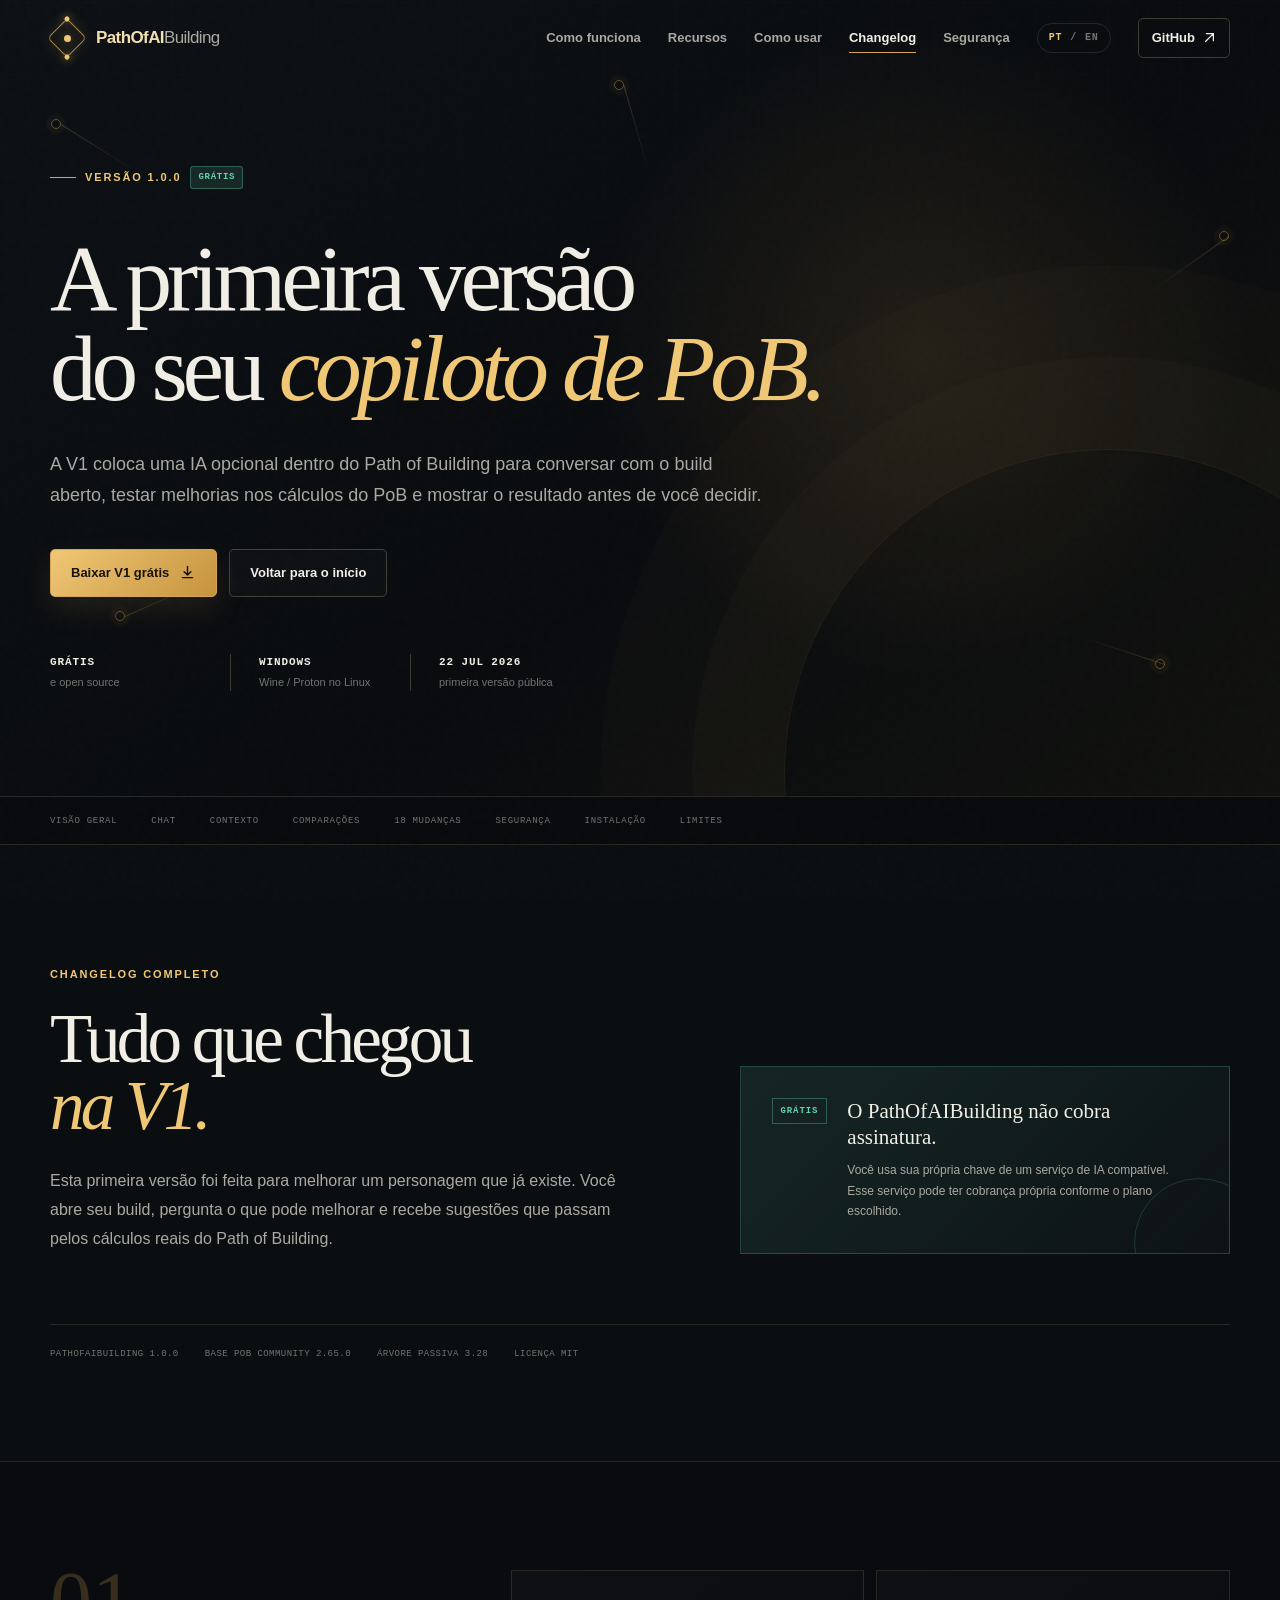
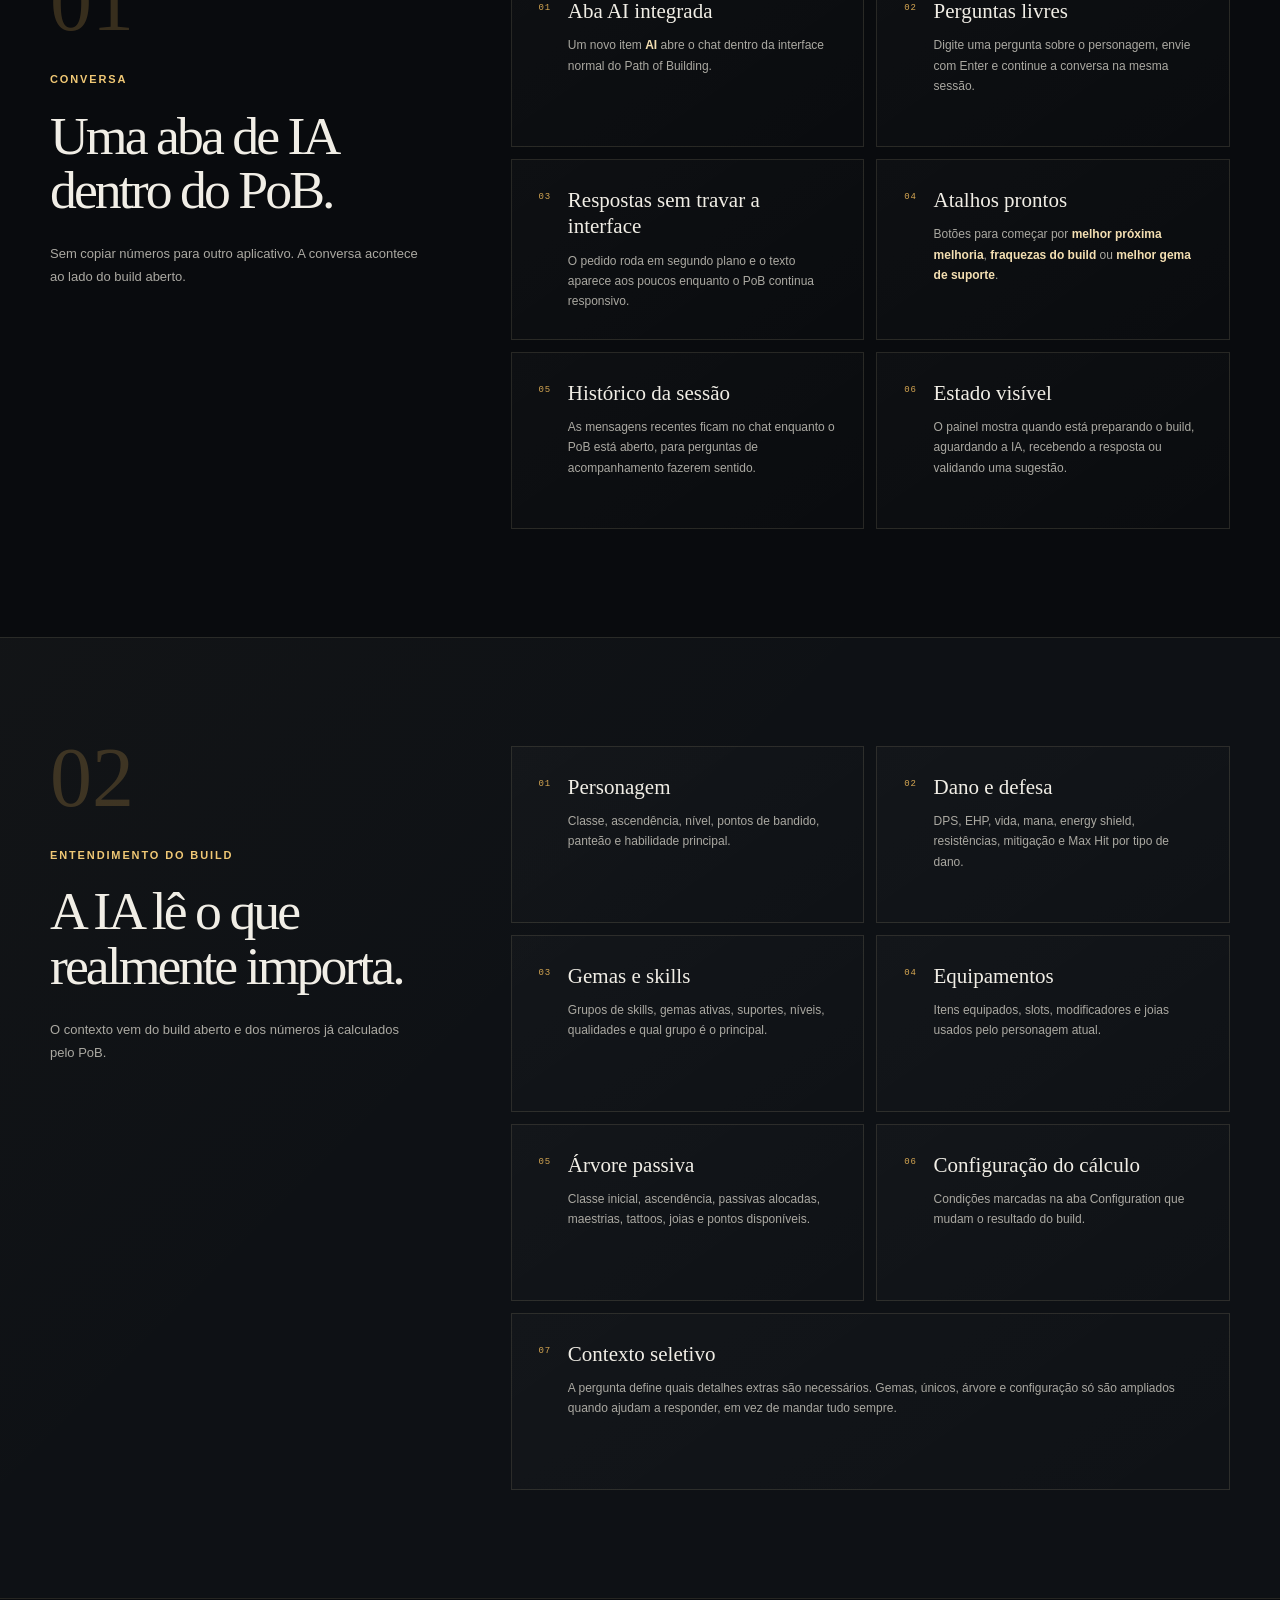
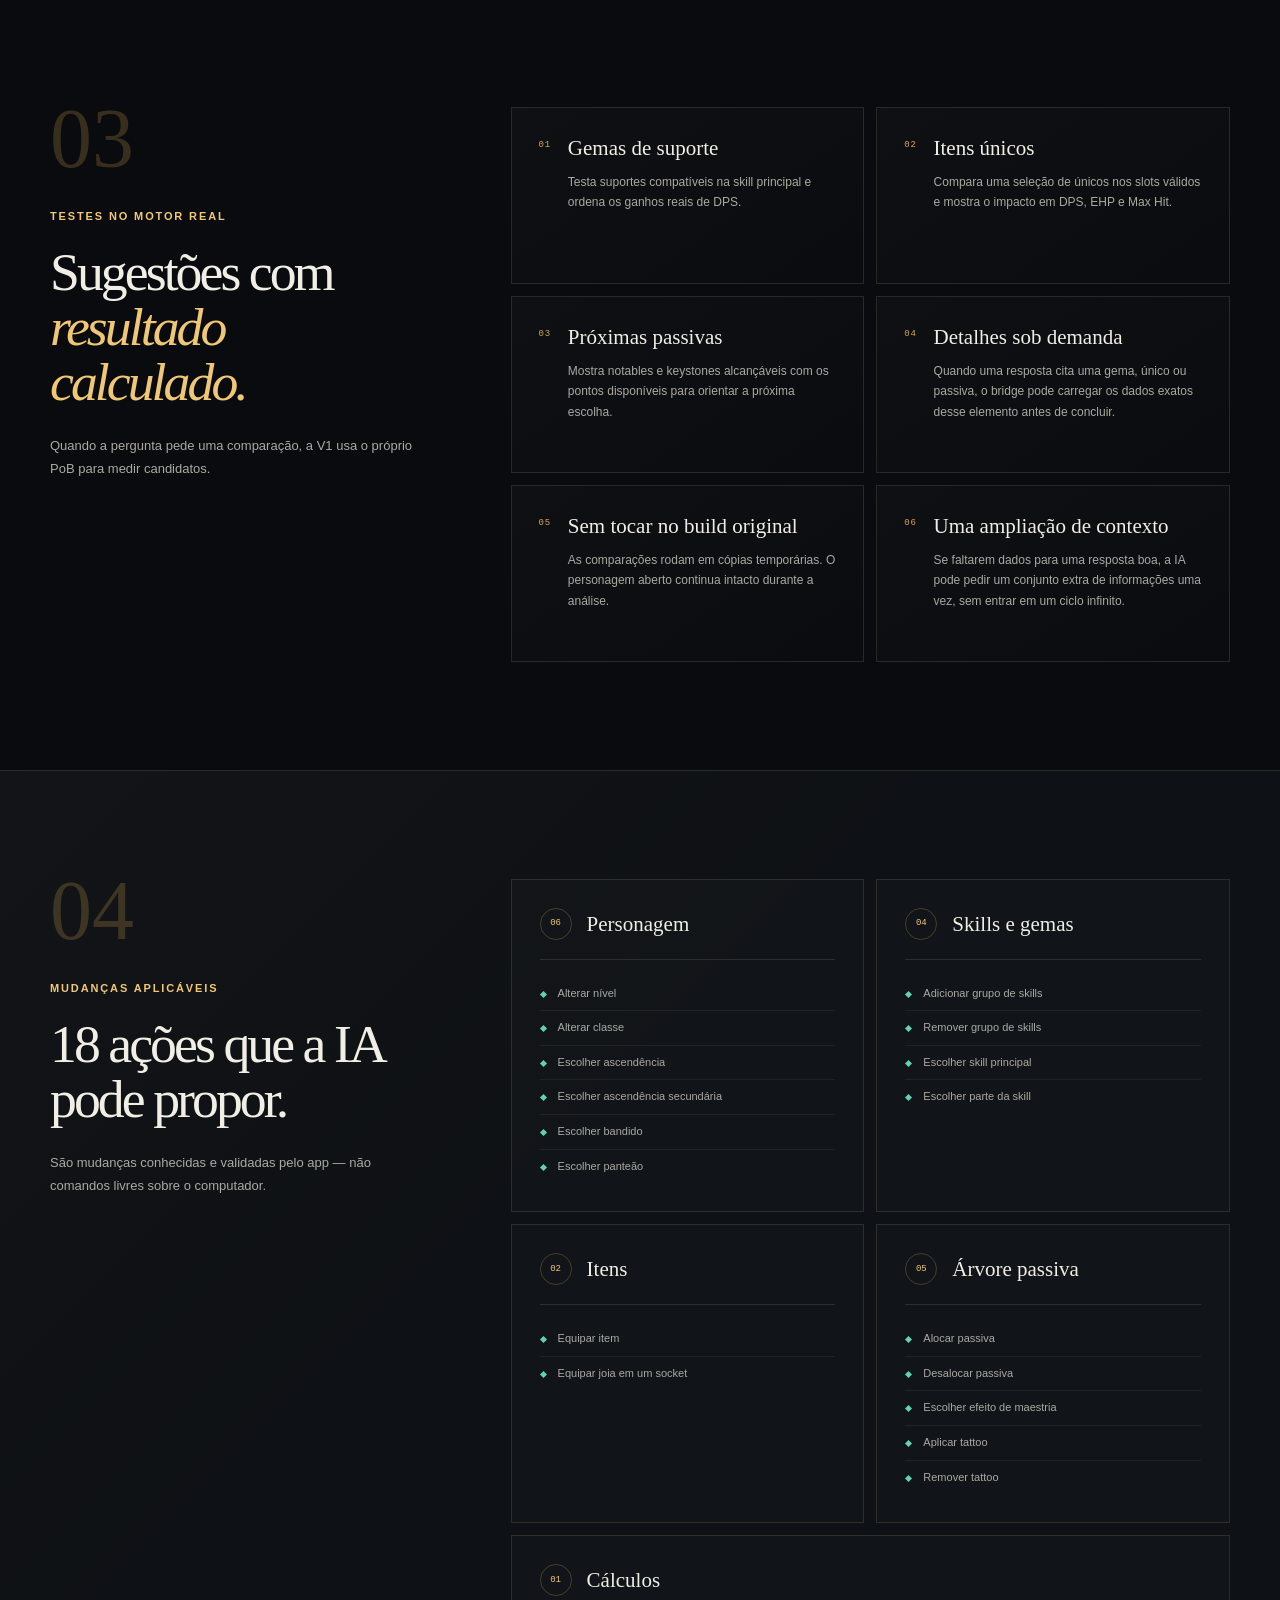
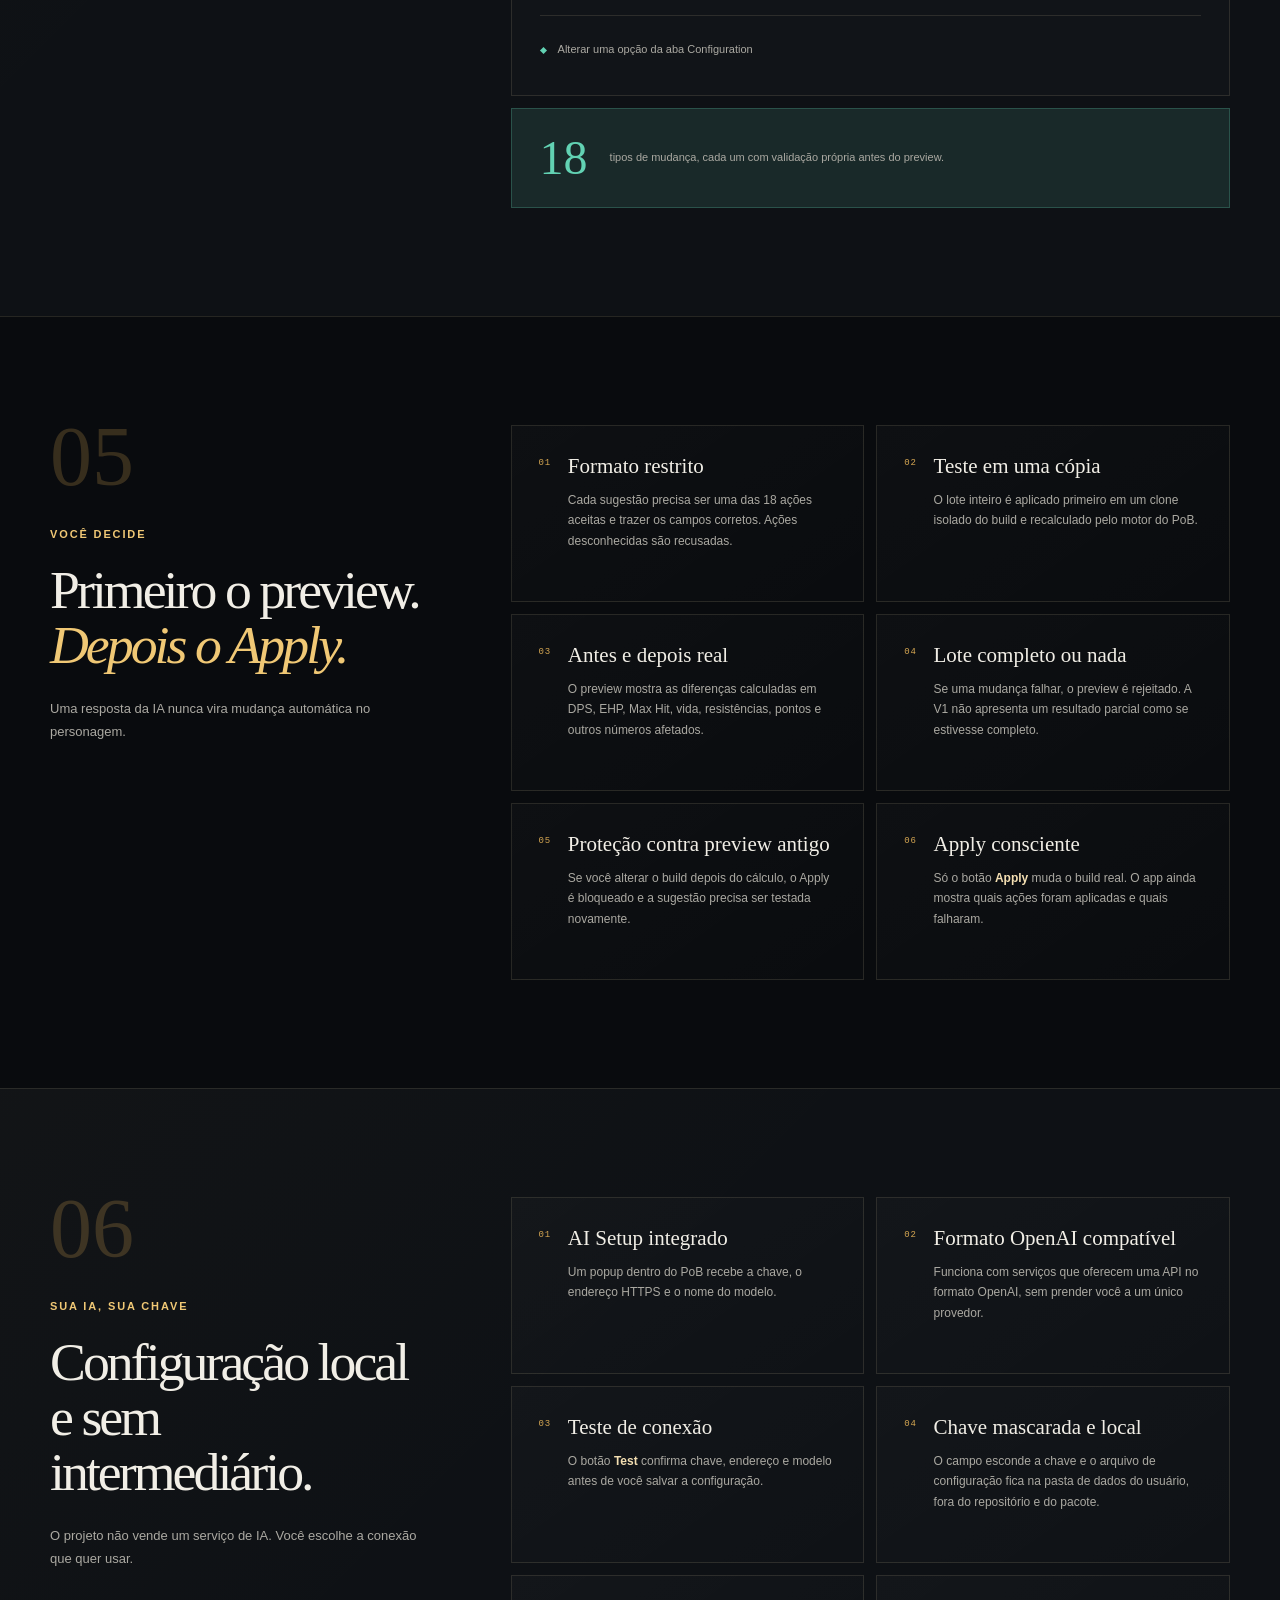
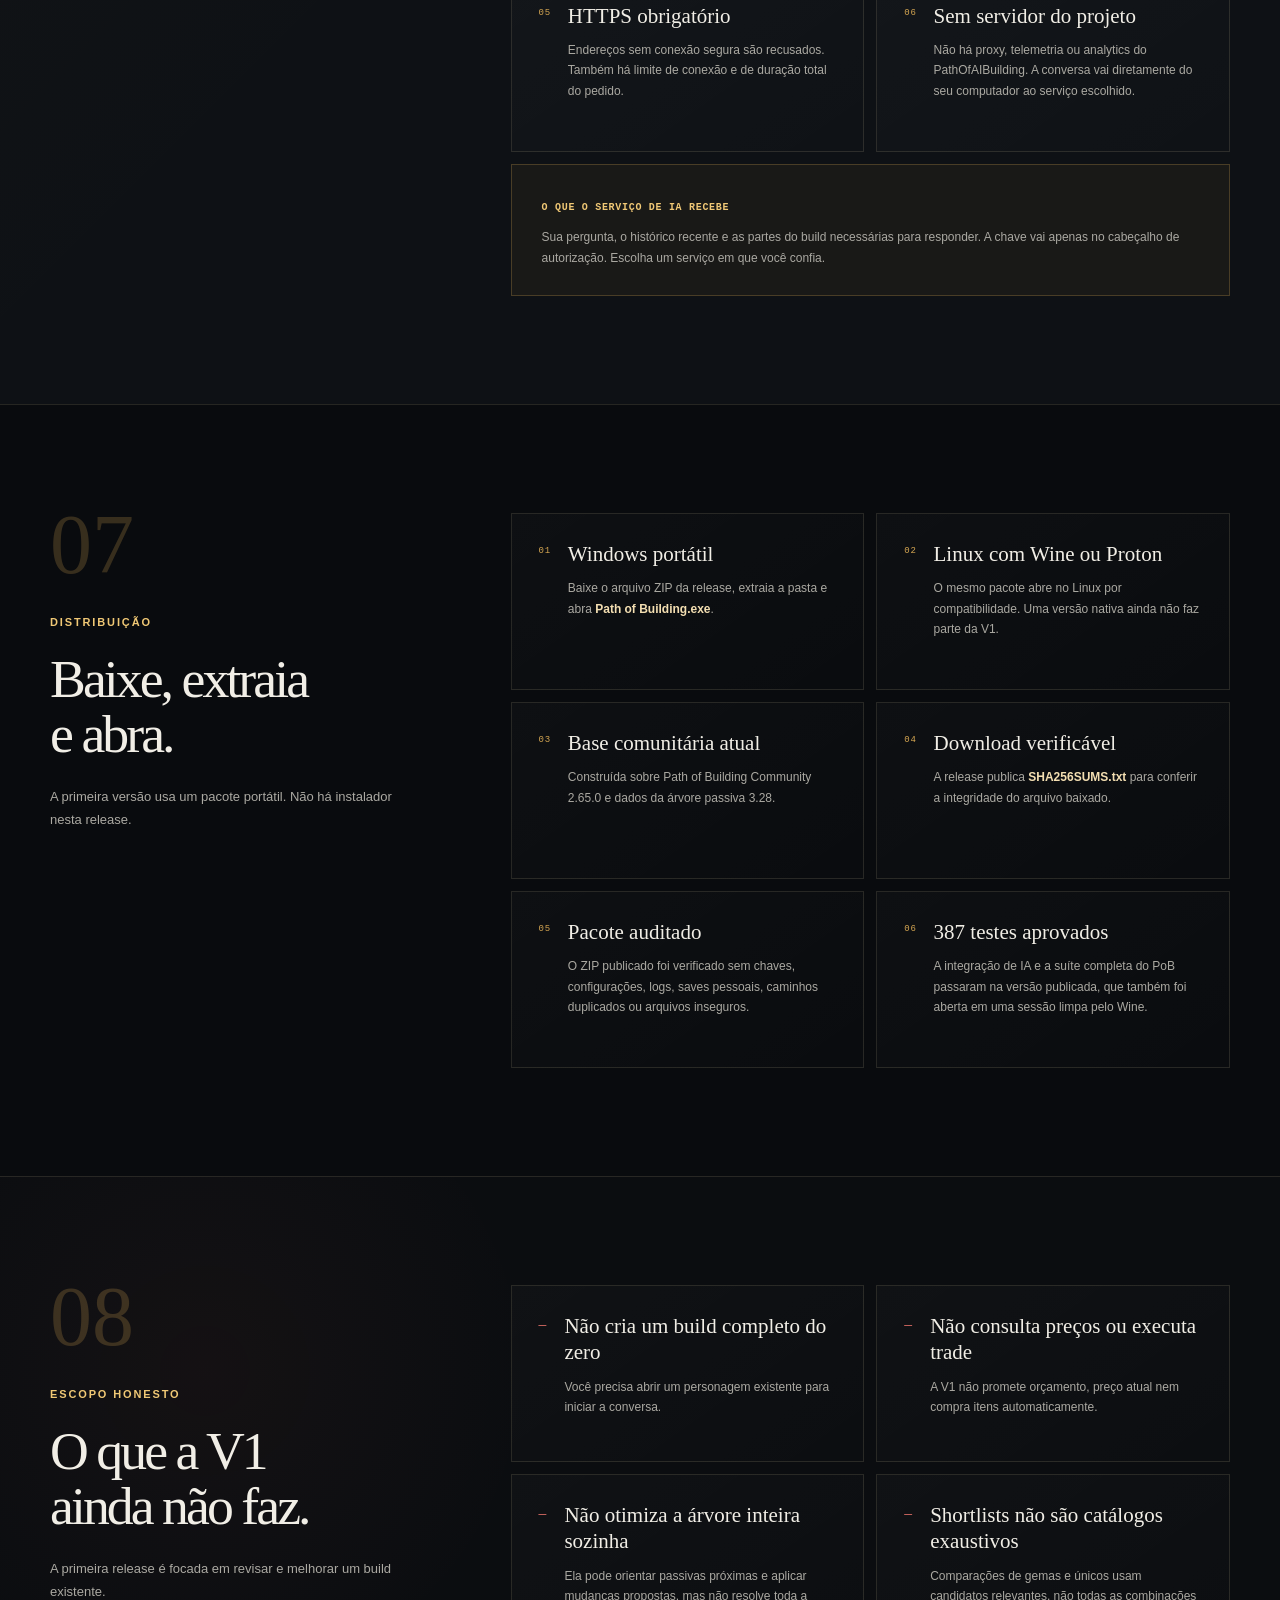
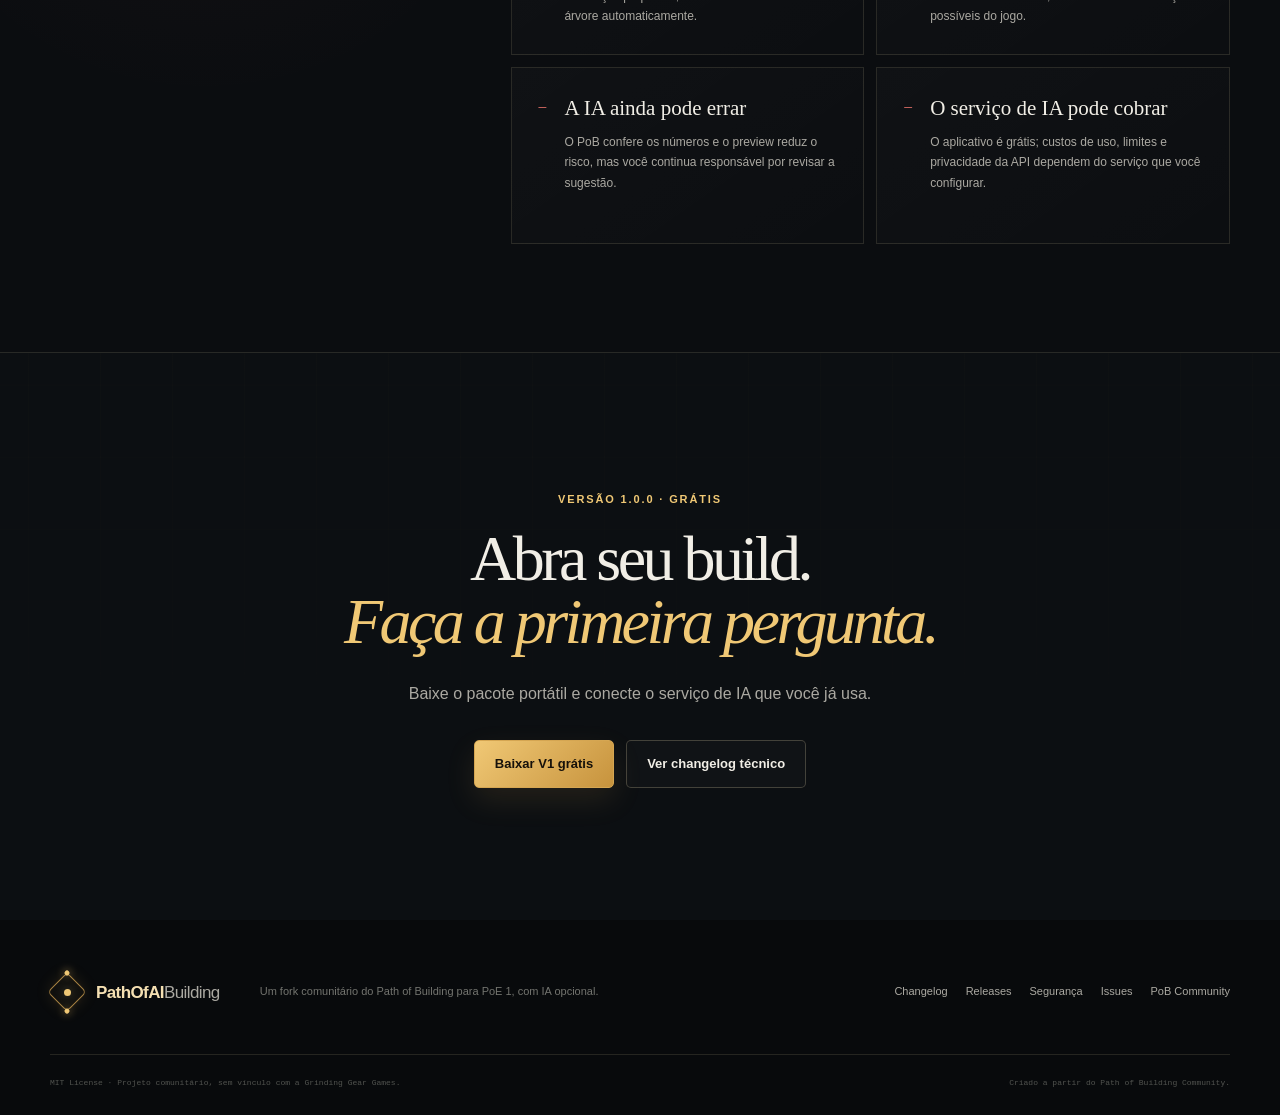
==== site/changelog/index.html @ e4df9225 "site: add complete V1 changelog" ====
<!-- cspell:disable -->
<!doctype html>
<html lang="pt-BR">
<head>
  <meta charset="utf-8">
  <meta name="viewport" content="width=device-width, initial-scale=1">
  <meta name="theme-color" content="#0a0c0f">
  <meta name="description" content="Changelog completo do PathOfAIBuilding V1: chat com IA, contexto do build, comparações no PoB, 18 mudanças aplicáveis, segurança e instalação.">
  <meta property="og:type" content="website">
  <meta property="og:title" content="PathOfAIBuilding V1 — Changelog completo">
  <meta property="og:description" content="Tudo o que chegou na primeira versão gratuita do PathOfAIBuilding.">
  <meta property="og:url" content="https://kaiqueramos.github.io/PathOfAIBuilding/changelog/">
  <meta property="og:image" content="https://kaiqueramos.github.io/PathOfAIBuilding/assets/ai-chat.webp">
  <meta property="og:image:alt" content="PathOfAIBuilding analisando um build real dentro do Path of Building">
  <meta name="twitter:card" content="summary_large_image">
  <meta name="twitter:image" content="https://kaiqueramos.github.io/PathOfAIBuilding/assets/ai-chat.webp">
  <title>Changelog V1 — PathOfAIBuilding</title>
  <link rel="canonical" href="https://kaiqueramos.github.io/PathOfAIBuilding/changelog/">
  <link rel="alternate" hreflang="pt-BR" href="https://kaiqueramos.github.io/PathOfAIBuilding/changelog/">
  <link rel="alternate" hreflang="en" href="https://kaiqueramos.github.io/PathOfAIBuilding/en/changelog/">
  <link rel="alternate" hreflang="x-default" href="https://kaiqueramos.github.io/PathOfAIBuilding/changelog/">
  <link rel="icon" href="../favicon.svg" type="image/svg+xml">
  <link rel="stylesheet" href="../styles.css">
  <script src="../script.js" defer></script>
</head>
<body class="release-page">
  <a class="skip-link" href="#conteudo">Pular para o conteúdo</a>
  <div class="page-noise" aria-hidden="true"></div>
  <div class="ambient ambient-one" aria-hidden="true"></div>
  <div class="ambient ambient-two" aria-hidden="true"></div>

  <header class="site-header" data-header>
    <div class="shell header-inner">
      <a class="brand" href="../" aria-label="PathOfAIBuilding — início">
        <span class="brand-mark" aria-hidden="true"><span class="brand-orbit"></span><span class="brand-core"></span></span>
        <span class="brand-copy"><strong>PathOfAI</strong><span>Building</span></span>
      </a>
      <button class="nav-toggle" type="button" aria-expanded="false" aria-controls="primary-nav" data-nav-toggle>
        <span class="sr-only">Abrir menu</span><span></span><span></span><span></span>
      </button>
      <nav class="primary-nav" id="primary-nav" aria-label="Navegação principal" data-nav>
        <a href="../#como-funciona">Como funciona</a>
        <a href="../#recursos">Recursos</a>
        <a href="../#primeiros-passos">Como usar</a>
        <a class="is-current" href="./" aria-current="page">Changelog</a>
        <a href="../#seguranca">Segurança</a>
        <div class="language-switch" aria-label="Idioma">
          <a href="./" lang="pt-BR" aria-current="page">PT</a><span aria-hidden="true">/</span><a href="../en/changelog/" lang="en">EN</a>
        </div>
        <a class="nav-github" href="https://github.com/kaiqueramos/PathOfAIBuilding" target="_blank" rel="noreferrer">GitHub<svg viewBox="0 0 16 16" aria-hidden="true"><path d="M5 3h8v8M13 3 4 12"/></svg></a>
      </nav>
    </div>
  </header>

  <main id="conteudo">
    <section class="release-hero" id="inicio">
      <div class="hero-grid" aria-hidden="true"></div>
      <div class="hero-nodes" aria-hidden="true">
        <span class="node node-one"></span><span class="node node-two"></span><span class="node node-three"></span><span class="node node-four"></span><span class="node node-five"></span>
      </div>
      <div class="shell release-hero-inner reveal">
        <div class="eyebrow"><span></span> Versão 1.0.0 <b>GRÁTIS</b></div>
        <h1>A primeira versão<br>do seu <em>copiloto de PoB.</em></h1>
        <p class="release-hero-lead">A V1 coloca uma IA opcional dentro do Path of Building para conversar com o build aberto, testar melhorias nos cálculos do PoB e mostrar o resultado antes de você decidir.</p>
        <div class="hero-actions">
          <a class="button button-primary" href="https://github.com/kaiqueramos/PathOfAIBuilding/releases/tag/v1.0.0"><span>Baixar V1 grátis</span><svg viewBox="0 0 20 20" aria-hidden="true"><path d="M10 3v10m0 0 4-4m-4 4-4-4M4 16h12"/></svg></a>
          <a class="button button-ghost" href="../">Voltar para o início</a>
        </div>
        <ul class="release-facts" aria-label="Informações da versão">
          <li><strong>Grátis</strong><span>e open source</span></li>
          <li><strong>Windows</strong><span>Wine / Proton no Linux</span></li>
          <li><strong>22 jul 2026</strong><span>primeira versão pública</span></li>
        </ul>
      </div>
    </section>

    <nav class="release-jump" aria-label="Seções do changelog">
      <div class="shell">
        <a href="#visao-geral">Visão geral</a><a href="#chat">Chat</a><a href="#contexto">Contexto</a><a href="#comparacoes">Comparações</a><a href="#mudancas">18 mudanças</a><a href="#seguranca-v1">Segurança</a><a href="#instalacao">Instalação</a><a href="#limites">Limites</a>
      </div>
    </nav>

    <section class="release-overview" id="visao-geral" aria-labelledby="overview-title">
      <div class="shell">
        <div class="release-overview-grid">
          <div class="release-overview-copy reveal">
            <span class="section-kicker">Changelog completo</span>
            <h2 id="overview-title">Tudo que chegou<br><em>na V1.</em></h2>
            <p>Esta primeira versão foi feita para melhorar um personagem que já existe. Você abre seu build, pergunta o que pode melhorar e recebe sugestões que passam pelos cálculos reais do Path of Building.</p>
          </div>
          <aside class="free-callout reveal" aria-label="Informação sobre preço">
            <span class="free-badge">GRÁTIS</span>
            <div><strong>O PathOfAIBuilding não cobra assinatura.</strong><p>Você usa sua própria chave de um serviço de IA compatível. Esse serviço pode ter cobrança própria conforme o plano escolhido.</p></div>
          </aside>
        </div>
        <div class="release-version-line reveal"><span>PathOfAIBuilding 1.0.0</span><span>Base PoB Community 2.65.0</span><span>Árvore passiva 3.28</span><span>Licença MIT</span></div>
      </div>
    </section>

    <section class="release-block" id="chat" aria-labelledby="chat-title">
      <div class="shell release-block-layout">
        <div class="release-block-heading reveal">
          <span class="release-number">01</span><span class="section-kicker">Conversa</span>
          <h2 id="chat-title">Uma aba de IA<br>dentro do PoB.</h2>
          <p>Sem copiar números para outro aplicativo. A conversa acontece ao lado do build aberto.</p>
        </div>
        <div class="release-items">
          <article class="release-item reveal"><span>01</span><div><h3>Aba AI integrada</h3><p>Um novo item <b>AI</b> abre o chat dentro da interface normal do Path of Building.</p></div></article>
          <article class="release-item reveal"><span>02</span><div><h3>Perguntas livres</h3><p>Digite uma pergunta sobre o personagem, envie com Enter e continue a conversa na mesma sessão.</p></div></article>
          <article class="release-item reveal"><span>03</span><div><h3>Respostas sem travar a interface</h3><p>O pedido roda em segundo plano e o texto aparece aos poucos enquanto o PoB continua responsivo.</p></div></article>
          <article class="release-item reveal"><span>04</span><div><h3>Atalhos prontos</h3><p>Botões para começar por <b>melhor próxima melhoria</b>, <b>fraquezas do build</b> ou <b>melhor gema de suporte</b>.</p></div></article>
          <article class="release-item reveal"><span>05</span><div><h3>Histórico da sessão</h3><p>As mensagens recentes ficam no chat enquanto o PoB está aberto, para perguntas de acompanhamento fazerem sentido.</p></div></article>
          <article class="release-item reveal"><span>06</span><div><h3>Estado visível</h3><p>O painel mostra quando está preparando o build, aguardando a IA, recebendo a resposta ou validando uma sugestão.</p></div></article>
        </div>
      </div>
    </section>

    <section class="release-block release-block-alt" id="contexto" aria-labelledby="context-title">
      <div class="shell release-block-layout">
        <div class="release-block-heading reveal">
          <span class="release-number">02</span><span class="section-kicker">Entendimento do build</span>
          <h2 id="context-title">A IA lê o que<br>realmente importa.</h2>
          <p>O contexto vem do build aberto e dos números já calculados pelo PoB.</p>
        </div>
        <div class="release-items">
          <article class="release-item reveal"><span>01</span><div><h3>Personagem</h3><p>Classe, ascendência, nível, pontos de bandido, panteão e habilidade principal.</p></div></article>
          <article class="release-item reveal"><span>02</span><div><h3>Dano e defesa</h3><p>DPS, EHP, vida, mana, energy shield, resistências, mitigação e Max Hit por tipo de dano.</p></div></article>
          <article class="release-item reveal"><span>03</span><div><h3>Gemas e skills</h3><p>Grupos de skills, gemas ativas, suportes, níveis, qualidades e qual grupo é o principal.</p></div></article>
          <article class="release-item reveal"><span>04</span><div><h3>Equipamentos</h3><p>Itens equipados, slots, modificadores e joias usados pelo personagem atual.</p></div></article>
          <article class="release-item reveal"><span>05</span><div><h3>Árvore passiva</h3><p>Classe inicial, ascendência, passivas alocadas, maestrias, tattoos, joias e pontos disponíveis.</p></div></article>
          <article class="release-item reveal"><span>06</span><div><h3>Configuração do cálculo</h3><p>Condições marcadas na aba Configuration que mudam o resultado do build.</p></div></article>
          <article class="release-item release-item-wide reveal"><span>07</span><div><h3>Contexto seletivo</h3><p>A pergunta define quais detalhes extras são necessários. Gemas, únicos, árvore e configuração só são ampliados quando ajudam a responder, em vez de mandar tudo sempre.</p></div></article>
        </div>
      </div>
    </section>

    <section class="release-block" id="comparacoes" aria-labelledby="compare-title">
      <div class="shell release-block-layout">
        <div class="release-block-heading reveal">
          <span class="release-number">03</span><span class="section-kicker">Testes no motor real</span>
          <h2 id="compare-title">Sugestões com<br><em>resultado calculado.</em></h2>
          <p>Quando a pergunta pede uma comparação, a V1 usa o próprio PoB para medir candidatos.</p>
        </div>
        <div class="release-items">
          <article class="release-item reveal"><span>01</span><div><h3>Gemas de suporte</h3><p>Testa suportes compatíveis na skill principal e ordena os ganhos reais de DPS.</p></div></article>
          <article class="release-item reveal"><span>02</span><div><h3>Itens únicos</h3><p>Compara uma seleção de únicos nos slots válidos e mostra o impacto em DPS, EHP e Max Hit.</p></div></article>
          <article class="release-item reveal"><span>03</span><div><h3>Próximas passivas</h3><p>Mostra notables e keystones alcançáveis com os pontos disponíveis para orientar a próxima escolha.</p></div></article>
          <article class="release-item reveal"><span>04</span><div><h3>Detalhes sob demanda</h3><p>Quando uma resposta cita uma gema, único ou passiva, o bridge pode carregar os dados exatos desse elemento antes de concluir.</p></div></article>
          <article class="release-item reveal"><span>05</span><div><h3>Sem tocar no build original</h3><p>As comparações rodam em cópias temporárias. O personagem aberto continua intacto durante a análise.</p></div></article>
          <article class="release-item reveal"><span>06</span><div><h3>Uma ampliação de contexto</h3><p>Se faltarem dados para uma resposta boa, a IA pode pedir um conjunto extra de informações uma vez, sem entrar em um ciclo infinito.</p></div></article>
        </div>
      </div>
    </section>

    <section class="release-block release-block-alt" id="mudancas" aria-labelledby="actions-title">
      <div class="shell release-block-layout">
        <div class="release-block-heading reveal">
          <span class="release-number">04</span><span class="section-kicker">Mudanças aplicáveis</span>
          <h2 id="actions-title">18 ações que a IA<br>pode propor.</h2>
          <p>São mudanças conhecidas e validadas pelo app — não comandos livres sobre o computador.</p>
        </div>
        <div class="release-action-groups">
          <article class="release-action-group reveal"><header><span>06</span><h3>Personagem</h3></header><ul><li>Alterar nível</li><li>Alterar classe</li><li>Escolher ascendência</li><li>Escolher ascendência secundária</li><li>Escolher bandido</li><li>Escolher panteão</li></ul></article>
          <article class="release-action-group reveal"><header><span>04</span><h3>Skills e gemas</h3></header><ul><li>Adicionar grupo de skills</li><li>Remover grupo de skills</li><li>Escolher skill principal</li><li>Escolher parte da skill</li></ul></article>
          <article class="release-action-group reveal"><header><span>02</span><h3>Itens</h3></header><ul><li>Equipar item</li><li>Equipar joia em um socket</li></ul></article>
          <article class="release-action-group reveal"><header><span>05</span><h3>Árvore passiva</h3></header><ul><li>Alocar passiva</li><li>Desalocar passiva</li><li>Escolher efeito de maestria</li><li>Aplicar tattoo</li><li>Remover tattoo</li></ul></article>
          <article class="release-action-group release-action-group-wide reveal"><header><span>01</span><h3>Cálculos</h3></header><ul><li>Alterar uma opção da aba Configuration</li></ul></article>
          <div class="release-total reveal"><strong>18</strong><span>tipos de mudança, cada um com validação própria antes do preview.</span></div>
        </div>
      </div>
    </section>

    <section class="release-block" id="seguranca-v1" aria-labelledby="safety-title">
      <div class="shell release-block-layout">
        <div class="release-block-heading reveal">
          <span class="release-number">05</span><span class="section-kicker">Você decide</span>
          <h2 id="safety-title">Primeiro o preview.<br><em>Depois o Apply.</em></h2>
          <p>Uma resposta da IA nunca vira mudança automática no personagem.</p>
        </div>
        <div class="release-items">
          <article class="release-item reveal"><span>01</span><div><h3>Formato restrito</h3><p>Cada sugestão precisa ser uma das 18 ações aceitas e trazer os campos corretos. Ações desconhecidas são recusadas.</p></div></article>
          <article class="release-item reveal"><span>02</span><div><h3>Teste em uma cópia</h3><p>O lote inteiro é aplicado primeiro em um clone isolado do build e recalculado pelo motor do PoB.</p></div></article>
          <article class="release-item reveal"><span>03</span><div><h3>Antes e depois real</h3><p>O preview mostra as diferenças calculadas em DPS, EHP, Max Hit, vida, resistências, pontos e outros números afetados.</p></div></article>
          <article class="release-item reveal"><span>04</span><div><h3>Lote completo ou nada</h3><p>Se uma mudança falhar, o preview é rejeitado. A V1 não apresenta um resultado parcial como se estivesse completo.</p></div></article>
          <article class="release-item reveal"><span>05</span><div><h3>Proteção contra preview antigo</h3><p>Se você alterar o build depois do cálculo, o Apply é bloqueado e a sugestão precisa ser testada novamente.</p></div></article>
          <article class="release-item reveal"><span>06</span><div><h3>Apply consciente</h3><p>Só o botão <b>Apply</b> muda o build real. O app ainda mostra quais ações foram aplicadas e quais falharam.</p></div></article>
        </div>
      </div>
    </section>

    <section class="release-block release-block-alt" id="configuracao" aria-labelledby="config-title">
      <div class="shell release-block-layout">
        <div class="release-block-heading reveal">
          <span class="release-number">06</span><span class="section-kicker">Sua IA, sua chave</span>
          <h2 id="config-title">Configuração local<br>e sem intermediário.</h2>
          <p>O projeto não vende um serviço de IA. Você escolhe a conexão que quer usar.</p>
        </div>
        <div class="release-items">
          <article class="release-item reveal"><span>01</span><div><h3>AI Setup integrado</h3><p>Um popup dentro do PoB recebe a chave, o endereço HTTPS e o nome do modelo.</p></div></article>
          <article class="release-item reveal"><span>02</span><div><h3>Formato OpenAI compatível</h3><p>Funciona com serviços que oferecem uma API no formato OpenAI, sem prender você a um único provedor.</p></div></article>
          <article class="release-item reveal"><span>03</span><div><h3>Teste de conexão</h3><p>O botão <b>Test</b> confirma chave, endereço e modelo antes de você salvar a configuração.</p></div></article>
          <article class="release-item reveal"><span>04</span><div><h3>Chave mascarada e local</h3><p>O campo esconde a chave e o arquivo de configuração fica na pasta de dados do usuário, fora do repositório e do pacote.</p></div></article>
          <article class="release-item reveal"><span>05</span><div><h3>HTTPS obrigatório</h3><p>Endereços sem conexão segura são recusados. Também há limite de conexão e de duração total do pedido.</p></div></article>
          <article class="release-item reveal"><span>06</span><div><h3>Sem servidor do projeto</h3><p>Não há proxy, telemetria ou analytics do PathOfAIBuilding. A conversa vai diretamente do seu computador ao serviço escolhido.</p></div></article>
          <aside class="release-disclosure release-item-wide reveal"><strong>O que o serviço de IA recebe</strong><p>Sua pergunta, o histórico recente e as partes do build necessárias para responder. A chave vai apenas no cabeçalho de autorização. Escolha um serviço em que você confia.</p></aside>
        </div>
      </div>
    </section>

    <section class="release-block" id="instalacao" aria-labelledby="install-title">
      <div class="shell release-block-layout">
        <div class="release-block-heading reveal">
          <span class="release-number">07</span><span class="section-kicker">Distribuição</span>
          <h2 id="install-title">Baixe, extraia<br>e abra.</h2>
          <p>A primeira versão usa um pacote portátil. Não há instalador nesta release.</p>
        </div>
        <div class="release-items">
          <article class="release-item reveal"><span>01</span><div><h3>Windows portátil</h3><p>Baixe o arquivo ZIP da release, extraia a pasta e abra <b>Path of Building.exe</b>.</p></div></article>
          <article class="release-item reveal"><span>02</span><div><h3>Linux com Wine ou Proton</h3><p>O mesmo pacote abre no Linux por compatibilidade. Uma versão nativa ainda não faz parte da V1.</p></div></article>
          <article class="release-item reveal"><span>03</span><div><h3>Base comunitária atual</h3><p>Construída sobre Path of Building Community 2.65.0 e dados da árvore passiva 3.28.</p></div></article>
          <article class="release-item reveal"><span>04</span><div><h3>Download verificável</h3><p>A release publica <b>SHA256SUMS.txt</b> para conferir a integridade do arquivo baixado.</p></div></article>
          <article class="release-item reveal"><span>05</span><div><h3>Pacote auditado</h3><p>O ZIP publicado foi verificado sem chaves, configurações, logs, saves pessoais, caminhos duplicados ou arquivos inseguros.</p></div></article>
          <article class="release-item reveal"><span>06</span><div><h3>387 testes aprovados</h3><p>A integração de IA e a suíte completa do PoB passaram na versão publicada, que também foi aberta em uma sessão limpa pelo Wine.</p></div></article>
        </div>
      </div>
    </section>

    <section class="release-block release-block-limits" id="limites" aria-labelledby="limits-title">
      <div class="shell release-block-layout">
        <div class="release-block-heading reveal">
          <span class="release-number">08</span><span class="section-kicker">Escopo honesto</span>
          <h2 id="limits-title">O que a V1<br>ainda não faz.</h2>
          <p>A primeira release é focada em revisar e melhorar um build existente.</p>
        </div>
        <div class="release-items">
          <article class="release-item release-limit reveal"><span>—</span><div><h3>Não cria um build completo do zero</h3><p>Você precisa abrir um personagem existente para iniciar a conversa.</p></div></article>
          <article class="release-item release-limit reveal"><span>—</span><div><h3>Não consulta preços ou executa trade</h3><p>A V1 não promete orçamento, preço atual nem compra itens automaticamente.</p></div></article>
          <article class="release-item release-limit reveal"><span>—</span><div><h3>Não otimiza a árvore inteira sozinha</h3><p>Ela pode orientar passivas próximas e aplicar mudanças propostas, mas não resolve toda a árvore automaticamente.</p></div></article>
          <article class="release-item release-limit reveal"><span>—</span><div><h3>Shortlists não são catálogos exaustivos</h3><p>Comparações de gemas e únicos usam candidatos relevantes, não todas as combinações possíveis do jogo.</p></div></article>
          <article class="release-item release-limit reveal"><span>—</span><div><h3>A IA ainda pode errar</h3><p>O PoB confere os números e o preview reduz o risco, mas você continua responsável por revisar a sugestão.</p></div></article>
          <article class="release-item release-limit reveal"><span>—</span><div><h3>O serviço de IA pode cobrar</h3><p>O aplicativo é grátis; custos de uso, limites e privacidade da API dependem do serviço que você configurar.</p></div></article>
        </div>
      </div>
    </section>

    <section class="release-cta" aria-labelledby="release-cta-title">
      <div class="final-grid" aria-hidden="true"></div>
      <div class="shell release-cta-inner reveal">
        <span class="section-kicker">Versão 1.0.0 · grátis</span>
        <h2 id="release-cta-title">Abra seu build.<br><em>Faça a primeira pergunta.</em></h2>
        <p>Baixe o pacote portátil e conecte o serviço de IA que você já usa.</p>
        <div><a class="button button-primary" href="https://github.com/kaiqueramos/PathOfAIBuilding/releases/tag/v1.0.0">Baixar V1 grátis</a><a class="button button-ghost" href="https://github.com/kaiqueramos/PathOfAIBuilding/blob/dev/changelog.txt">Ver changelog técnico</a></div>
      </div>
    </section>
  </main>

  <footer class="site-footer">
    <div class="shell footer-main">
      <a class="brand" href="../" aria-label="PathOfAIBuilding — voltar ao início"><span class="brand-mark" aria-hidden="true"><span class="brand-orbit"></span><span class="brand-core"></span></span><span class="brand-copy"><strong>PathOfAI</strong><span>Building</span></span></a>
      <p>Um fork comunitário do Path of Building para PoE 1, com IA opcional.</p>
      <nav aria-label="Links do rodapé"><a href="./" aria-current="page">Changelog</a><a href="https://github.com/kaiqueramos/PathOfAIBuilding/releases">Releases</a><a href="https://github.com/kaiqueramos/PathOfAIBuilding/blob/dev/AI_SECURITY.md">Segurança</a><a href="https://github.com/kaiqueramos/PathOfAIBuilding/issues">Issues</a><a href="https://github.com/PathOfBuildingCommunity/PathOfBuilding">PoB Community</a></nav>
    </div>
    <div class="shell footer-bottom"><span>MIT License · Projeto comunitário, sem vínculo com a Grinding Gear Games.</span><span>Criado a partir do Path of Building Community.</span></div>
  </footer>
</body>
</html>
---- site/styles.css ----
@charset "UTF-8";
/* cspell:ignore topbar */

:root {
  color-scheme: dark;
  --ink: #090b0e;
  --ink-soft: #0e1115;
  --panel: #12161b;
  --panel-raised: #171c21;
  --line: rgba(230, 211, 171, 0.13);
  --line-strong: rgba(230, 211, 171, 0.24);
  --text: #f1eee6;
  --text-soft: #aba9a2;
  --text-dim: #73746f;
  --gold: #d5a652;
  --gold-bright: #f0c875;
  --gold-pale: #f4dfb2;
  --teal: #62d2b3;
  --teal-soft: rgba(98, 210, 179, 0.13);
  --red: #d96c63;
  --shell: 1180px;
  --display: Georgia, "Times New Roman", serif;
  --sans: Inter, ui-sans-serif, -apple-system, BlinkMacSystemFont, "Segoe UI", sans-serif;
  --mono: "SFMono-Regular", Consolas, "Liberation Mono", monospace;
}

*,
*::before,
*::after {
  box-sizing: border-box;
}

html {
  scroll-behavior: smooth;
  scroll-padding-top: 90px;
}

body {
  margin: 0;
  min-width: 320px;
  overflow-x: hidden;
  background: var(--ink);
  color: var(--text);
  font-family: var(--sans);
  font-size: 16px;
  line-height: 1.6;
  -webkit-font-smoothing: antialiased;
  text-rendering: optimizeLegibility;
}

body.nav-open {
  overflow: hidden;
}

button,
a {
  color: inherit;
}

button {
  font: inherit;
}

a {
  text-decoration: none;
}

img,
svg {
  display: block;
}

img {
  max-width: 100%;
}

code {
  padding: 0.15em 0.38em;
  border: 1px solid rgba(213, 166, 82, 0.18);
  border-radius: 4px;
  background: rgba(213, 166, 82, 0.07);
  color: var(--gold-pale);
  font-family: var(--mono);
  font-size: 0.82em;
}

[hidden] {
  display: none !important;
}

::selection {
  background: rgba(213, 166, 82, 0.28);
  color: #fff;
}

:focus-visible {
  outline: 2px solid var(--gold-bright);
  outline-offset: 4px;
}

.sr-only {
  position: absolute;
  width: 1px;
  height: 1px;
  padding: 0;
  margin: -1px;
  overflow: hidden;
  clip: rect(0, 0, 0, 0);
  white-space: nowrap;
  border: 0;
}

.skip-link {
  position: fixed;
  z-index: 200;
  top: 12px;
  left: 12px;
  padding: 10px 16px;
  transform: translateY(-160%);
  border-radius: 4px;
  background: var(--gold-bright);
  color: #111;
  font-weight: 700;
  transition: transform 180ms ease;
}

.skip-link:focus {
  transform: translateY(0);
}

.shell {
  width: min(calc(100% - 48px), var(--shell));
  margin-inline: auto;
}

.page-noise {
  position: fixed;
  z-index: 100;
  inset: 0;
  pointer-events: none;
  opacity: 0.022;
  background-image: url("data:image/svg+xml,%3Csvg viewBox='0 0 180 180' xmlns='http://www.w3.org/2000/svg'%3E%3Cfilter id='n'%3E%3CfeTurbulence type='fractalNoise' baseFrequency='.85' numOctaves='4' stitchTiles='stitch'/%3E%3C/filter%3E%3Crect width='100%25' height='100%25' filter='url(%23n)' opacity='.8'/%3E%3C/svg%3E");
}

.ambient {
  position: fixed;
  z-index: -1;
  width: 42vw;
  height: 42vw;
  border-radius: 50%;
  filter: blur(120px);
  opacity: 0.07;
  pointer-events: none;
}

.ambient-one {
  top: -16vw;
  right: -10vw;
  background: var(--gold);
}

.ambient-two {
  bottom: 5vh;
  left: -24vw;
  background: #1d6f69;
}

.site-header {
  position: fixed;
  z-index: 90;
  top: 0;
  right: 0;
  left: 0;
  border-bottom: 1px solid transparent;
  transition: background 220ms ease, border-color 220ms ease, backdrop-filter 220ms ease;
}

.site-header.is-scrolled {
  border-color: var(--line);
  background: rgba(9, 11, 14, 0.86);
  backdrop-filter: blur(18px);
}

.header-inner {
  display: flex;
  min-height: 76px;
  align-items: center;
  justify-content: space-between;
  gap: 28px;
}

.brand {
  display: inline-flex;
  align-items: center;
  gap: 12px;
  flex: 0 0 auto;
}

.brand-mark {
  position: relative;
  display: grid;
  width: 34px;
  height: 34px;
  place-items: center;
}

.brand-orbit {
  position: absolute;
  inset: 3px;
  transform: rotate(45deg);
  border: 1px solid rgba(213, 166, 82, 0.78);
  border-radius: 5px;
  box-shadow: 0 0 16px rgba(213, 166, 82, 0.15), inset 0 0 9px rgba(213, 166, 82, 0.08);
}

.brand-orbit::before,
.brand-orbit::after {
  position: absolute;
  width: 5px;
  height: 5px;
  border-radius: 50%;
  background: var(--gold-bright);
  box-shadow: 0 0 9px rgba(240, 200, 117, 0.8);
  content: "";
}

.brand-orbit::before {
  top: -3px;
  left: -3px;
}

.brand-orbit::after {
  right: -3px;
  bottom: -3px;
}

.brand-core {
  width: 7px;
  height: 7px;
  border-radius: 50%;
  background: var(--gold-bright);
  box-shadow: 0 0 14px rgba(240, 200, 117, 0.85);
}

.brand-copy {
  display: flex;
  align-items: baseline;
  letter-spacing: -0.035em;
  font-size: 17px;
}

.brand-copy strong {
  color: var(--gold-pale);
  font-weight: 720;
}

.brand-copy span {
  color: var(--text-soft);
  font-weight: 450;
}

.primary-nav {
  display: flex;
  align-items: center;
  gap: 27px;
  color: var(--text-soft);
  font-size: 13px;
  font-weight: 570;
}

.primary-nav > a:not(.nav-github) {
  position: relative;
  padding-block: 7px;
  transition: color 180ms ease;
}

.primary-nav > a:not(.nav-github)::after {
  position: absolute;
  right: 0;
  bottom: 2px;
  left: 0;
  height: 1px;
  transform: scaleX(0);
  transform-origin: right;
  background: var(--gold);
  content: "";
  transition: transform 180ms ease;
}

.primary-nav > a:hover,
.primary-nav > a.is-current {
  color: var(--text);
}

.primary-nav > a:hover::after,
.primary-nav > a.is-current::after {
  transform: scaleX(1);
  transform-origin: left;
}

.language-switch {
  display: flex;
  align-items: center;
  gap: 6px;
  padding: 5px 9px;
  border: 1px solid var(--line);
  border-radius: 999px;
  color: var(--text-dim);
  font-family: var(--mono);
  font-size: 10px;
  letter-spacing: 0.08em;
}

.language-switch a {
  padding: 1px 2px;
  transition: color 160ms ease;
}

.language-switch a:hover,
.language-switch a[aria-current="page"] {
  color: var(--gold-bright);
}

.nav-github {
  display: inline-flex;
  align-items: center;
  gap: 7px;
  padding: 9px 13px;
  border: 1px solid var(--line-strong);
  border-radius: 5px;
  color: var(--text);
  transition: border-color 180ms ease, background 180ms ease;
}

.nav-github:hover {
  border-color: rgba(213, 166, 82, 0.44);
  background: rgba(213, 166, 82, 0.07);
}

.nav-github svg {
  width: 14px;
  fill: none;
  stroke: currentColor;
  stroke-linecap: round;
  stroke-width: 1.4;
}

.nav-toggle {
  display: none;
  width: 42px;
  height: 42px;
  padding: 10px;
  border: 1px solid var(--line);
  border-radius: 5px;
  background: transparent;
}

.nav-toggle > span:not(.sr-only) {
  display: block;
  width: 100%;
  height: 1px;
  margin: 5px 0;
  background: var(--text);
  transition: transform 180ms ease, opacity 180ms ease;
}

.hero {
  position: relative;
  min-height: 780px;
  overflow: hidden;
  padding: 154px 0 96px;
  border-bottom: 1px solid var(--line);
  background:
    radial-gradient(circle at 75% 36%, rgba(213, 166, 82, 0.095), transparent 34%),
    radial-gradient(circle at 95% 6%, rgba(98, 210, 179, 0.05), transparent 25%),
    linear-gradient(180deg, #0b0d10 0%, var(--ink) 100%);
}

.hero::after {
  position: absolute;
  right: 0;
  bottom: 0;
  left: 0;
  height: 160px;
  background: linear-gradient(transparent, var(--ink));
  content: "";
  pointer-events: none;
}

.hero-grid,
.final-grid {
  position: absolute;
  inset: 0;
  opacity: 0.28;
  background-image:
    linear-gradient(rgba(213, 166, 82, 0.055) 1px, transparent 1px),
    linear-gradient(90deg, rgba(213, 166, 82, 0.055) 1px, transparent 1px);
  background-position: center;
  background-size: 72px 72px;
  mask-image: linear-gradient(to bottom, black, transparent 82%);
}

.hero-layout {
  position: relative;
  z-index: 2;
  display: grid;
  align-items: center;
  grid-template-columns: minmax(0, 0.9fr) minmax(500px, 1.1fr);
  gap: 60px;
}

.eyebrow,
.section-kicker {
  color: var(--gold-bright);
  font-size: 11px;
  font-weight: 700;
  letter-spacing: 0.17em;
  text-transform: uppercase;
}

.eyebrow {
  display: inline-flex;
  align-items: center;
  gap: 9px;
  margin-bottom: 25px;
}

.eyebrow > span {
  width: 26px;
  height: 1px;
  background: var(--gold);
}

.eyebrow b {
  padding: 3px 7px;
  border: 1px solid rgba(98, 210, 179, 0.35);
  border-radius: 3px;
  background: var(--teal-soft);
  color: var(--teal);
  font-family: var(--mono);
  font-size: 9px;
  letter-spacing: 0.08em;
}

.hero h1,
.section h2,
.final-cta h2 {
  margin: 0;
  font-family: var(--display);
  font-weight: 400;
  letter-spacing: -0.045em;
  line-height: 1.02;
}

.hero h1 {
  max-width: 670px;
  font-size: clamp(52px, 5.3vw, 78px);
}

.hero h1 em,
.section h2 em,
.final-cta h2 em {
  color: var(--gold-bright);
  font-style: italic;
  font-weight: 400;
}

.hero-lead {
  max-width: 600px;
  margin: 29px 0 0;
  color: var(--text-soft);
  font-size: 17px;
  line-height: 1.75;
}

.hero-actions {
  display: flex;
  align-items: center;
  gap: 12px;
  margin-top: 35px;
}

.button {
  display: inline-flex;
  min-height: 48px;
  align-items: center;
  justify-content: center;
  gap: 10px;
  padding: 0 20px;
  border: 1px solid transparent;
  border-radius: 5px;
  font-size: 13px;
  font-weight: 680;
  transition: transform 180ms ease, border-color 180ms ease, background 180ms ease, color 180ms ease, box-shadow 180ms ease;
}

.button:hover {
  transform: translateY(-2px);
}

.button-primary {
  border-color: var(--gold);
  background: linear-gradient(135deg, var(--gold-bright), #c7933d);
  box-shadow: 0 12px 30px rgba(213, 166, 82, 0.12);
  color: #16110a;
}

.button-primary:hover {
  box-shadow: 0 15px 38px rgba(213, 166, 82, 0.22);
}

.button-primary svg {
  width: 17px;
  fill: none;
  stroke: currentColor;
  stroke-linecap: round;
  stroke-linejoin: round;
  stroke-width: 1.7;
}

.button-ghost {
  border-color: var(--line-strong);
  background: rgba(255, 255, 255, 0.018);
  color: var(--text);
}

.button-ghost:hover {
  border-color: rgba(213, 166, 82, 0.48);
  background: rgba(213, 166, 82, 0.06);
}

.hero-proof {
  display: flex;
  flex-wrap: wrap;
  gap: 12px 22px;
  padding: 0;
  margin: 31px 0 0;
  color: var(--text-dim);
  font-size: 11px;
  list-style: none;
}

.hero-proof li {
  display: flex;
  align-items: center;
  gap: 7px;
}

.proof-dot {
  width: 5px;
  height: 5px;
  border-radius: 50%;
  background: var(--teal);
  box-shadow: 0 0 8px rgba(98, 210, 179, 0.5);
}

.hero-nodes .node {
  position: absolute;
  z-index: 1;
  width: 10px;
  height: 10px;
  border: 1px solid rgba(213, 166, 82, 0.42);
  border-radius: 50%;
  box-shadow: 0 0 0 5px rgba(213, 166, 82, 0.025), 0 0 14px rgba(213, 166, 82, 0.14);
}

.node::after {
  position: absolute;
  top: 4px;
  left: 9px;
  width: 95px;
  height: 1px;
  transform: rotate(var(--angle, 0deg));
  transform-origin: left;
  background: linear-gradient(90deg, rgba(213, 166, 82, 0.24), transparent);
  content: "";
}

.node-one { top: 15%; left: 4%; --angle: 32deg; }
.node-two { top: 29%; right: 4%; --angle: 145deg; }
.node-three { bottom: 22%; left: 9%; --angle: -24deg; }
.node-four { top: 10%; left: 48%; --angle: 74deg; }
.node-five { right: 9%; bottom: 16%; --angle: 198deg; }

.demo-wrap {
  position: relative;
  min-width: 0;
}

.demo-halo {
  position: absolute;
  inset: 12% -8% -8% 15%;
  border-radius: 50%;
  background: rgba(213, 166, 82, 0.14);
  filter: blur(80px);
  opacity: 0.42;
}

.pob-window {
  position: relative;
  overflow: hidden;
  border: 1px solid rgba(231, 213, 177, 0.18);
  border-radius: 8px;
  background: #101318;
  box-shadow: 0 35px 90px rgba(0, 0, 0, 0.48), 0 0 0 1px rgba(0, 0, 0, 0.6);
}

.window-topbar {
  display: grid;
  min-height: 43px;
  align-items: center;
  padding: 0 13px;
  border-bottom: 1px solid rgba(255, 255, 255, 0.055);
  background: #181b20;
  color: var(--text-dim);
  font-family: var(--mono);
  font-size: 9px;
  grid-template-columns: 1fr auto 1fr;
}

.window-brand {
  display: flex;
  align-items: center;
  gap: 8px;
  color: #d8d5cd;
}

.window-gem {
  width: 14px;
  height: 14px;
  transform: rotate(45deg);
  border: 1px solid rgba(213, 166, 82, 0.62);
  border-radius: 3px;
  box-shadow: inset 0 0 6px rgba(213, 166, 82, 0.22);
}

.window-build {
  color: #8b8c87;
}

.window-controls {
  display: flex;
  justify-content: flex-end;
  gap: 5px;
}

.window-controls i {
  width: 7px;
  height: 7px;
  border-radius: 50%;
  background: #34383d;
}

.window-tabs {
  display: flex;
  gap: 3px;
  padding: 8px 9px;
  border-bottom: 1px solid rgba(255, 255, 255, 0.05);
  background: #0e1115;
}

.demo-tab {
  padding: 7px 10px;
  border: 1px solid transparent;
  border-radius: 3px;
  background: transparent;
  color: #777a78;
  font-family: var(--mono);
  font-size: 9px;
  cursor: pointer;
  transition: color 160ms ease, border-color 160ms ease, background 160ms ease;
}

.demo-tab:hover {
  color: #bbb9b2;
}

.demo-tab.is-active {
  border-color: rgba(213, 166, 82, 0.2);
  background: rgba(213, 166, 82, 0.07);
  color: var(--gold-pale);
}

.chat-panel {
  min-height: 464px;
  padding: 19px;
  background:
    linear-gradient(rgba(255, 255, 255, 0.014) 1px, transparent 1px),
    #0e1115;
  background-size: 100% 36px;
}

.message {
  max-width: 90%;
  padding: 12px 14px;
  border: 1px solid rgba(255, 255, 255, 0.055);
  border-radius: 5px;
  background: rgba(255, 255, 255, 0.018);
}

.message + .message {
  margin-top: 12px;
}

.message-user {
  margin-left: auto;
  border-color: rgba(213, 166, 82, 0.15);
  background: rgba(213, 166, 82, 0.045);
}

.message-role {
  display: flex;
  align-items: center;
  gap: 6px;
  margin-bottom: 5px;
  color: var(--text-dim);
  font-family: var(--mono);
  font-size: 8px;
  letter-spacing: 0.07em;
  text-transform: uppercase;
}

.message-ai .message-role {
  color: var(--teal);
}

.ai-pulse {
  width: 5px;
  height: 5px;
  border-radius: 50%;
  background: var(--teal);
  box-shadow: 0 0 8px var(--teal);
}

.message p {
  margin: 0;
  color: #c4c1b8;
  font-size: 11px;
  line-height: 1.55;
}

.diff-card {
  margin-top: 14px;
  padding: 13px;
  border: 1px solid rgba(98, 210, 179, 0.17);
  border-radius: 5px;
  background: linear-gradient(135deg, rgba(98, 210, 179, 0.05), rgba(255, 255, 255, 0.012));
}

.diff-heading {
  display: flex;
  align-items: baseline;
  justify-content: space-between;
  gap: 15px;
  color: #d7d3ca;
  font-family: var(--mono);
  font-size: 9px;
  text-transform: uppercase;
}

.diff-heading small {
  color: var(--text-dim);
  font-size: 7px;
  text-transform: none;
}

.diff-grid {
  display: grid;
  gap: 8px;
  margin-top: 11px;
  grid-template-columns: repeat(3, 1fr);
}

.diff-grid > div {
  padding: 9px;
  border: 1px solid rgba(255, 255, 255, 0.045);
  border-radius: 3px;
  background: rgba(0, 0, 0, 0.16);
}

.diff-grid span {
  display: block;
  color: var(--text-dim);
  font-family: var(--mono);
  font-size: 7px;
  text-transform: uppercase;
}

.diff-grid strong {
  display: block;
  margin-top: 2px;
  color: var(--teal);
  font-family: var(--mono);
  font-size: 14px;
  font-weight: 600;
}

.action-preview {
  display: grid;
  align-items: center;
  gap: 9px;
  margin-top: 9px;
  padding: 8px;
  border-left: 2px solid var(--gold);
  background: rgba(213, 166, 82, 0.045);
  grid-template-columns: auto 1fr auto;
}

.action-index {
  color: var(--gold);
  font-family: var(--mono);
  font-size: 8px;
}

.action-preview small,
.action-preview b {
  display: block;
}

.action-preview small {
  color: var(--text-dim);
  font-family: var(--mono);
  font-size: 7px;
  text-transform: uppercase;
}

.action-preview b {
  color: #bbb8af;
  font-size: 9px;
  font-weight: 520;
}

.action-valid {
  padding: 3px 5px;
  border: 1px solid rgba(98, 210, 179, 0.22);
  border-radius: 2px;
  color: var(--teal);
  font-family: var(--mono);
  font-size: 7px;
}

.apply-row {
  display: flex;
  align-items: center;
  justify-content: space-between;
  gap: 12px;
  margin-top: 13px;
}

.apply-row > span {
  display: flex;
  align-items: center;
  gap: 6px;
  color: var(--text-dim);
  font-family: var(--mono);
  font-size: 7px;
}

.apply-row > span i {
  width: 5px;
  height: 5px;
  border-radius: 50%;
  background: var(--teal);
}

.apply-row button {
  padding: 7px 10px;
  border: 1px solid #ac8039;
  border-radius: 3px;
  background: linear-gradient(#d6aa5e, #aa7830);
  color: #18120a;
  font-family: var(--mono);
  font-size: 8px;
  pointer-events: none;
}

.demo-caption {
  display: flex;
  align-items: center;
  justify-content: flex-end;
  gap: 7px;
  margin: 12px 2px 0;
  color: #585a57;
  font-family: var(--mono);
  font-size: 8px;
}

.demo-caption span {
  width: 16px;
  height: 1px;
  background: var(--line-strong);
}

.section {
  position: relative;
  padding: 118px 0;
}

.section h2 {
  font-size: clamp(40px, 4.25vw, 61px);
}

.section-heading {
  display: grid;
  align-items: end;
  gap: 60px;
  margin-bottom: 54px;
  grid-template-columns: minmax(0, 1fr) minmax(260px, 0.45fr);
}

.section-heading .section-kicker {
  display: block;
  margin-bottom: 17px;
}

.section-heading > p {
  margin: 0 0 4px;
  color: var(--text-soft);
  font-size: 15px;
  line-height: 1.75;
}

.principle-section {
  padding: 86px 0;
  border-bottom: 1px solid var(--line);
}

.principle-grid {
  display: grid;
  align-items: start;
  gap: 42px;
  grid-template-columns: 0.3fr 1.25fr 0.45fr;
}

.principle-copy h2 {
  font-size: clamp(36px, 3.5vw, 52px);
}

.principle-copy p {
  max-width: 720px;
  margin: 25px 0 0;
  color: var(--text-soft);
  font-size: 15px;
  line-height: 1.8;
}

.principle-metric {
  padding-left: 27px;
  border-left: 1px solid var(--line-strong);
}

.principle-metric strong {
  display: block;
  color: var(--gold-bright);
  font-family: var(--display);
  font-size: 63px;
  font-weight: 400;
  line-height: 0.9;
}

.principle-metric span {
  display: block;
  margin-top: 9px;
  color: var(--text);
  font-size: 12px;
  font-weight: 650;
}

.principle-metric p {
  margin: 8px 0 0;
  color: var(--text-dim);
  font-size: 11px;
  line-height: 1.55;
}

.screenshots-section {
  overflow: hidden;
  border-bottom: 1px solid var(--line);
  background:
    radial-gradient(circle at 18% 48%, rgba(213, 166, 82, 0.055), transparent 32%),
    #0b0e11;
}

.screenshots-grid {
  display: grid;
  align-items: stretch;
  gap: 18px;
  grid-template-columns: 1.5fr 0.75fr;
}

.screenshot-card {
  min-width: 0;
  margin: 0;
  padding: 11px;
  border: 1px solid var(--line);
  border-radius: 7px;
  background: rgba(255, 255, 255, 0.018);
}

.screenshot-card-main {
  grid-row: span 2;
}

.screenshot-frame {
  display: block;
  position: relative;
  height: 0;
  overflow: hidden;
  padding-bottom: 55%;
  border: 1px solid rgba(255, 255, 255, 0.05);
  border-radius: 4px;
  background:
    linear-gradient(135deg, rgba(213, 166, 82, 0.06), transparent),
    #0d1013;
}

.screenshot-card:not(.screenshot-card-main) .screenshot-frame {
  padding-bottom: 46%;
}

.screenshot-frame::after {
  position: absolute;
  inset: 0;
  border: 1px solid rgba(255, 255, 255, 0.025);
  box-shadow: inset 0 0 50px rgba(0, 0, 0, 0.2);
  content: "";
  pointer-events: none;
}

.screenshot-frame img {
  position: absolute;
  width: 100%;
  height: 100%;
  object-fit: cover;
  object-position: center;
  transition: transform 320ms ease, filter 320ms ease;
}

.screenshot-frame:hover img {
  transform: scale(1.012);
  filter: brightness(1.08);
}

.screenshot-card figcaption {
  display: grid;
  align-items: start;
  gap: 16px;
  padding: 14px 7px 5px;
  grid-template-columns: auto 1fr;
}

.screenshot-card figcaption span {
  color: var(--gold-bright);
  font-family: var(--mono);
  font-size: 9px;
  letter-spacing: 0.05em;
  text-transform: uppercase;
}

.screenshot-card figcaption p {
  margin: 0;
  color: var(--text-dim);
  font-size: 11px;
  line-height: 1.55;
}

.flow-section {
  background: var(--ink);
}

.flow-list {
  padding: 0;
  margin: 0;
  border-top: 1px solid var(--line);
  list-style: none;
}

.flow-item {
  display: grid;
  min-height: 126px;
  align-items: center;
  gap: 23px;
  padding: 24px 14px;
  border-bottom: 1px solid var(--line);
  transition: background 220ms ease, padding 220ms ease;
  grid-template-columns: 45px 58px 1fr;
}

.flow-item:hover {
  padding-right: 22px;
  padding-left: 22px;
  background: linear-gradient(90deg, rgba(213, 166, 82, 0.055), transparent 70%);
}

.flow-number {
  color: #555750;
  font-family: var(--mono);
  font-size: 10px;
}

.flow-icon {
  display: grid;
  width: 46px;
  height: 46px;
  place-items: center;
  transform: rotate(45deg);
  border: 1px solid rgba(213, 166, 82, 0.25);
  border-radius: 6px;
  background: rgba(213, 166, 82, 0.035);
}

.flow-icon svg {
  width: 22px;
  transform: rotate(-45deg);
  fill: none;
  stroke: var(--gold-bright);
  stroke-linecap: round;
  stroke-linejoin: round;
  stroke-width: 1.3;
}

.flow-item h3 {
  margin: 0;
  color: var(--text);
  font-family: var(--display);
  font-size: 22px;
  font-weight: 400;
}

.flow-item p {
  max-width: 690px;
  margin: 5px 0 0;
  color: var(--text-dim);
  font-size: 13px;
}

.features-section {
  border-block: 1px solid var(--line);
  background:
    radial-gradient(circle at 85% 18%, rgba(98, 210, 179, 0.045), transparent 27%),
    var(--ink-soft);
}

.feature-grid {
  display: grid;
  gap: 13px;
  grid-template-columns: repeat(3, 1fr);
}

.feature-card {
  position: relative;
  min-height: 305px;
  overflow: hidden;
  padding: 27px;
  border: 1px solid var(--line);
  border-radius: 6px;
  background: rgba(255, 255, 255, 0.018);
  transition: transform 200ms ease, border-color 200ms ease, background 200ms ease;
}

.feature-card:hover {
  transform: translateY(-4px);
  border-color: rgba(213, 166, 82, 0.28);
  background: rgba(213, 166, 82, 0.032);
}

.feature-card-wide {
  grid-column: span 2;
}

.feature-card-accent {
  grid-column: span 2;
  background: linear-gradient(135deg, rgba(98, 210, 179, 0.055), rgba(255, 255, 255, 0.012));
}

.feature-index {
  position: absolute;
  top: 20px;
  right: 21px;
  color: #454844;
  font-family: var(--mono);
  font-size: 9px;
}

.feature-icon {
  display: grid;
  width: 42px;
  height: 42px;
  margin-bottom: 48px;
  place-items: center;
  border: 1px solid rgba(213, 166, 82, 0.22);
  border-radius: 5px;
  background: rgba(213, 166, 82, 0.045);
}

.feature-icon svg {
  width: 21px;
  fill: none;
  stroke: var(--gold-bright);
  stroke-linecap: round;
  stroke-linejoin: round;
  stroke-width: 1.3;
}

.feature-card h3 {
  margin: 0;
  font-family: var(--display);
  font-size: 24px;
  font-weight: 400;
}

.feature-card p {
  max-width: 460px;
  margin: 11px 0 0;
  color: var(--text-dim);
  font-size: 13px;
  line-height: 1.7;
}

.mini-chat {
  position: absolute;
  right: 25px;
  bottom: 25px;
  left: 55%;
  display: flex;
  min-height: 48px;
  align-items: center;
  justify-content: space-between;
  gap: 12px;
  padding: 10px 12px;
  border: 1px solid rgba(255, 255, 255, 0.055);
  border-radius: 4px;
  background: rgba(0, 0, 0, 0.16);
  color: var(--text-soft);
  font-family: var(--mono);
  font-size: 8px;
}

.mini-chat i {
  width: 7px;
  height: 7px;
  flex: 0 0 auto;
  transform: rotate(45deg);
  border: 1px solid var(--gold);
}

.safety-chain {
  display: flex;
  flex-wrap: wrap;
  align-items: center;
  gap: 8px;
  margin-top: 35px;
  color: var(--teal);
  font-family: var(--mono);
  font-size: 8px;
  text-transform: uppercase;
}

.safety-chain span {
  padding: 5px 7px;
  border: 1px solid rgba(98, 210, 179, 0.2);
  border-radius: 2px;
}

.safety-chain i {
  width: 20px;
  height: 1px;
  background: linear-gradient(90deg, rgba(98, 210, 179, 0.4), transparent);
}

.actions-section {
  overflow: hidden;
}

.actions-section::before {
  position: absolute;
  top: 0;
  bottom: 0;
  left: calc(50% - 1px);
  width: 1px;
  background: var(--line);
  content: "";
}

.actions-layout {
  display: grid;
  gap: 85px;
  grid-template-columns: 0.8fr 1.2fr;
}

.actions-copy {
  position: sticky;
  top: 120px;
  align-self: start;
}

.actions-copy .section-kicker {
  display: block;
  margin-bottom: 19px;
}

.actions-copy p {
  max-width: 420px;
  margin: 26px 0;
  color: var(--text-soft);
  font-size: 14px;
  line-height: 1.8;
}

.text-link {
  display: inline-flex;
  align-items: center;
  gap: 8px;
  color: var(--gold-bright);
  font-size: 12px;
  font-weight: 620;
}

.text-link span {
  transition: transform 180ms ease;
}

.text-link:hover span {
  transform: translateX(4px);
}

.action-groups {
  border-top: 1px solid var(--line);
}

.action-groups article {
  display: grid;
  gap: 22px;
  padding: 29px 10px;
  border-bottom: 1px solid var(--line);
  grid-template-columns: 42px 1fr;
}

.action-groups article > span {
  padding-top: 4px;
  color: var(--gold);
  font-family: var(--mono);
  font-size: 9px;
}

.action-groups h3 {
  margin: 0;
  font-family: var(--display);
  font-size: 24px;
  font-weight: 400;
}

.action-groups p {
  margin: 6px 0 0;
  color: var(--text-dim);
  font-size: 12px;
}

.setup-section {
  border-block: 1px solid var(--line);
  background:
    linear-gradient(rgba(255, 255, 255, 0.015) 1px, transparent 1px),
    var(--ink-soft);
  background-size: 100% 64px;
}

.setup-layout {
  display: grid;
  gap: 70px;
  grid-template-columns: 0.82fr 1.18fr;
}

.setup-steps {
  padding: 0;
  margin: 0;
  border-top: 1px solid var(--line);
  list-style: none;
}

.setup-step {
  border-bottom: 1px solid var(--line);
}

.setup-step button {
  display: grid;
  width: 100%;
  gap: 17px;
  padding: 22px 5px;
  border: 0;
  background: transparent;
  color: inherit;
  text-align: left;
  cursor: pointer;
  grid-template-columns: 35px 1fr;
}

.setup-step button > span {
  padding-top: 4px;
  color: #555750;
  font-family: var(--mono);
  font-size: 9px;
  transition: color 180ms ease;
}

.setup-step h3 {
  margin: 0;
  color: var(--text-soft);
  font-family: var(--display);
  font-size: 21px;
  font-weight: 400;
  transition: color 180ms ease;
}

.setup-step p {
  height: 0;
  overflow: hidden;
  margin: 0;
  color: var(--text-dim);
  font-size: 12px;
  opacity: 0;
  transition: height 220ms ease, margin 220ms ease, opacity 220ms ease;
}

.setup-step.is-active button > span {
  color: var(--gold);
}

.setup-step.is-active h3 {
  color: var(--text);
}

.setup-step.is-active p {
  height: auto;
  margin-top: 6px;
  opacity: 1;
}

.setup-visual {
  min-width: 0;
}

.setup-window {
  min-height: 360px;
  overflow: hidden;
  border: 1px solid var(--line-strong);
  border-radius: 7px;
  background: #0c0f12;
  box-shadow: 0 30px 75px rgba(0, 0, 0, 0.32);
}

.setup-bar {
  position: relative;
  display: flex;
  min-height: 42px;
  align-items: center;
  gap: 5px;
  padding: 0 13px;
  border-bottom: 1px solid var(--line);
  background: #171a1e;
}

.setup-bar span {
  width: 7px;
  height: 7px;
  border-radius: 50%;
  background: #3d4144;
}

.setup-bar b {
  position: absolute;
  right: 0;
  left: 0;
  color: var(--text-dim);
  font-family: var(--mono);
  font-size: 8px;
  font-weight: 400;
  text-align: center;
}

.download-visual {
  display: flex;
  align-items: center;
  justify-content: center;
  gap: 22px;
  padding: 91px 35px 50px;
}

.archive-icon,
.exe-icon {
  position: relative;
  display: grid;
  width: 70px;
  height: 83px;
  flex: 0 0 auto;
  place-items: center;
  border: 1px solid rgba(213, 166, 82, 0.28);
  border-radius: 5px;
  background: linear-gradient(145deg, rgba(213, 166, 82, 0.1), rgba(255, 255, 255, 0.012));
}

.archive-icon::before,
.exe-icon::before {
  position: absolute;
  top: -1px;
  right: -1px;
  width: 19px;
  height: 19px;
  border-bottom: 1px solid rgba(213, 166, 82, 0.25);
  border-left: 1px solid rgba(213, 166, 82, 0.25);
  background: #121519;
  content: "";
}

.archive-icon span,
.exe-icon span {
  color: var(--gold-bright);
  font-family: var(--mono);
  font-size: 10px;
}

.download-visual > div:nth-child(2) strong,
.download-visual > div:nth-child(2) small {
  display: block;
}

.download-visual > div:nth-child(2) strong {
  color: var(--text);
  font-size: 13px;
}

.download-visual > div:nth-child(2) small {
  color: var(--text-dim);
  font-size: 9px;
}

.download-visual > i {
  color: var(--gold);
  font-style: normal;
}

.setup-window > p {
  margin: 0;
  color: var(--text-dim);
  font-family: var(--mono);
  font-size: 8px;
  text-align: center;
}

.config-form {
  display: grid;
  max-width: 400px;
  gap: 14px;
  margin: 49px auto;
  padding: 0 24px;
}

.config-form label {
  color: var(--text-dim);
  font-family: var(--mono);
  font-size: 8px;
  text-transform: uppercase;
}

.config-form label span {
  display: block;
  min-height: 37px;
  margin-top: 5px;
  padding: 10px;
  overflow: hidden;
  border: 1px solid rgba(255, 255, 255, 0.08);
  border-radius: 3px;
  background: rgba(0, 0, 0, 0.2);
  color: #aaa9a3;
  font-size: 9px;
  text-overflow: ellipsis;
  text-transform: none;
  white-space: nowrap;
}

.config-form > div {
  display: flex;
  justify-content: flex-end;
  gap: 7px;
}

.config-form button {
  padding: 7px 14px;
  border: 1px solid var(--line-strong);
  border-radius: 3px;
  background: rgba(255, 255, 255, 0.025);
  color: var(--text-soft);
  font-family: var(--mono);
  font-size: 8px;
  pointer-events: none;
}

.connection-visual {
  display: grid;
  min-height: 315px;
  place-content: center;
  text-align: center;
}

.connection-visual i {
  display: block;
  width: 48px;
  height: 48px;
  margin: 0 auto 18px;
  border: 1px solid rgba(98, 210, 179, 0.34);
  border-radius: 50%;
  background: var(--teal-soft);
  box-shadow: 0 0 35px rgba(98, 210, 179, 0.1);
}

.connection-visual i::after {
  display: block;
  width: 16px;
  height: 8px;
  margin: 16px 0 0 14px;
  transform: rotate(-45deg);
  border-bottom: 2px solid var(--teal);
  border-left: 2px solid var(--teal);
  content: "";
}

.connection-visual strong {
  color: var(--teal);
  font-family: var(--mono);
  font-size: 12px;
}

.connection-visual p {
  margin: 7px 0 0;
  color: var(--text-dim);
  font-size: 10px;
}

.question-visual {
  max-width: 430px;
  margin: 74px auto 0;
  padding: 0 24px;
}

.question-visual > span {
  color: var(--text-dim);
  font-family: var(--mono);
  font-size: 8px;
  text-transform: uppercase;
}

.question-visual > p {
  padding: 14px;
  border: 1px solid rgba(213, 166, 82, 0.16);
  border-radius: 4px;
  background: rgba(213, 166, 82, 0.04);
  color: var(--text-soft);
  font-size: 12px;
}

.question-visual > div {
  display: flex;
  gap: 6px;
  margin-top: 25px;
}

.question-visual > div i {
  width: 6px;
  height: 6px;
  border-radius: 50%;
  background: var(--teal);
  animation: thinking 1.2s ease-in-out infinite;
}

.question-visual > div i:nth-child(2) { animation-delay: 120ms; }
.question-visual > div i:nth-child(3) { animation-delay: 240ms; }

@keyframes thinking {
  0%, 100% { opacity: 0.25; transform: translateY(0); }
  50% { opacity: 1; transform: translateY(-3px); }
}

.download-strip {
  display: grid;
  align-items: center;
  gap: 24px;
  margin-top: 62px;
  padding: 26px 29px;
  border: 1px solid var(--line-strong);
  border-radius: 6px;
  background: rgba(213, 166, 82, 0.035);
  grid-template-columns: 1fr auto auto;
}

.download-strip > div:first-child span,
.download-strip > div:first-child strong {
  display: block;
}

.download-strip > div:first-child span {
  color: var(--gold);
  font-family: var(--mono);
  font-size: 8px;
  letter-spacing: 0.07em;
  text-transform: uppercase;
}

.download-strip > div:first-child strong {
  margin-top: 3px;
  font-family: var(--display);
  font-size: 22px;
  font-weight: 400;
}

.download-meta {
  display: flex;
  gap: 12px;
}

.download-meta span {
  padding: 5px 8px;
  border: 1px solid var(--line);
  border-radius: 3px;
  color: var(--text-dim);
  font-family: var(--mono);
  font-size: 7px;
}

.security-section {
  overflow: hidden;
  border-bottom: 1px solid var(--line);
  background:
    radial-gradient(circle at 15% 50%, rgba(98, 210, 179, 0.075), transparent 34%),
    #0a0d0f;
}

.security-layout {
  position: relative;
  z-index: 2;
  display: grid;
  gap: 95px;
  grid-template-columns: 0.9fr 1.1fr;
}

.security-copy .section-kicker {
  display: block;
  margin-bottom: 19px;
}

.security-copy p {
  max-width: 500px;
  margin: 28px 0;
  color: var(--text-soft);
  font-size: 14px;
  line-height: 1.8;
}

.security-list {
  padding: 0;
  margin: 0;
  border-top: 1px solid var(--line);
  list-style: none;
}

.security-list li {
  display: grid;
  align-items: center;
  gap: 19px;
  padding: 20px 3px;
  border-bottom: 1px solid var(--line);
  grid-template-columns: 38px 1fr;
}

.security-list li > span {
  display: grid;
  width: 37px;
  height: 37px;
  place-items: center;
  border: 1px solid rgba(98, 210, 179, 0.19);
  border-radius: 50%;
  background: var(--teal-soft);
}

.security-list svg {
  width: 17px;
  fill: none;
  stroke: var(--teal);
  stroke-linecap: round;
  stroke-linejoin: round;
  stroke-width: 1.4;
}

.security-list strong {
  display: block;
  font-family: var(--display);
  font-size: 20px;
  font-weight: 400;
}

.security-list p {
  margin: 3px 0 0;
  color: var(--text-dim);
  font-size: 11px;
}

.security-note {
  position: relative;
  z-index: 2;
  display: grid;
  gap: 17px;
  margin-top: 65px;
  padding: 20px 24px;
  border: 1px solid rgba(213, 166, 82, 0.19);
  border-left: 2px solid var(--gold);
  background: rgba(213, 166, 82, 0.035);
  grid-template-columns: auto 1fr;
}

.security-note strong {
  color: var(--gold-pale);
  font-size: 11px;
}

.security-note p {
  margin: 0;
  color: var(--text-dim);
  font-size: 11px;
}

.security-orbit {
  position: absolute;
  top: 50%;
  left: -260px;
  width: 560px;
  height: 560px;
  transform: translateY(-50%);
  border: 1px solid rgba(98, 210, 179, 0.05);
  border-radius: 50%;
}

.security-orbit::before,
.security-orbit::after {
  position: absolute;
  border: 1px solid rgba(98, 210, 179, 0.045);
  border-radius: 50%;
  content: "";
}

.security-orbit::before { inset: 75px; }
.security-orbit::after { inset: 155px; }

.scope-section {
  border-bottom: 1px solid var(--line);
}

.scope-layout {
  display: grid;
  gap: 75px;
  grid-template-columns: 0.75fr 1.25fr;
}

.scope-title .section-kicker {
  display: block;
  margin-bottom: 19px;
}

.scope-columns {
  display: grid;
  gap: 14px;
  grid-template-columns: 1fr 1fr;
}

.scope-column {
  padding: 24px;
  border: 1px solid var(--line);
  border-radius: 5px;
}

.scope-now {
  background: rgba(98, 210, 179, 0.028);
}

.scope-later {
  background: rgba(217, 108, 99, 0.02);
}

.scope-label {
  display: flex;
  align-items: center;
  gap: 8px;
  color: var(--text-soft);
  font-family: var(--mono);
  font-size: 8px;
  letter-spacing: 0.06em;
  text-transform: uppercase;
}

.scope-label i {
  width: 6px;
  height: 6px;
  border-radius: 50%;
  background: var(--teal);
}

.scope-later .scope-label i {
  background: var(--red);
}

.scope-column ul {
  padding: 0;
  margin: 25px 0 0;
  list-style: none;
}

.scope-column li {
  position: relative;
  padding: 11px 0 11px 19px;
  border-top: 1px solid var(--line);
  color: var(--text-soft);
  font-size: 12px;
}

.scope-column li::before {
  position: absolute;
  top: 17px;
  left: 2px;
  width: 5px;
  height: 5px;
  transform: rotate(45deg);
  border: 1px solid var(--teal);
  content: "";
}

.scope-later li::before {
  border-color: var(--red);
}

.faq-section {
  background: var(--ink-soft);
}

.faq-layout {
  display: grid;
  gap: 90px;
  grid-template-columns: 0.65fr 1.35fr;
}

.faq-heading {
  position: sticky;
  top: 120px;
  align-self: start;
}

.faq-heading .section-kicker {
  display: block;
  margin-bottom: 19px;
}

.faq-heading p {
  max-width: 330px;
  margin: 24px 0 0;
  color: var(--text-dim);
  font-size: 13px;
}

.faq-list {
  border-top: 1px solid var(--line);
}

.faq-item {
  border-bottom: 1px solid var(--line);
}

.faq-item > button {
  display: flex;
  width: 100%;
  min-height: 82px;
  align-items: center;
  justify-content: space-between;
  gap: 20px;
  padding: 20px 5px;
  border: 0;
  background: transparent;
  color: var(--text);
  font-family: var(--display);
  font-size: 19px;
  text-align: left;
  cursor: pointer;
}

.faq-item > button i {
  position: relative;
  width: 18px;
  height: 18px;
  flex: 0 0 auto;
}

.faq-item > button i::before,
.faq-item > button i::after {
  position: absolute;
  top: 8px;
  left: 2px;
  width: 14px;
  height: 1px;
  background: var(--gold);
  content: "";
  transition: transform 180ms ease;
}

.faq-item > button i::after {
  transform: rotate(90deg);
}

.faq-item.is-open > button i::after {
  transform: rotate(0);
}

.faq-answer {
  display: grid;
  grid-template-rows: 0fr;
  transition: grid-template-rows 220ms ease;
}

.faq-answer > p {
  min-height: 0;
  overflow: hidden;
  margin: 0;
  color: var(--text-dim);
  font-size: 13px;
  line-height: 1.8;
}

.faq-item.is-open .faq-answer {
  grid-template-rows: 1fr;
}

.faq-item.is-open .faq-answer > p {
  padding: 0 42px 25px 5px;
}

.final-cta {
  position: relative;
  overflow: hidden;
  padding: 132px 0;
  border-block: 1px solid rgba(213, 166, 82, 0.19);
  background:
    radial-gradient(circle at 50% 120%, rgba(213, 166, 82, 0.14), transparent 48%),
    #0d0f12;
}

.final-cta-inner {
  position: relative;
  z-index: 2;
  text-align: center;
}

.final-cta h2 {
  margin-top: 18px;
  font-size: clamp(47px, 5vw, 72px);
}

.final-cta p {
  max-width: 570px;
  margin: 28px auto 0;
  color: var(--text-soft);
  font-size: 15px;
}

.final-cta-inner > div {
  display: flex;
  justify-content: center;
  gap: 12px;
  margin-top: 34px;
}

/* Changelog */
.release-hero {
  position: relative;
  display: flex;
  min-height: 720px;
  align-items: center;
  overflow: hidden;
  padding: 160px 0 105px;
  border-bottom: 1px solid var(--line);
  background:
    radial-gradient(circle at 72% 44%, rgba(213, 166, 82, 0.12), transparent 32%),
    linear-gradient(140deg, #0d1115 0%, #090b0e 58%, #11120f 100%);
}

.release-hero::after {
  position: absolute;
  right: -12%;
  bottom: -38%;
  width: 650px;
  height: 650px;
  border: 1px solid rgba(213, 166, 82, 0.1);
  border-radius: 50%;
  box-shadow: 0 0 0 92px rgba(213, 166, 82, 0.025), 0 0 0 184px rgba(213, 166, 82, 0.018);
  content: "";
}

.release-hero-inner {
  position: relative;
  z-index: 2;
}

.release-hero h1,
.release-overview h2,
.release-block h2,
.release-cta h2 {
  margin: 20px 0 0;
  font-family: var(--display);
  font-weight: 400;
  letter-spacing: -0.055em;
  line-height: 0.97;
}

.release-hero h1 {
  max-width: 850px;
  font-size: clamp(64px, 7.3vw, 105px);
}

.release-hero h1 em,
.release-overview h2 em,
.release-block h2 em,
.release-cta h2 em {
  color: var(--gold-bright);
  font-weight: 400;
}

.release-hero-lead {
  max-width: 720px;
  margin: 34px 0 0;
  color: var(--text-soft);
  font-size: 18px;
  line-height: 1.75;
}

.release-hero .hero-actions {
  margin-top: 37px;
}

.release-facts {
  display: flex;
  max-width: 800px;
  margin: 57px 0 0;
  padding: 0;
  list-style: none;
}

.release-facts li {
  display: grid;
  gap: 2px;
  min-width: 180px;
  padding: 0 28px;
  border-left: 1px solid var(--line-strong);
}

.release-facts li:first-child {
  padding-left: 0;
  border-left: 0;
}

.release-facts strong {
  color: var(--text);
  font-family: var(--mono);
  font-size: 11px;
  letter-spacing: 0.08em;
  text-transform: uppercase;
}

.release-facts span {
  color: var(--text-dim);
  font-size: 11px;
}

.release-jump {
  position: sticky;
  z-index: 70;
  top: 71px;
  border-bottom: 1px solid var(--line);
  background: rgba(9, 11, 14, 0.94);
  backdrop-filter: blur(18px);
}

.release-jump .shell {
  display: flex;
  overflow-x: auto;
  scrollbar-width: none;
}

.release-jump .shell::-webkit-scrollbar {
  display: none;
}

.release-jump a {
  position: relative;
  flex: 0 0 auto;
  padding: 17px 17px 15px;
  color: var(--text-dim);
  font-family: var(--mono);
  font-size: 9px;
  letter-spacing: 0.08em;
  text-transform: uppercase;
  transition: color 160ms ease, background 160ms ease;
}

.release-jump a:first-child {
  padding-left: 0;
}

.release-jump a:hover {
  background: rgba(213, 166, 82, 0.04);
  color: var(--gold-bright);
}

.release-overview,
.release-block {
  scroll-margin-top: 40px;
}

.release-overview {
  padding: 115px 0 100px;
  background: #0b0e11;
}

.release-overview-grid {
  display: grid;
  align-items: end;
  gap: 90px;
  grid-template-columns: minmax(0, 1.1fr) minmax(360px, 0.9fr);
}

.release-overview h2 {
  font-size: clamp(52px, 5.4vw, 76px);
}

.release-overview-copy > p {
  max-width: 660px;
  margin: 28px 0 0;
  color: var(--text-soft);
  line-height: 1.8;
}

.free-callout {
  position: relative;
  display: grid;
  gap: 20px;
  padding: 31px;
  overflow: hidden;
  border: 1px solid rgba(98, 210, 179, 0.24);
  background: linear-gradient(135deg, rgba(98, 210, 179, 0.12), rgba(98, 210, 179, 0.025));
  grid-template-columns: auto 1fr;
}

.free-callout::after {
  position: absolute;
  right: -35px;
  bottom: -55px;
  width: 130px;
  height: 130px;
  border: 1px solid rgba(98, 210, 179, 0.18);
  border-radius: 50%;
  content: "";
}

.free-badge {
  align-self: start;
  padding: 5px 8px;
  border: 1px solid rgba(98, 210, 179, 0.35);
  color: var(--teal);
  font-family: var(--mono);
  font-size: 9px;
  font-weight: 700;
  letter-spacing: 0.1em;
}

.free-callout strong {
  display: block;
  color: var(--text);
  font-family: var(--display);
  font-size: 21px;
  font-weight: 400;
  line-height: 1.25;
}

.free-callout p {
  margin: 10px 0 0;
  color: var(--text-soft);
  font-size: 12px;
  line-height: 1.7;
}

.release-version-line {
  display: flex;
  flex-wrap: wrap;
  gap: 10px 26px;
  margin-top: 70px;
  padding-top: 22px;
  border-top: 1px solid var(--line);
}

.release-version-line span {
  color: var(--text-dim);
  font-family: var(--mono);
  font-size: 9px;
  letter-spacing: 0.05em;
  text-transform: uppercase;
}

.release-block {
  position: relative;
  padding: 108px 0;
  border-top: 1px solid var(--line);
  background: var(--ink);
}

.release-block-alt {
  background:
    linear-gradient(135deg, rgba(213, 166, 82, 0.018), transparent 42%),
    var(--ink-soft);
}

.release-block-layout {
  display: grid;
  gap: 90px;
  grid-template-columns: minmax(290px, 0.68fr) minmax(0, 1.32fr);
}

.release-block-heading {
  position: sticky;
  top: 150px;
  align-self: start;
}

.release-number {
  display: block;
  margin-bottom: 38px;
  color: rgba(213, 166, 82, 0.23);
  font-family: var(--display);
  font-size: 84px;
  line-height: 0.75;
}

.release-block-heading .section-kicker {
  display: block;
}

.release-block h2 {
  max-width: 470px;
  font-size: clamp(43px, 4.2vw, 61px);
  line-height: 1.02;
}

.release-block-heading > p {
  max-width: 390px;
  margin: 25px 0 0;
  color: var(--text-soft);
  font-size: 13px;
  line-height: 1.75;
}

.release-items {
  display: grid;
  gap: 12px;
  grid-template-columns: repeat(2, minmax(0, 1fr));
}

.release-item {
  position: relative;
  display: grid;
  gap: 17px;
  min-height: 177px;
  padding: 27px;
  border: 1px solid var(--line);
  background: linear-gradient(145deg, rgba(255, 255, 255, 0.025), rgba(255, 255, 255, 0.006));
  grid-template-columns: auto 1fr;
  transition: border-color 180ms ease, transform 180ms ease, background 180ms ease;
}

.release-item:hover {
  transform: translateY(-2px);
  border-color: rgba(213, 166, 82, 0.27);
  background: linear-gradient(145deg, rgba(213, 166, 82, 0.055), rgba(255, 255, 255, 0.008));
}

.release-item-wide {
  grid-column: 1 / -1;
}

.release-item > span {
  padding-top: 3px;
  color: var(--gold);
  font-family: var(--mono);
  font-size: 9px;
  letter-spacing: 0.08em;
}

.release-item h3,
.release-action-group h3 {
  margin: 0;
  color: var(--text);
  font-family: var(--display);
  font-size: 21px;
  font-weight: 400;
  line-height: 1.25;
}

.release-item p {
  margin: 11px 0 0;
  color: var(--text-soft);
  font-size: 12px;
  line-height: 1.7;
}

.release-item b {
  color: var(--gold-pale);
  font-weight: 600;
}

.release-action-groups {
  display: grid;
  gap: 12px;
  grid-template-columns: repeat(2, minmax(0, 1fr));
}

.release-action-group {
  padding: 28px;
  border: 1px solid var(--line);
  background: rgba(255, 255, 255, 0.016);
}

.release-action-group-wide {
  grid-column: 1 / -1;
}

.release-action-group header {
  display: flex;
  align-items: center;
  gap: 15px;
  padding-bottom: 19px;
  border-bottom: 1px solid var(--line);
}

.release-action-group header span {
  display: grid;
  width: 32px;
  height: 32px;
  place-items: center;
  border: 1px solid rgba(213, 166, 82, 0.28);
  border-radius: 50%;
  color: var(--gold-bright);
  font-family: var(--mono);
  font-size: 9px;
}

.release-action-group ul {
  display: grid;
  gap: 0;
  margin: 17px 0 0;
  padding: 0;
  list-style: none;
}

.release-action-group li {
  position: relative;
  padding: 8px 0 8px 18px;
  border-bottom: 1px solid rgba(230, 211, 171, 0.07);
  color: var(--text-soft);
  font-size: 11px;
}

.release-action-group li:last-child {
  border-bottom: 0;
}

.release-action-group li::before {
  position: absolute;
  top: 15px;
  left: 1px;
  width: 5px;
  height: 5px;
  transform: rotate(45deg);
  background: var(--teal);
  content: "";
}

.release-total {
  display: flex;
  align-items: center;
  gap: 22px;
  padding: 25px 28px;
  border: 1px solid rgba(98, 210, 179, 0.24);
  background: var(--teal-soft);
  grid-column: 1 / -1;
}

.release-total strong {
  color: var(--teal);
  font-family: var(--display);
  font-size: 48px;
  font-weight: 400;
  line-height: 1;
}

.release-total span {
  max-width: 390px;
  color: var(--text-soft);
  font-size: 11px;
  line-height: 1.6;
}

.release-disclosure {
  padding: 27px 30px;
  border: 1px solid rgba(213, 166, 82, 0.26);
  background: rgba(213, 166, 82, 0.055);
}

.release-disclosure strong {
  color: var(--gold-bright);
  font-family: var(--mono);
  font-size: 10px;
  letter-spacing: 0.07em;
  text-transform: uppercase;
}

.release-disclosure p {
  margin: 10px 0 0;
  color: var(--text-soft);
  font-size: 12px;
  line-height: 1.7;
}

.release-block-limits {
  background:
    radial-gradient(circle at 16% 25%, rgba(217, 108, 99, 0.045), transparent 27%),
    #0b0d10;
}

.release-limit > span {
  color: var(--red);
  font-size: 13px;
}

.release-limit:hover {
  border-color: rgba(217, 108, 99, 0.25);
  background: linear-gradient(145deg, rgba(217, 108, 99, 0.04), rgba(255, 255, 255, 0.008));
}

.release-cta {
  position: relative;
  overflow: hidden;
  padding: 132px 0;
  border-top: 1px solid var(--line);
  background: #0c0f12;
}

.release-cta-inner {
  position: relative;
  z-index: 2;
  text-align: center;
}

.release-cta h2 {
  margin-top: 18px;
  font-size: clamp(47px, 5vw, 72px);
}

.release-cta p {
  max-width: 570px;
  margin: 28px auto 0;
  color: var(--text-soft);
}

.release-cta-inner > div {
  display: flex;
  justify-content: center;
  gap: 12px;
  margin-top: 34px;
}

.site-footer {
  padding: 55px 0 25px;
  background: #080a0c;
}

.footer-main {
  display: grid;
  align-items: center;
  gap: 40px;
  padding-bottom: 45px;
  grid-template-columns: auto 1fr auto;
}

.footer-main > p {
  max-width: 430px;
  margin: 0;
  color: var(--text-dim);
  font-size: 11px;
}

.footer-main nav {
  display: flex;
  flex-wrap: wrap;
  justify-content: flex-end;
  gap: 18px;
}

.footer-main nav a {
  color: var(--text-soft);
  font-size: 11px;
  transition: color 160ms ease;
}

.footer-main nav a:hover {
  color: var(--gold-bright);
}

.footer-bottom {
  display: flex;
  justify-content: space-between;
  gap: 25px;
  padding-top: 22px;
  border-top: 1px solid var(--line);
  color: #51534f;
  font-family: var(--mono);
  font-size: 8px;
}

.reveal {
  transform: translateY(18px);
  opacity: 0;
  transition: transform 650ms cubic-bezier(0.2, 0.7, 0.2, 1), opacity 650ms ease;
}

.reveal.is-visible {
  transform: translateY(0);
  opacity: 1;
}

.reveal-delay {
  transition-delay: 130ms;
}

@media (max-width: 1100px) {
  .primary-nav {
    gap: 17px;
  }

  .hero-layout {
    gap: 35px;
    grid-template-columns: minmax(0, 0.95fr) minmax(450px, 1.05fr);
  }

  .hero h1 {
    font-size: clamp(47px, 5.1vw, 64px);
  }

  .chat-panel {
    min-height: 448px;
  }

  .feature-card {
    padding: 23px;
  }

  .security-layout,
  .faq-layout {
    gap: 60px;
  }

  .download-strip {
    grid-template-columns: 1fr auto;
  }

  .download-meta {
    display: none;
  }
}

@media (max-width: 920px) {
  .nav-toggle {
    z-index: 3;
    display: block;
  }

  .nav-toggle[aria-expanded="true"] > span:nth-child(2) {
    transform: translateY(6px) rotate(45deg);
  }

  .nav-toggle[aria-expanded="true"] > span:nth-child(3) {
    opacity: 0;
  }

  .nav-toggle[aria-expanded="true"] > span:nth-child(4) {
    transform: translateY(-6px) rotate(-45deg);
  }

  .primary-nav {
    position: fixed;
    z-index: 2;
    inset: 0;
    display: flex;
    flex-direction: column;
    align-items: flex-start;
    justify-content: center;
    gap: 18px;
    padding: 95px 9vw 50px;
    transform: translateX(100%);
    background: rgba(9, 11, 14, 0.98);
    font-family: var(--display);
    font-size: 28px;
    opacity: 0;
    transition: transform 240ms ease, opacity 240ms ease;
  }

  .primary-nav.is-open {
    transform: translateX(0);
    opacity: 1;
  }

  .nav-github {
    margin-top: 12px;
    font-family: var(--sans);
    font-size: 14px;
  }

  .language-switch {
    order: 10;
    font-family: var(--mono);
    font-size: 11px;
  }

  .hero {
    padding-top: 130px;
  }

  .hero-layout {
    grid-template-columns: 1fr;
  }

  .hero-copy {
    max-width: 720px;
  }

  .demo-wrap {
    width: min(100%, 660px);
    margin: 20px auto 0;
  }

  .principle-grid {
    grid-template-columns: 0.24fr 1fr;
  }

  .principle-metric {
    display: grid;
    align-items: center;
    grid-column: 2;
    grid-template-columns: auto 1fr;
  }

  .principle-metric p {
    grid-column: 2;
  }

  .screenshots-grid {
    grid-template-columns: 1fr 1fr;
  }

  .screenshot-card-main {
    grid-column: span 2;
    grid-row: auto;
  }

  .feature-grid {
    grid-template-columns: repeat(2, 1fr);
  }

  .feature-card-wide,
  .feature-card-accent {
    grid-column: span 2;
  }

  .actions-section::before {
    display: none;
  }

  .actions-layout,
  .setup-layout,
  .security-layout,
  .scope-layout,
  .faq-layout {
    gap: 55px;
    grid-template-columns: 1fr;
  }

  .actions-copy,
  .faq-heading {
    position: static;
  }

  .scope-columns {
    max-width: 760px;
  }

  .footer-main {
    grid-template-columns: 1fr auto;
  }

  .footer-main > p {
    grid-row: 2;
  }
}

@media (max-width: 680px) {
  .shell {
    width: min(calc(100% - 30px), var(--shell));
  }

  .header-inner {
    min-height: 66px;
  }

  .hero {
    min-height: auto;
    padding: 112px 0 75px;
  }

  .hero-grid {
    background-size: 52px 52px;
  }

  .hero h1 {
    font-size: clamp(43px, 13vw, 61px);
  }

  .hero-lead {
    font-size: 15px;
  }

  .hero-actions {
    align-items: stretch;
    flex-direction: column;
  }

  .hero-actions .button {
    width: 100%;
  }

  .hero-proof {
    align-items: flex-start;
    flex-direction: column;
  }

  .demo-wrap {
    width: calc(100% + 8px);
    margin-left: -4px;
  }

  .window-topbar {
    grid-template-columns: 1fr auto;
  }

  .window-build {
    display: none;
  }

  .window-tabs {
    overflow-x: auto;
  }

  .demo-tab {
    white-space: nowrap;
  }

  .chat-panel {
    min-height: 450px;
    padding: 12px;
  }

  .message {
    max-width: 96%;
  }

  .diff-heading small,
  .apply-row > span {
    display: none;
  }

  .diff-grid {
    gap: 5px;
  }

  .diff-grid > div {
    padding: 7px;
  }

  .action-valid {
    display: none;
  }

  .action-preview {
    grid-template-columns: auto 1fr;
  }

  .section {
    padding: 84px 0;
  }

  .section h2 {
    font-size: clamp(37px, 11vw, 50px);
  }

  .section-heading {
    gap: 20px;
    margin-bottom: 38px;
    grid-template-columns: 1fr;
  }

  .principle-grid {
    gap: 25px;
    grid-template-columns: 1fr;
  }

  .principle-copy,
  .principle-metric {
    grid-column: 1;
  }

  .principle-metric {
    padding: 23px 0 0;
    border-top: 1px solid var(--line);
    border-left: 0;
  }

  .screenshots-grid {
    grid-template-columns: 1fr;
  }

  .screenshot-card-main {
    grid-column: auto;
  }

  .screenshot-card:not(.screenshot-card-main) .screenshot-frame,
  .screenshot-frame {
    padding-bottom: 58%;
  }

  .screenshot-card figcaption {
    grid-template-columns: 1fr;
  }

  .flow-item {
    gap: 15px;
    padding-inline: 4px;
    grid-template-columns: 34px 46px 1fr;
  }

  .flow-item:hover {
    padding-inline: 4px;
  }

  .flow-icon {
    width: 39px;
    height: 39px;
  }

  .feature-grid {
    grid-template-columns: 1fr;
  }

  .feature-card,
  .feature-card-wide,
  .feature-card-accent {
    min-height: 270px;
    grid-column: auto;
  }

  .mini-chat {
    position: static;
    margin-top: 25px;
  }

  .safety-chain i {
    width: 9px;
  }

  .setup-window {
    min-height: 330px;
  }

  .download-visual {
    gap: 13px;
    padding: 80px 18px 45px;
  }

  .archive-icon,
  .exe-icon {
    width: 54px;
    height: 66px;
  }

  .download-strip {
    align-items: stretch;
    grid-template-columns: 1fr;
  }

  .download-strip .button {
    width: 100%;
  }

  .security-note {
    grid-template-columns: 1fr;
  }

  .scope-columns {
    grid-template-columns: 1fr;
  }

  .final-cta {
    padding: 94px 0;
  }

  .final-cta h2 {
    font-size: clamp(42px, 12vw, 59px);
  }

  .final-cta-inner > div {
    align-items: stretch;
    flex-direction: column;
  }

  .footer-main {
    grid-template-columns: 1fr;
  }

  .footer-main nav {
    justify-content: flex-start;
  }

  .footer-bottom {
    flex-direction: column;
  }
}

@media (max-width: 1100px) {
  .release-block-layout {
    gap: 55px;
    grid-template-columns: minmax(275px, 0.62fr) minmax(0, 1.38fr);
  }
}

@media (max-width: 920px) {
  .release-hero {
    min-height: 660px;
    padding-top: 135px;
  }

  .release-hero h1 {
    font-size: clamp(60px, 9.8vw, 88px);
  }

  .release-overview-grid,
  .release-block-layout {
    gap: 55px;
    grid-template-columns: 1fr;
  }

  .free-callout {
    max-width: 660px;
  }

  .release-block-heading {
    position: static;
  }

  .release-block-heading > p {
    max-width: 620px;
  }

  .release-number {
    margin-bottom: 28px;
  }
}

@media (max-width: 680px) {
  .release-hero {
    min-height: auto;
    padding: 116px 0 76px;
  }

  .release-hero h1 {
    font-size: clamp(45px, 13.2vw, 62px);
  }

  .release-hero-lead {
    margin-top: 27px;
    font-size: 15px;
  }

  .release-facts {
    display: grid;
    gap: 0;
    margin-top: 42px;
  }

  .release-facts li,
  .release-facts li:first-child {
    min-width: 0;
    padding: 12px 0;
    border-top: 1px solid var(--line);
    border-left: 0;
  }

  .release-jump {
    top: 65px;
  }

  .release-jump .shell {
    width: 100%;
    padding-inline: 15px;
  }

  .release-jump a,
  .release-jump a:first-child {
    padding: 14px 13px 13px;
  }

  .release-overview {
    padding: 82px 0 72px;
  }

  .release-overview-grid {
    gap: 42px;
  }

  .release-overview h2 {
    font-size: clamp(43px, 12vw, 58px);
  }

  .free-callout {
    gap: 16px;
    padding: 24px;
    grid-template-columns: 1fr;
  }

  .release-version-line {
    display: grid;
    margin-top: 48px;
  }

  .release-block {
    padding: 82px 0;
  }

  .release-block-layout {
    gap: 42px;
  }

  .release-number {
    margin-bottom: 24px;
    font-size: 65px;
  }

  .release-block h2 {
    font-size: clamp(39px, 11vw, 52px);
  }

  .release-items,
  .release-action-groups {
    grid-template-columns: 1fr;
  }

  .release-item,
  .release-item-wide,
  .release-action-group,
  .release-action-group-wide,
  .release-total {
    grid-column: auto;
  }

  .release-item {
    min-height: 0;
    padding: 23px 20px;
  }

  .release-action-group {
    padding: 23px;
  }

  .release-total {
    align-items: flex-start;
  }

  .release-cta {
    padding: 92px 0;
  }

  .release-cta h2 {
    font-size: clamp(42px, 12vw, 59px);
  }

  .release-cta-inner > div {
    align-items: stretch;
    flex-direction: column;
  }
}

@media (prefers-reduced-motion: reduce) {
  html {
    scroll-behavior: auto;
  }

  *,
  *::before,
  *::after {
    scroll-behavior: auto !important;
    animation-duration: 0.01ms !important;
    animation-iteration-count: 1 !important;
    transition-duration: 0.01ms !important;
  }

  .reveal {
    transform: none;
    opacity: 1;
  }
}
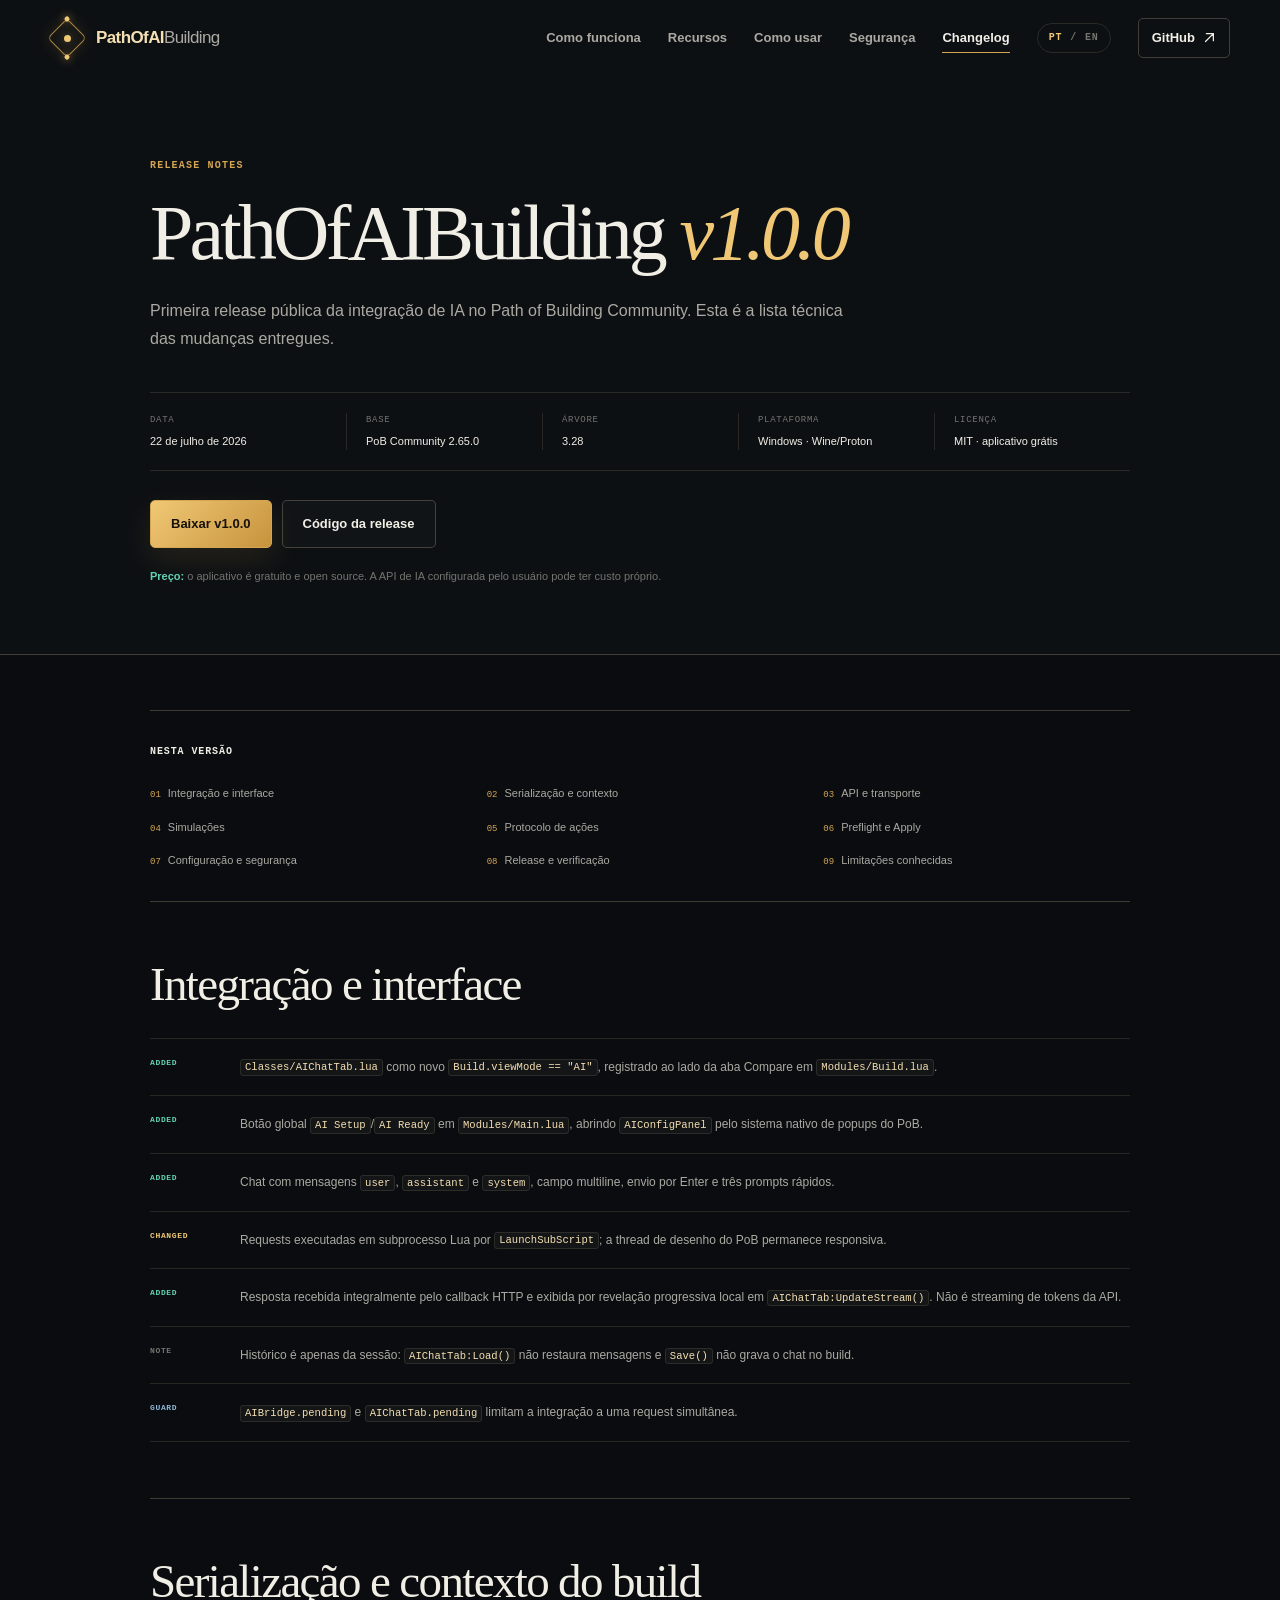
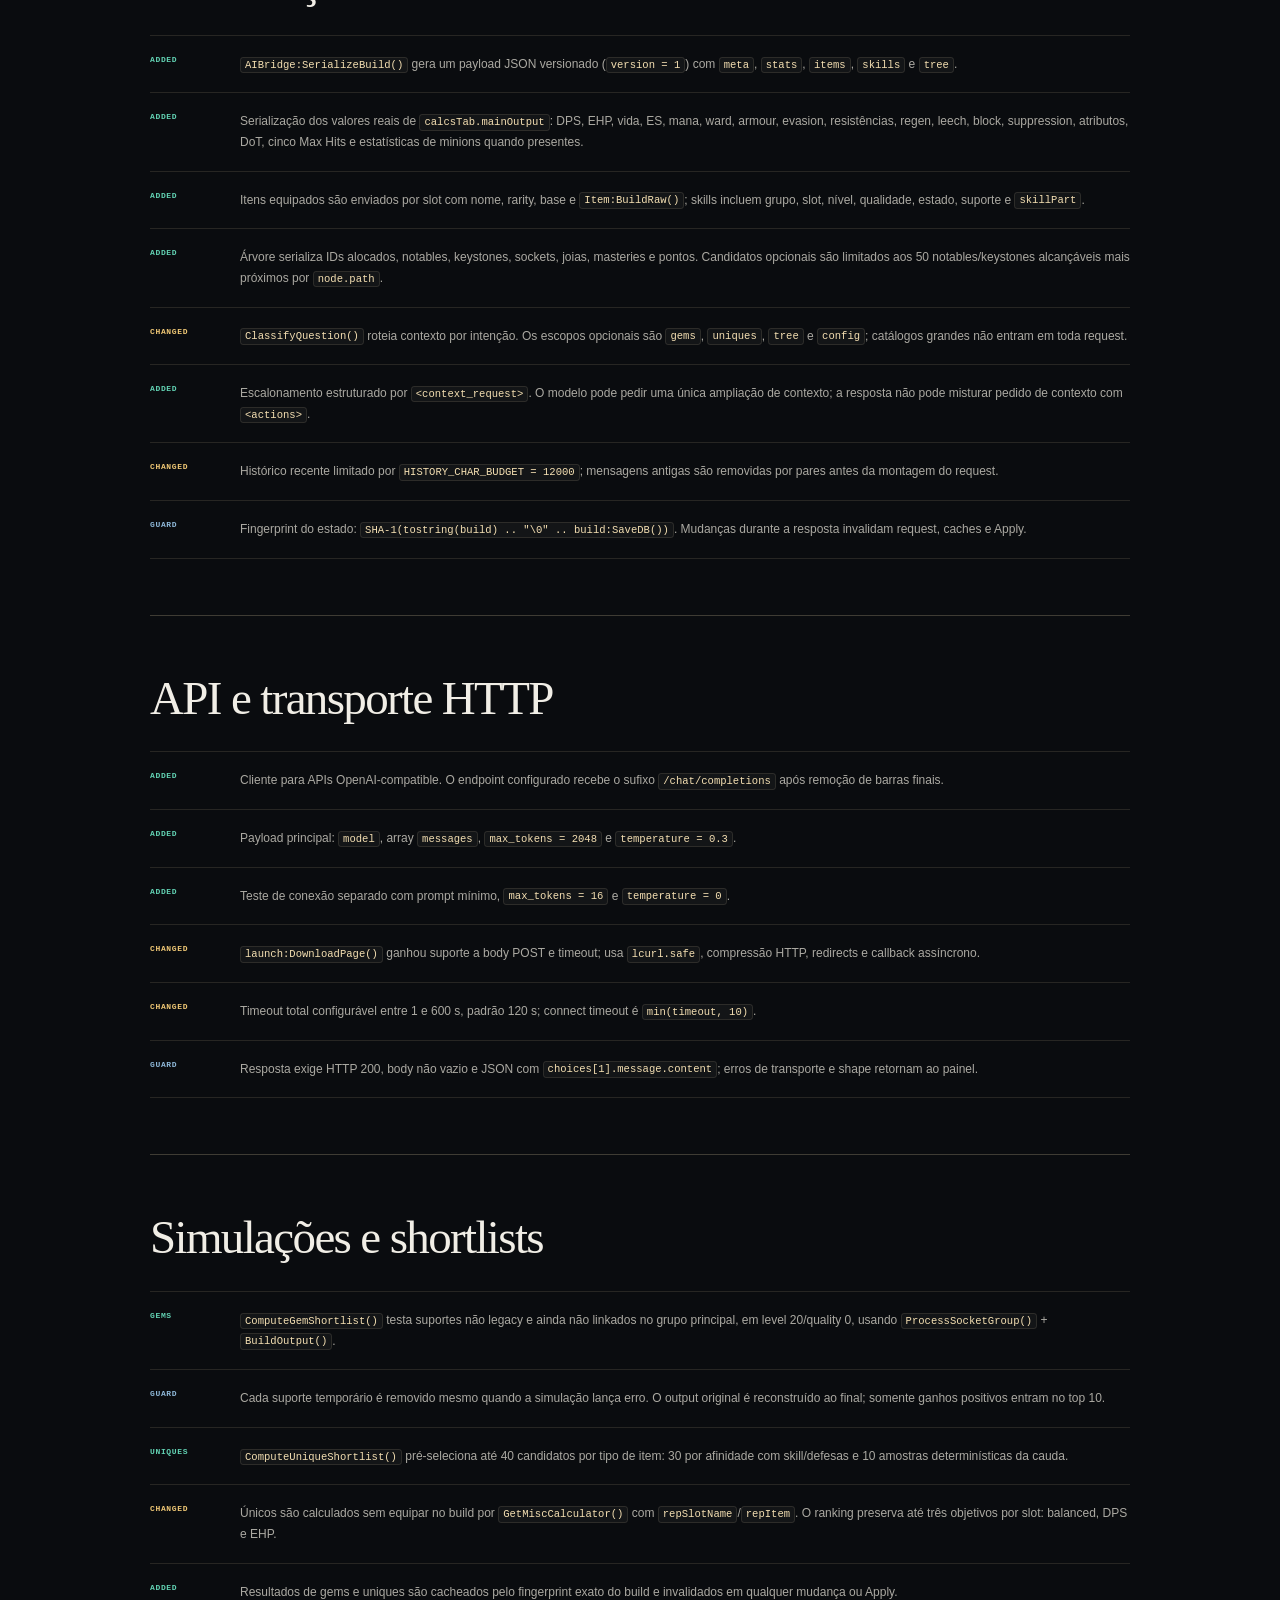
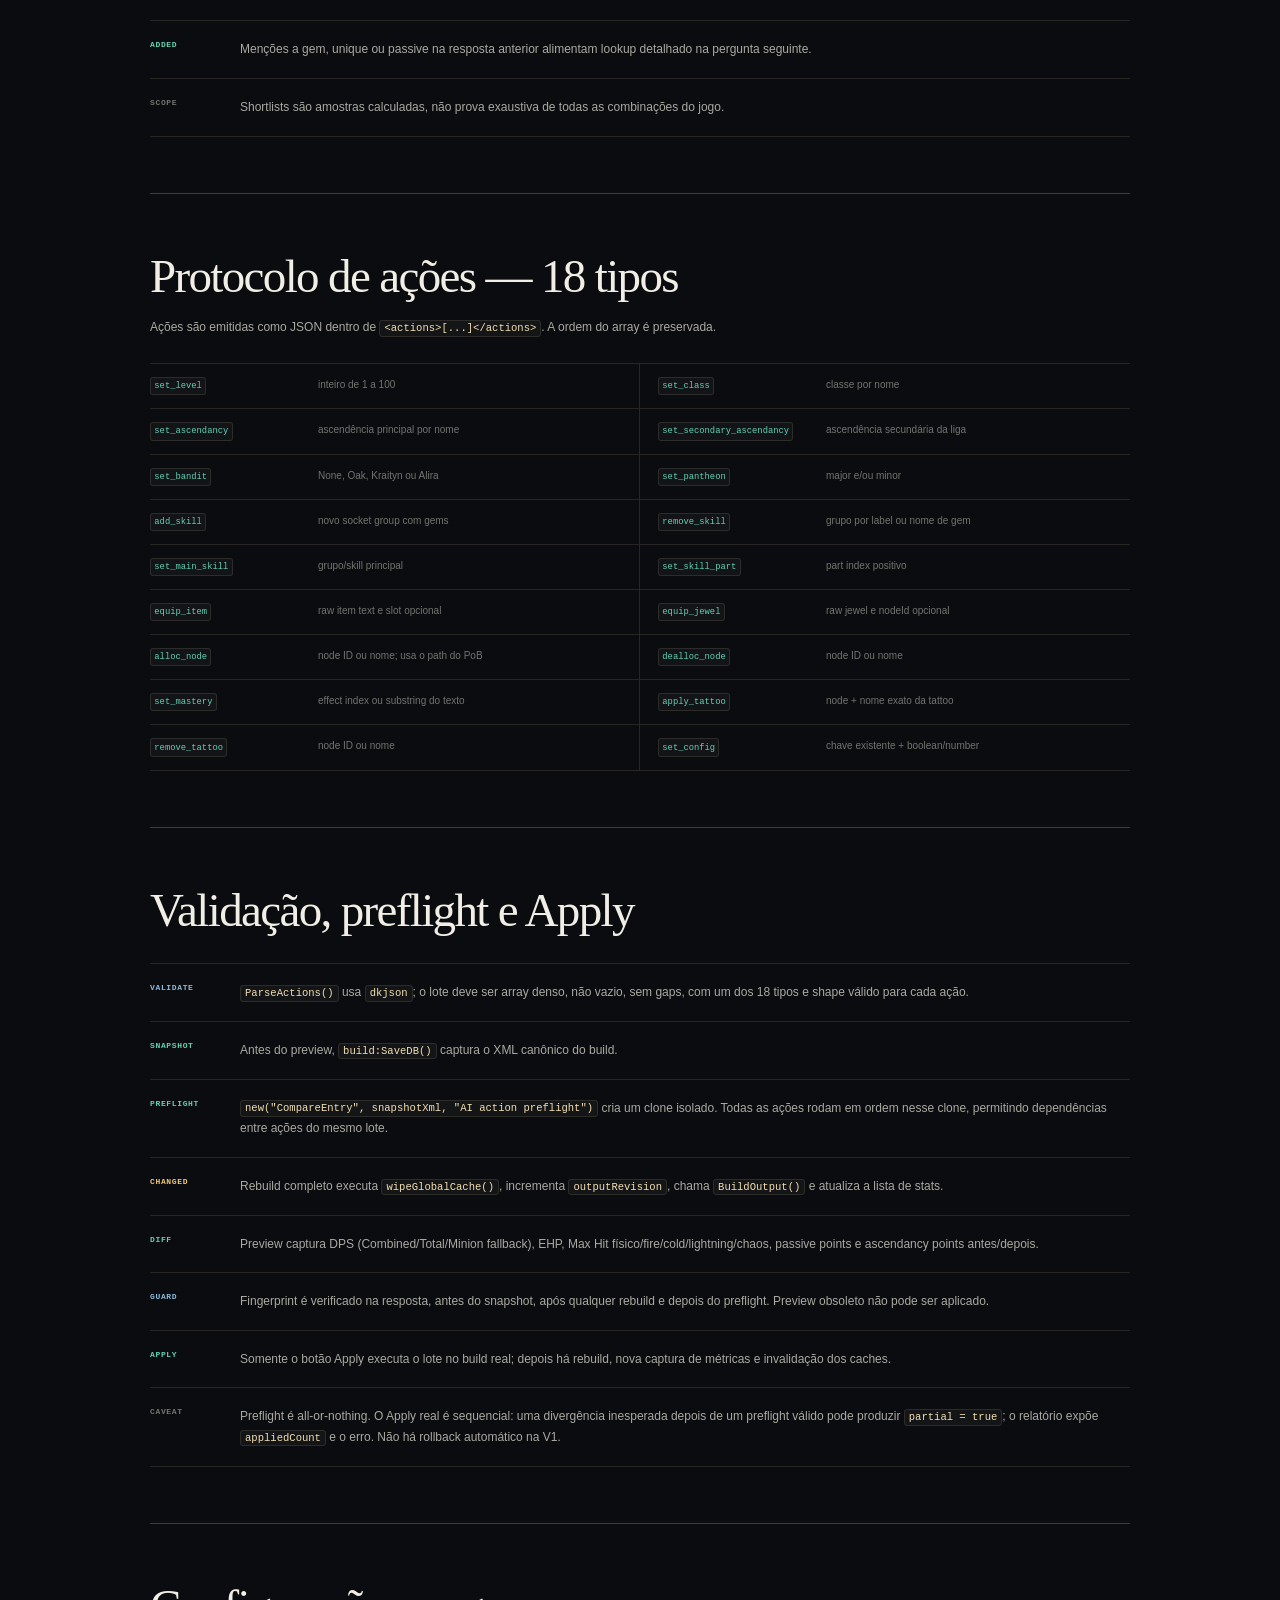
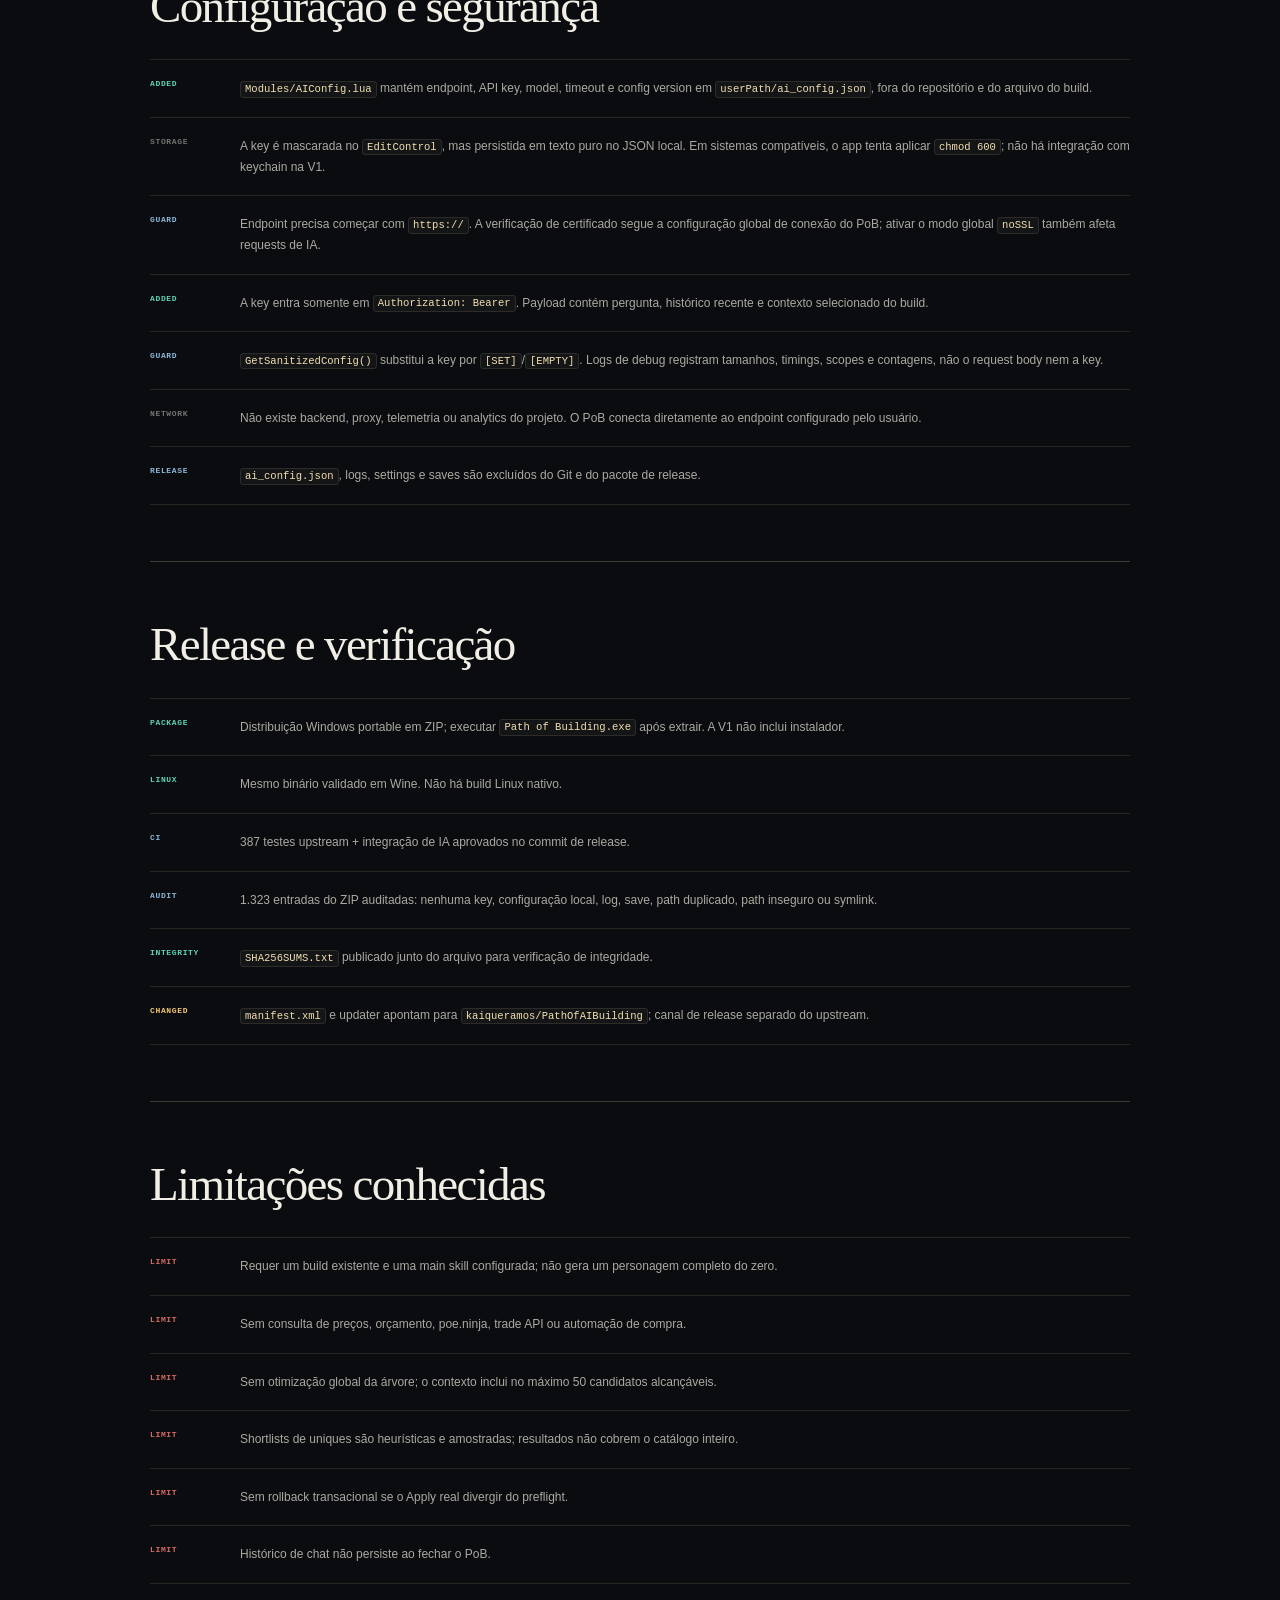
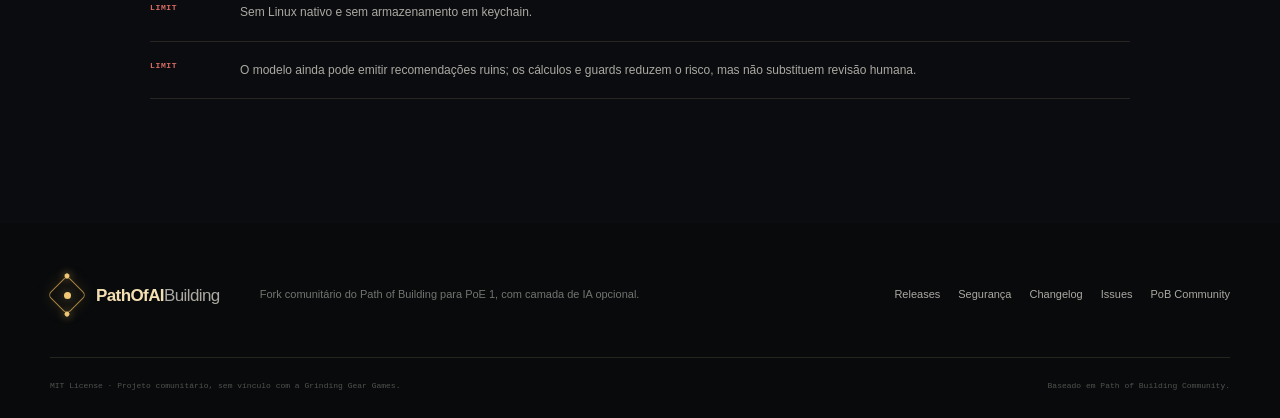
==== commit 0de99c29: "site: publish technical V1 changelog" ====
--- a/site/changelog/index.html
+++ b/site/changelog/index.html
@@ -5,16 +5,14 @@
   <meta charset="utf-8">
   <meta name="viewport" content="width=device-width, initial-scale=1">
   <meta name="theme-color" content="#0a0c0f">
-  <meta name="description" content="Changelog completo do PathOfAIBuilding V1: chat com IA, contexto do build, comparações no PoB, 18 mudanças aplicáveis, segurança e instalação.">
+  <meta name="description" content="Changelog técnico do PathOfAIBuilding v1.0.0: arquitetura Lua, protocolo LLM, contexto seletivo, simulações no PoB, 18 ações, preflight e segurança.">
   <meta property="og:type" content="website">
-  <meta property="og:title" content="PathOfAIBuilding V1 — Changelog completo">
-  <meta property="og:description" content="Tudo o que chegou na primeira versão gratuita do PathOfAIBuilding.">
+  <meta property="og:title" content="PathOfAIBuilding v1.0.0 — Changelog técnico">
+  <meta property="og:description" content="Lista técnica completa das mudanças incluídas no PathOfAIBuilding v1.0.0.">
   <meta property="og:url" content="https://kaiqueramos.github.io/PathOfAIBuilding/changelog/">
   <meta property="og:image" content="https://kaiqueramos.github.io/PathOfAIBuilding/assets/ai-chat.webp">
-  <meta property="og:image:alt" content="PathOfAIBuilding analisando um build real dentro do Path of Building">
   <meta name="twitter:card" content="summary_large_image">
-  <meta name="twitter:image" content="https://kaiqueramos.github.io/PathOfAIBuilding/assets/ai-chat.webp">
-  <title>Changelog V1 — PathOfAIBuilding</title>
+  <title>Changelog técnico v1.0.0 — PathOfAIBuilding</title>
   <link rel="canonical" href="https://kaiqueramos.github.io/PathOfAIBuilding/changelog/">
   <link rel="alternate" hreflang="pt-BR" href="https://kaiqueramos.github.io/PathOfAIBuilding/changelog/">
   <link rel="alternate" hreflang="en" href="https://kaiqueramos.github.io/PathOfAIBuilding/en/changelog/">
@@ -23,13 +21,10 @@
   <link rel="stylesheet" href="../styles.css">
   <script src="../script.js" defer></script>
 </head>
-<body class="release-page">
+<body class="changelog-page">
   <a class="skip-link" href="#conteudo">Pular para o conteúdo</a>
-  <div class="page-noise" aria-hidden="true"></div>
-  <div class="ambient ambient-one" aria-hidden="true"></div>
-  <div class="ambient ambient-two" aria-hidden="true"></div>
-
-  <header class="site-header" data-header>
+
+  <header class="site-header is-scrolled" data-header>
     <div class="shell header-inner">
       <a class="brand" href="../" aria-label="PathOfAIBuilding — início">
         <span class="brand-mark" aria-hidden="true"><span class="brand-orbit"></span><span class="brand-core"></span></span>
@@ -42,8 +37,8 @@
         <a href="../#como-funciona">Como funciona</a>
         <a href="../#recursos">Recursos</a>
         <a href="../#primeiros-passos">Como usar</a>
+        <a href="../#seguranca">Segurança</a>
         <a class="is-current" href="./" aria-current="page">Changelog</a>
-        <a href="../#seguranca">Segurança</a>
         <div class="language-switch" aria-label="Idioma">
           <a href="./" lang="pt-BR" aria-current="page">PT</a><span aria-hidden="true">/</span><a href="../en/changelog/" lang="en">EN</a>
         </div>
@@ -53,214 +48,181 @@
   </header>
 
   <main id="conteudo">
-    <section class="release-hero" id="inicio">
-      <div class="hero-grid" aria-hidden="true"></div>
-      <div class="hero-nodes" aria-hidden="true">
-        <span class="node node-one"></span><span class="node node-two"></span><span class="node node-three"></span><span class="node node-four"></span><span class="node node-five"></span>
+    <header class="changelog-header">
+      <div class="shell changelog-shell">
+        <span class="changelog-label">Release notes</span>
+        <h1>PathOfAIBuilding <em>v1.0.0</em></h1>
+        <p>Primeira release pública da integração de IA no Path of Building Community. Esta é a lista técnica das mudanças entregues.</p>
+        <dl class="changelog-meta">
+          <div><dt>Data</dt><dd>22 de julho de 2026</dd></div>
+          <div><dt>Base</dt><dd>PoB Community 2.65.0</dd></div>
+          <div><dt>Árvore</dt><dd>3.28</dd></div>
+          <div><dt>Plataforma</dt><dd>Windows · Wine/Proton</dd></div>
+          <div><dt>Licença</dt><dd>MIT · aplicativo grátis</dd></div>
+        </dl>
+        <div class="changelog-links">
+          <a class="button button-primary" href="https://github.com/kaiqueramos/PathOfAIBuilding/releases/tag/v1.0.0">Baixar v1.0.0</a>
+          <a class="button button-ghost" href="https://github.com/kaiqueramos/PathOfAIBuilding/tree/v1.0.0">Código da release</a>
+        </div>
+        <p class="changelog-cost"><strong>Preço:</strong> o aplicativo é gratuito e open source. A API de IA configurada pelo usuário pode ter custo próprio.</p>
       </div>
-      <div class="shell release-hero-inner reveal">
-        <div class="eyebrow"><span></span> Versão 1.0.0 <b>GRÁTIS</b></div>
-        <h1>A primeira versão<br>do seu <em>copiloto de PoB.</em></h1>
-        <p class="release-hero-lead">A V1 coloca uma IA opcional dentro do Path of Building para conversar com o build aberto, testar melhorias nos cálculos do PoB e mostrar o resultado antes de você decidir.</p>
-        <div class="hero-actions">
-          <a class="button button-primary" href="https://github.com/kaiqueramos/PathOfAIBuilding/releases/tag/v1.0.0"><span>Baixar V1 grátis</span><svg viewBox="0 0 20 20" aria-hidden="true"><path d="M10 3v10m0 0 4-4m-4 4-4-4M4 16h12"/></svg></a>
-          <a class="button button-ghost" href="../">Voltar para o início</a>
-        </div>
-        <ul class="release-facts" aria-label="Informações da versão">
-          <li><strong>Grátis</strong><span>e open source</span></li>
-          <li><strong>Windows</strong><span>Wine / Proton no Linux</span></li>
-          <li><strong>22 jul 2026</strong><span>primeira versão pública</span></li>
-        </ul>
-      </div>
-    </section>
-
-    <nav class="release-jump" aria-label="Seções do changelog">
-      <div class="shell">
-        <a href="#visao-geral">Visão geral</a><a href="#chat">Chat</a><a href="#contexto">Contexto</a><a href="#comparacoes">Comparações</a><a href="#mudancas">18 mudanças</a><a href="#seguranca-v1">Segurança</a><a href="#instalacao">Instalação</a><a href="#limites">Limites</a>
-      </div>
-    </nav>
-
-    <section class="release-overview" id="visao-geral" aria-labelledby="overview-title">
-      <div class="shell">
-        <div class="release-overview-grid">
-          <div class="release-overview-copy reveal">
-            <span class="section-kicker">Changelog completo</span>
-            <h2 id="overview-title">Tudo que chegou<br><em>na V1.</em></h2>
-            <p>Esta primeira versão foi feita para melhorar um personagem que já existe. Você abre seu build, pergunta o que pode melhorar e recebe sugestões que passam pelos cálculos reais do Path of Building.</p>
-          </div>
-          <aside class="free-callout reveal" aria-label="Informação sobre preço">
-            <span class="free-badge">GRÁTIS</span>
-            <div><strong>O PathOfAIBuilding não cobra assinatura.</strong><p>Você usa sua própria chave de um serviço de IA compatível. Esse serviço pode ter cobrança própria conforme o plano escolhido.</p></div>
-          </aside>
-        </div>
-        <div class="release-version-line reveal"><span>PathOfAIBuilding 1.0.0</span><span>Base PoB Community 2.65.0</span><span>Árvore passiva 3.28</span><span>Licença MIT</span></div>
-      </div>
-    </section>
-
-    <section class="release-block" id="chat" aria-labelledby="chat-title">
-      <div class="shell release-block-layout">
-        <div class="release-block-heading reveal">
-          <span class="release-number">01</span><span class="section-kicker">Conversa</span>
-          <h2 id="chat-title">Uma aba de IA<br>dentro do PoB.</h2>
-          <p>Sem copiar números para outro aplicativo. A conversa acontece ao lado do build aberto.</p>
-        </div>
-        <div class="release-items">
-          <article class="release-item reveal"><span>01</span><div><h3>Aba AI integrada</h3><p>Um novo item <b>AI</b> abre o chat dentro da interface normal do Path of Building.</p></div></article>
-          <article class="release-item reveal"><span>02</span><div><h3>Perguntas livres</h3><p>Digite uma pergunta sobre o personagem, envie com Enter e continue a conversa na mesma sessão.</p></div></article>
-          <article class="release-item reveal"><span>03</span><div><h3>Respostas sem travar a interface</h3><p>O pedido roda em segundo plano e o texto aparece aos poucos enquanto o PoB continua responsivo.</p></div></article>
-          <article class="release-item reveal"><span>04</span><div><h3>Atalhos prontos</h3><p>Botões para começar por <b>melhor próxima melhoria</b>, <b>fraquezas do build</b> ou <b>melhor gema de suporte</b>.</p></div></article>
-          <article class="release-item reveal"><span>05</span><div><h3>Histórico da sessão</h3><p>As mensagens recentes ficam no chat enquanto o PoB está aberto, para perguntas de acompanhamento fazerem sentido.</p></div></article>
-          <article class="release-item reveal"><span>06</span><div><h3>Estado visível</h3><p>O painel mostra quando está preparando o build, aguardando a IA, recebendo a resposta ou validando uma sugestão.</p></div></article>
-        </div>
-      </div>
-    </section>
-
-    <section class="release-block release-block-alt" id="contexto" aria-labelledby="context-title">
-      <div class="shell release-block-layout">
-        <div class="release-block-heading reveal">
-          <span class="release-number">02</span><span class="section-kicker">Entendimento do build</span>
-          <h2 id="context-title">A IA lê o que<br>realmente importa.</h2>
-          <p>O contexto vem do build aberto e dos números já calculados pelo PoB.</p>
-        </div>
-        <div class="release-items">
-          <article class="release-item reveal"><span>01</span><div><h3>Personagem</h3><p>Classe, ascendência, nível, pontos de bandido, panteão e habilidade principal.</p></div></article>
-          <article class="release-item reveal"><span>02</span><div><h3>Dano e defesa</h3><p>DPS, EHP, vida, mana, energy shield, resistências, mitigação e Max Hit por tipo de dano.</p></div></article>
-          <article class="release-item reveal"><span>03</span><div><h3>Gemas e skills</h3><p>Grupos de skills, gemas ativas, suportes, níveis, qualidades e qual grupo é o principal.</p></div></article>
-          <article class="release-item reveal"><span>04</span><div><h3>Equipamentos</h3><p>Itens equipados, slots, modificadores e joias usados pelo personagem atual.</p></div></article>
-          <article class="release-item reveal"><span>05</span><div><h3>Árvore passiva</h3><p>Classe inicial, ascendência, passivas alocadas, maestrias, tattoos, joias e pontos disponíveis.</p></div></article>
-          <article class="release-item reveal"><span>06</span><div><h3>Configuração do cálculo</h3><p>Condições marcadas na aba Configuration que mudam o resultado do build.</p></div></article>
-          <article class="release-item release-item-wide reveal"><span>07</span><div><h3>Contexto seletivo</h3><p>A pergunta define quais detalhes extras são necessários. Gemas, únicos, árvore e configuração só são ampliados quando ajudam a responder, em vez de mandar tudo sempre.</p></div></article>
-        </div>
-      </div>
-    </section>
-
-    <section class="release-block" id="comparacoes" aria-labelledby="compare-title">
-      <div class="shell release-block-layout">
-        <div class="release-block-heading reveal">
-          <span class="release-number">03</span><span class="section-kicker">Testes no motor real</span>
-          <h2 id="compare-title">Sugestões com<br><em>resultado calculado.</em></h2>
-          <p>Quando a pergunta pede uma comparação, a V1 usa o próprio PoB para medir candidatos.</p>
-        </div>
-        <div class="release-items">
-          <article class="release-item reveal"><span>01</span><div><h3>Gemas de suporte</h3><p>Testa suportes compatíveis na skill principal e ordena os ganhos reais de DPS.</p></div></article>
-          <article class="release-item reveal"><span>02</span><div><h3>Itens únicos</h3><p>Compara uma seleção de únicos nos slots válidos e mostra o impacto em DPS, EHP e Max Hit.</p></div></article>
-          <article class="release-item reveal"><span>03</span><div><h3>Próximas passivas</h3><p>Mostra notables e keystones alcançáveis com os pontos disponíveis para orientar a próxima escolha.</p></div></article>
-          <article class="release-item reveal"><span>04</span><div><h3>Detalhes sob demanda</h3><p>Quando uma resposta cita uma gema, único ou passiva, o bridge pode carregar os dados exatos desse elemento antes de concluir.</p></div></article>
-          <article class="release-item reveal"><span>05</span><div><h3>Sem tocar no build original</h3><p>As comparações rodam em cópias temporárias. O personagem aberto continua intacto durante a análise.</p></div></article>
-          <article class="release-item reveal"><span>06</span><div><h3>Uma ampliação de contexto</h3><p>Se faltarem dados para uma resposta boa, a IA pode pedir um conjunto extra de informações uma vez, sem entrar em um ciclo infinito.</p></div></article>
-        </div>
-      </div>
-    </section>
-
-    <section class="release-block release-block-alt" id="mudancas" aria-labelledby="actions-title">
-      <div class="shell release-block-layout">
-        <div class="release-block-heading reveal">
-          <span class="release-number">04</span><span class="section-kicker">Mudanças aplicáveis</span>
-          <h2 id="actions-title">18 ações que a IA<br>pode propor.</h2>
-          <p>São mudanças conhecidas e validadas pelo app — não comandos livres sobre o computador.</p>
-        </div>
-        <div class="release-action-groups">
-          <article class="release-action-group reveal"><header><span>06</span><h3>Personagem</h3></header><ul><li>Alterar nível</li><li>Alterar classe</li><li>Escolher ascendência</li><li>Escolher ascendência secundária</li><li>Escolher bandido</li><li>Escolher panteão</li></ul></article>
-          <article class="release-action-group reveal"><header><span>04</span><h3>Skills e gemas</h3></header><ul><li>Adicionar grupo de skills</li><li>Remover grupo de skills</li><li>Escolher skill principal</li><li>Escolher parte da skill</li></ul></article>
-          <article class="release-action-group reveal"><header><span>02</span><h3>Itens</h3></header><ul><li>Equipar item</li><li>Equipar joia em um socket</li></ul></article>
-          <article class="release-action-group reveal"><header><span>05</span><h3>Árvore passiva</h3></header><ul><li>Alocar passiva</li><li>Desalocar passiva</li><li>Escolher efeito de maestria</li><li>Aplicar tattoo</li><li>Remover tattoo</li></ul></article>
-          <article class="release-action-group release-action-group-wide reveal"><header><span>01</span><h3>Cálculos</h3></header><ul><li>Alterar uma opção da aba Configuration</li></ul></article>
-          <div class="release-total reveal"><strong>18</strong><span>tipos de mudança, cada um com validação própria antes do preview.</span></div>
-        </div>
-      </div>
-    </section>
-
-    <section class="release-block" id="seguranca-v1" aria-labelledby="safety-title">
-      <div class="shell release-block-layout">
-        <div class="release-block-heading reveal">
-          <span class="release-number">05</span><span class="section-kicker">Você decide</span>
-          <h2 id="safety-title">Primeiro o preview.<br><em>Depois o Apply.</em></h2>
-          <p>Uma resposta da IA nunca vira mudança automática no personagem.</p>
-        </div>
-        <div class="release-items">
-          <article class="release-item reveal"><span>01</span><div><h3>Formato restrito</h3><p>Cada sugestão precisa ser uma das 18 ações aceitas e trazer os campos corretos. Ações desconhecidas são recusadas.</p></div></article>
-          <article class="release-item reveal"><span>02</span><div><h3>Teste em uma cópia</h3><p>O lote inteiro é aplicado primeiro em um clone isolado do build e recalculado pelo motor do PoB.</p></div></article>
-          <article class="release-item reveal"><span>03</span><div><h3>Antes e depois real</h3><p>O preview mostra as diferenças calculadas em DPS, EHP, Max Hit, vida, resistências, pontos e outros números afetados.</p></div></article>
-          <article class="release-item reveal"><span>04</span><div><h3>Lote completo ou nada</h3><p>Se uma mudança falhar, o preview é rejeitado. A V1 não apresenta um resultado parcial como se estivesse completo.</p></div></article>
-          <article class="release-item reveal"><span>05</span><div><h3>Proteção contra preview antigo</h3><p>Se você alterar o build depois do cálculo, o Apply é bloqueado e a sugestão precisa ser testada novamente.</p></div></article>
-          <article class="release-item reveal"><span>06</span><div><h3>Apply consciente</h3><p>Só o botão <b>Apply</b> muda o build real. O app ainda mostra quais ações foram aplicadas e quais falharam.</p></div></article>
-        </div>
-      </div>
-    </section>
-
-    <section class="release-block release-block-alt" id="configuracao" aria-labelledby="config-title">
-      <div class="shell release-block-layout">
-        <div class="release-block-heading reveal">
-          <span class="release-number">06</span><span class="section-kicker">Sua IA, sua chave</span>
-          <h2 id="config-title">Configuração local<br>e sem intermediário.</h2>
-          <p>O projeto não vende um serviço de IA. Você escolhe a conexão que quer usar.</p>
-        </div>
-        <div class="release-items">
-          <article class="release-item reveal"><span>01</span><div><h3>AI Setup integrado</h3><p>Um popup dentro do PoB recebe a chave, o endereço HTTPS e o nome do modelo.</p></div></article>
-          <article class="release-item reveal"><span>02</span><div><h3>Formato OpenAI compatível</h3><p>Funciona com serviços que oferecem uma API no formato OpenAI, sem prender você a um único provedor.</p></div></article>
-          <article class="release-item reveal"><span>03</span><div><h3>Teste de conexão</h3><p>O botão <b>Test</b> confirma chave, endereço e modelo antes de você salvar a configuração.</p></div></article>
-          <article class="release-item reveal"><span>04</span><div><h3>Chave mascarada e local</h3><p>O campo esconde a chave e o arquivo de configuração fica na pasta de dados do usuário, fora do repositório e do pacote.</p></div></article>
-          <article class="release-item reveal"><span>05</span><div><h3>HTTPS obrigatório</h3><p>Endereços sem conexão segura são recusados. Também há limite de conexão e de duração total do pedido.</p></div></article>
-          <article class="release-item reveal"><span>06</span><div><h3>Sem servidor do projeto</h3><p>Não há proxy, telemetria ou analytics do PathOfAIBuilding. A conversa vai diretamente do seu computador ao serviço escolhido.</p></div></article>
-          <aside class="release-disclosure release-item-wide reveal"><strong>O que o serviço de IA recebe</strong><p>Sua pergunta, o histórico recente e as partes do build necessárias para responder. A chave vai apenas no cabeçalho de autorização. Escolha um serviço em que você confia.</p></aside>
-        </div>
-      </div>
-    </section>
-
-    <section class="release-block" id="instalacao" aria-labelledby="install-title">
-      <div class="shell release-block-layout">
-        <div class="release-block-heading reveal">
-          <span class="release-number">07</span><span class="section-kicker">Distribuição</span>
-          <h2 id="install-title">Baixe, extraia<br>e abra.</h2>
-          <p>A primeira versão usa um pacote portátil. Não há instalador nesta release.</p>
-        </div>
-        <div class="release-items">
-          <article class="release-item reveal"><span>01</span><div><h3>Windows portátil</h3><p>Baixe o arquivo ZIP da release, extraia a pasta e abra <b>Path of Building.exe</b>.</p></div></article>
-          <article class="release-item reveal"><span>02</span><div><h3>Linux com Wine ou Proton</h3><p>O mesmo pacote abre no Linux por compatibilidade. Uma versão nativa ainda não faz parte da V1.</p></div></article>
-          <article class="release-item reveal"><span>03</span><div><h3>Base comunitária atual</h3><p>Construída sobre Path of Building Community 2.65.0 e dados da árvore passiva 3.28.</p></div></article>
-          <article class="release-item reveal"><span>04</span><div><h3>Download verificável</h3><p>A release publica <b>SHA256SUMS.txt</b> para conferir a integridade do arquivo baixado.</p></div></article>
-          <article class="release-item reveal"><span>05</span><div><h3>Pacote auditado</h3><p>O ZIP publicado foi verificado sem chaves, configurações, logs, saves pessoais, caminhos duplicados ou arquivos inseguros.</p></div></article>
-          <article class="release-item reveal"><span>06</span><div><h3>387 testes aprovados</h3><p>A integração de IA e a suíte completa do PoB passaram na versão publicada, que também foi aberta em uma sessão limpa pelo Wine.</p></div></article>
-        </div>
-      </div>
-    </section>
-
-    <section class="release-block release-block-limits" id="limites" aria-labelledby="limits-title">
-      <div class="shell release-block-layout">
-        <div class="release-block-heading reveal">
-          <span class="release-number">08</span><span class="section-kicker">Escopo honesto</span>
-          <h2 id="limits-title">O que a V1<br>ainda não faz.</h2>
-          <p>A primeira release é focada em revisar e melhorar um build existente.</p>
-        </div>
-        <div class="release-items">
-          <article class="release-item release-limit reveal"><span>—</span><div><h3>Não cria um build completo do zero</h3><p>Você precisa abrir um personagem existente para iniciar a conversa.</p></div></article>
-          <article class="release-item release-limit reveal"><span>—</span><div><h3>Não consulta preços ou executa trade</h3><p>A V1 não promete orçamento, preço atual nem compra itens automaticamente.</p></div></article>
-          <article class="release-item release-limit reveal"><span>—</span><div><h3>Não otimiza a árvore inteira sozinha</h3><p>Ela pode orientar passivas próximas e aplicar mudanças propostas, mas não resolve toda a árvore automaticamente.</p></div></article>
-          <article class="release-item release-limit reveal"><span>—</span><div><h3>Shortlists não são catálogos exaustivos</h3><p>Comparações de gemas e únicos usam candidatos relevantes, não todas as combinações possíveis do jogo.</p></div></article>
-          <article class="release-item release-limit reveal"><span>—</span><div><h3>A IA ainda pode errar</h3><p>O PoB confere os números e o preview reduz o risco, mas você continua responsável por revisar a sugestão.</p></div></article>
-          <article class="release-item release-limit reveal"><span>—</span><div><h3>O serviço de IA pode cobrar</h3><p>O aplicativo é grátis; custos de uso, limites e privacidade da API dependem do serviço que você configurar.</p></div></article>
-        </div>
-      </div>
-    </section>
-
-    <section class="release-cta" aria-labelledby="release-cta-title">
-      <div class="final-grid" aria-hidden="true"></div>
-      <div class="shell release-cta-inner reveal">
-        <span class="section-kicker">Versão 1.0.0 · grátis</span>
-        <h2 id="release-cta-title">Abra seu build.<br><em>Faça a primeira pergunta.</em></h2>
-        <p>Baixe o pacote portátil e conecte o serviço de IA que você já usa.</p>
-        <div><a class="button button-primary" href="https://github.com/kaiqueramos/PathOfAIBuilding/releases/tag/v1.0.0">Baixar V1 grátis</a><a class="button button-ghost" href="https://github.com/kaiqueramos/PathOfAIBuilding/blob/dev/changelog.txt">Ver changelog técnico</a></div>
-      </div>
-    </section>
+    </header>
+
+    <article class="shell changelog-shell changelog-content">
+      <nav class="changelog-toc" aria-label="Índice do changelog">
+        <strong>Nesta versão</strong>
+        <ol>
+          <li><a href="#interface">Integração e interface</a></li>
+          <li><a href="#contexto">Serialização e contexto</a></li>
+          <li><a href="#api">API e transporte</a></li>
+          <li><a href="#simulacoes">Simulações</a></li>
+          <li><a href="#acoes">Protocolo de ações</a></li>
+          <li><a href="#preflight">Preflight e Apply</a></li>
+          <li><a href="#seguranca-tecnica">Configuração e segurança</a></li>
+          <li><a href="#release">Release e verificação</a></li>
+          <li><a href="#limites">Limitações conhecidas</a></li>
+        </ol>
+      </nav>
+
+      <section class="changelog-section" id="interface">
+        <h2>Integração e interface</h2>
+        <ul class="change-list">
+          <li><span class="change-kind added">Added</span><div><code>Classes/AIChatTab.lua</code> como novo <code>Build.viewMode == "AI"</code>, registrado ao lado da aba Compare em <code>Modules/Build.lua</code>.</div></li>
+          <li><span class="change-kind added">Added</span><div>Botão global <code>AI Setup</code>/<code>AI Ready</code> em <code>Modules/Main.lua</code>, abrindo <code>AIConfigPanel</code> pelo sistema nativo de popups do PoB.</div></li>
+          <li><span class="change-kind added">Added</span><div>Chat com mensagens <code>user</code>, <code>assistant</code> e <code>system</code>, campo multiline, envio por Enter e três prompts rápidos.</div></li>
+          <li><span class="change-kind changed">Changed</span><div>Requests executadas em subprocesso Lua por <code>LaunchSubScript</code>; a thread de desenho do PoB permanece responsiva.</div></li>
+          <li><span class="change-kind added">Added</span><div>Resposta recebida integralmente pelo callback HTTP e exibida por revelação progressiva local em <code>AIChatTab:UpdateStream()</code>. Não é streaming de tokens da API.</div></li>
+          <li><span class="change-kind note">Note</span><div>Histórico é apenas da sessão: <code>AIChatTab:Load()</code> não restaura mensagens e <code>Save()</code> não grava o chat no build.</div></li>
+          <li><span class="change-kind fixed">Guard</span><div><code>AIBridge.pending</code> e <code>AIChatTab.pending</code> limitam a integração a uma request simultânea.</div></li>
+        </ul>
+      </section>
+
+      <section class="changelog-section" id="contexto">
+        <h2>Serialização e contexto do build</h2>
+        <ul class="change-list">
+          <li><span class="change-kind added">Added</span><div><code>AIBridge:SerializeBuild()</code> gera um payload JSON versionado (<code>version = 1</code>) com <code>meta</code>, <code>stats</code>, <code>items</code>, <code>skills</code> e <code>tree</code>.</div></li>
+          <li><span class="change-kind added">Added</span><div>Serialização dos valores reais de <code>calcsTab.mainOutput</code>: DPS, EHP, vida, ES, mana, ward, armour, evasion, resistências, regen, leech, block, suppression, atributos, DoT, cinco Max Hits e estatísticas de minions quando presentes.</div></li>
+          <li><span class="change-kind added">Added</span><div>Itens equipados são enviados por slot com nome, rarity, base e <code>Item:BuildRaw()</code>; skills incluem grupo, slot, nível, qualidade, estado, suporte e <code>skillPart</code>.</div></li>
+          <li><span class="change-kind added">Added</span><div>Árvore serializa IDs alocados, notables, keystones, sockets, joias, masteries e pontos. Candidatos opcionais são limitados aos 50 notables/keystones alcançáveis mais próximos por <code>node.path</code>.</div></li>
+          <li><span class="change-kind changed">Changed</span><div><code>ClassifyQuestion()</code> roteia contexto por intenção. Os escopos opcionais são <code>gems</code>, <code>uniques</code>, <code>tree</code> e <code>config</code>; catálogos grandes não entram em toda request.</div></li>
+          <li><span class="change-kind added">Added</span><div>Escalonamento estruturado por <code>&lt;context_request&gt;</code>. O modelo pode pedir uma única ampliação de contexto; a resposta não pode misturar pedido de contexto com <code>&lt;actions&gt;</code>.</div></li>
+          <li><span class="change-kind changed">Changed</span><div>Histórico recente limitado por <code>HISTORY_CHAR_BUDGET = 12000</code>; mensagens antigas são removidas por pares antes da montagem do request.</div></li>
+          <li><span class="change-kind fixed">Guard</span><div>Fingerprint do estado: <code>SHA-1(tostring(build) .. "\0" .. build:SaveDB())</code>. Mudanças durante a resposta invalidam request, caches e Apply.</div></li>
+        </ul>
+      </section>
+
+      <section class="changelog-section" id="api">
+        <h2>API e transporte HTTP</h2>
+        <ul class="change-list">
+          <li><span class="change-kind added">Added</span><div>Cliente para APIs OpenAI-compatible. O endpoint configurado recebe o sufixo <code>/chat/completions</code> após remoção de barras finais.</div></li>
+          <li><span class="change-kind added">Added</span><div>Payload principal: <code>model</code>, array <code>messages</code>, <code>max_tokens = 2048</code> e <code>temperature = 0.3</code>.</div></li>
+          <li><span class="change-kind added">Added</span><div>Teste de conexão separado com prompt mínimo, <code>max_tokens = 16</code> e <code>temperature = 0</code>.</div></li>
+          <li><span class="change-kind changed">Changed</span><div><code>launch:DownloadPage()</code> ganhou suporte a body POST e timeout; usa <code>lcurl.safe</code>, compressão HTTP, redirects e callback assíncrono.</div></li>
+          <li><span class="change-kind changed">Changed</span><div>Timeout total configurável entre 1 e 600 s, padrão 120 s; connect timeout é <code>min(timeout, 10)</code>.</div></li>
+          <li><span class="change-kind fixed">Guard</span><div>Resposta exige HTTP 200, body não vazio e JSON com <code>choices[1].message.content</code>; erros de transporte e shape retornam ao painel.</div></li>
+        </ul>
+      </section>
+
+      <section class="changelog-section" id="simulacoes">
+        <h2>Simulações e shortlists</h2>
+        <ul class="change-list">
+          <li><span class="change-kind added">Gems</span><div><code>ComputeGemShortlist()</code> testa suportes não legacy e ainda não linkados no grupo principal, em level 20/quality 0, usando <code>ProcessSocketGroup()</code> + <code>BuildOutput()</code>.</div></li>
+          <li><span class="change-kind fixed">Guard</span><div>Cada suporte temporário é removido mesmo quando a simulação lança erro. O output original é reconstruído ao final; somente ganhos positivos entram no top 10.</div></li>
+          <li><span class="change-kind added">Uniques</span><div><code>ComputeUniqueShortlist()</code> pré-seleciona até 40 candidatos por tipo de item: 30 por afinidade com skill/defesas e 10 amostras determinísticas da cauda.</div></li>
+          <li><span class="change-kind changed">Changed</span><div>Únicos são calculados sem equipar no build por <code>GetMiscCalculator()</code> com <code>repSlotName</code>/<code>repItem</code>. O ranking preserva até três objetivos por slot: balanced, DPS e EHP.</div></li>
+          <li><span class="change-kind added">Added</span><div>Resultados de gems e uniques são cacheados pelo fingerprint exato do build e invalidados em qualquer mudança ou Apply.</div></li>
+          <li><span class="change-kind added">Added</span><div>Menções a gem, unique ou passive na resposta anterior alimentam lookup detalhado na pergunta seguinte.</div></li>
+          <li><span class="change-kind note">Scope</span><div>Shortlists são amostras calculadas, não prova exaustiva de todas as combinações do jogo.</div></li>
+        </ul>
+      </section>
+
+      <section class="changelog-section" id="acoes">
+        <h2>Protocolo de ações — 18 tipos</h2>
+        <p class="section-intro">Ações são emitidas como JSON dentro de <code>&lt;actions&gt;[...]&lt;/actions&gt;</code>. A ordem do array é preservada.</p>
+        <ul class="action-id-list">
+          <li><code>set_level</code><span>inteiro de 1 a 100</span></li>
+          <li><code>set_class</code><span>classe por nome</span></li>
+          <li><code>set_ascendancy</code><span>ascendência principal por nome</span></li>
+          <li><code>set_secondary_ascendancy</code><span>ascendência secundária da liga</span></li>
+          <li><code>set_bandit</code><span>None, Oak, Kraityn ou Alira</span></li>
+          <li><code>set_pantheon</code><span>major e/ou minor</span></li>
+          <li><code>add_skill</code><span>novo socket group com gems</span></li>
+          <li><code>remove_skill</code><span>grupo por label ou nome de gem</span></li>
+          <li><code>set_main_skill</code><span>grupo/skill principal</span></li>
+          <li><code>set_skill_part</code><span>part index positivo</span></li>
+          <li><code>equip_item</code><span>raw item text e slot opcional</span></li>
+          <li><code>equip_jewel</code><span>raw jewel e nodeId opcional</span></li>
+          <li><code>alloc_node</code><span>node ID ou nome; usa o path do PoB</span></li>
+          <li><code>dealloc_node</code><span>node ID ou nome</span></li>
+          <li><code>set_mastery</code><span>effect index ou substring do texto</span></li>
+          <li><code>apply_tattoo</code><span>node + nome exato da tattoo</span></li>
+          <li><code>remove_tattoo</code><span>node ID ou nome</span></li>
+          <li><code>set_config</code><span>chave existente + boolean/number</span></li>
+        </ul>
+      </section>
+
+      <section class="changelog-section" id="preflight">
+        <h2>Validação, preflight e Apply</h2>
+        <ul class="change-list">
+          <li><span class="change-kind fixed">Validate</span><div><code>ParseActions()</code> usa <code>dkjson</code>; o lote deve ser array denso, não vazio, sem gaps, com um dos 18 tipos e shape válido para cada ação.</div></li>
+          <li><span class="change-kind added">Snapshot</span><div>Antes do preview, <code>build:SaveDB()</code> captura o XML canônico do build.</div></li>
+          <li><span class="change-kind added">Preflight</span><div><code>new("CompareEntry", snapshotXml, "AI action preflight")</code> cria um clone isolado. Todas as ações rodam em ordem nesse clone, permitindo dependências entre ações do mesmo lote.</div></li>
+          <li><span class="change-kind changed">Changed</span><div>Rebuild completo executa <code>wipeGlobalCache()</code>, incrementa <code>outputRevision</code>, chama <code>BuildOutput()</code> e atualiza a lista de stats.</div></li>
+          <li><span class="change-kind added">Diff</span><div>Preview captura DPS (Combined/Total/Minion fallback), EHP, Max Hit físico/fire/cold/lightning/chaos, passive points e ascendancy points antes/depois.</div></li>
+          <li><span class="change-kind fixed">Guard</span><div>Fingerprint é verificado na resposta, antes do snapshot, após qualquer rebuild e depois do preflight. Preview obsoleto não pode ser aplicado.</div></li>
+          <li><span class="change-kind added">Apply</span><div>Somente o botão Apply executa o lote no build real; depois há rebuild, nova captura de métricas e invalidação dos caches.</div></li>
+          <li><span class="change-kind note">Caveat</span><div>Preflight é all-or-nothing. O Apply real é sequencial: uma divergência inesperada depois de um preflight válido pode produzir <code>partial = true</code>; o relatório expõe <code>appliedCount</code> e o erro. Não há rollback automático na V1.</div></li>
+        </ul>
+      </section>
+
+      <section class="changelog-section" id="seguranca-tecnica">
+        <h2>Configuração e segurança</h2>
+        <ul class="change-list">
+          <li><span class="change-kind added">Added</span><div><code>Modules/AIConfig.lua</code> mantém endpoint, API key, model, timeout e config version em <code>userPath/ai_config.json</code>, fora do repositório e do arquivo do build.</div></li>
+          <li><span class="change-kind note">Storage</span><div>A key é mascarada no <code>EditControl</code>, mas persistida em texto puro no JSON local. Em sistemas compatíveis, o app tenta aplicar <code>chmod 600</code>; não há integração com keychain na V1.</div></li>
+          <li><span class="change-kind fixed">Guard</span><div>Endpoint precisa começar com <code>https://</code>. A verificação de certificado segue a configuração global de conexão do PoB; ativar o modo global <code>noSSL</code> também afeta requests de IA.</div></li>
+          <li><span class="change-kind added">Added</span><div>A key entra somente em <code>Authorization: Bearer</code>. Payload contém pergunta, histórico recente e contexto selecionado do build.</div></li>
+          <li><span class="change-kind fixed">Guard</span><div><code>GetSanitizedConfig()</code> substitui a key por <code>[SET]</code>/<code>[EMPTY]</code>. Logs de debug registram tamanhos, timings, scopes e contagens, não o request body nem a key.</div></li>
+          <li><span class="change-kind note">Network</span><div>Não existe backend, proxy, telemetria ou analytics do projeto. O PoB conecta diretamente ao endpoint configurado pelo usuário.</div></li>
+          <li><span class="change-kind fixed">Release</span><div><code>ai_config.json</code>, logs, settings e saves são excluídos do Git e do pacote de release.</div></li>
+        </ul>
+      </section>
+
+      <section class="changelog-section" id="release">
+        <h2>Release e verificação</h2>
+        <ul class="change-list">
+          <li><span class="change-kind added">Package</span><div>Distribuição Windows portable em ZIP; executar <code>Path of Building.exe</code> após extrair. A V1 não inclui instalador.</div></li>
+          <li><span class="change-kind added">Linux</span><div>Mesmo binário validado em Wine. Não há build Linux nativo.</div></li>
+          <li><span class="change-kind fixed">CI</span><div>387 testes upstream + integração de IA aprovados no commit de release.</div></li>
+          <li><span class="change-kind fixed">Audit</span><div>1.323 entradas do ZIP auditadas: nenhuma key, configuração local, log, save, path duplicado, path inseguro ou symlink.</div></li>
+          <li><span class="change-kind added">Integrity</span><div><code>SHA256SUMS.txt</code> publicado junto do arquivo para verificação de integridade.</div></li>
+          <li><span class="change-kind changed">Changed</span><div><code>manifest.xml</code> e updater apontam para <code>kaiqueramos/PathOfAIBuilding</code>; canal de release separado do upstream.</div></li>
+        </ul>
+      </section>
+
+      <section class="changelog-section known-limitations" id="limites">
+        <h2>Limitações conhecidas</h2>
+        <ul class="change-list">
+          <li><span class="change-kind note">Limit</span><div>Requer um build existente e uma main skill configurada; não gera um personagem completo do zero.</div></li>
+          <li><span class="change-kind note">Limit</span><div>Sem consulta de preços, orçamento, poe.ninja, trade API ou automação de compra.</div></li>
+          <li><span class="change-kind note">Limit</span><div>Sem otimização global da árvore; o contexto inclui no máximo 50 candidatos alcançáveis.</div></li>
+          <li><span class="change-kind note">Limit</span><div>Shortlists de uniques são heurísticas e amostradas; resultados não cobrem o catálogo inteiro.</div></li>
+          <li><span class="change-kind note">Limit</span><div>Sem rollback transacional se o Apply real divergir do preflight.</div></li>
+          <li><span class="change-kind note">Limit</span><div>Histórico de chat não persiste ao fechar o PoB.</div></li>
+          <li><span class="change-kind note">Limit</span><div>Sem Linux nativo e sem armazenamento em keychain.</div></li>
+          <li><span class="change-kind note">Limit</span><div>O modelo ainda pode emitir recomendações ruins; os cálculos e guards reduzem o risco, mas não substituem revisão humana.</div></li>
+        </ul>
+      </section>
+    </article>
   </main>
 
   <footer class="site-footer">
     <div class="shell footer-main">
       <a class="brand" href="../" aria-label="PathOfAIBuilding — voltar ao início"><span class="brand-mark" aria-hidden="true"><span class="brand-orbit"></span><span class="brand-core"></span></span><span class="brand-copy"><strong>PathOfAI</strong><span>Building</span></span></a>
-      <p>Um fork comunitário do Path of Building para PoE 1, com IA opcional.</p>
-      <nav aria-label="Links do rodapé"><a href="./" aria-current="page">Changelog</a><a href="https://github.com/kaiqueramos/PathOfAIBuilding/releases">Releases</a><a href="https://github.com/kaiqueramos/PathOfAIBuilding/blob/dev/AI_SECURITY.md">Segurança</a><a href="https://github.com/kaiqueramos/PathOfAIBuilding/issues">Issues</a><a href="https://github.com/PathOfBuildingCommunity/PathOfBuilding">PoB Community</a></nav>
+      <p>Fork comunitário do Path of Building para PoE 1, com camada de IA opcional.</p>
+      <nav aria-label="Links do rodapé"><a href="https://github.com/kaiqueramos/PathOfAIBuilding/releases">Releases</a><a href="https://github.com/kaiqueramos/PathOfAIBuilding/blob/dev/AI_SECURITY.md">Segurança</a><a href="./" aria-current="page">Changelog</a><a href="https://github.com/kaiqueramos/PathOfAIBuilding/issues">Issues</a><a href="https://github.com/PathOfBuildingCommunity/PathOfBuilding">PoB Community</a></nav>
     </div>
-    <div class="shell footer-bottom"><span>MIT License · Projeto comunitário, sem vínculo com a Grinding Gear Games.</span><span>Criado a partir do Path of Building Community.</span></div>
+    <div class="shell footer-bottom"><span>MIT License · Projeto comunitário, sem vínculo com a Grinding Gear Games.</span><span>Baseado em Path of Building Community.</span></div>
   </footer>
 </body>
 </html>
--- a/site/styles.css
+++ b/site/styles.css
@@ -2073,511 +2073,349 @@
 }
 
 /* Changelog */
-.release-hero {
-  position: relative;
-  display: flex;
-  min-height: 720px;
-  align-items: center;
-  overflow: hidden;
-  padding: 160px 0 105px;
-  border-bottom: 1px solid var(--line);
-  background:
-    radial-gradient(circle at 72% 44%, rgba(213, 166, 82, 0.12), transparent 32%),
-    linear-gradient(140deg, #0d1115 0%, #090b0e 58%, #11120f 100%);
-}
-
-.release-hero::after {
-  position: absolute;
-  right: -12%;
-  bottom: -38%;
-  width: 650px;
-  height: 650px;
-  border: 1px solid rgba(213, 166, 82, 0.1);
-  border-radius: 50%;
-  box-shadow: 0 0 0 92px rgba(213, 166, 82, 0.025), 0 0 0 184px rgba(213, 166, 82, 0.018);
-  content: "";
-}
-
-.release-hero-inner {
-  position: relative;
-  z-index: 2;
-}
-
-.release-hero h1,
-.release-overview h2,
-.release-block h2,
-.release-cta h2 {
-  margin: 20px 0 0;
+.changelog-page {
+  background: #0a0c0f;
+}
+
+.changelog-page code {
+  padding: 0.12em 0.38em;
+  border: 1px solid rgba(230, 211, 171, 0.12);
+  border-radius: 3px;
+  background: rgba(255, 255, 255, 0.035);
+  color: var(--gold-pale);
+  font-family: var(--mono);
+  font-size: 0.88em;
+  overflow-wrap: anywhere;
+}
+
+.changelog-shell {
+  max-width: 980px;
+}
+
+.changelog-header {
+  padding: 150px 0 68px;
+  border-bottom: 1px solid var(--line-strong);
+  background: #0d1013;
+}
+
+.changelog-label {
+  color: var(--gold);
+  font-family: var(--mono);
+  font-size: 10px;
+  font-weight: 700;
+  letter-spacing: 0.12em;
+  text-transform: uppercase;
+}
+
+.changelog-header h1 {
+  margin: 18px 0 0;
   font-family: var(--display);
+  font-size: clamp(50px, 7vw, 78px);
   font-weight: 400;
-  letter-spacing: -0.055em;
-  line-height: 0.97;
-}
-
-.release-hero h1 {
-  max-width: 850px;
-  font-size: clamp(64px, 7.3vw, 105px);
-}
-
-.release-hero h1 em,
-.release-overview h2 em,
-.release-block h2 em,
-.release-cta h2 em {
+  letter-spacing: -0.05em;
+  line-height: 1;
+}
+
+.changelog-header h1 em {
   color: var(--gold-bright);
   font-weight: 400;
 }
 
-.release-hero-lead {
+.changelog-header > .shell > p:not(.changelog-cost) {
   max-width: 720px;
-  margin: 34px 0 0;
+  margin: 25px 0 0;
   color: var(--text-soft);
-  font-size: 18px;
+  font-size: 16px;
   line-height: 1.75;
 }
 
-.release-hero .hero-actions {
-  margin-top: 37px;
-}
-
-.release-facts {
-  display: flex;
-  max-width: 800px;
-  margin: 57px 0 0;
-  padding: 0;
-  list-style: none;
-}
-
-.release-facts li {
-  display: grid;
-  gap: 2px;
-  min-width: 180px;
-  padding: 0 28px;
-  border-left: 1px solid var(--line-strong);
-}
-
-.release-facts li:first-child {
+.changelog-meta {
+  display: grid;
+  margin: 39px 0 0;
+  padding: 20px 0;
+  border-top: 1px solid var(--line);
+  border-bottom: 1px solid var(--line);
+  grid-template-columns: repeat(5, minmax(0, 1fr));
+}
+
+.changelog-meta div {
+  min-width: 0;
+  padding: 0 19px;
+  border-left: 1px solid var(--line);
+}
+
+.changelog-meta div:first-child {
   padding-left: 0;
   border-left: 0;
 }
 
-.release-facts strong {
-  color: var(--text);
-  font-family: var(--mono);
-  font-size: 11px;
-  letter-spacing: 0.08em;
-  text-transform: uppercase;
-}
-
-.release-facts span {
-  color: var(--text-dim);
-  font-size: 11px;
-}
-
-.release-jump {
-  position: sticky;
-  z-index: 70;
-  top: 71px;
-  border-bottom: 1px solid var(--line);
-  background: rgba(9, 11, 14, 0.94);
-  backdrop-filter: blur(18px);
-}
-
-.release-jump .shell {
-  display: flex;
-  overflow-x: auto;
-  scrollbar-width: none;
-}
-
-.release-jump .shell::-webkit-scrollbar {
-  display: none;
-}
-
-.release-jump a {
-  position: relative;
-  flex: 0 0 auto;
-  padding: 17px 17px 15px;
+.changelog-meta dt {
   color: var(--text-dim);
   font-family: var(--mono);
   font-size: 9px;
   letter-spacing: 0.08em;
   text-transform: uppercase;
-  transition: color 160ms ease, background 160ms ease;
-}
-
-.release-jump a:first-child {
-  padding-left: 0;
-}
-
-.release-jump a:hover {
-  background: rgba(213, 166, 82, 0.04);
+}
+
+.changelog-meta dd {
+  margin: 7px 0 0;
+  color: var(--text);
+  font-size: 11px;
+  line-height: 1.45;
+}
+
+.changelog-links {
+  display: flex;
+  flex-wrap: wrap;
+  gap: 10px;
+  margin-top: 29px;
+}
+
+.changelog-cost {
+  margin: 20px 0 0;
+  color: var(--text-dim);
+  font-size: 11px;
+}
+
+.changelog-cost strong {
+  color: var(--teal);
+}
+
+.changelog-content {
+  padding-top: 55px;
+  padding-bottom: 120px;
+}
+
+.changelog-toc {
+  padding: 25px 0 29px;
+  border-top: 1px solid var(--line-strong);
+  border-bottom: 1px solid var(--line-strong);
+}
+
+.changelog-toc > strong {
+  color: var(--text);
+  font-family: var(--mono);
+  font-size: 10px;
+  letter-spacing: 0.09em;
+  text-transform: uppercase;
+}
+
+.changelog-toc ol {
+  display: grid;
+  gap: 8px 30px;
+  margin: 18px 0 0;
+  padding: 0;
+  counter-reset: changelog-toc;
+  grid-template-columns: repeat(3, minmax(0, 1fr));
+  list-style: none;
+}
+
+.changelog-toc li {
+  counter-increment: changelog-toc;
+}
+
+.changelog-toc a {
+  color: var(--text-soft);
+  font-size: 11px;
+}
+
+.changelog-toc a::before {
+  margin-right: 7px;
+  color: var(--gold);
+  content: counter(changelog-toc, decimal-leading-zero);
+  font-family: var(--mono);
+  font-size: 9px;
+}
+
+.changelog-toc a:hover {
   color: var(--gold-bright);
 }
 
-.release-overview,
-.release-block {
-  scroll-margin-top: 40px;
-}
-
-.release-overview {
-  padding: 115px 0 100px;
-  background: #0b0e11;
-}
-
-.release-overview-grid {
-  display: grid;
-  align-items: end;
-  gap: 90px;
-  grid-template-columns: minmax(0, 1.1fr) minmax(360px, 0.9fr);
-}
-
-.release-overview h2 {
-  font-size: clamp(52px, 5.4vw, 76px);
-}
-
-.release-overview-copy > p {
-  max-width: 660px;
-  margin: 28px 0 0;
-  color: var(--text-soft);
-  line-height: 1.8;
-}
-
-.free-callout {
-  position: relative;
-  display: grid;
-  gap: 20px;
-  padding: 31px;
-  overflow: hidden;
-  border: 1px solid rgba(98, 210, 179, 0.24);
-  background: linear-gradient(135deg, rgba(98, 210, 179, 0.12), rgba(98, 210, 179, 0.025));
-  grid-template-columns: auto 1fr;
-}
-
-.free-callout::after {
-  position: absolute;
-  right: -35px;
-  bottom: -55px;
-  width: 130px;
-  height: 130px;
-  border: 1px solid rgba(98, 210, 179, 0.18);
-  border-radius: 50%;
-  content: "";
-}
-
-.free-badge {
-  align-self: start;
-  padding: 5px 8px;
-  border: 1px solid rgba(98, 210, 179, 0.35);
-  color: var(--teal);
-  font-family: var(--mono);
-  font-size: 9px;
-  font-weight: 700;
-  letter-spacing: 0.1em;
-}
-
-.free-callout strong {
-  display: block;
+.changelog-section {
+  padding: 57px 0 4px;
+  scroll-margin-top: 88px;
+}
+
+.changelog-section + .changelog-section {
+  margin-top: 52px;
+  border-top: 1px solid var(--line-strong);
+}
+
+.changelog-section h2 {
+  margin: 0 0 28px;
   color: var(--text);
   font-family: var(--display);
-  font-size: 21px;
+  font-size: clamp(32px, 4.2vw, 47px);
   font-weight: 400;
-  line-height: 1.25;
-}
-
-.free-callout p {
-  margin: 10px 0 0;
+  letter-spacing: -0.035em;
+  line-height: 1.08;
+}
+
+.section-intro {
+  max-width: 720px;
+  margin: -12px 0 25px;
   color: var(--text-soft);
   font-size: 12px;
   line-height: 1.7;
 }
 
-.release-version-line {
-  display: flex;
-  flex-wrap: wrap;
-  gap: 10px 26px;
-  margin-top: 70px;
-  padding-top: 22px;
+.change-list {
+  margin: 0;
+  padding: 0;
   border-top: 1px solid var(--line);
-}
-
-.release-version-line span {
-  color: var(--text-dim);
-  font-family: var(--mono);
-  font-size: 9px;
-  letter-spacing: 0.05em;
-  text-transform: uppercase;
-}
-
-.release-block {
-  position: relative;
-  padding: 108px 0;
-  border-top: 1px solid var(--line);
-  background: var(--ink);
-}
-
-.release-block-alt {
-  background:
-    linear-gradient(135deg, rgba(213, 166, 82, 0.018), transparent 42%),
-    var(--ink-soft);
-}
-
-.release-block-layout {
-  display: grid;
-  gap: 90px;
-  grid-template-columns: minmax(290px, 0.68fr) minmax(0, 1.32fr);
-}
-
-.release-block-heading {
-  position: sticky;
-  top: 150px;
-  align-self: start;
-}
-
-.release-number {
-  display: block;
-  margin-bottom: 38px;
-  color: rgba(213, 166, 82, 0.23);
-  font-family: var(--display);
-  font-size: 84px;
-  line-height: 0.75;
-}
-
-.release-block-heading .section-kicker {
-  display: block;
-}
-
-.release-block h2 {
-  max-width: 470px;
-  font-size: clamp(43px, 4.2vw, 61px);
-  line-height: 1.02;
-}
-
-.release-block-heading > p {
-  max-width: 390px;
-  margin: 25px 0 0;
-  color: var(--text-soft);
-  font-size: 13px;
-  line-height: 1.75;
-}
-
-.release-items {
-  display: grid;
-  gap: 12px;
-  grid-template-columns: repeat(2, minmax(0, 1fr));
-}
-
-.release-item {
-  position: relative;
-  display: grid;
-  gap: 17px;
-  min-height: 177px;
-  padding: 27px;
-  border: 1px solid var(--line);
-  background: linear-gradient(145deg, rgba(255, 255, 255, 0.025), rgba(255, 255, 255, 0.006));
-  grid-template-columns: auto 1fr;
-  transition: border-color 180ms ease, transform 180ms ease, background 180ms ease;
-}
-
-.release-item:hover {
-  transform: translateY(-2px);
-  border-color: rgba(213, 166, 82, 0.27);
-  background: linear-gradient(145deg, rgba(213, 166, 82, 0.055), rgba(255, 255, 255, 0.008));
-}
-
-.release-item-wide {
-  grid-column: 1 / -1;
-}
-
-.release-item > span {
-  padding-top: 3px;
-  color: var(--gold);
-  font-family: var(--mono);
-  font-size: 9px;
-  letter-spacing: 0.08em;
-}
-
-.release-item h3,
-.release-action-group h3 {
-  margin: 0;
-  color: var(--text);
-  font-family: var(--display);
-  font-size: 21px;
-  font-weight: 400;
-  line-height: 1.25;
-}
-
-.release-item p {
-  margin: 11px 0 0;
+  list-style: none;
+}
+
+.change-list > li {
+  display: grid;
+  gap: 18px;
+  padding: 18px 0;
+  border-bottom: 1px solid var(--line);
   color: var(--text-soft);
   font-size: 12px;
-  line-height: 1.7;
-}
-
-.release-item b {
-  color: var(--gold-pale);
-  font-weight: 600;
-}
-
-.release-action-groups {
-  display: grid;
-  gap: 12px;
+  line-height: 1.72;
+  grid-template-columns: 72px minmax(0, 1fr);
+}
+
+.change-kind {
+  align-self: start;
+  color: var(--text-dim);
+  font-family: var(--mono);
+  font-size: 8px;
+  font-weight: 700;
+  letter-spacing: 0.08em;
+  line-height: 1.6;
+  text-transform: uppercase;
+}
+
+.change-kind.added {
+  color: var(--teal);
+}
+
+.change-kind.changed {
+  color: var(--gold-bright);
+}
+
+.change-kind.fixed {
+  color: #8eb8d8;
+}
+
+.change-kind.note {
+  color: var(--text-dim);
+}
+
+.action-id-list {
+  display: grid;
+  margin: 0;
+  padding: 0;
+  border-top: 1px solid var(--line);
   grid-template-columns: repeat(2, minmax(0, 1fr));
-}
-
-.release-action-group {
-  padding: 28px;
-  border: 1px solid var(--line);
-  background: rgba(255, 255, 255, 0.016);
-}
-
-.release-action-group-wide {
-  grid-column: 1 / -1;
-}
-
-.release-action-group header {
-  display: flex;
-  align-items: center;
-  gap: 15px;
-  padding-bottom: 19px;
+  list-style: none;
+}
+
+.action-id-list li {
+  display: grid;
+  gap: 13px;
+  min-width: 0;
+  padding: 13px 18px 13px 0;
   border-bottom: 1px solid var(--line);
-}
-
-.release-action-group header span {
-  display: grid;
-  width: 32px;
-  height: 32px;
-  place-items: center;
-  border: 1px solid rgba(213, 166, 82, 0.28);
-  border-radius: 50%;
-  color: var(--gold-bright);
-  font-family: var(--mono);
-  font-size: 9px;
-}
-
-.release-action-group ul {
-  display: grid;
-  gap: 0;
-  margin: 17px 0 0;
-  padding: 0;
-  list-style: none;
-}
-
-.release-action-group li {
-  position: relative;
-  padding: 8px 0 8px 18px;
-  border-bottom: 1px solid rgba(230, 211, 171, 0.07);
-  color: var(--text-soft);
-  font-size: 11px;
-}
-
-.release-action-group li:last-child {
-  border-bottom: 0;
-}
-
-.release-action-group li::before {
-  position: absolute;
-  top: 15px;
-  left: 1px;
-  width: 5px;
-  height: 5px;
-  transform: rotate(45deg);
-  background: var(--teal);
-  content: "";
-}
-
-.release-total {
-  display: flex;
-  align-items: center;
-  gap: 22px;
-  padding: 25px 28px;
-  border: 1px solid rgba(98, 210, 179, 0.24);
-  background: var(--teal-soft);
-  grid-column: 1 / -1;
-}
-
-.release-total strong {
+  color: var(--text-dim);
+  font-size: 10px;
+  grid-template-columns: minmax(155px, auto) 1fr;
+}
+
+.action-id-list li:nth-child(odd) {
+  border-right: 1px solid var(--line);
+}
+
+.action-id-list li:nth-child(even) {
+  padding-right: 0;
+  padding-left: 18px;
+}
+
+.action-id-list code {
+  justify-self: start;
   color: var(--teal);
-  font-family: var(--display);
-  font-size: 48px;
-  font-weight: 400;
-  line-height: 1;
-}
-
-.release-total span {
-  max-width: 390px;
-  color: var(--text-soft);
-  font-size: 11px;
-  line-height: 1.6;
-}
-
-.release-disclosure {
-  padding: 27px 30px;
-  border: 1px solid rgba(213, 166, 82, 0.26);
-  background: rgba(213, 166, 82, 0.055);
-}
-
-.release-disclosure strong {
-  color: var(--gold-bright);
-  font-family: var(--mono);
-  font-size: 10px;
-  letter-spacing: 0.07em;
-  text-transform: uppercase;
-}
-
-.release-disclosure p {
-  margin: 10px 0 0;
-  color: var(--text-soft);
-  font-size: 12px;
-  line-height: 1.7;
-}
-
-.release-block-limits {
-  background:
-    radial-gradient(circle at 16% 25%, rgba(217, 108, 99, 0.045), transparent 27%),
-    #0b0d10;
-}
-
-.release-limit > span {
+}
+
+.known-limitations .change-kind {
   color: var(--red);
-  font-size: 13px;
-}
-
-.release-limit:hover {
-  border-color: rgba(217, 108, 99, 0.25);
-  background: linear-gradient(145deg, rgba(217, 108, 99, 0.04), rgba(255, 255, 255, 0.008));
-}
-
-.release-cta {
-  position: relative;
-  overflow: hidden;
-  padding: 132px 0;
-  border-top: 1px solid var(--line);
-  background: #0c0f12;
-}
-
-.release-cta-inner {
-  position: relative;
-  z-index: 2;
-  text-align: center;
-}
-
-.release-cta h2 {
-  margin-top: 18px;
-  font-size: clamp(47px, 5vw, 72px);
-}
-
-.release-cta p {
-  max-width: 570px;
-  margin: 28px auto 0;
-  color: var(--text-soft);
-}
-
-.release-cta-inner > div {
-  display: flex;
-  justify-content: center;
-  gap: 12px;
-  margin-top: 34px;
-}
-
+}
+
+@media (max-width: 760px) {
+  .changelog-header {
+    padding: 120px 0 55px;
+  }
+
+  .changelog-meta {
+    grid-template-columns: repeat(2, minmax(0, 1fr));
+  }
+
+  .changelog-meta div,
+  .changelog-meta div:first-child {
+    padding: 13px 12px;
+    border-top: 1px solid var(--line);
+    border-left: 0;
+  }
+
+  .changelog-meta div:nth-child(odd) {
+    padding-left: 0;
+    border-right: 1px solid var(--line);
+  }
+
+  .changelog-meta div:nth-child(-n + 2) {
+    border-top: 0;
+  }
+
+  .changelog-toc ol {
+    grid-template-columns: repeat(2, minmax(0, 1fr));
+  }
+
+  .action-id-list {
+    grid-template-columns: 1fr;
+  }
+
+  .action-id-list li,
+  .action-id-list li:nth-child(even) {
+    padding: 13px 0;
+    border-right: 0;
+    grid-template-columns: minmax(150px, auto) 1fr;
+  }
+}
+
+@media (max-width: 520px) {
+  .changelog-header h1 {
+    font-size: 45px;
+  }
+
+  .changelog-content {
+    padding-top: 35px;
+    padding-bottom: 85px;
+  }
+
+  .changelog-toc ol {
+    grid-template-columns: 1fr;
+  }
+
+  .changelog-section {
+    padding-top: 43px;
+  }
+
+  .changelog-section + .changelog-section {
+    margin-top: 39px;
+  }
+
+  .change-list > li {
+    gap: 7px;
+    grid-template-columns: 1fr;
+  }
+
+  .action-id-list li,
+  .action-id-list li:nth-child(even) {
+    gap: 8px;
+    grid-template-columns: 1fr;
+  }
+}
 .site-footer {
   padding: 55px 0 25px;
   background: #080a0c;
@@ -3042,168 +2880,6 @@
   }
 }
 
-@media (max-width: 1100px) {
-  .release-block-layout {
-    gap: 55px;
-    grid-template-columns: minmax(275px, 0.62fr) minmax(0, 1.38fr);
-  }
-}
-
-@media (max-width: 920px) {
-  .release-hero {
-    min-height: 660px;
-    padding-top: 135px;
-  }
-
-  .release-hero h1 {
-    font-size: clamp(60px, 9.8vw, 88px);
-  }
-
-  .release-overview-grid,
-  .release-block-layout {
-    gap: 55px;
-    grid-template-columns: 1fr;
-  }
-
-  .free-callout {
-    max-width: 660px;
-  }
-
-  .release-block-heading {
-    position: static;
-  }
-
-  .release-block-heading > p {
-    max-width: 620px;
-  }
-
-  .release-number {
-    margin-bottom: 28px;
-  }
-}
-
-@media (max-width: 680px) {
-  .release-hero {
-    min-height: auto;
-    padding: 116px 0 76px;
-  }
-
-  .release-hero h1 {
-    font-size: clamp(45px, 13.2vw, 62px);
-  }
-
-  .release-hero-lead {
-    margin-top: 27px;
-    font-size: 15px;
-  }
-
-  .release-facts {
-    display: grid;
-    gap: 0;
-    margin-top: 42px;
-  }
-
-  .release-facts li,
-  .release-facts li:first-child {
-    min-width: 0;
-    padding: 12px 0;
-    border-top: 1px solid var(--line);
-    border-left: 0;
-  }
-
-  .release-jump {
-    top: 65px;
-  }
-
-  .release-jump .shell {
-    width: 100%;
-    padding-inline: 15px;
-  }
-
-  .release-jump a,
-  .release-jump a:first-child {
-    padding: 14px 13px 13px;
-  }
-
-  .release-overview {
-    padding: 82px 0 72px;
-  }
-
-  .release-overview-grid {
-    gap: 42px;
-  }
-
-  .release-overview h2 {
-    font-size: clamp(43px, 12vw, 58px);
-  }
-
-  .free-callout {
-    gap: 16px;
-    padding: 24px;
-    grid-template-columns: 1fr;
-  }
-
-  .release-version-line {
-    display: grid;
-    margin-top: 48px;
-  }
-
-  .release-block {
-    padding: 82px 0;
-  }
-
-  .release-block-layout {
-    gap: 42px;
-  }
-
-  .release-number {
-    margin-bottom: 24px;
-    font-size: 65px;
-  }
-
-  .release-block h2 {
-    font-size: clamp(39px, 11vw, 52px);
-  }
-
-  .release-items,
-  .release-action-groups {
-    grid-template-columns: 1fr;
-  }
-
-  .release-item,
-  .release-item-wide,
-  .release-action-group,
-  .release-action-group-wide,
-  .release-total {
-    grid-column: auto;
-  }
-
-  .release-item {
-    min-height: 0;
-    padding: 23px 20px;
-  }
-
-  .release-action-group {
-    padding: 23px;
-  }
-
-  .release-total {
-    align-items: flex-start;
-  }
-
-  .release-cta {
-    padding: 92px 0;
-  }
-
-  .release-cta h2 {
-    font-size: clamp(42px, 12vw, 59px);
-  }
-
-  .release-cta-inner > div {
-    align-items: stretch;
-    flex-direction: column;
-  }
-}
 
 @media (prefers-reduced-motion: reduce) {
   html {
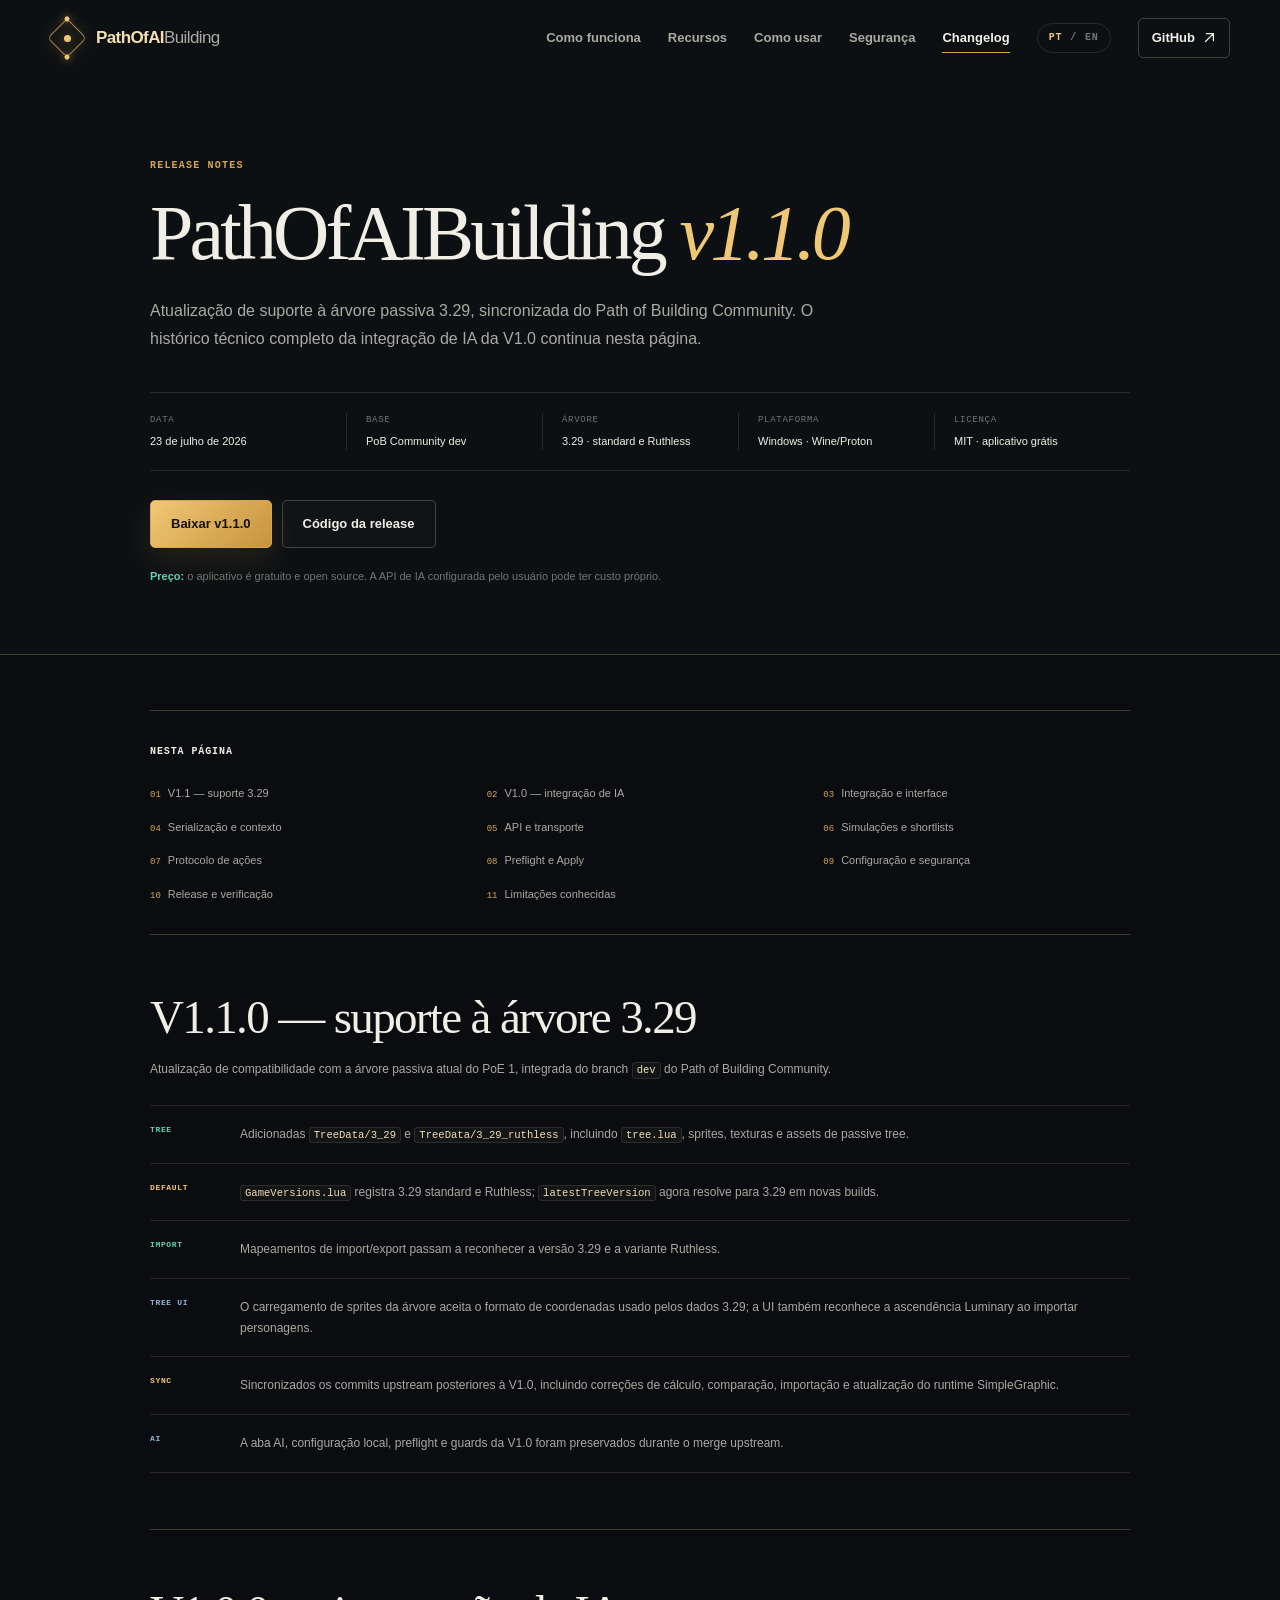
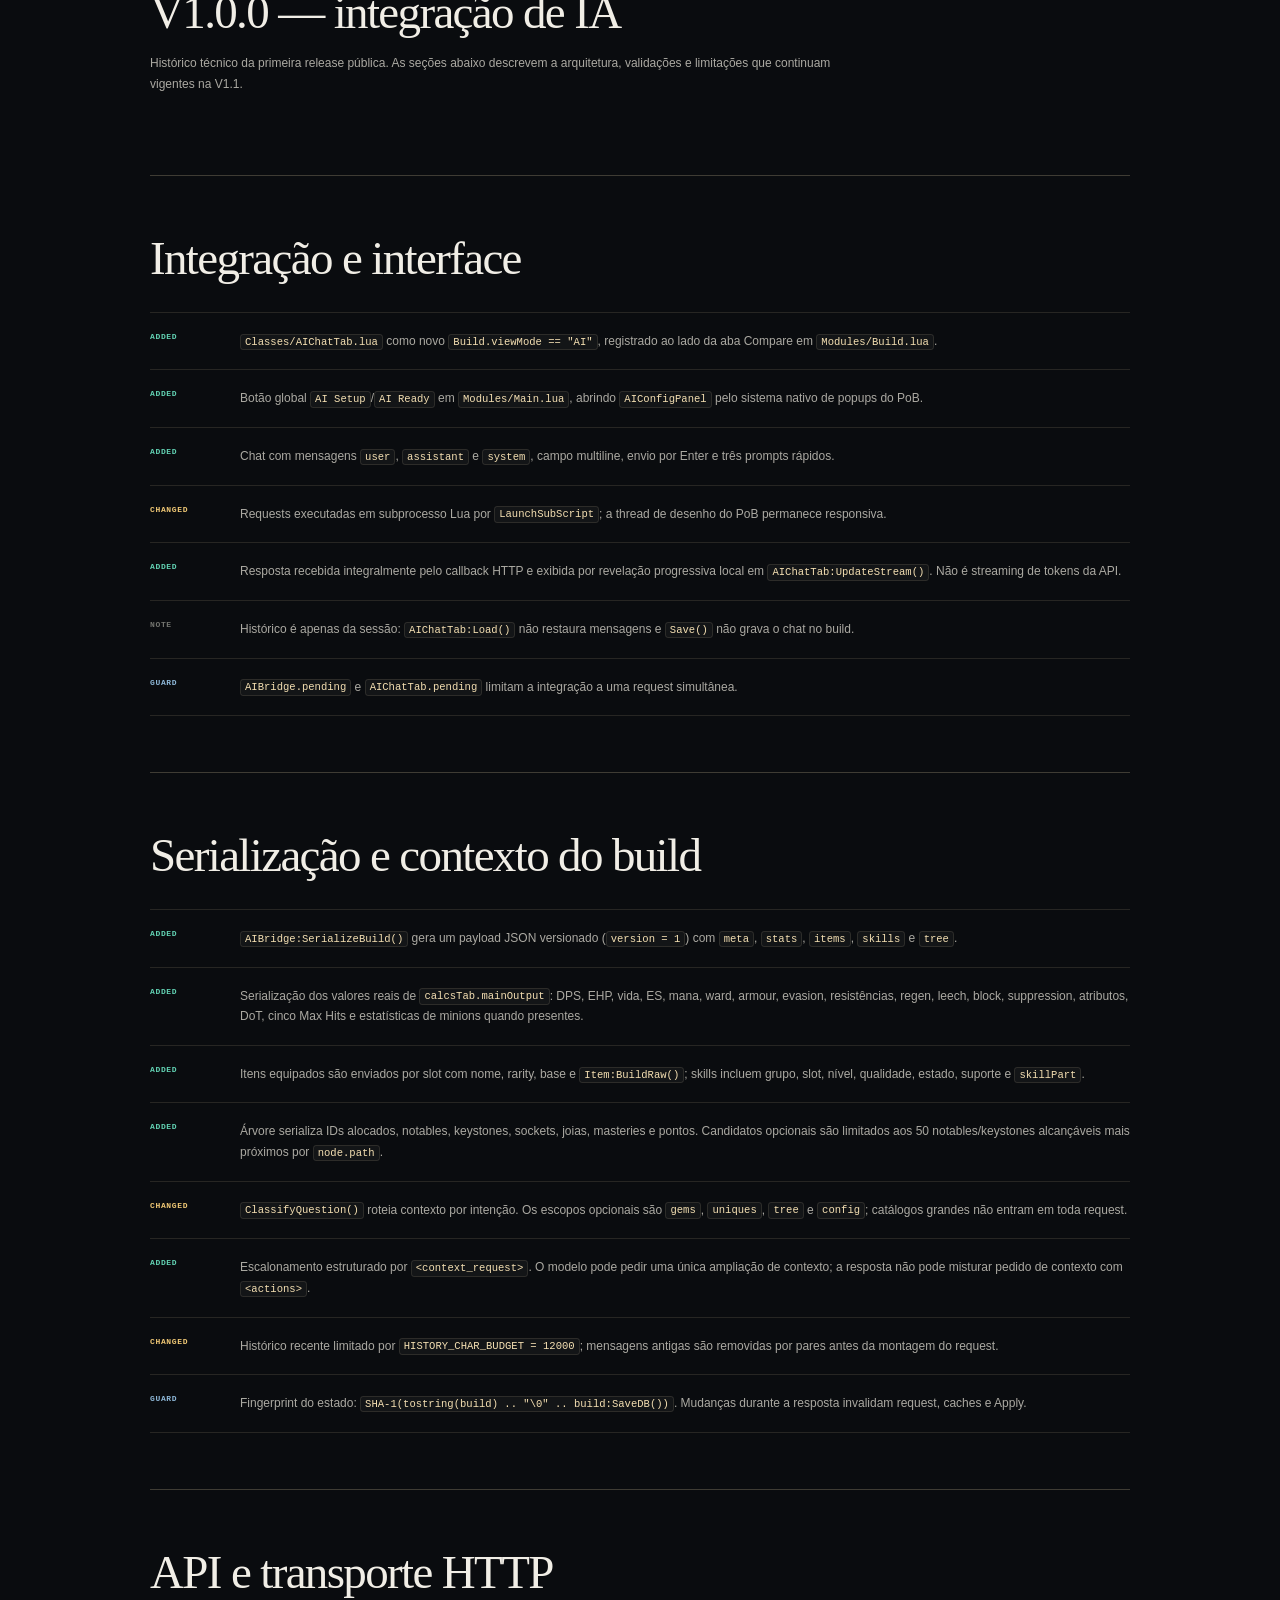
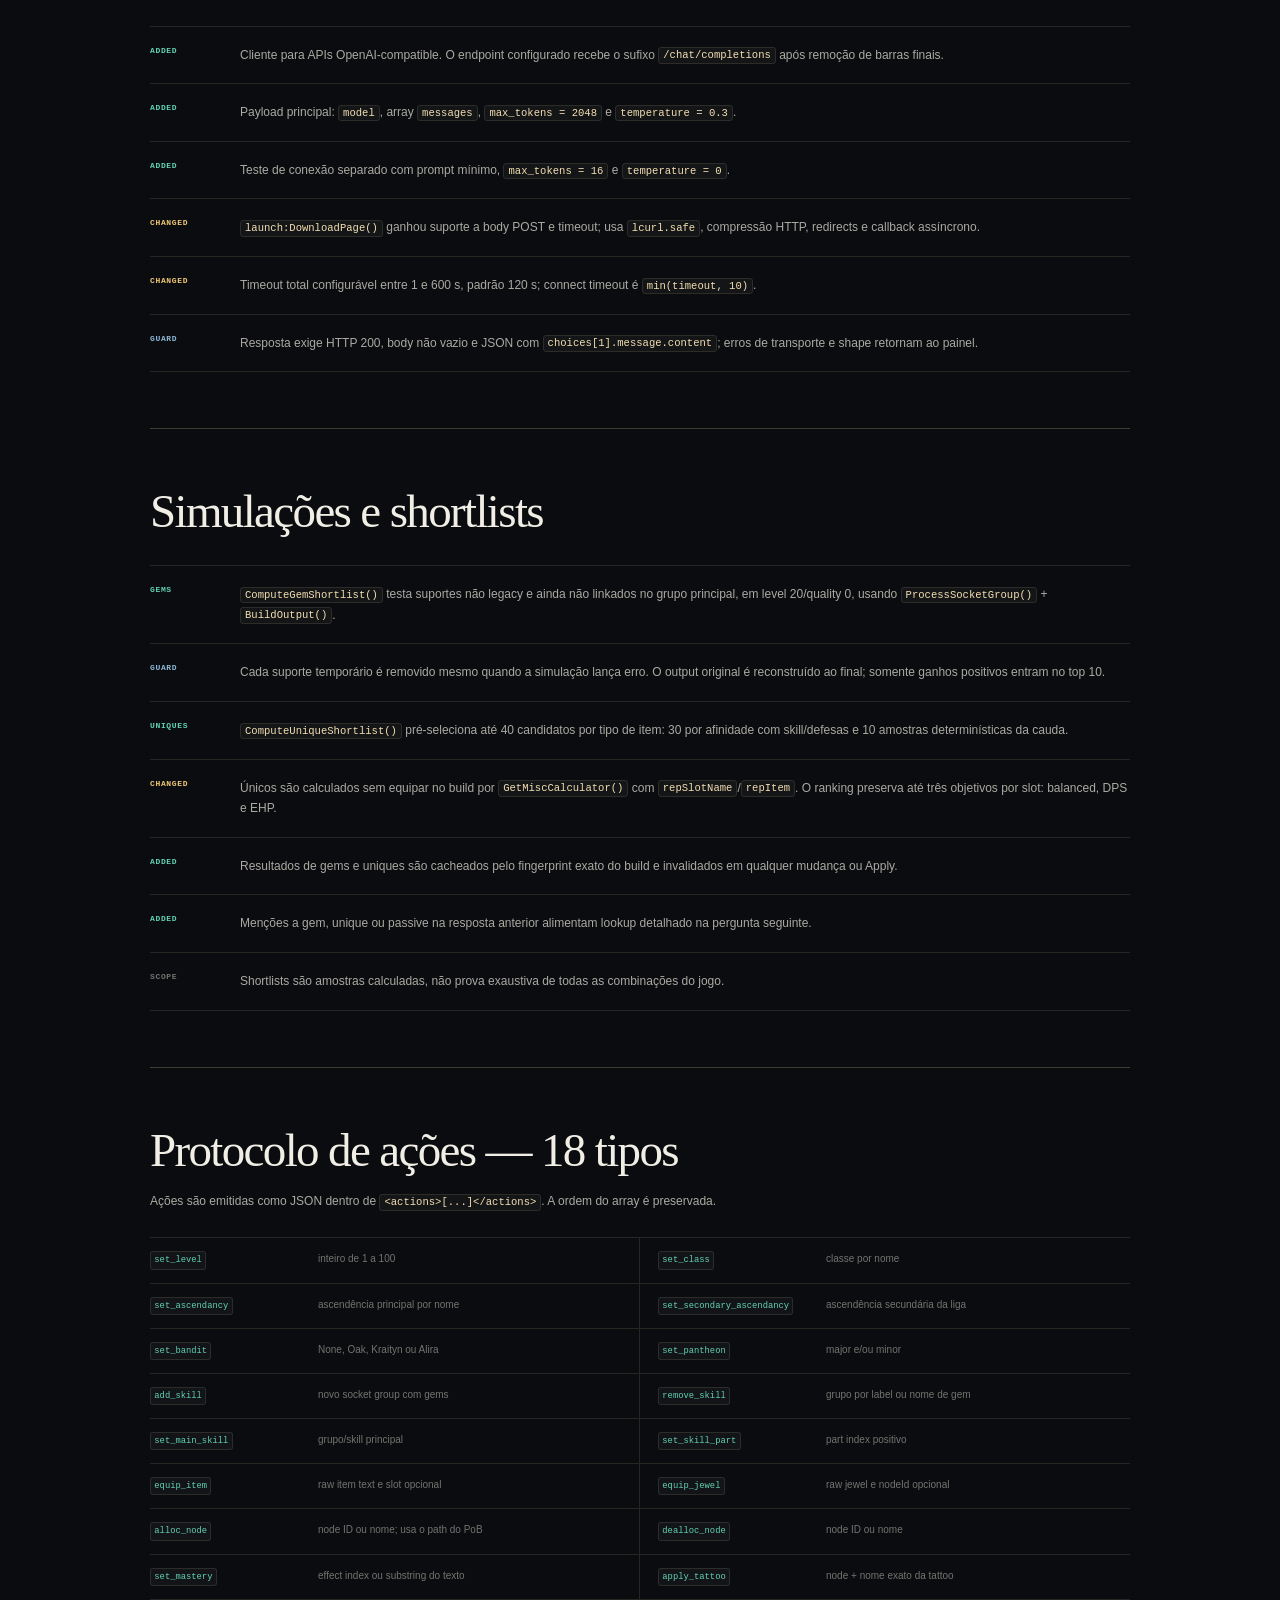
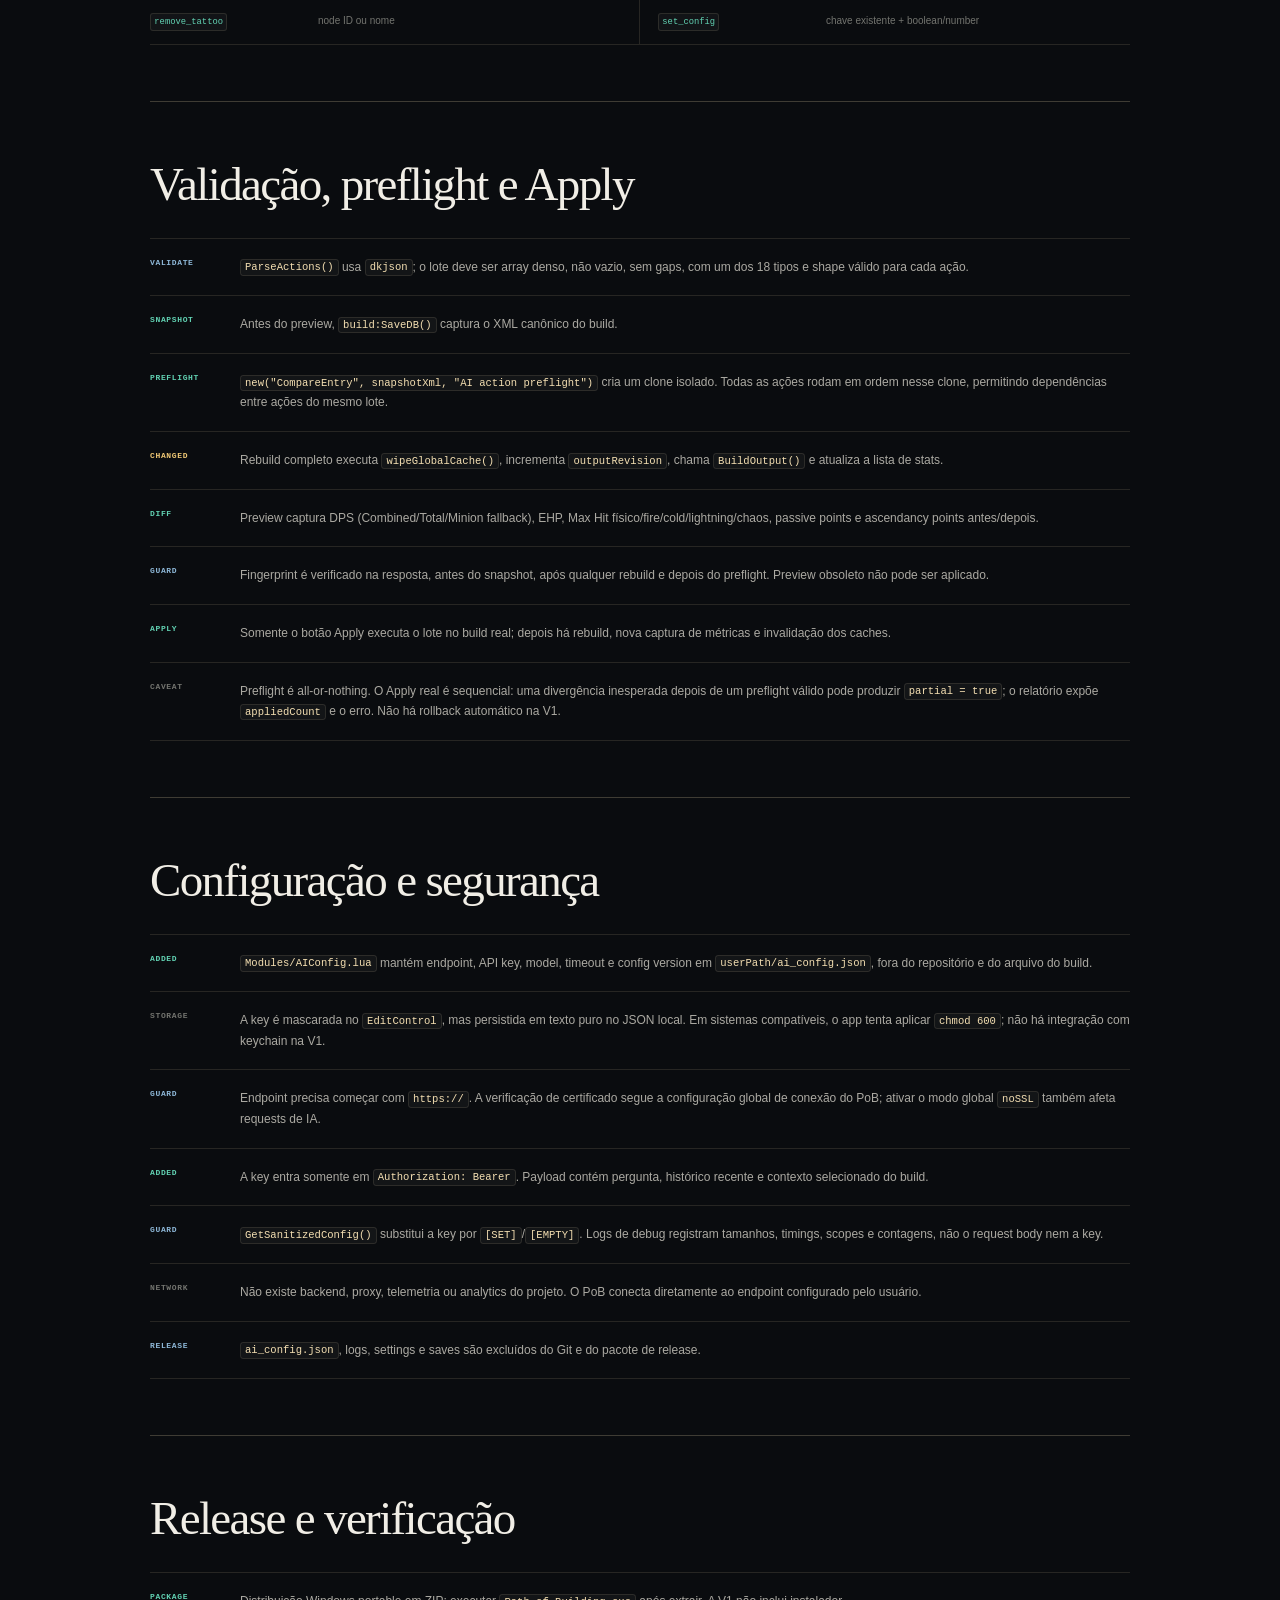
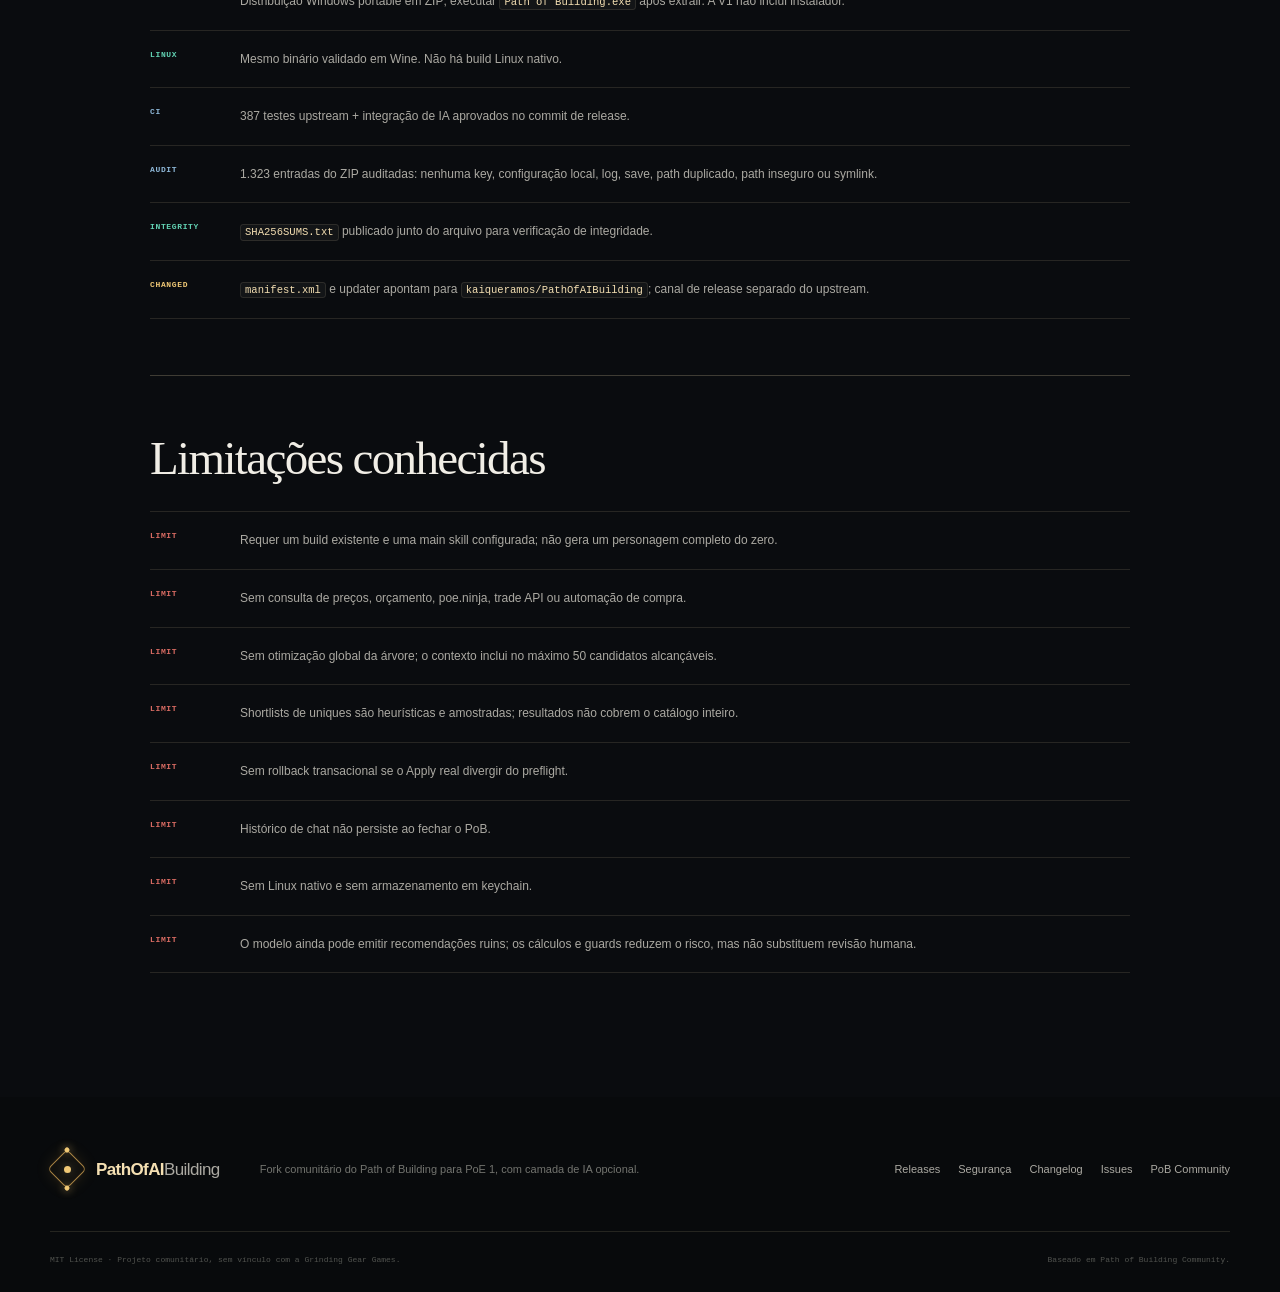
==== commit 6ca251d3: "release: prepare 1.1.0 with 3.29 support" ====
--- a/site/changelog/index.html
+++ b/site/changelog/index.html
@@ -5,14 +5,14 @@
   <meta charset="utf-8">
   <meta name="viewport" content="width=device-width, initial-scale=1">
   <meta name="theme-color" content="#0a0c0f">
-  <meta name="description" content="Changelog técnico do PathOfAIBuilding v1.0.0: arquitetura Lua, protocolo LLM, contexto seletivo, simulações no PoB, 18 ações, preflight e segurança.">
+  <meta name="description" content="Changelog técnico do PathOfAIBuilding v1.1.0: suporte à árvore 3.29, sincronização upstream e histórico da integração de IA.">
   <meta property="og:type" content="website">
-  <meta property="og:title" content="PathOfAIBuilding v1.0.0 — Changelog técnico">
-  <meta property="og:description" content="Lista técnica completa das mudanças incluídas no PathOfAIBuilding v1.0.0.">
+  <meta property="og:title" content="PathOfAIBuilding v1.1.0 — Árvore 3.29">
+  <meta property="og:description" content="Suporte à árvore passiva 3.29, sincronização upstream e histórico técnico da integração de IA.">
   <meta property="og:url" content="https://kaiqueramos.github.io/PathOfAIBuilding/changelog/">
   <meta property="og:image" content="https://kaiqueramos.github.io/PathOfAIBuilding/assets/ai-chat.webp">
   <meta name="twitter:card" content="summary_large_image">
-  <title>Changelog técnico v1.0.0 — PathOfAIBuilding</title>
+  <title>Changelog técnico v1.1.0 — PathOfAIBuilding</title>
   <link rel="canonical" href="https://kaiqueramos.github.io/PathOfAIBuilding/changelog/">
   <link rel="alternate" hreflang="pt-BR" href="https://kaiqueramos.github.io/PathOfAIBuilding/changelog/">
   <link rel="alternate" hreflang="en" href="https://kaiqueramos.github.io/PathOfAIBuilding/en/changelog/">
@@ -51,18 +51,18 @@
     <header class="changelog-header">
       <div class="shell changelog-shell">
         <span class="changelog-label">Release notes</span>
-        <h1>PathOfAIBuilding <em>v1.0.0</em></h1>
-        <p>Primeira release pública da integração de IA no Path of Building Community. Esta é a lista técnica das mudanças entregues.</p>
+        <h1>PathOfAIBuilding <em>v1.1.0</em></h1>
+        <p>Atualização de suporte à árvore passiva 3.29, sincronizada do Path of Building Community. O histórico técnico completo da integração de IA da V1.0 continua nesta página.</p>
         <dl class="changelog-meta">
-          <div><dt>Data</dt><dd>22 de julho de 2026</dd></div>
-          <div><dt>Base</dt><dd>PoB Community 2.65.0</dd></div>
-          <div><dt>Árvore</dt><dd>3.28</dd></div>
+          <div><dt>Data</dt><dd>23 de julho de 2026</dd></div>
+          <div><dt>Base</dt><dd>PoB Community dev</dd></div>
+          <div><dt>Árvore</dt><dd>3.29 · standard e Ruthless</dd></div>
           <div><dt>Plataforma</dt><dd>Windows · Wine/Proton</dd></div>
           <div><dt>Licença</dt><dd>MIT · aplicativo grátis</dd></div>
         </dl>
         <div class="changelog-links">
-          <a class="button button-primary" href="https://github.com/kaiqueramos/PathOfAIBuilding/releases/tag/v1.0.0">Baixar v1.0.0</a>
-          <a class="button button-ghost" href="https://github.com/kaiqueramos/PathOfAIBuilding/tree/v1.0.0">Código da release</a>
+          <a class="button button-primary" href="https://github.com/kaiqueramos/PathOfAIBuilding/releases/tag/v1.1.0">Baixar v1.1.0</a>
+          <a class="button button-ghost" href="https://github.com/kaiqueramos/PathOfAIBuilding/tree/v1.1.0">Código da release</a>
         </div>
         <p class="changelog-cost"><strong>Preço:</strong> o aplicativo é gratuito e open source. A API de IA configurada pelo usuário pode ter custo próprio.</p>
       </div>
@@ -70,12 +70,14 @@
 
     <article class="shell changelog-shell changelog-content">
       <nav class="changelog-toc" aria-label="Índice do changelog">
-        <strong>Nesta versão</strong>
+        <strong>Nesta página</strong>
         <ol>
+          <li><a href="#v1-1-3-29">V1.1 — suporte 3.29</a></li>
+          <li><a href="#v1-0">V1.0 — integração de IA</a></li>
           <li><a href="#interface">Integração e interface</a></li>
           <li><a href="#contexto">Serialização e contexto</a></li>
           <li><a href="#api">API e transporte</a></li>
-          <li><a href="#simulacoes">Simulações</a></li>
+          <li><a href="#simulacoes">Simulações e shortlists</a></li>
           <li><a href="#acoes">Protocolo de ações</a></li>
           <li><a href="#preflight">Preflight e Apply</a></li>
           <li><a href="#seguranca-tecnica">Configuração e segurança</a></li>
@@ -83,6 +85,24 @@
           <li><a href="#limites">Limitações conhecidas</a></li>
         </ol>
       </nav>
+
+      <section class="changelog-section" id="v1-1-3-29">
+        <h2>V1.1.0 — suporte à árvore 3.29</h2>
+        <p class="section-intro">Atualização de compatibilidade com a árvore passiva atual do PoE 1, integrada do branch <code>dev</code> do Path of Building Community.</p>
+        <ul class="change-list">
+          <li><span class="change-kind added">Tree</span><div>Adicionadas <code>TreeData/3_29</code> e <code>TreeData/3_29_ruthless</code>, incluindo <code>tree.lua</code>, sprites, texturas e assets de passive tree.</div></li>
+          <li><span class="change-kind changed">Default</span><div><code>GameVersions.lua</code> registra 3.29 standard e Ruthless; <code>latestTreeVersion</code> agora resolve para 3.29 em novas builds.</div></li>
+          <li><span class="change-kind added">Import</span><div>Mapeamentos de import/export passam a reconhecer a versão 3.29 e a variante Ruthless.</div></li>
+          <li><span class="change-kind fixed">Tree UI</span><div>O carregamento de sprites da árvore aceita o formato de coordenadas usado pelos dados 3.29; a UI também reconhece a ascendência Luminary ao importar personagens.</div></li>
+          <li><span class="change-kind changed">Sync</span><div>Sincronizados os commits upstream posteriores à V1.0, incluindo correções de cálculo, comparação, importação e atualização do runtime SimpleGraphic.</div></li>
+          <li><span class="change-kind fixed">AI</span><div>A aba AI, configuração local, preflight e guards da V1.0 foram preservados durante o merge upstream.</div></li>
+        </ul>
+      </section>
+
+      <section class="changelog-section" id="v1-0">
+        <h2>V1.0.0 — integração de IA</h2>
+        <p class="section-intro">Histórico técnico da primeira release pública. As seções abaixo descrevem a arquitetura, validações e limitações que continuam vigentes na V1.1.</p>
+      </section>
 
       <section class="changelog-section" id="interface">
         <h2>Integração e interface</h2>
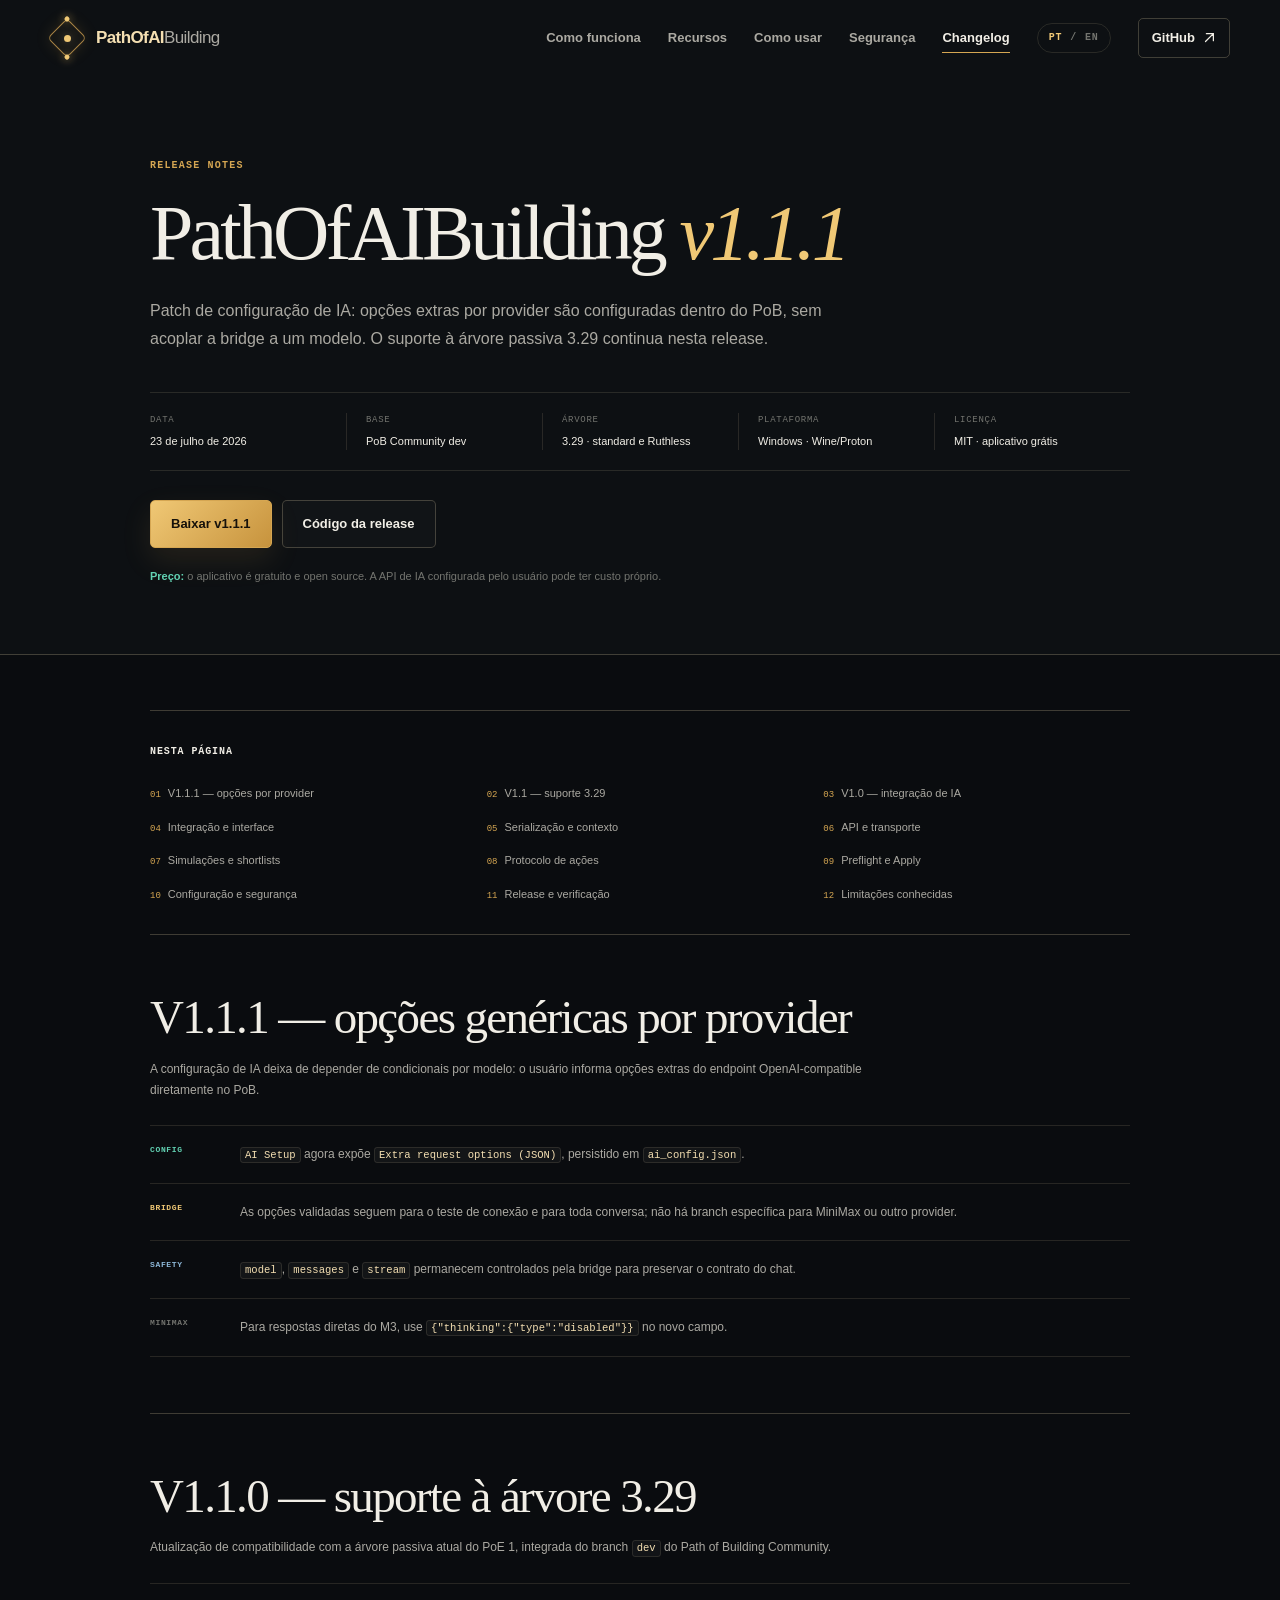
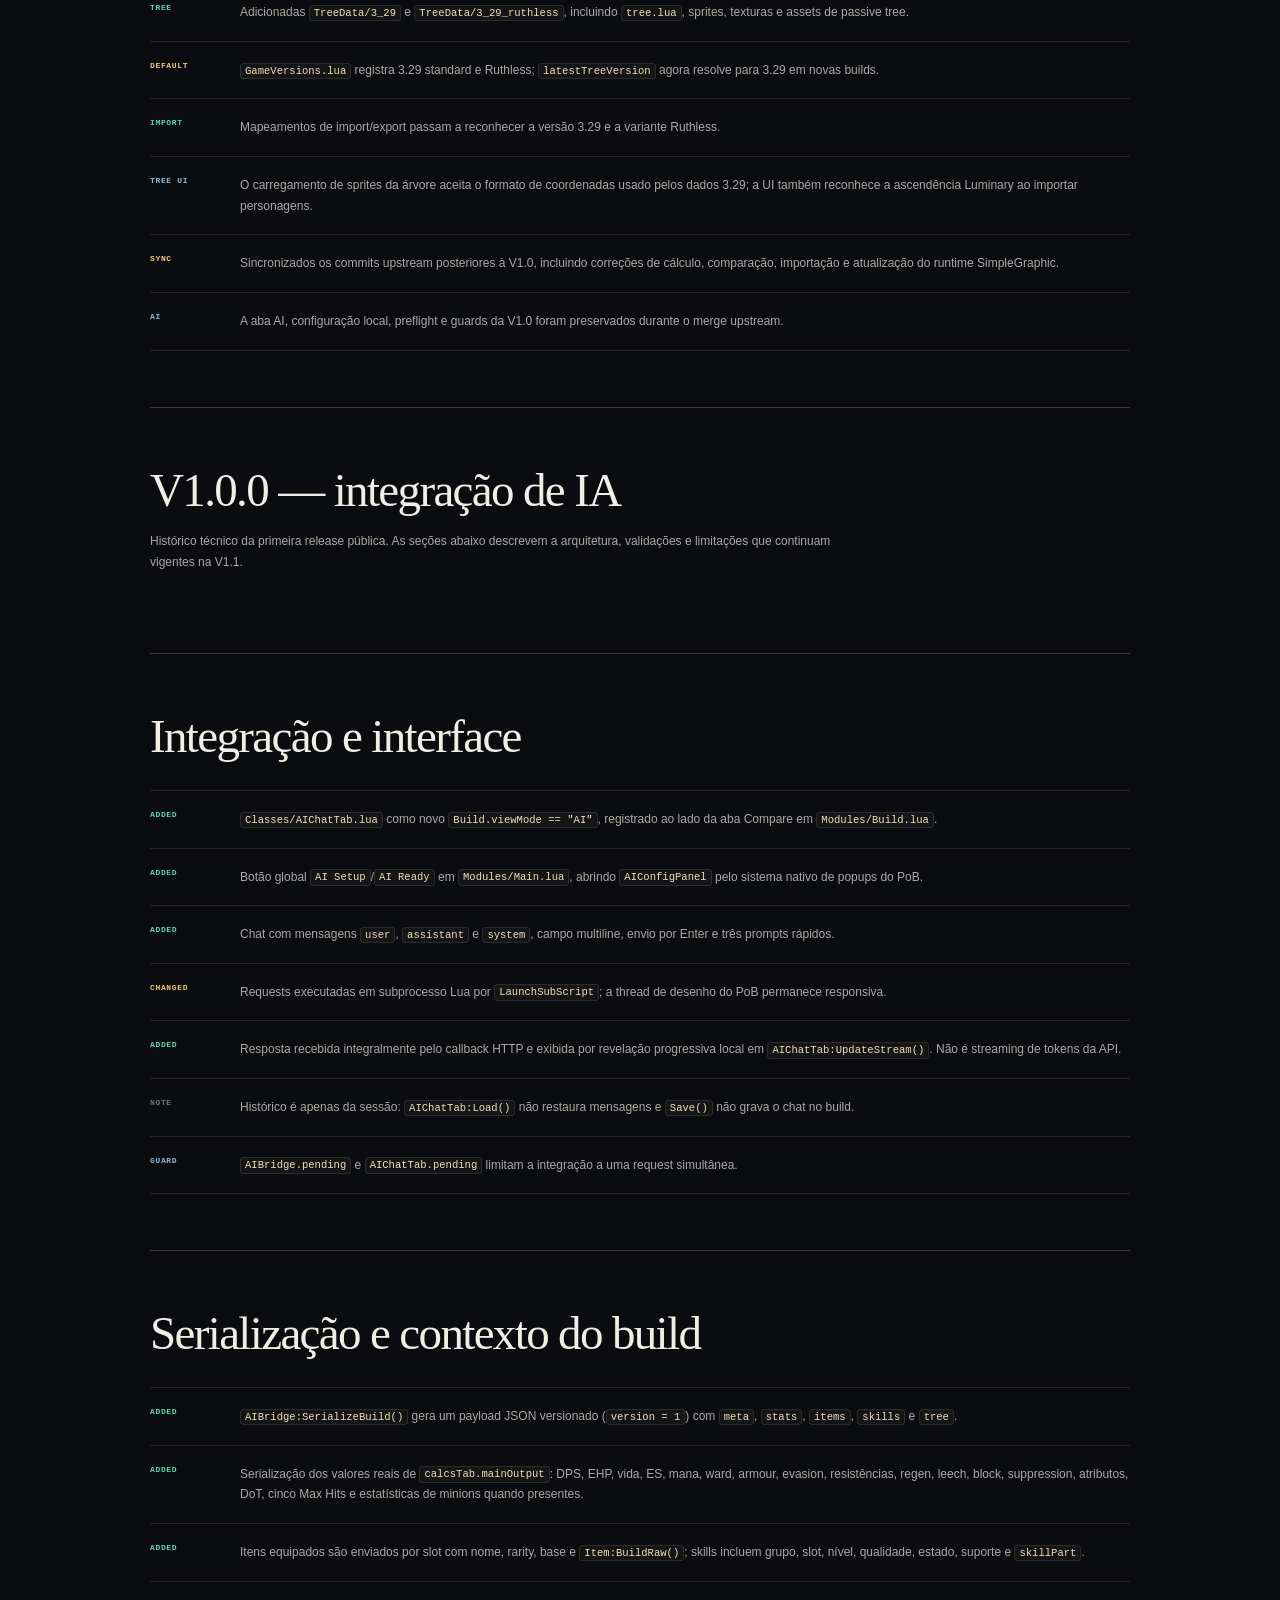
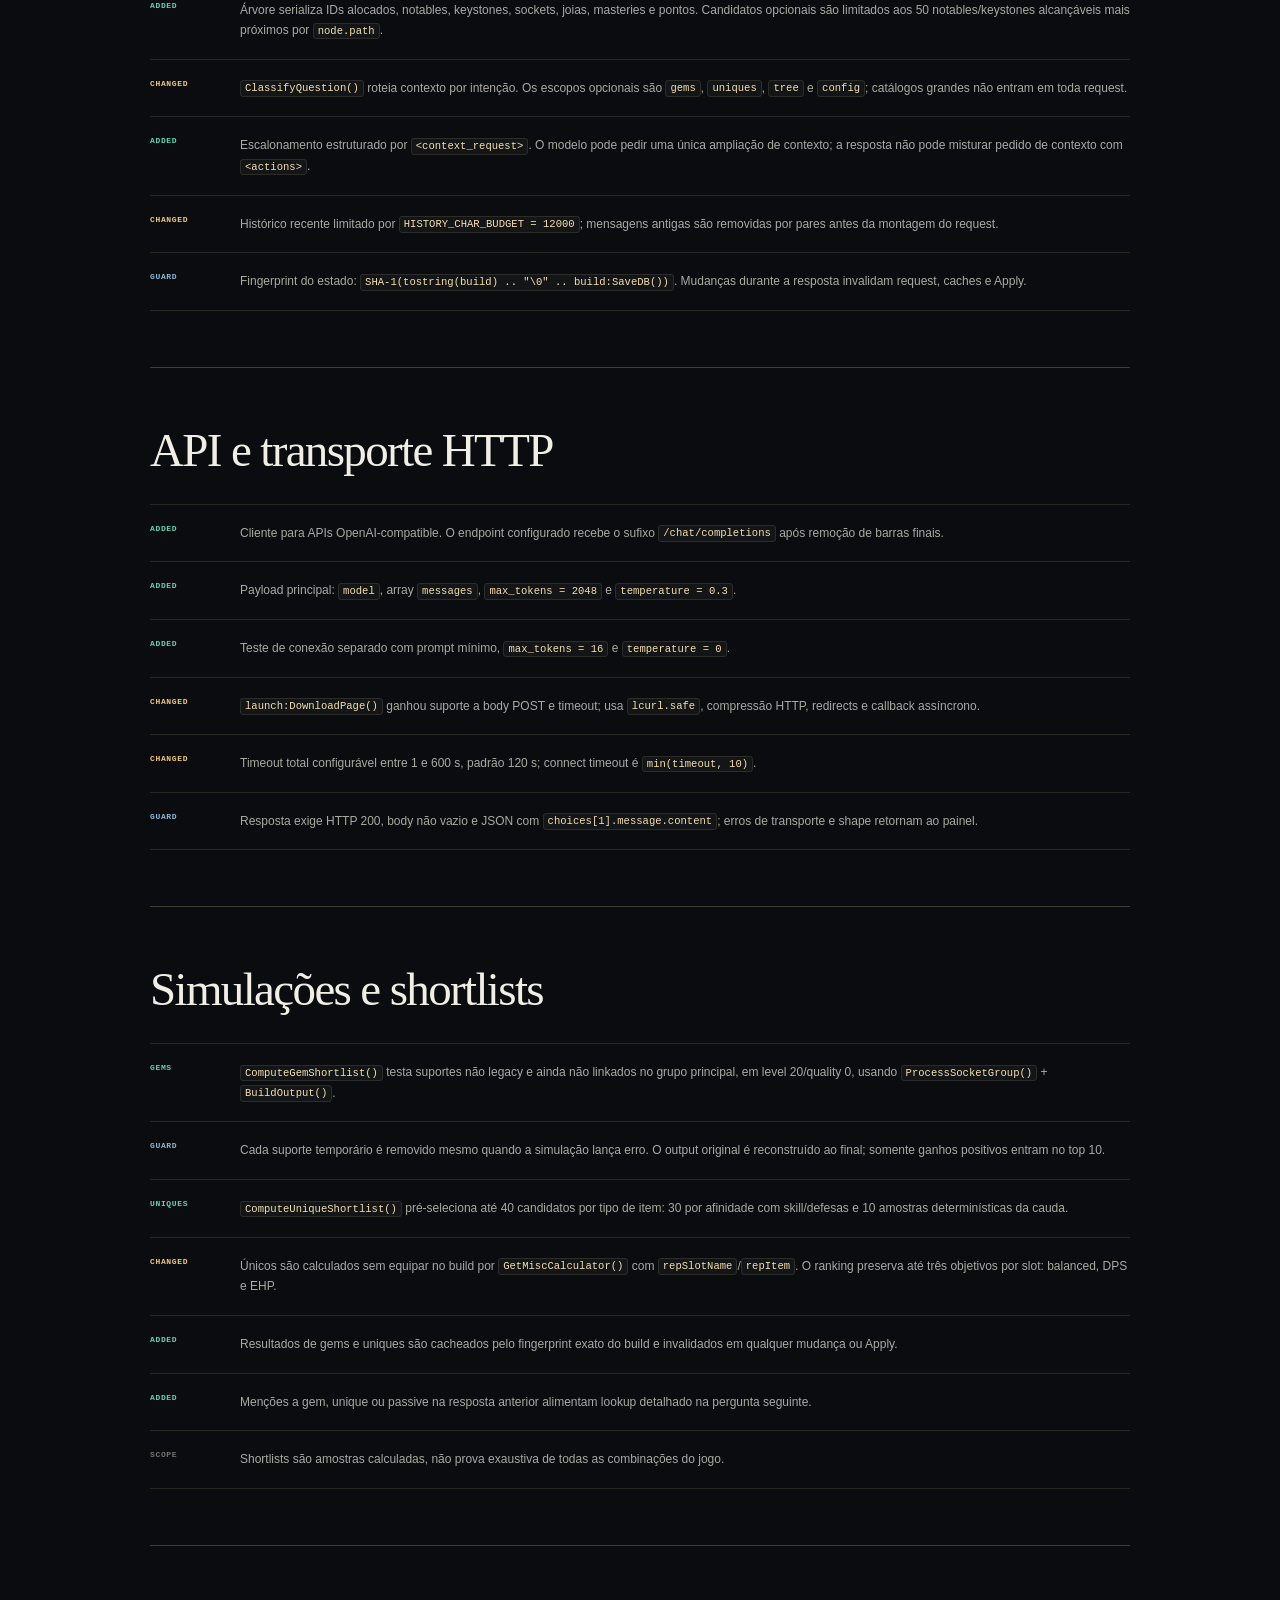
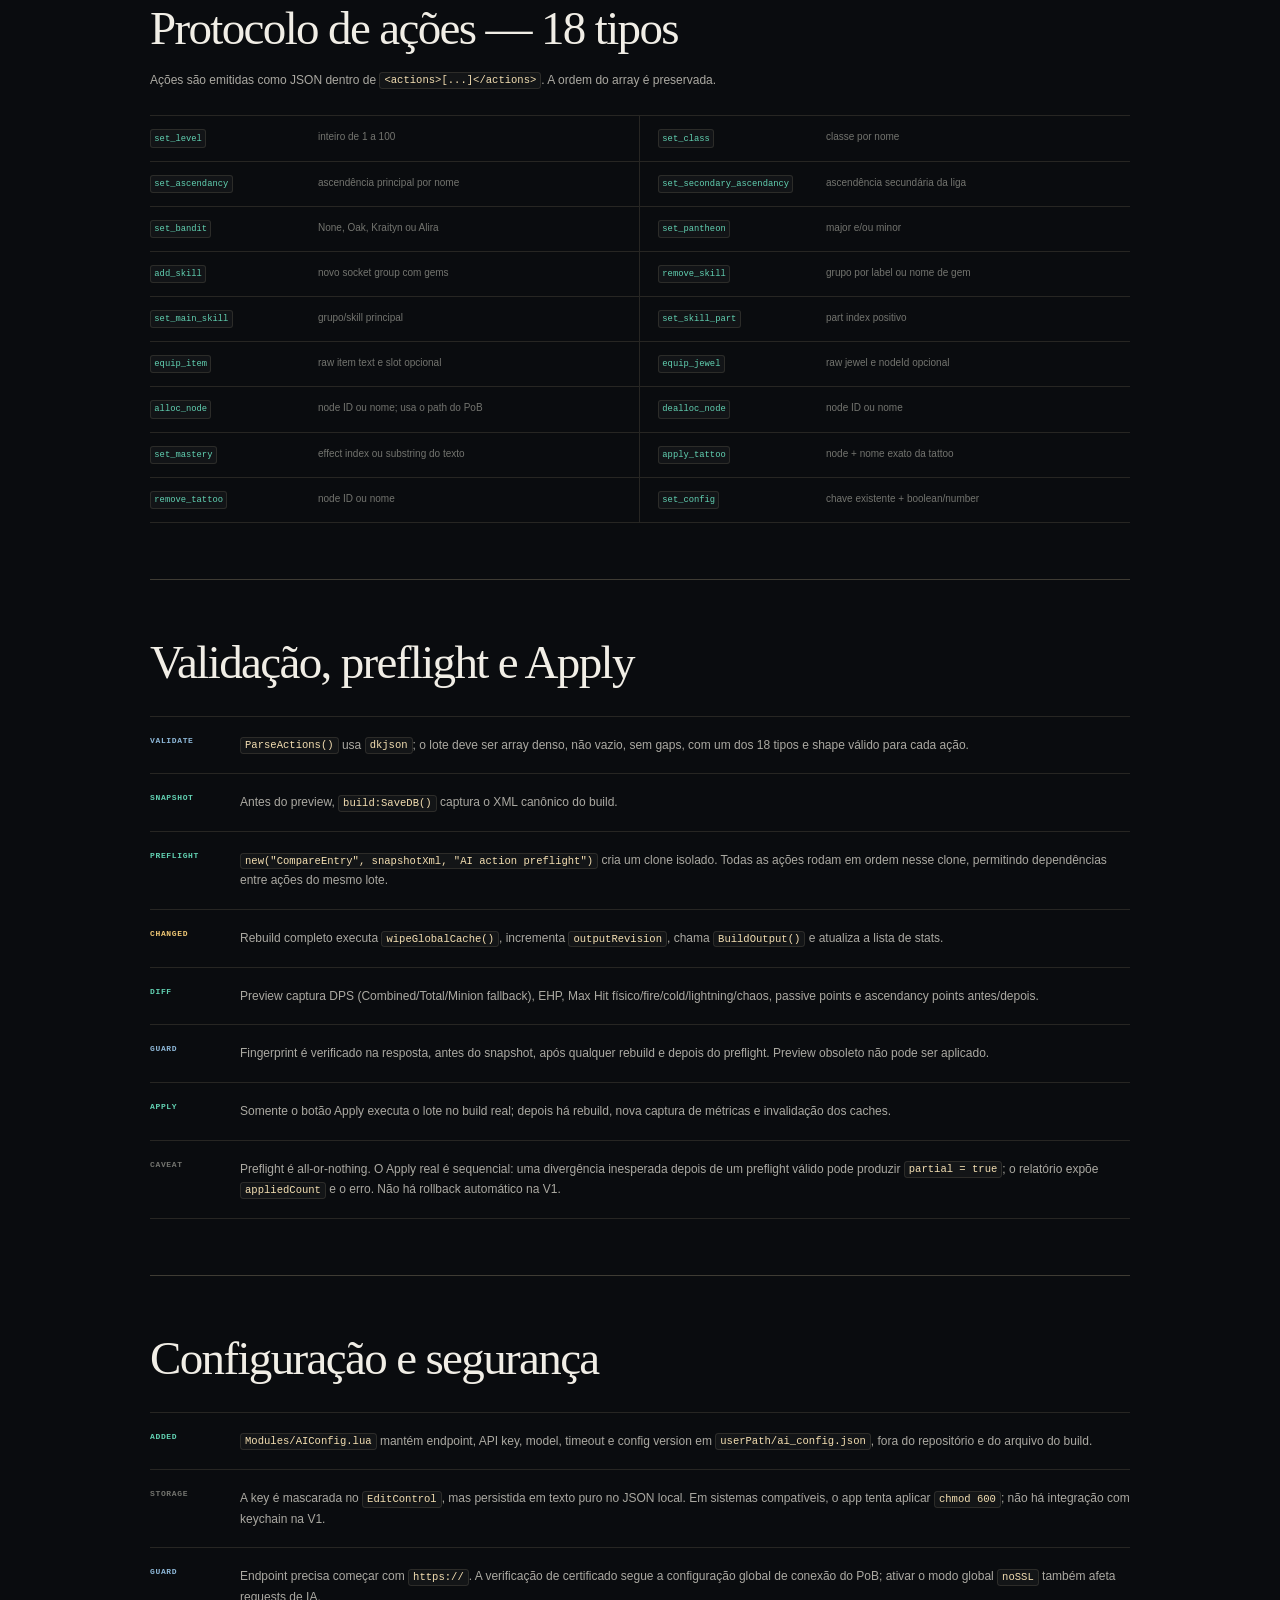
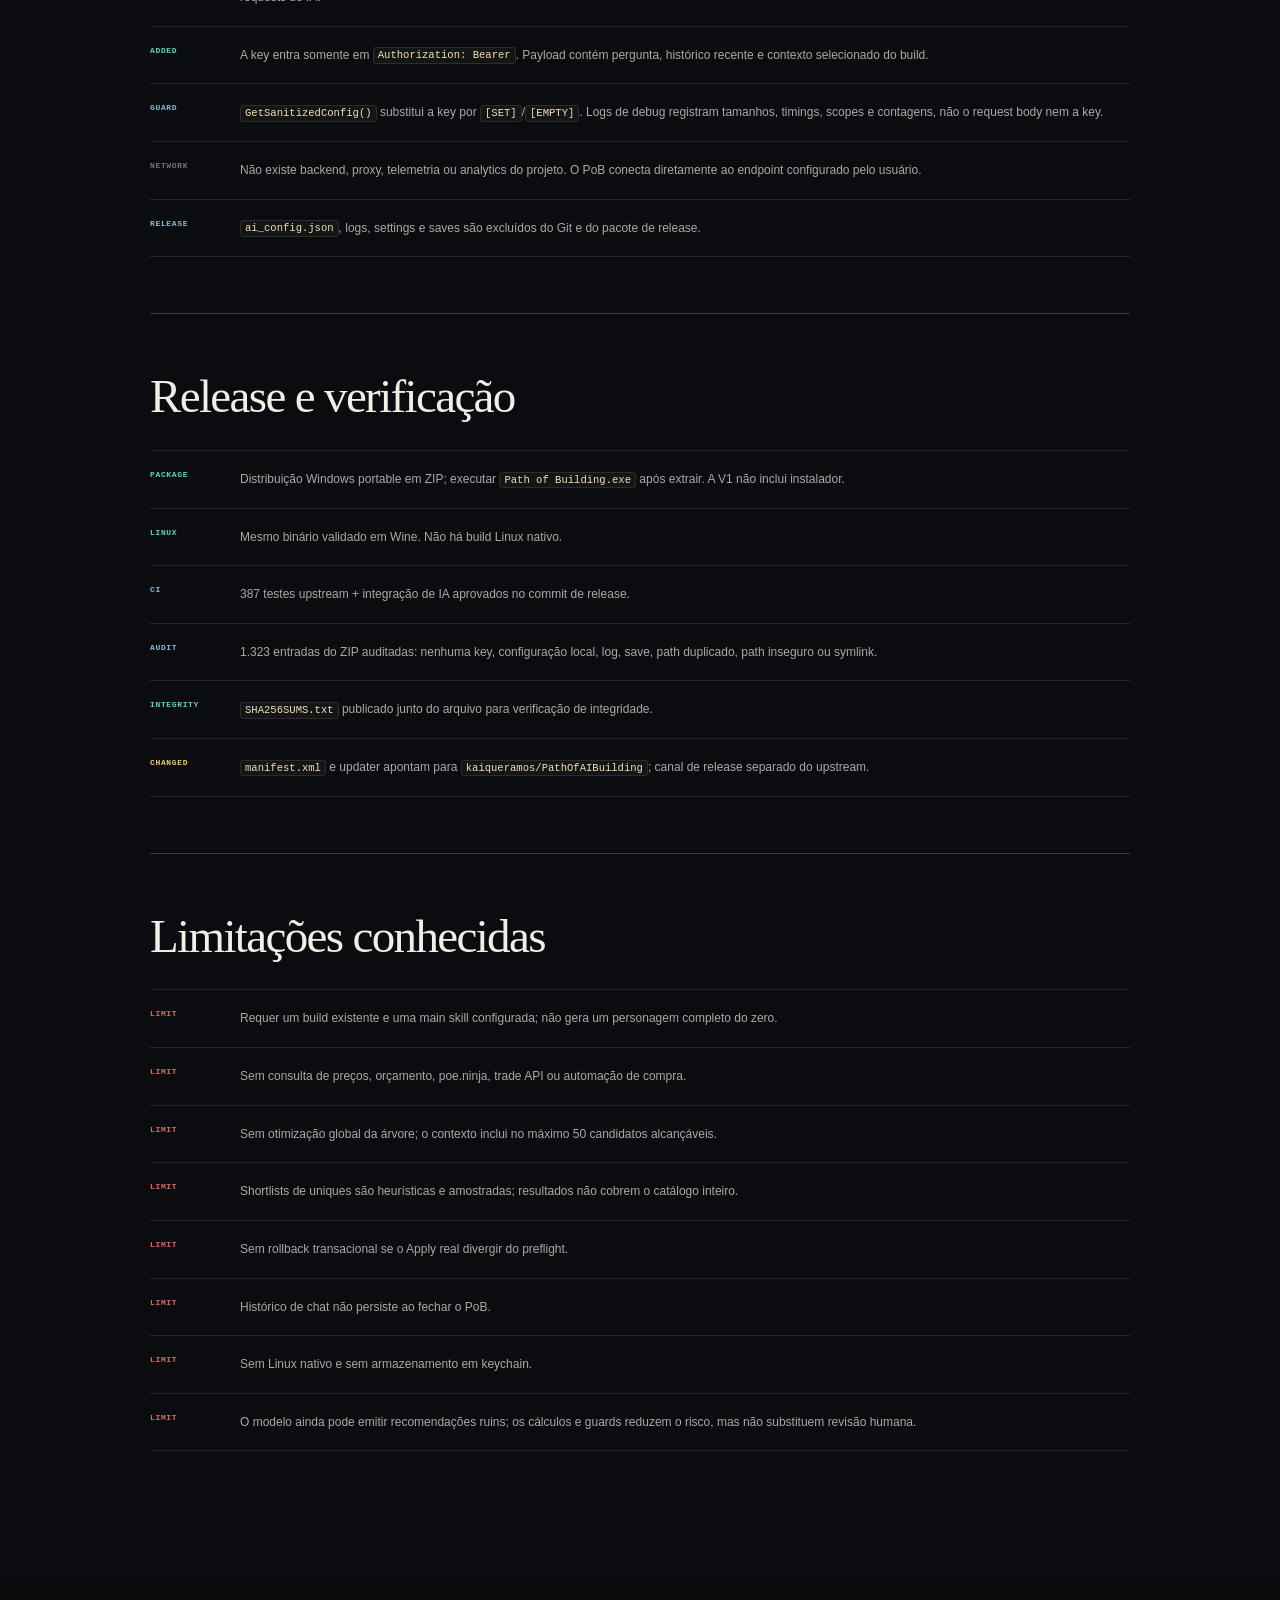
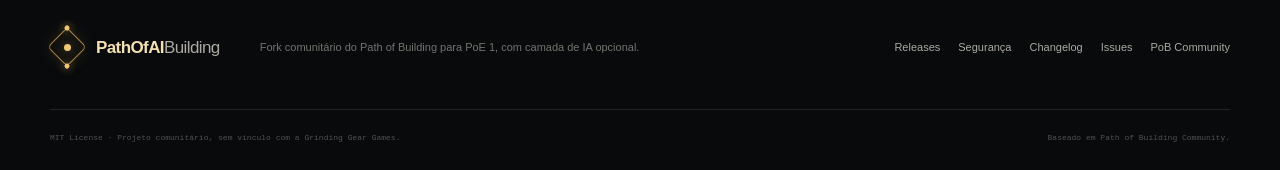
==== commit 5ba32518: "release: prepare 1.1.1 provider options" ====
--- a/site/changelog/index.html
+++ b/site/changelog/index.html
@@ -5,14 +5,14 @@
   <meta charset="utf-8">
   <meta name="viewport" content="width=device-width, initial-scale=1">
   <meta name="theme-color" content="#0a0c0f">
-  <meta name="description" content="Changelog técnico do PathOfAIBuilding v1.1.0: suporte à árvore 3.29, sincronização upstream e histórico da integração de IA.">
+  <meta name="description" content="Changelog técnico do PathOfAIBuilding v1.1.1: opções genéricas por provider, suporte à árvore 3.29 e histórico da integração de IA.">
   <meta property="og:type" content="website">
-  <meta property="og:title" content="PathOfAIBuilding v1.1.0 — Árvore 3.29">
-  <meta property="og:description" content="Suporte à árvore passiva 3.29, sincronização upstream e histórico técnico da integração de IA.">
+  <meta property="og:title" content="PathOfAIBuilding v1.1.1 — opções de provider">
+  <meta property="og:description" content="Opções genéricas de request por provider, suporte à árvore passiva 3.29 e histórico técnico da integração de IA.">
   <meta property="og:url" content="https://kaiqueramos.github.io/PathOfAIBuilding/changelog/">
   <meta property="og:image" content="https://kaiqueramos.github.io/PathOfAIBuilding/assets/ai-chat.webp">
   <meta name="twitter:card" content="summary_large_image">
-  <title>Changelog técnico v1.1.0 — PathOfAIBuilding</title>
+  <title>Changelog técnico v1.1.1 — PathOfAIBuilding</title>
   <link rel="canonical" href="https://kaiqueramos.github.io/PathOfAIBuilding/changelog/">
   <link rel="alternate" hreflang="pt-BR" href="https://kaiqueramos.github.io/PathOfAIBuilding/changelog/">
   <link rel="alternate" hreflang="en" href="https://kaiqueramos.github.io/PathOfAIBuilding/en/changelog/">
@@ -51,8 +51,8 @@
     <header class="changelog-header">
       <div class="shell changelog-shell">
         <span class="changelog-label">Release notes</span>
-        <h1>PathOfAIBuilding <em>v1.1.0</em></h1>
-        <p>Atualização de suporte à árvore passiva 3.29, sincronizada do Path of Building Community. O histórico técnico completo da integração de IA da V1.0 continua nesta página.</p>
+        <h1>PathOfAIBuilding <em>v1.1.1</em></h1>
+        <p>Patch de configuração de IA: opções extras por provider são configuradas dentro do PoB, sem acoplar a bridge a um modelo. O suporte à árvore passiva 3.29 continua nesta release.</p>
         <dl class="changelog-meta">
           <div><dt>Data</dt><dd>23 de julho de 2026</dd></div>
           <div><dt>Base</dt><dd>PoB Community dev</dd></div>
@@ -61,8 +61,8 @@
           <div><dt>Licença</dt><dd>MIT · aplicativo grátis</dd></div>
         </dl>
         <div class="changelog-links">
-          <a class="button button-primary" href="https://github.com/kaiqueramos/PathOfAIBuilding/releases/tag/v1.1.0">Baixar v1.1.0</a>
-          <a class="button button-ghost" href="https://github.com/kaiqueramos/PathOfAIBuilding/tree/v1.1.0">Código da release</a>
+          <a class="button button-primary" href="https://github.com/kaiqueramos/PathOfAIBuilding/releases/tag/v1.1.1">Baixar v1.1.1</a>
+          <a class="button button-ghost" href="https://github.com/kaiqueramos/PathOfAIBuilding/tree/v1.1.1">Código da release</a>
         </div>
         <p class="changelog-cost"><strong>Preço:</strong> o aplicativo é gratuito e open source. A API de IA configurada pelo usuário pode ter custo próprio.</p>
       </div>
@@ -72,6 +72,7 @@
       <nav class="changelog-toc" aria-label="Índice do changelog">
         <strong>Nesta página</strong>
         <ol>
+          <li><a href="#v1-1-1">V1.1.1 — opções por provider</a></li>
           <li><a href="#v1-1-3-29">V1.1 — suporte 3.29</a></li>
           <li><a href="#v1-0">V1.0 — integração de IA</a></li>
           <li><a href="#interface">Integração e interface</a></li>
@@ -85,6 +86,17 @@
           <li><a href="#limites">Limitações conhecidas</a></li>
         </ol>
       </nav>
+
+      <section class="changelog-section" id="v1-1-1">
+        <h2>V1.1.1 — opções genéricas por provider</h2>
+        <p class="section-intro">A configuração de IA deixa de depender de condicionais por modelo: o usuário informa opções extras do endpoint OpenAI-compatible diretamente no PoB.</p>
+        <ul class="change-list">
+          <li><span class="change-kind added">Config</span><div><code>AI Setup</code> agora expõe <code>Extra request options (JSON)</code>, persistido em <code>ai_config.json</code>.</div></li>
+          <li><span class="change-kind changed">Bridge</span><div>As opções validadas seguem para o teste de conexão e para toda conversa; não há branch específica para MiniMax ou outro provider.</div></li>
+          <li><span class="change-kind fixed">Safety</span><div><code>model</code>, <code>messages</code> e <code>stream</code> permanecem controlados pela bridge para preservar o contrato do chat.</div></li>
+          <li><span class="change-kind note">MiniMax</span><div>Para respostas diretas do M3, use <code>{"thinking":{"type":"disabled"}}</code> no novo campo.</div></li>
+        </ul>
+      </section>
 
       <section class="changelog-section" id="v1-1-3-29">
         <h2>V1.1.0 — suporte à árvore 3.29</h2>
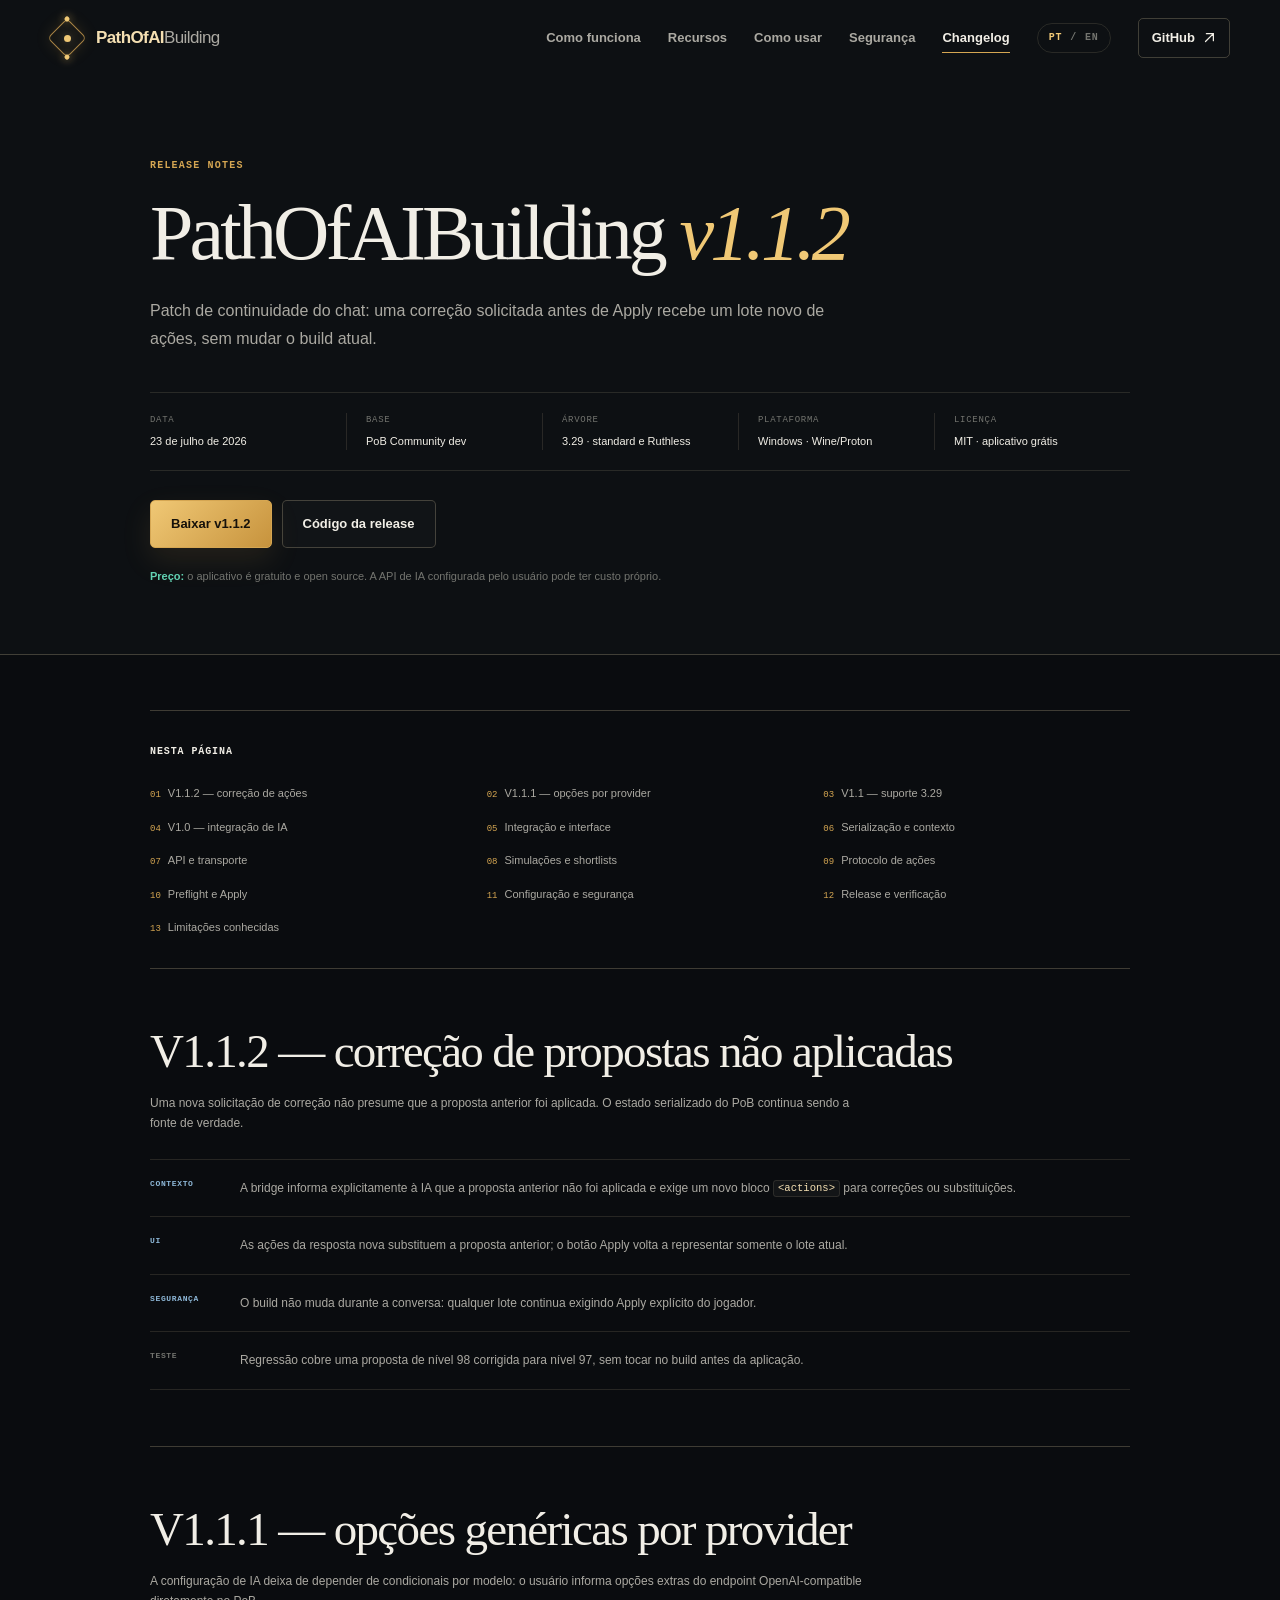
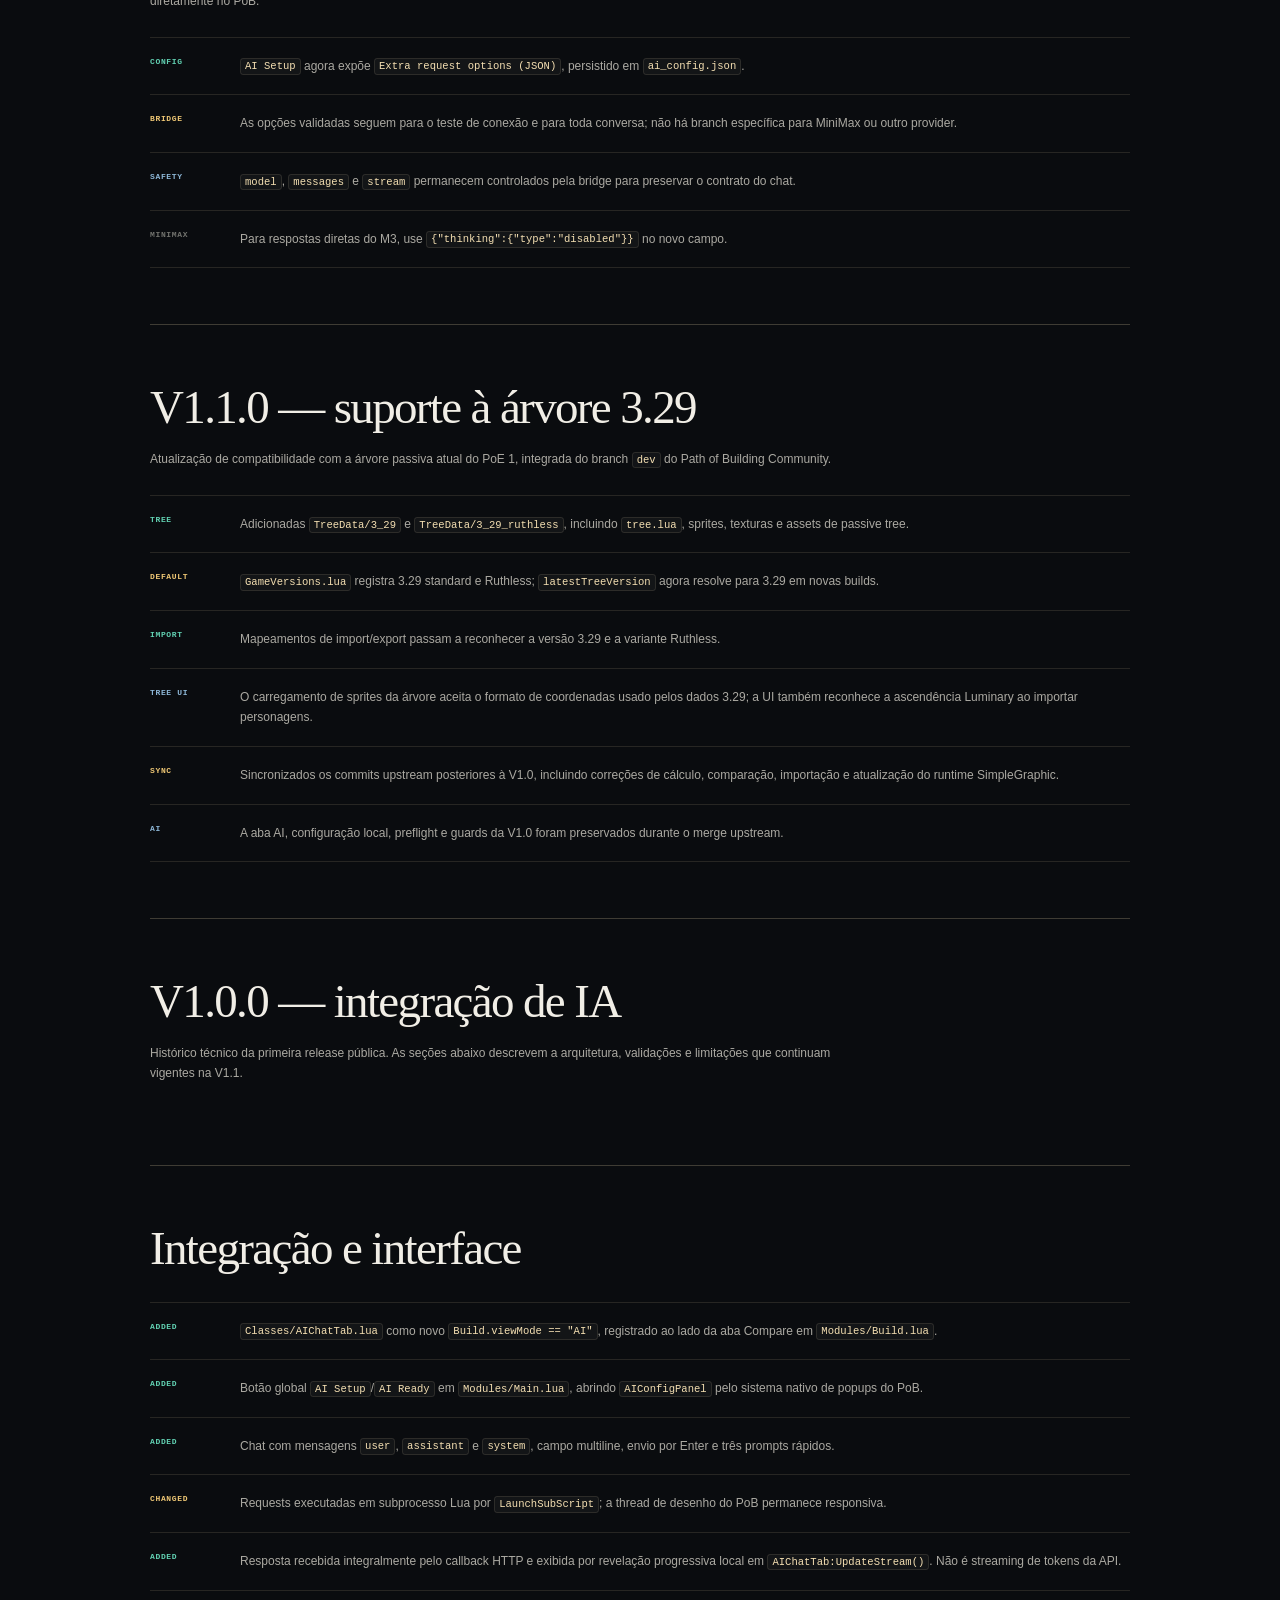
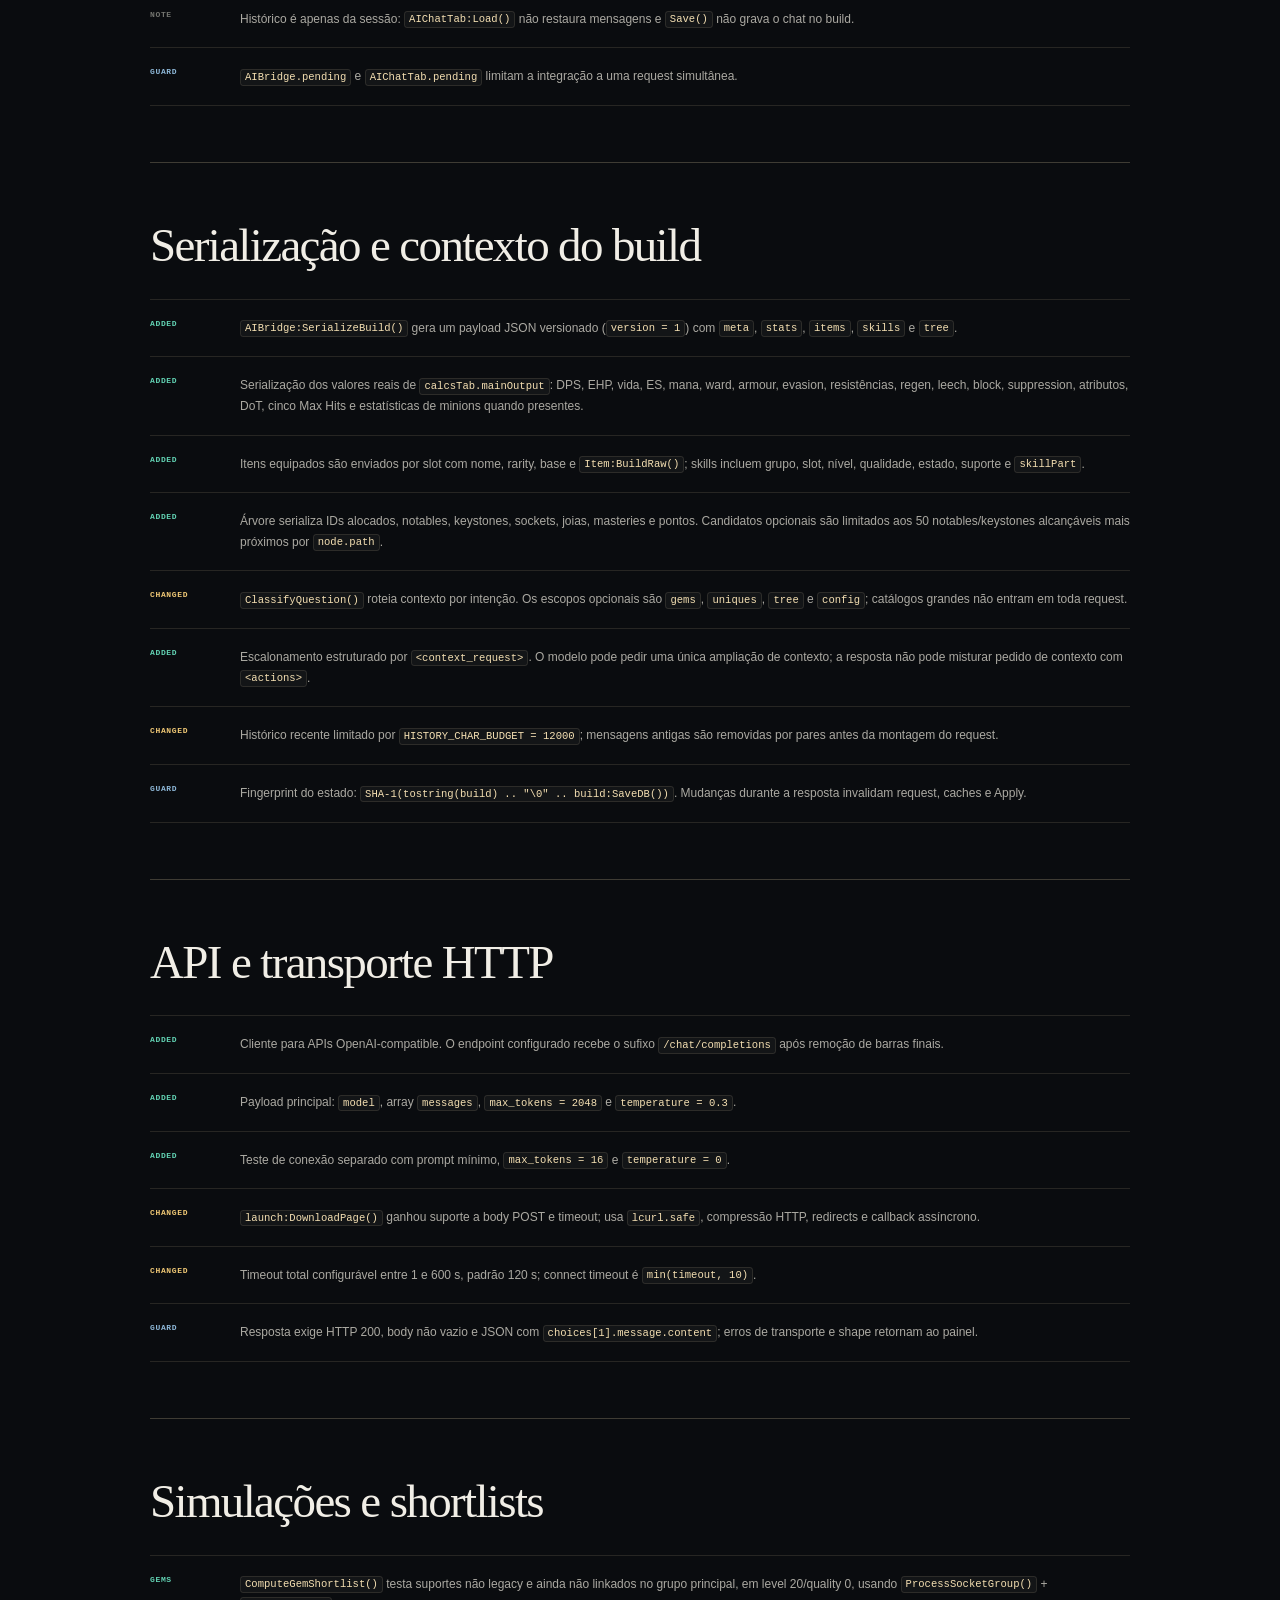
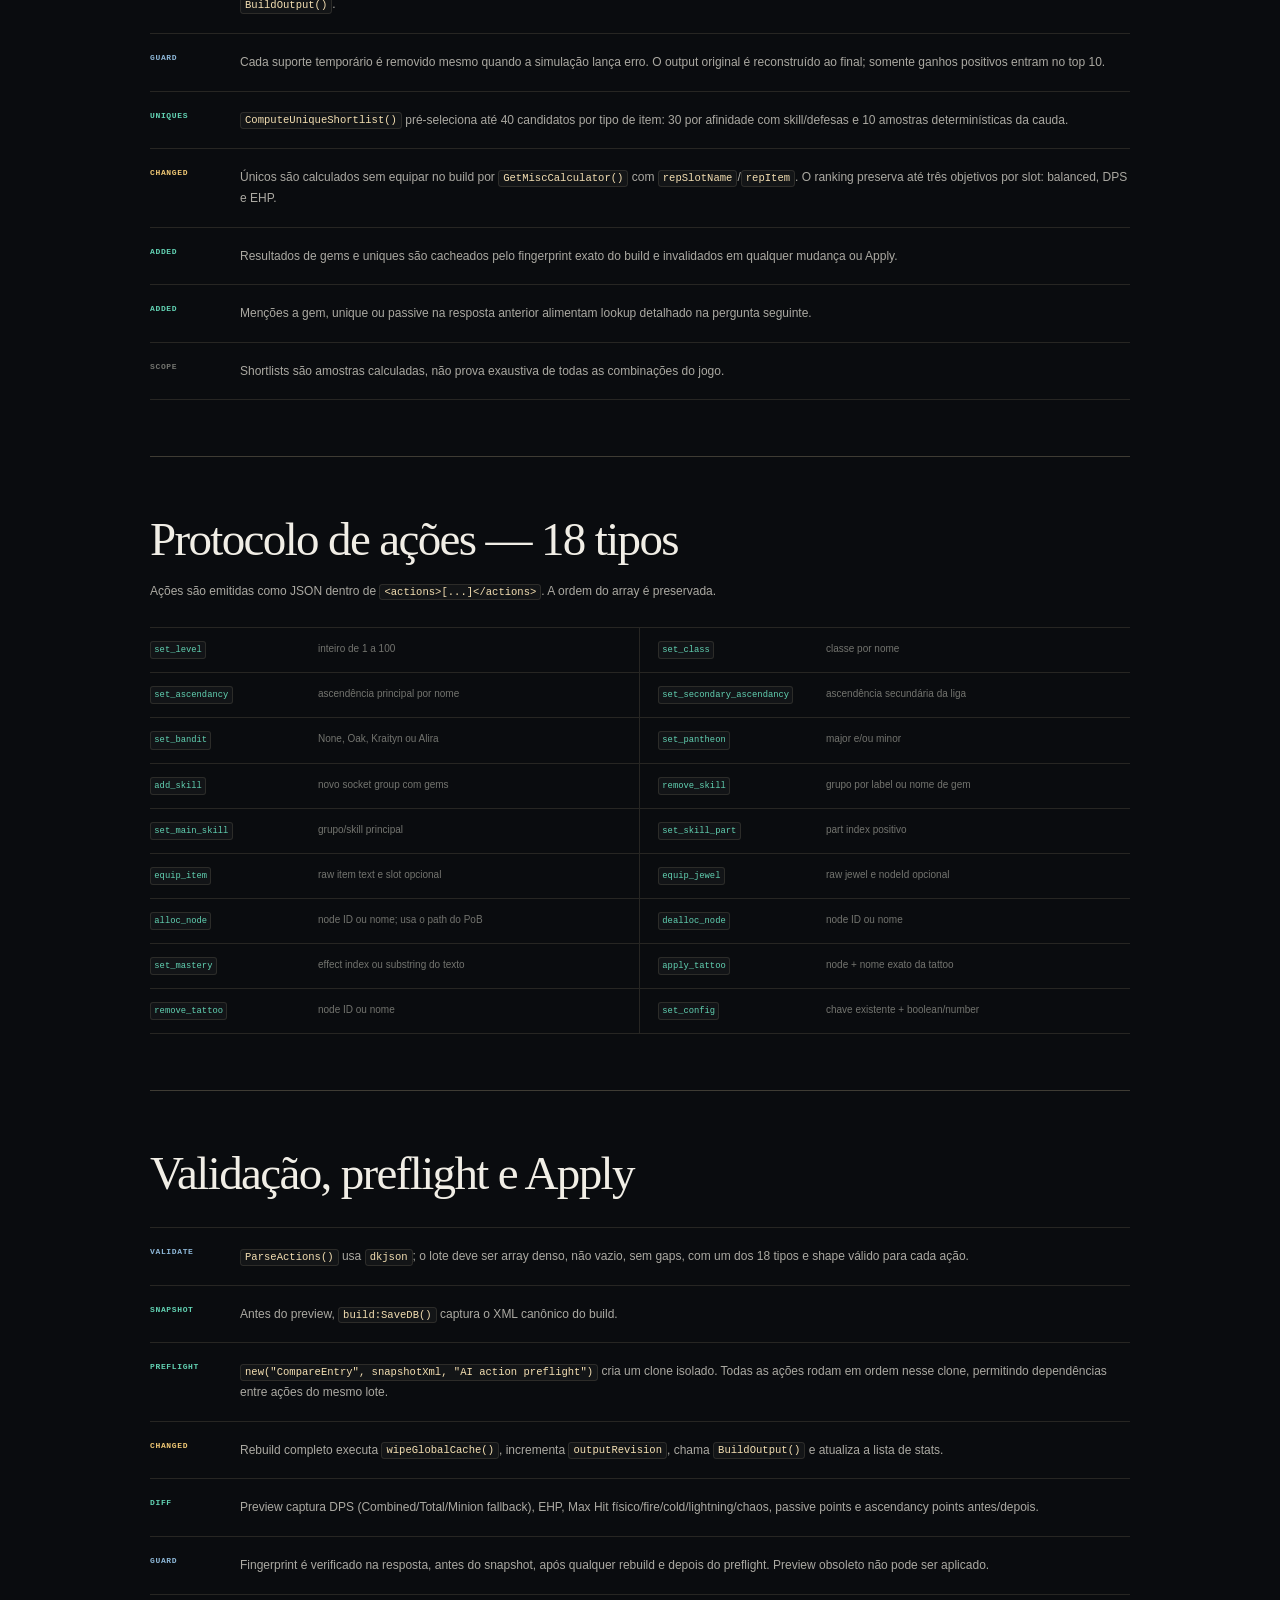
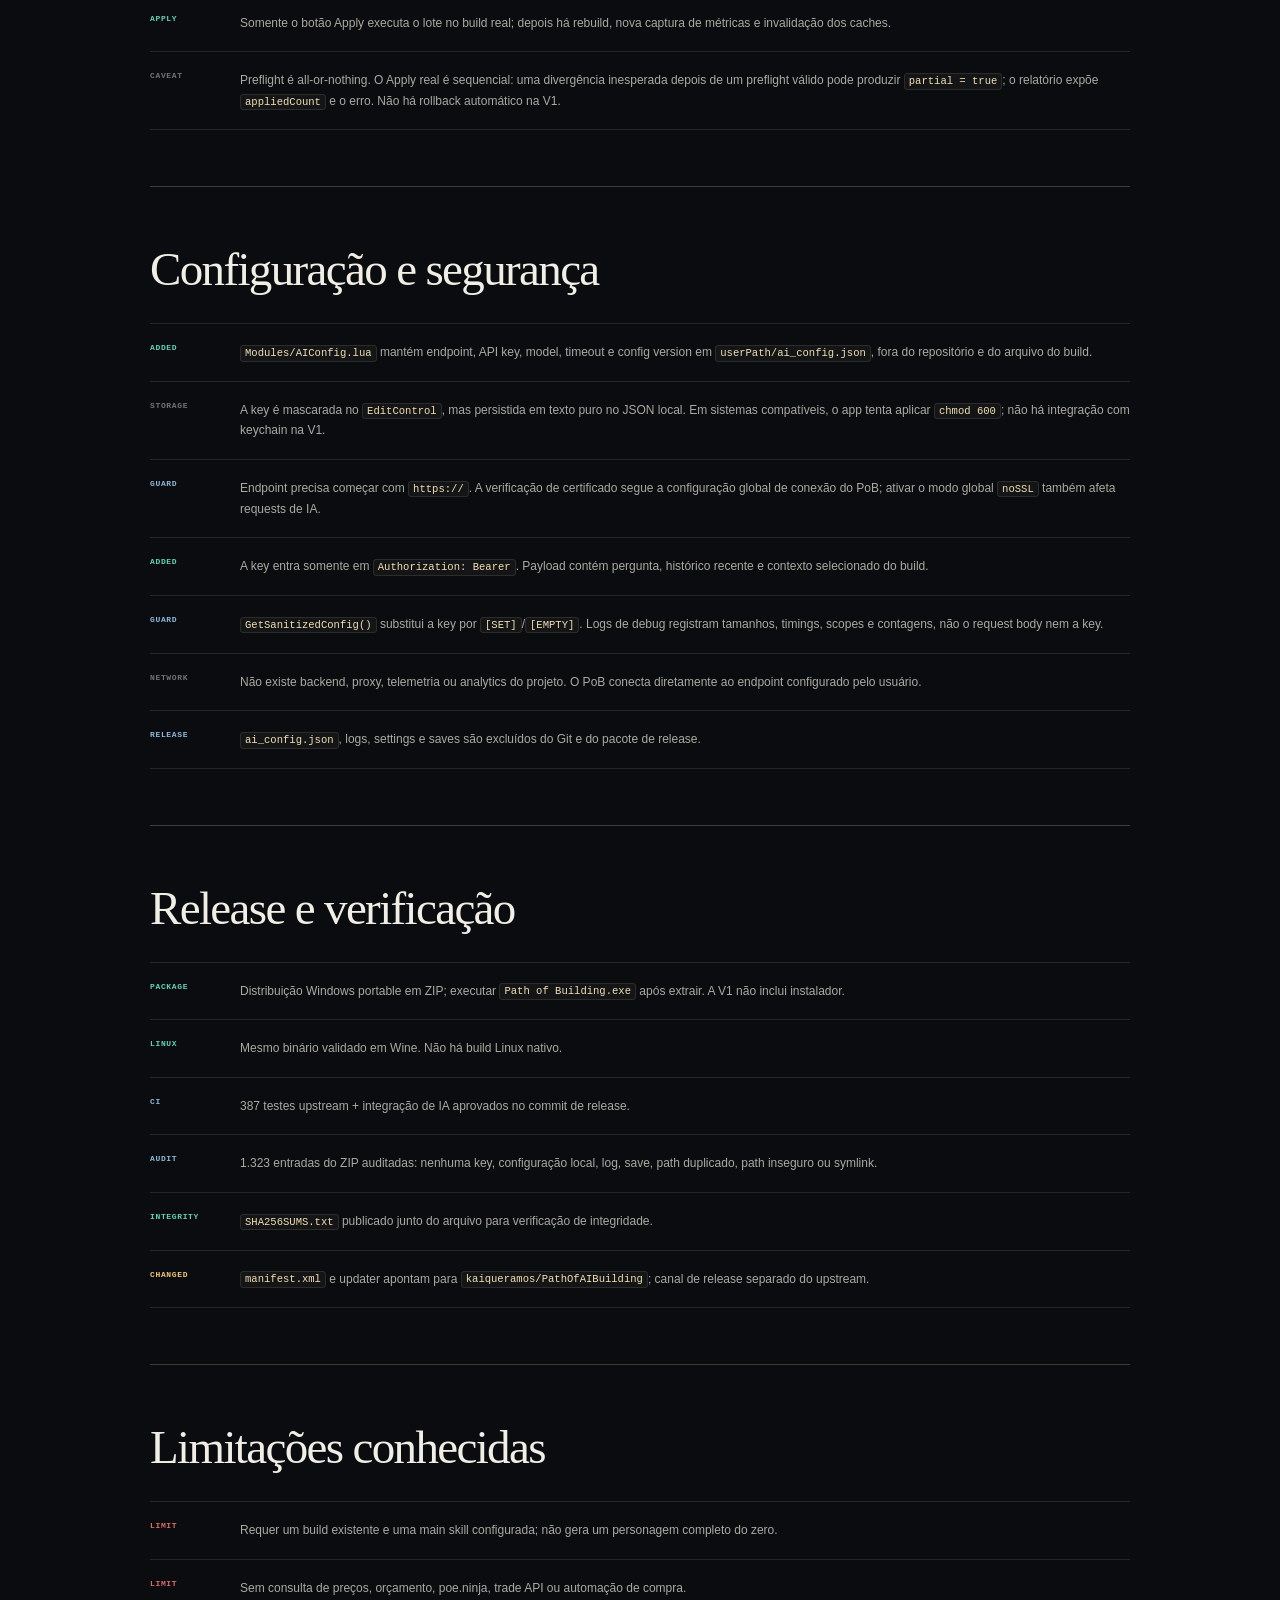
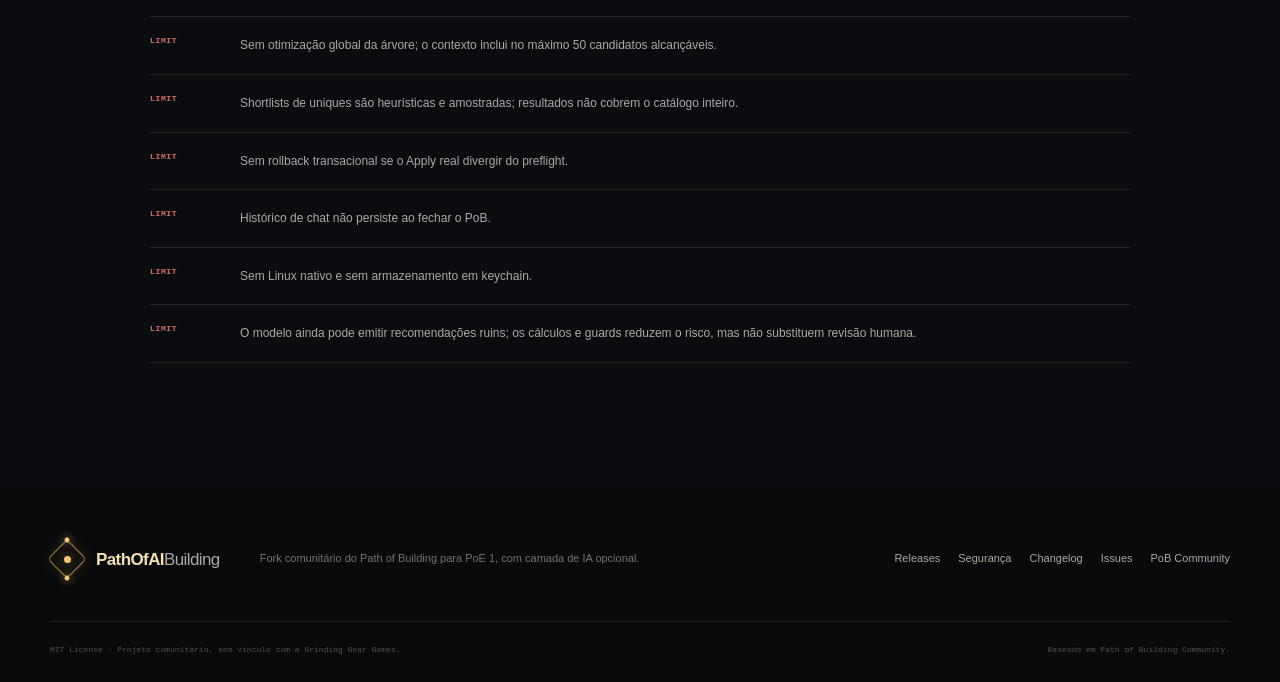
==== commit c42765be: "fix(ai): replace unapplied action proposals" ====
--- a/site/changelog/index.html
+++ b/site/changelog/index.html
@@ -5,14 +5,14 @@
   <meta charset="utf-8">
   <meta name="viewport" content="width=device-width, initial-scale=1">
   <meta name="theme-color" content="#0a0c0f">
-  <meta name="description" content="Changelog técnico do PathOfAIBuilding v1.1.1: opções genéricas por provider, suporte à árvore 3.29 e histórico da integração de IA.">
+  <meta name="description" content="Changelog técnico do PathOfAIBuilding v1.1.2: correção de propostas de ação não aplicadas, opções genéricas por provider e suporte à árvore 3.29.">
   <meta property="og:type" content="website">
-  <meta property="og:title" content="PathOfAIBuilding v1.1.1 — opções de provider">
-  <meta property="og:description" content="Opções genéricas de request por provider, suporte à árvore passiva 3.29 e histórico técnico da integração de IA.">
+  <meta property="og:title" content="PathOfAIBuilding v1.1.2 — correção de ações">
+  <meta property="og:description" content="Correção de propostas de ação não aplicadas, opções genéricas de request por provider e suporte à árvore passiva 3.29.">
   <meta property="og:url" content="https://kaiqueramos.github.io/PathOfAIBuilding/changelog/">
   <meta property="og:image" content="https://kaiqueramos.github.io/PathOfAIBuilding/assets/ai-chat.webp">
   <meta name="twitter:card" content="summary_large_image">
-  <title>Changelog técnico v1.1.1 — PathOfAIBuilding</title>
+  <title>Changelog técnico v1.1.2 — PathOfAIBuilding</title>
   <link rel="canonical" href="https://kaiqueramos.github.io/PathOfAIBuilding/changelog/">
   <link rel="alternate" hreflang="pt-BR" href="https://kaiqueramos.github.io/PathOfAIBuilding/changelog/">
   <link rel="alternate" hreflang="en" href="https://kaiqueramos.github.io/PathOfAIBuilding/en/changelog/">
@@ -51,8 +51,8 @@
     <header class="changelog-header">
       <div class="shell changelog-shell">
         <span class="changelog-label">Release notes</span>
-        <h1>PathOfAIBuilding <em>v1.1.1</em></h1>
-        <p>Patch de configuração de IA: opções extras por provider são configuradas dentro do PoB, sem acoplar a bridge a um modelo. O suporte à árvore passiva 3.29 continua nesta release.</p>
+        <h1>PathOfAIBuilding <em>v1.1.2</em></h1>
+        <p>Patch de continuidade do chat: uma correção solicitada antes de Apply recebe um lote novo de ações, sem mudar o build atual.</p>
         <dl class="changelog-meta">
           <div><dt>Data</dt><dd>23 de julho de 2026</dd></div>
           <div><dt>Base</dt><dd>PoB Community dev</dd></div>
@@ -61,8 +61,8 @@
           <div><dt>Licença</dt><dd>MIT · aplicativo grátis</dd></div>
         </dl>
         <div class="changelog-links">
-          <a class="button button-primary" href="https://github.com/kaiqueramos/PathOfAIBuilding/releases/tag/v1.1.1">Baixar v1.1.1</a>
-          <a class="button button-ghost" href="https://github.com/kaiqueramos/PathOfAIBuilding/tree/v1.1.1">Código da release</a>
+          <a class="button button-primary" href="https://github.com/kaiqueramos/PathOfAIBuilding/releases/tag/v1.1.2">Baixar v1.1.2</a>
+          <a class="button button-ghost" href="https://github.com/kaiqueramos/PathOfAIBuilding/tree/v1.1.2">Código da release</a>
         </div>
         <p class="changelog-cost"><strong>Preço:</strong> o aplicativo é gratuito e open source. A API de IA configurada pelo usuário pode ter custo próprio.</p>
       </div>
@@ -72,6 +72,7 @@
       <nav class="changelog-toc" aria-label="Índice do changelog">
         <strong>Nesta página</strong>
         <ol>
+          <li><a href="#v1-1-2">V1.1.2 — correção de ações</a></li>
           <li><a href="#v1-1-1">V1.1.1 — opções por provider</a></li>
           <li><a href="#v1-1-3-29">V1.1 — suporte 3.29</a></li>
           <li><a href="#v1-0">V1.0 — integração de IA</a></li>
@@ -86,6 +87,17 @@
           <li><a href="#limites">Limitações conhecidas</a></li>
         </ol>
       </nav>
+
+      <section class="changelog-section" id="v1-1-2">
+        <h2>V1.1.2 — correção de propostas não aplicadas</h2>
+        <p class="section-intro">Uma nova solicitação de correção não presume que a proposta anterior foi aplicada. O estado serializado do PoB continua sendo a fonte de verdade.</p>
+        <ul class="change-list">
+          <li><span class="change-kind fixed">Contexto</span><div>A bridge informa explicitamente à IA que a proposta anterior não foi aplicada e exige um novo bloco <code>&lt;actions&gt;</code> para correções ou substituições.</div></li>
+          <li><span class="change-kind fixed">UI</span><div>As ações da resposta nova substituem a proposta anterior; o botão Apply volta a representar somente o lote atual.</div></li>
+          <li><span class="change-kind fixed">Segurança</span><div>O build não muda durante a conversa: qualquer lote continua exigindo Apply explícito do jogador.</div></li>
+          <li><span class="change-kind note">Teste</span><div>Regressão cobre uma proposta de nível 98 corrigida para nível 97, sem tocar no build antes da aplicação.</div></li>
+        </ul>
+      </section>
 
       <section class="changelog-section" id="v1-1-1">
         <h2>V1.1.1 — opções genéricas por provider</h2>
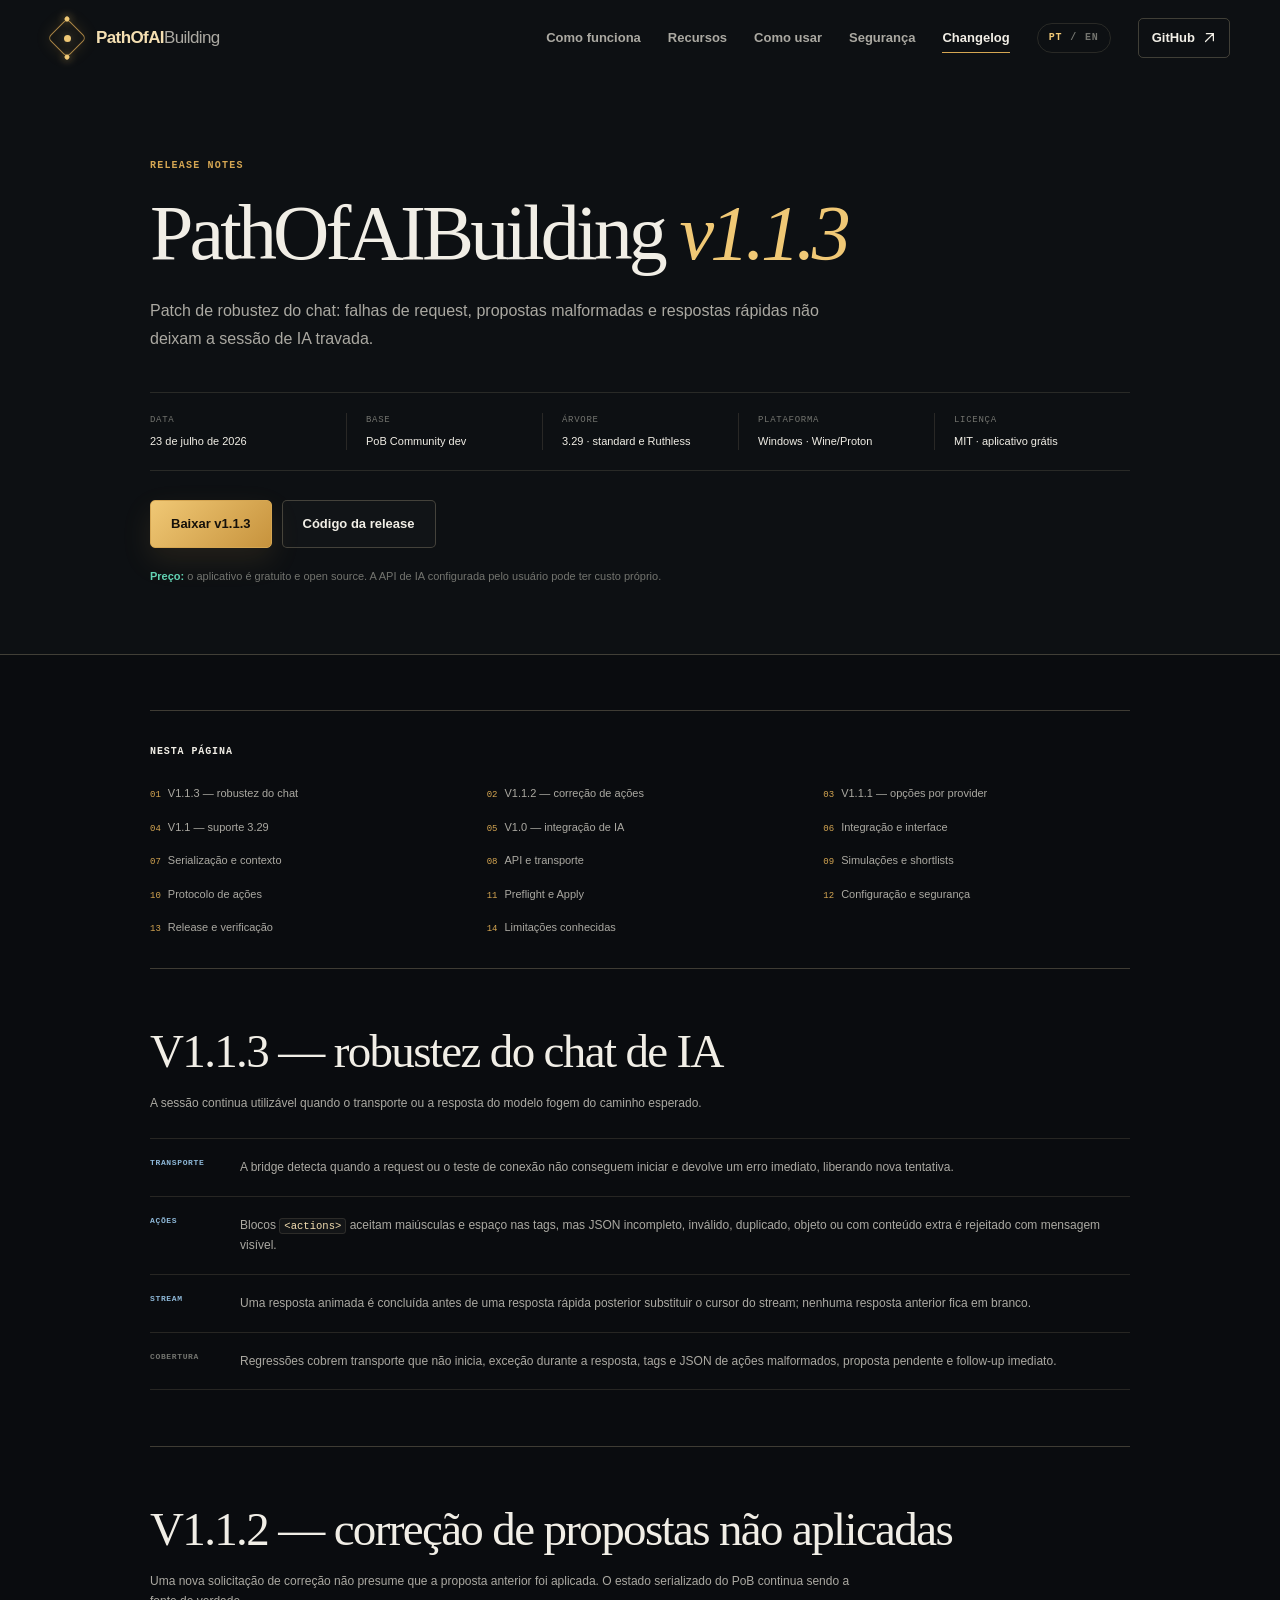
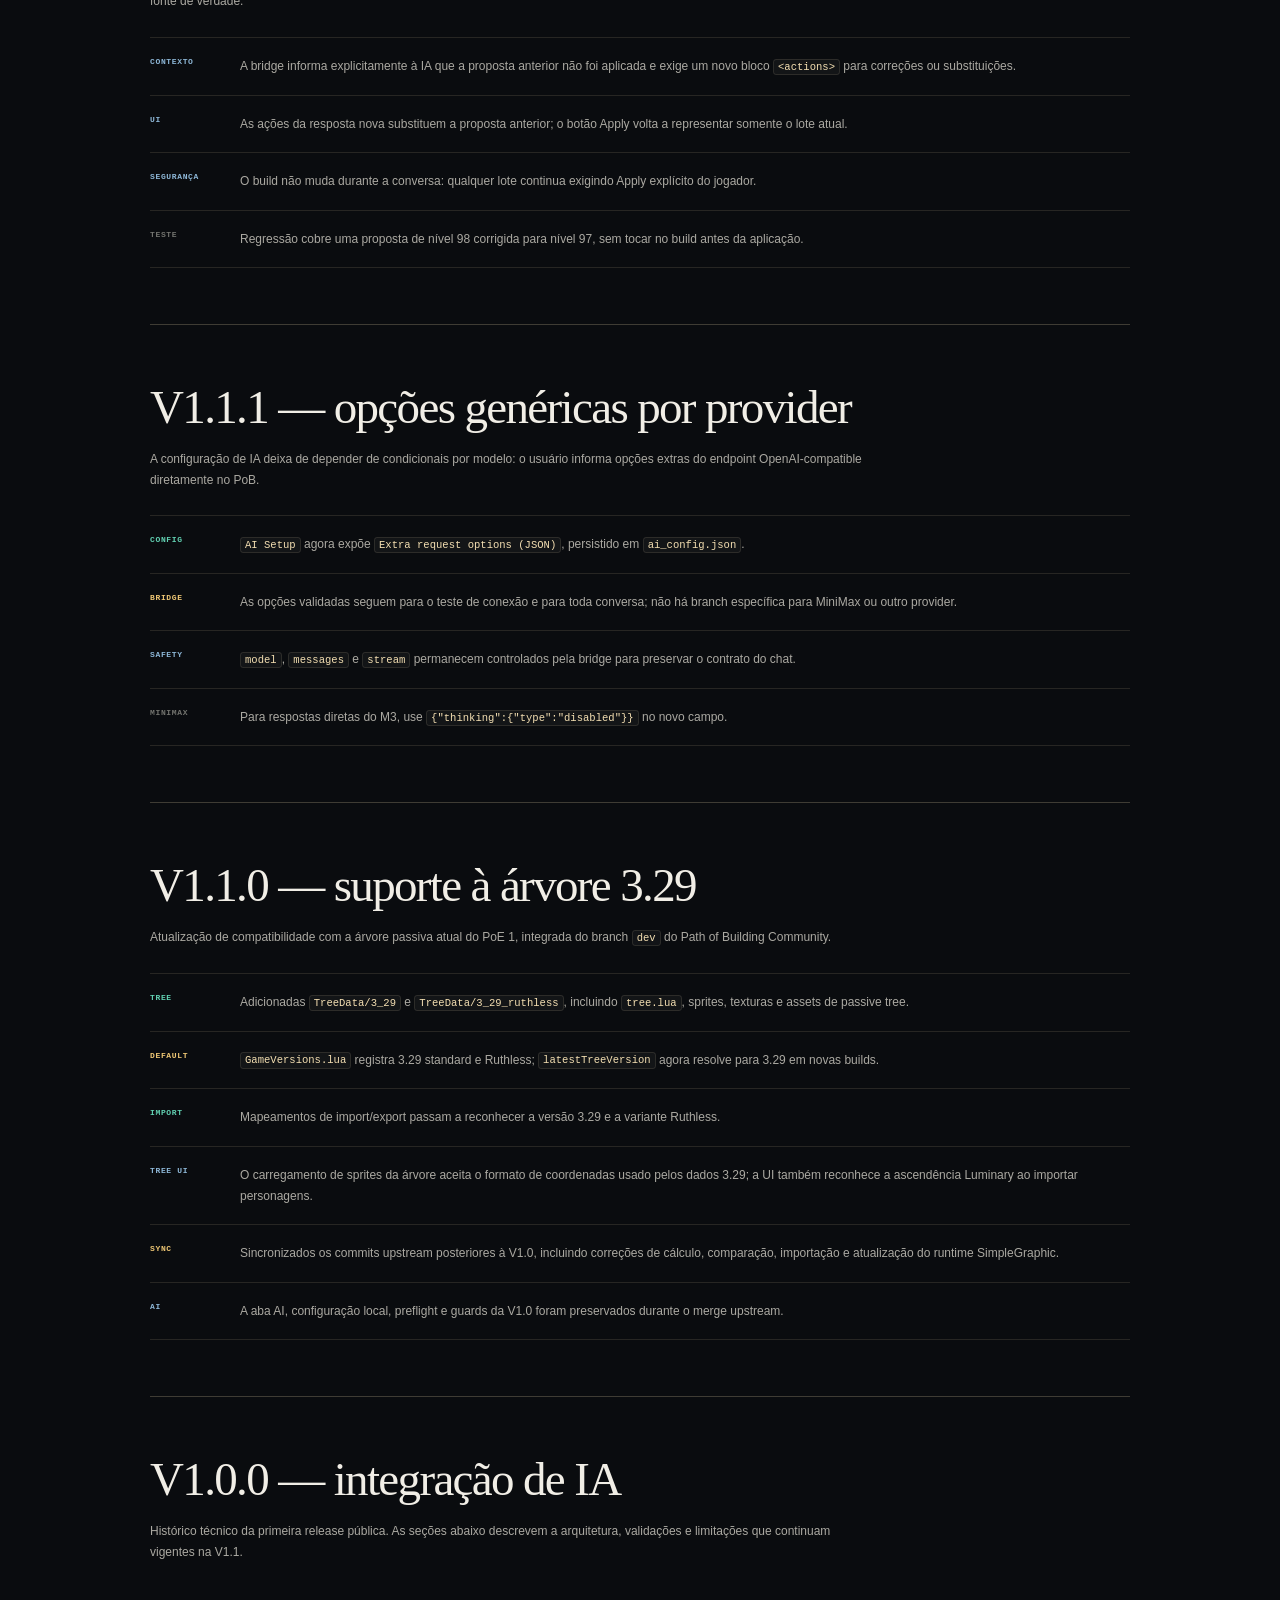
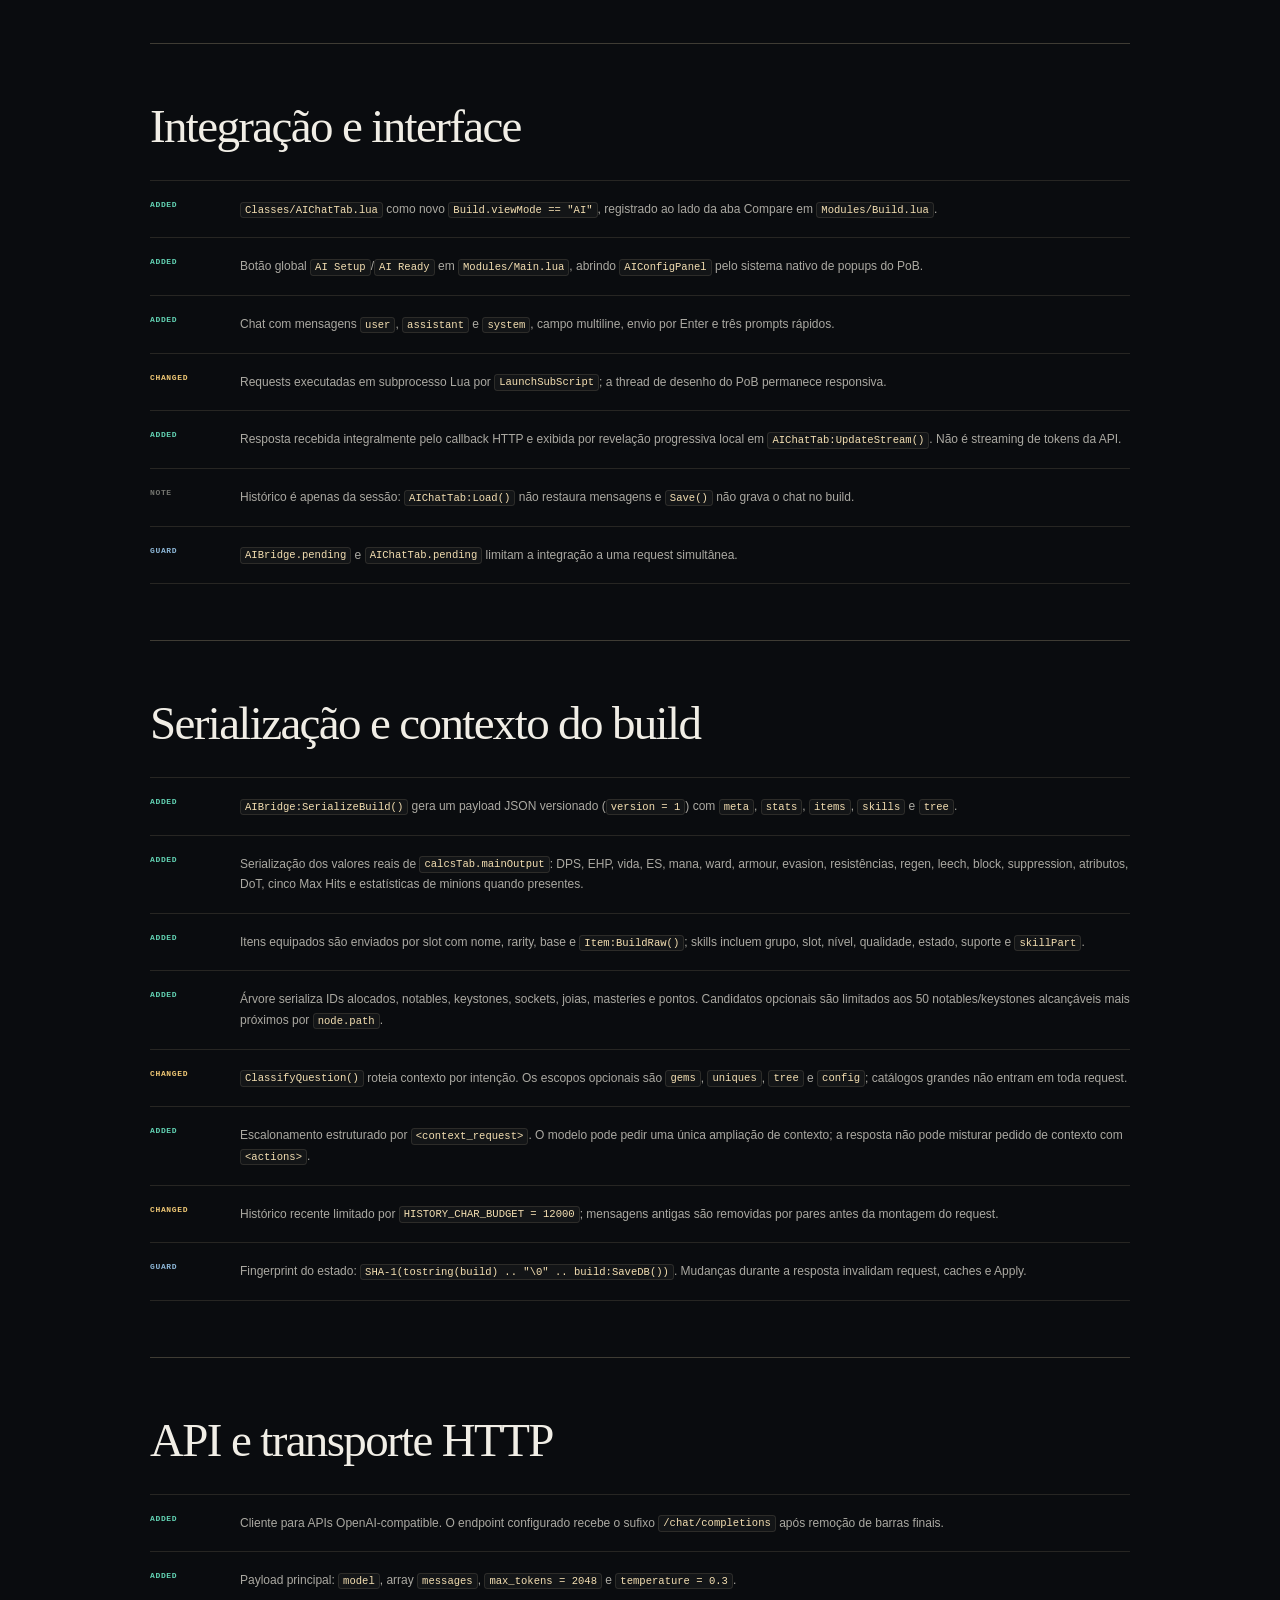
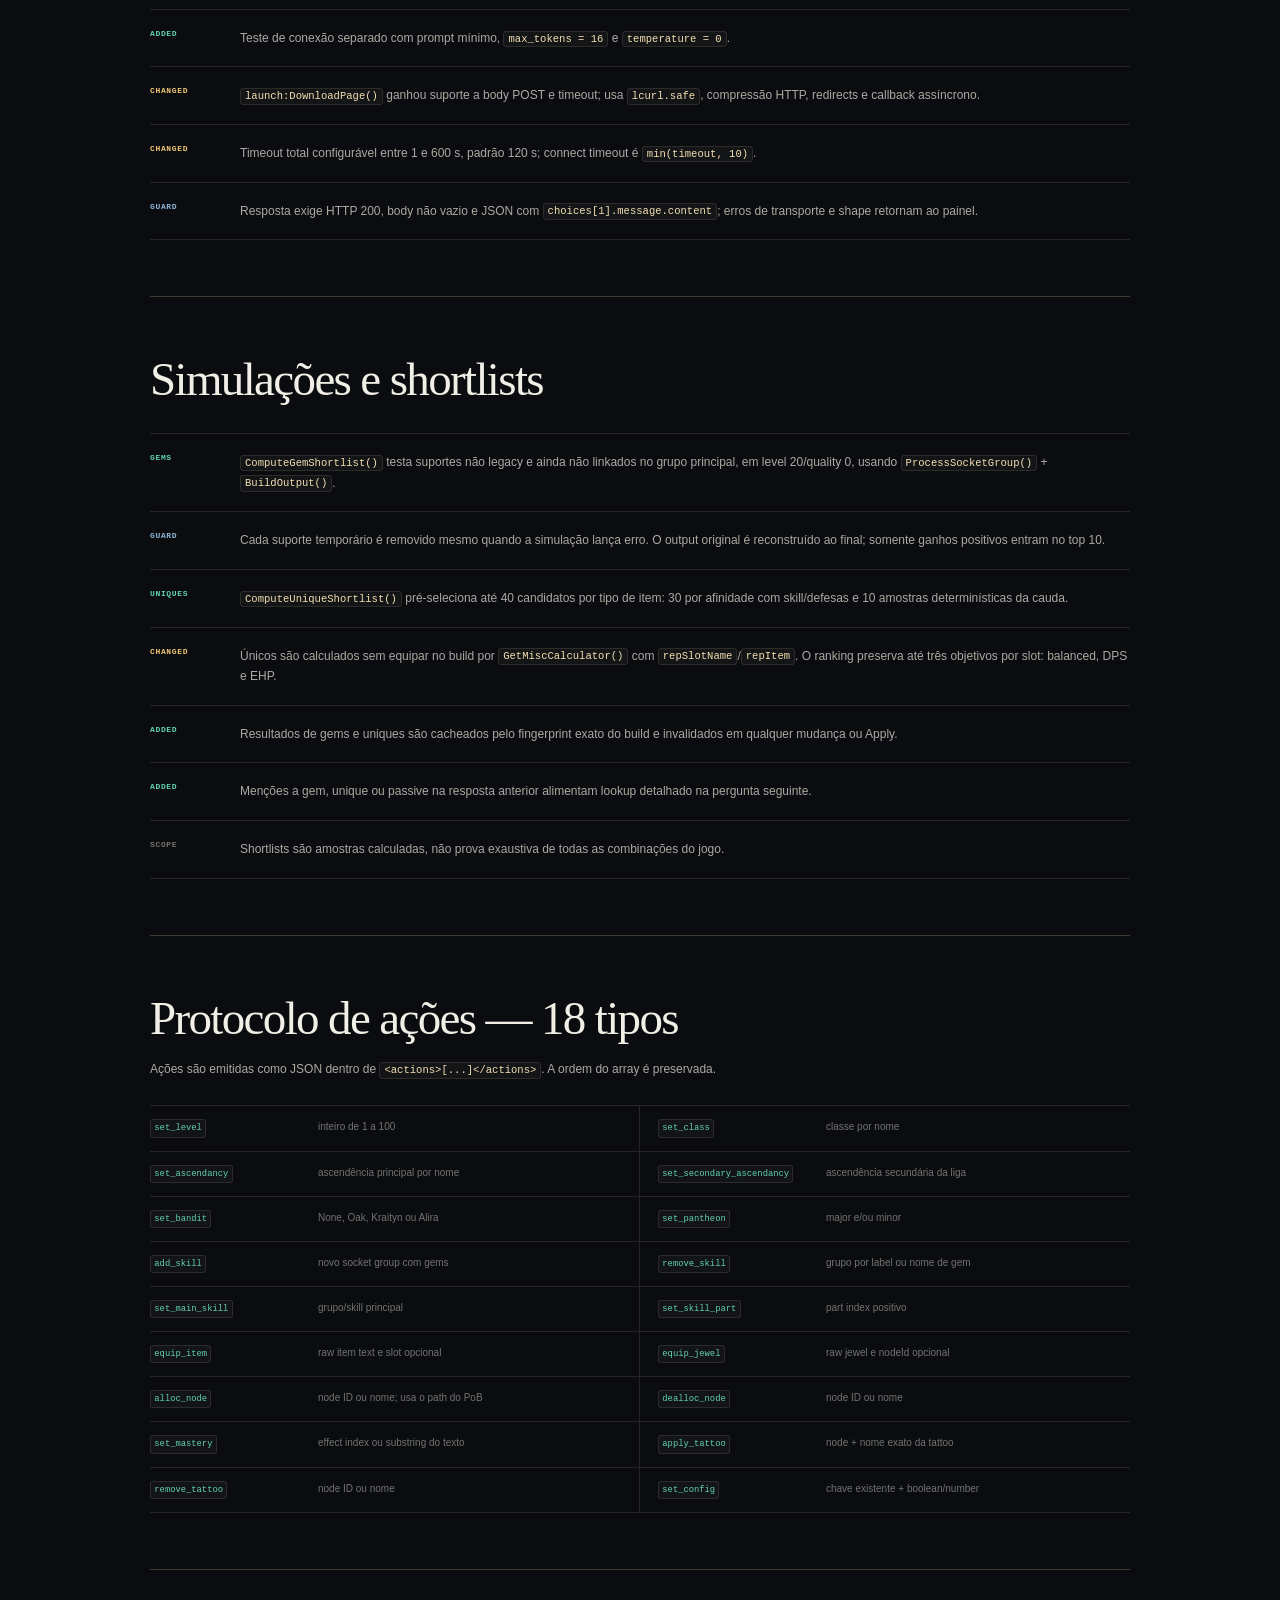
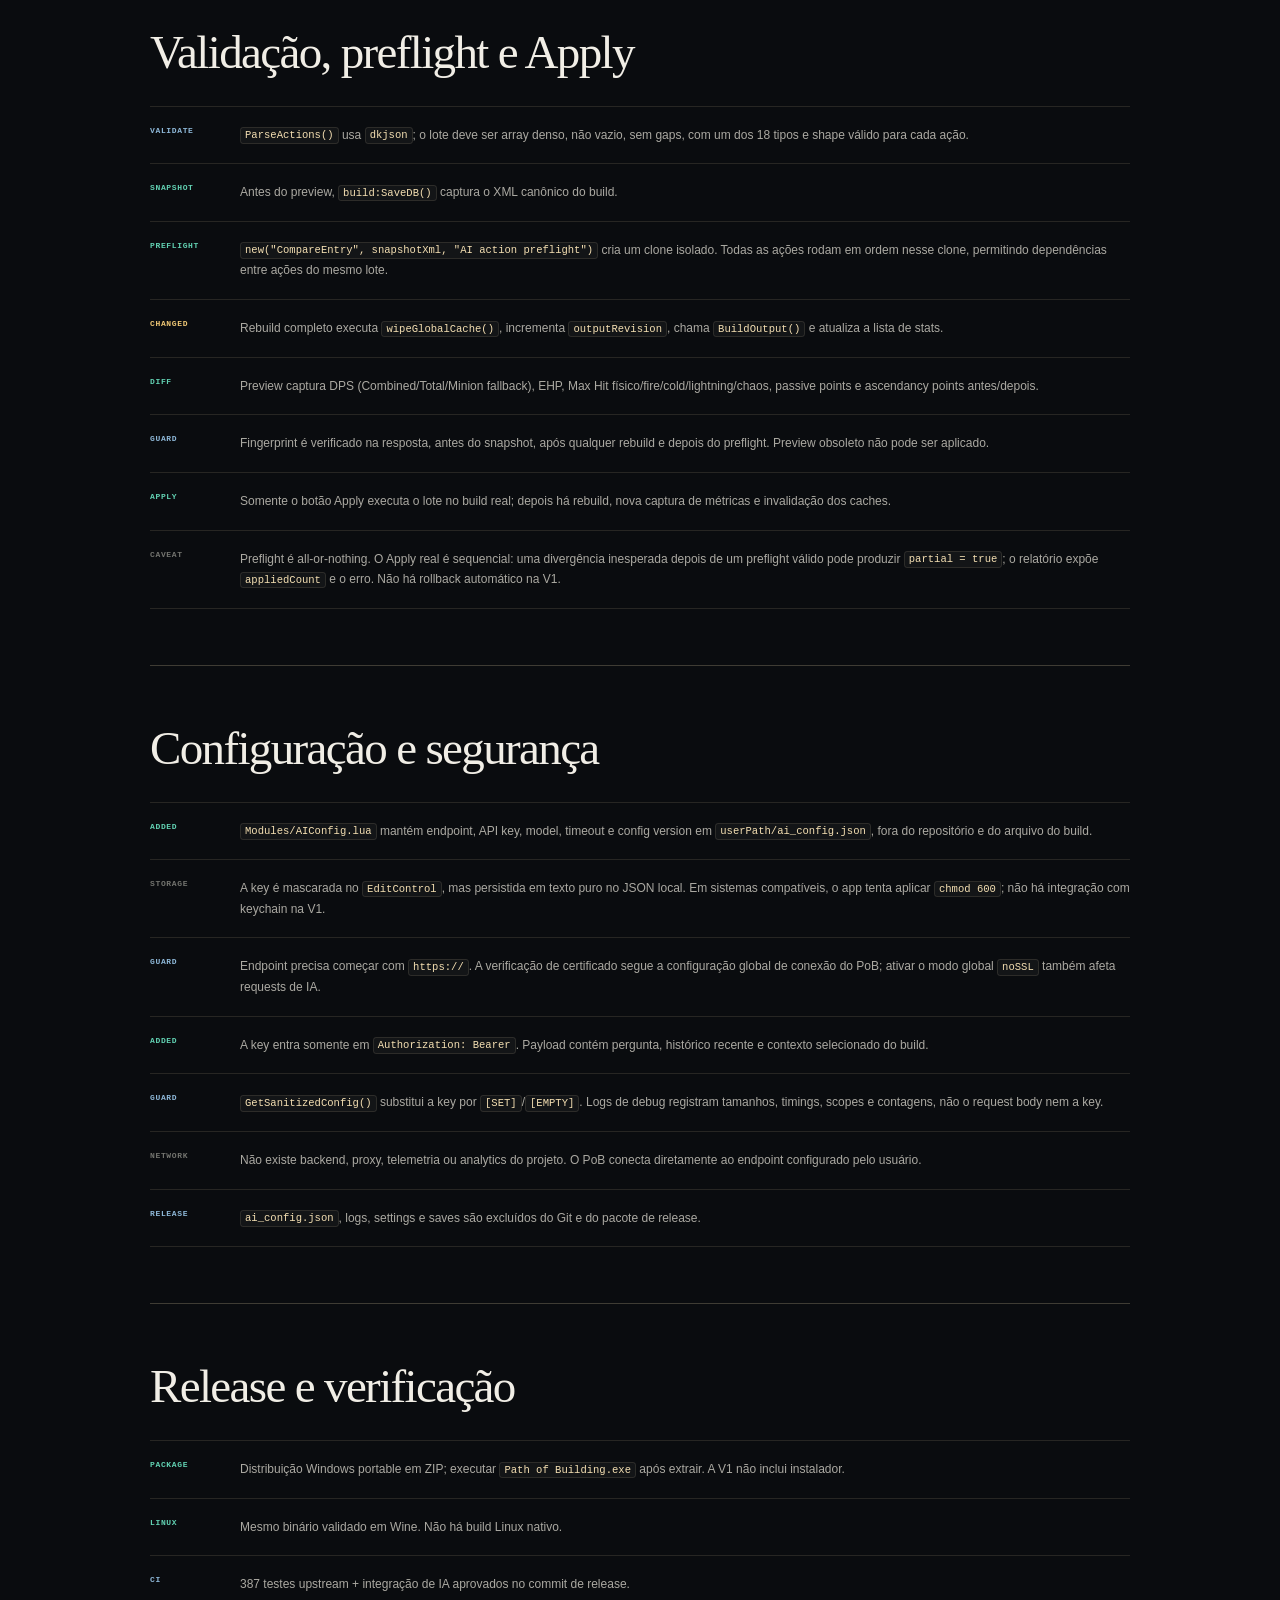
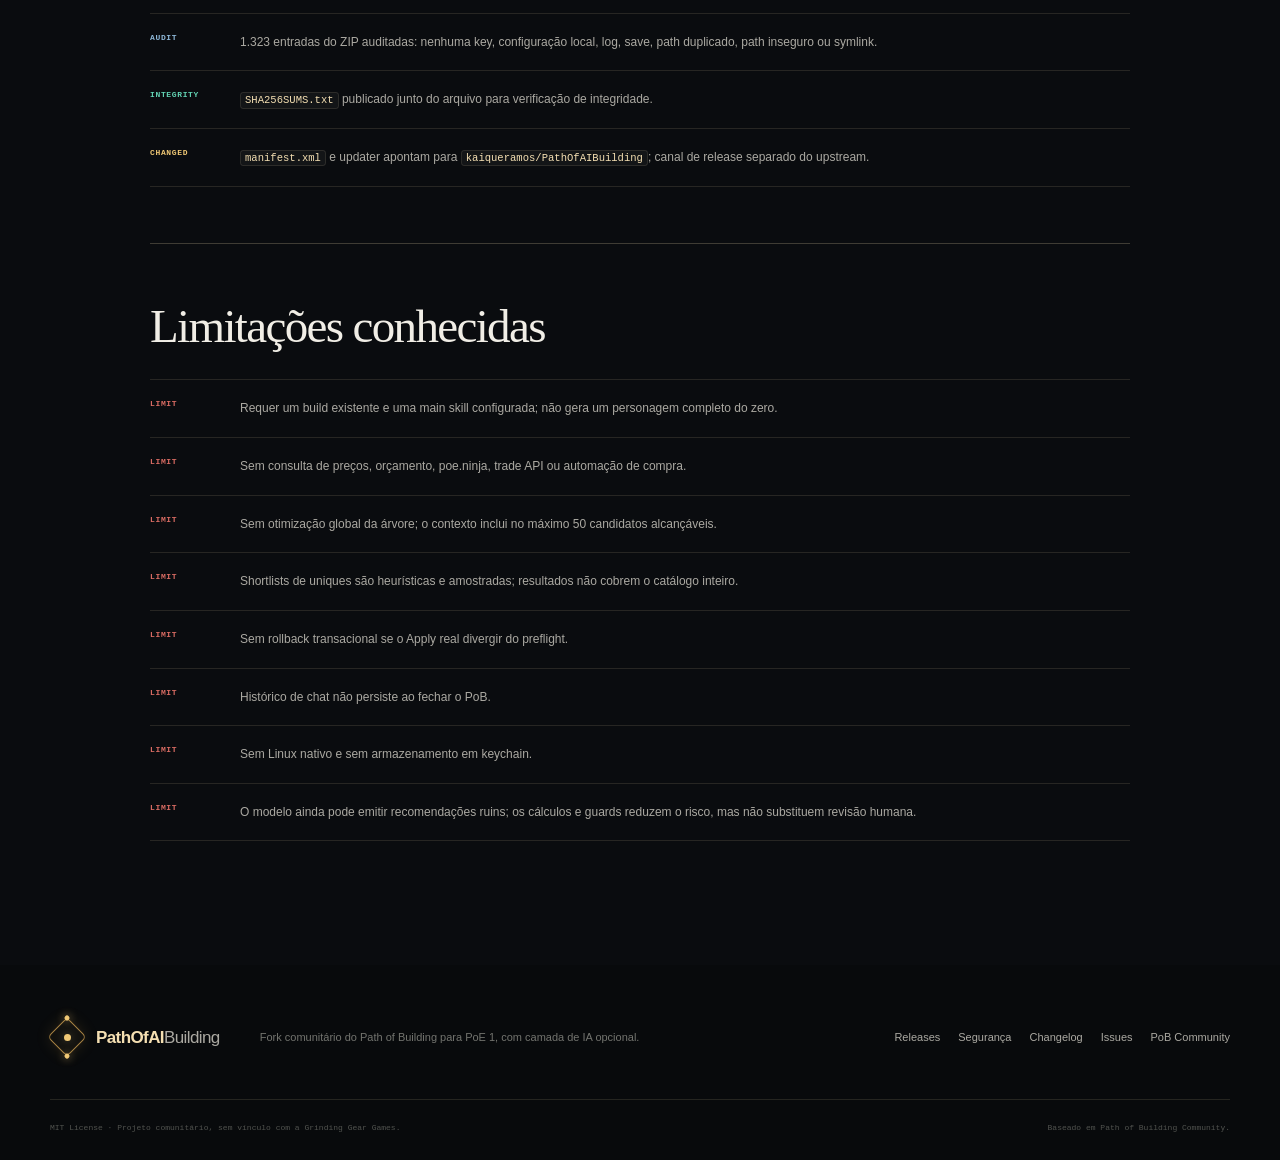
==== commit 62e649fd: "fix: harden AI chat requests" ====
--- a/site/changelog/index.html
+++ b/site/changelog/index.html
@@ -5,14 +5,14 @@
   <meta charset="utf-8">
   <meta name="viewport" content="width=device-width, initial-scale=1">
   <meta name="theme-color" content="#0a0c0f">
-  <meta name="description" content="Changelog técnico do PathOfAIBuilding v1.1.2: correção de propostas de ação não aplicadas, opções genéricas por provider e suporte à árvore 3.29.">
+  <meta name="description" content="Changelog técnico do PathOfAIBuilding v1.1.3: robustez do chat de IA, correção de propostas não aplicadas e suporte à árvore 3.29.">
   <meta property="og:type" content="website">
-  <meta property="og:title" content="PathOfAIBuilding v1.1.2 — correção de ações">
-  <meta property="og:description" content="Correção de propostas de ação não aplicadas, opções genéricas de request por provider e suporte à árvore passiva 3.29.">
+  <meta property="og:title" content="PathOfAIBuilding v1.1.3 — robustez do chat">
+  <meta property="og:description" content="Recuperação de falhas de request, validação de ações e continuidade do chat de IA.">
   <meta property="og:url" content="https://kaiqueramos.github.io/PathOfAIBuilding/changelog/">
   <meta property="og:image" content="https://kaiqueramos.github.io/PathOfAIBuilding/assets/ai-chat.webp">
   <meta name="twitter:card" content="summary_large_image">
-  <title>Changelog técnico v1.1.2 — PathOfAIBuilding</title>
+  <title>Changelog técnico v1.1.3 — PathOfAIBuilding</title>
   <link rel="canonical" href="https://kaiqueramos.github.io/PathOfAIBuilding/changelog/">
   <link rel="alternate" hreflang="pt-BR" href="https://kaiqueramos.github.io/PathOfAIBuilding/changelog/">
   <link rel="alternate" hreflang="en" href="https://kaiqueramos.github.io/PathOfAIBuilding/en/changelog/">
@@ -51,8 +51,8 @@
     <header class="changelog-header">
       <div class="shell changelog-shell">
         <span class="changelog-label">Release notes</span>
-        <h1>PathOfAIBuilding <em>v1.1.2</em></h1>
-        <p>Patch de continuidade do chat: uma correção solicitada antes de Apply recebe um lote novo de ações, sem mudar o build atual.</p>
+        <h1>PathOfAIBuilding <em>v1.1.3</em></h1>
+        <p>Patch de robustez do chat: falhas de request, propostas malformadas e respostas rápidas não deixam a sessão de IA travada.</p>
         <dl class="changelog-meta">
           <div><dt>Data</dt><dd>23 de julho de 2026</dd></div>
           <div><dt>Base</dt><dd>PoB Community dev</dd></div>
@@ -61,8 +61,8 @@
           <div><dt>Licença</dt><dd>MIT · aplicativo grátis</dd></div>
         </dl>
         <div class="changelog-links">
-          <a class="button button-primary" href="https://github.com/kaiqueramos/PathOfAIBuilding/releases/tag/v1.1.2">Baixar v1.1.2</a>
-          <a class="button button-ghost" href="https://github.com/kaiqueramos/PathOfAIBuilding/tree/v1.1.2">Código da release</a>
+          <a class="button button-primary" href="https://github.com/kaiqueramos/PathOfAIBuilding/releases/tag/v1.1.3">Baixar v1.1.3</a>
+          <a class="button button-ghost" href="https://github.com/kaiqueramos/PathOfAIBuilding/tree/v1.1.3">Código da release</a>
         </div>
         <p class="changelog-cost"><strong>Preço:</strong> o aplicativo é gratuito e open source. A API de IA configurada pelo usuário pode ter custo próprio.</p>
       </div>
@@ -72,6 +72,7 @@
       <nav class="changelog-toc" aria-label="Índice do changelog">
         <strong>Nesta página</strong>
         <ol>
+          <li><a href="#v1-1-3">V1.1.3 — robustez do chat</a></li>
           <li><a href="#v1-1-2">V1.1.2 — correção de ações</a></li>
           <li><a href="#v1-1-1">V1.1.1 — opções por provider</a></li>
           <li><a href="#v1-1-3-29">V1.1 — suporte 3.29</a></li>
@@ -87,6 +88,17 @@
           <li><a href="#limites">Limitações conhecidas</a></li>
         </ol>
       </nav>
+
+      <section class="changelog-section" id="v1-1-3">
+        <h2>V1.1.3 — robustez do chat de IA</h2>
+        <p class="section-intro">A sessão continua utilizável quando o transporte ou a resposta do modelo fogem do caminho esperado.</p>
+        <ul class="change-list">
+          <li><span class="change-kind fixed">Transporte</span><div>A bridge detecta quando a request ou o teste de conexão não conseguem iniciar e devolve um erro imediato, liberando nova tentativa.</div></li>
+          <li><span class="change-kind fixed">Ações</span><div>Blocos <code>&lt;actions&gt;</code> aceitam maiúsculas e espaço nas tags, mas JSON incompleto, inválido, duplicado, objeto ou com conteúdo extra é rejeitado com mensagem visível.</div></li>
+          <li><span class="change-kind fixed">Stream</span><div>Uma resposta animada é concluída antes de uma resposta rápida posterior substituir o cursor do stream; nenhuma resposta anterior fica em branco.</div></li>
+          <li><span class="change-kind note">Cobertura</span><div>Regressões cobrem transporte que não inicia, exceção durante a resposta, tags e JSON de ações malformados, proposta pendente e follow-up imediato.</div></li>
+        </ul>
+      </section>
 
       <section class="changelog-section" id="v1-1-2">
         <h2>V1.1.2 — correção de propostas não aplicadas</h2>
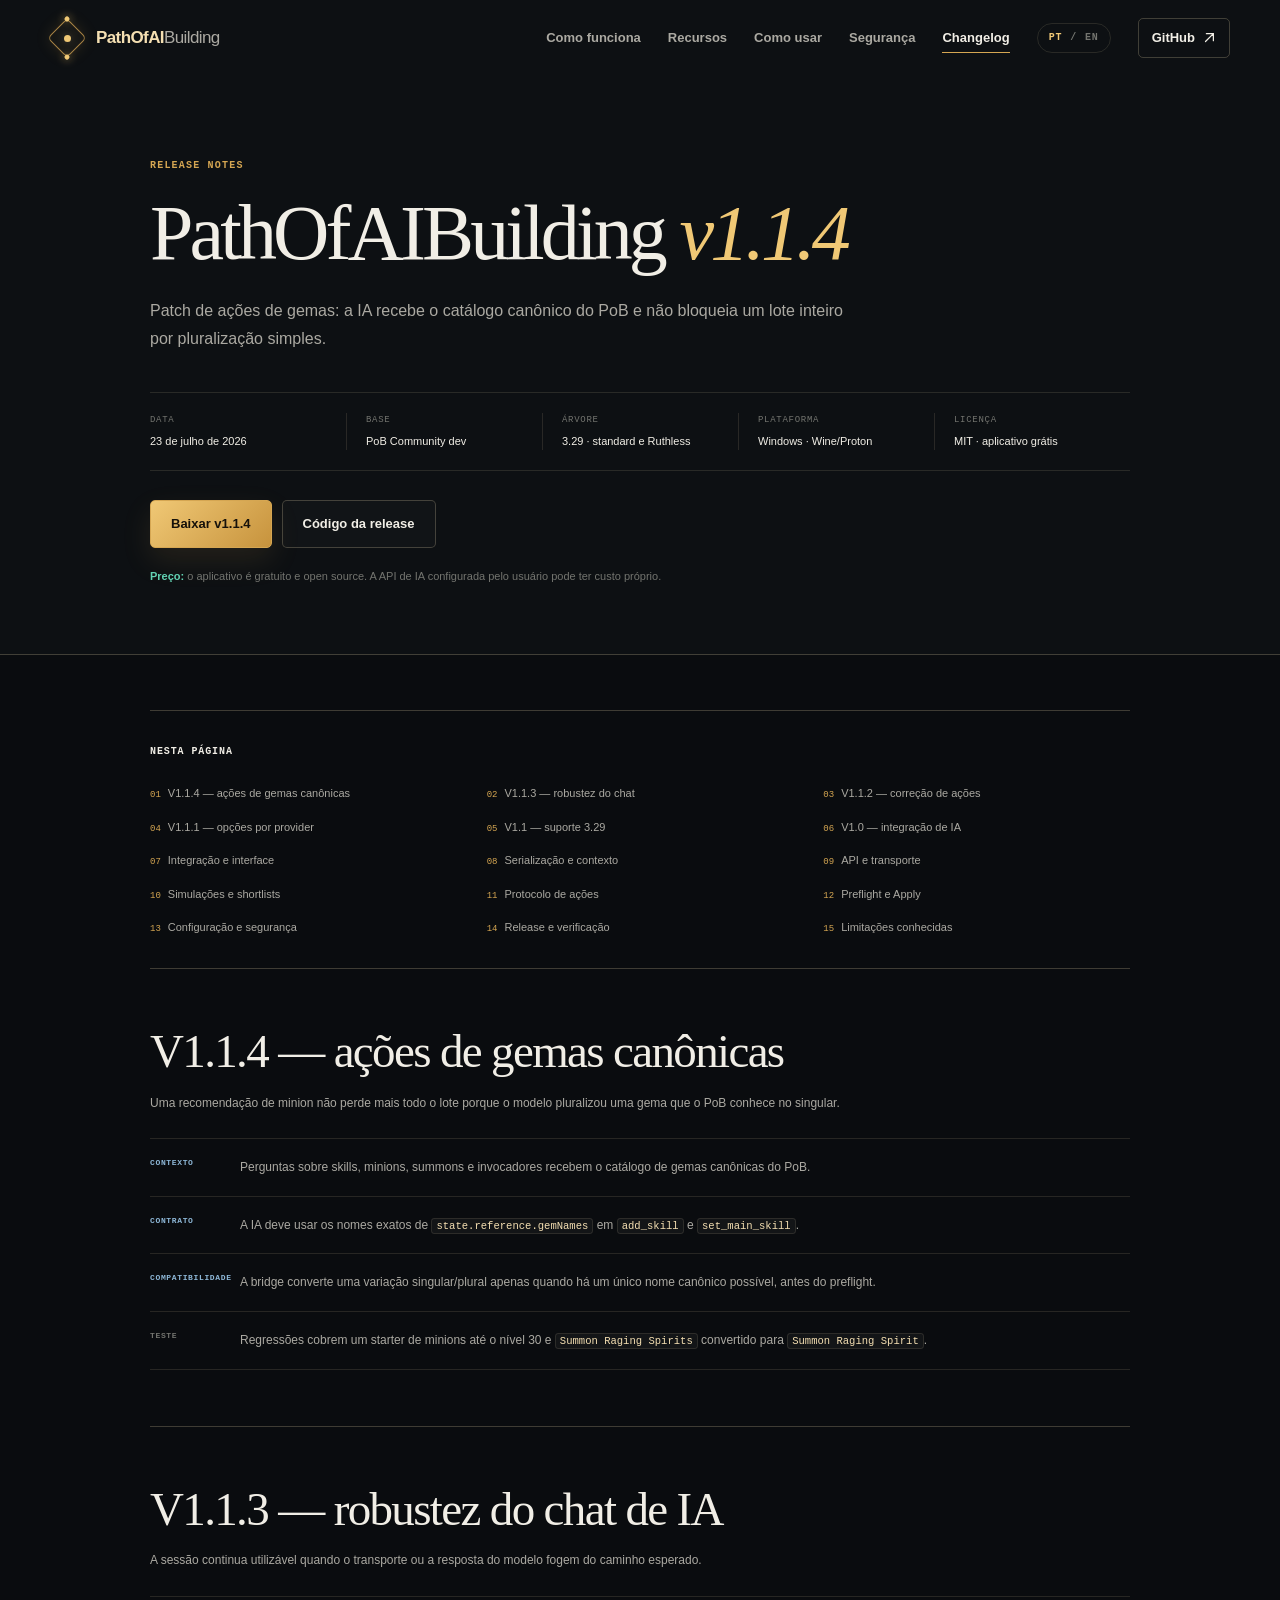
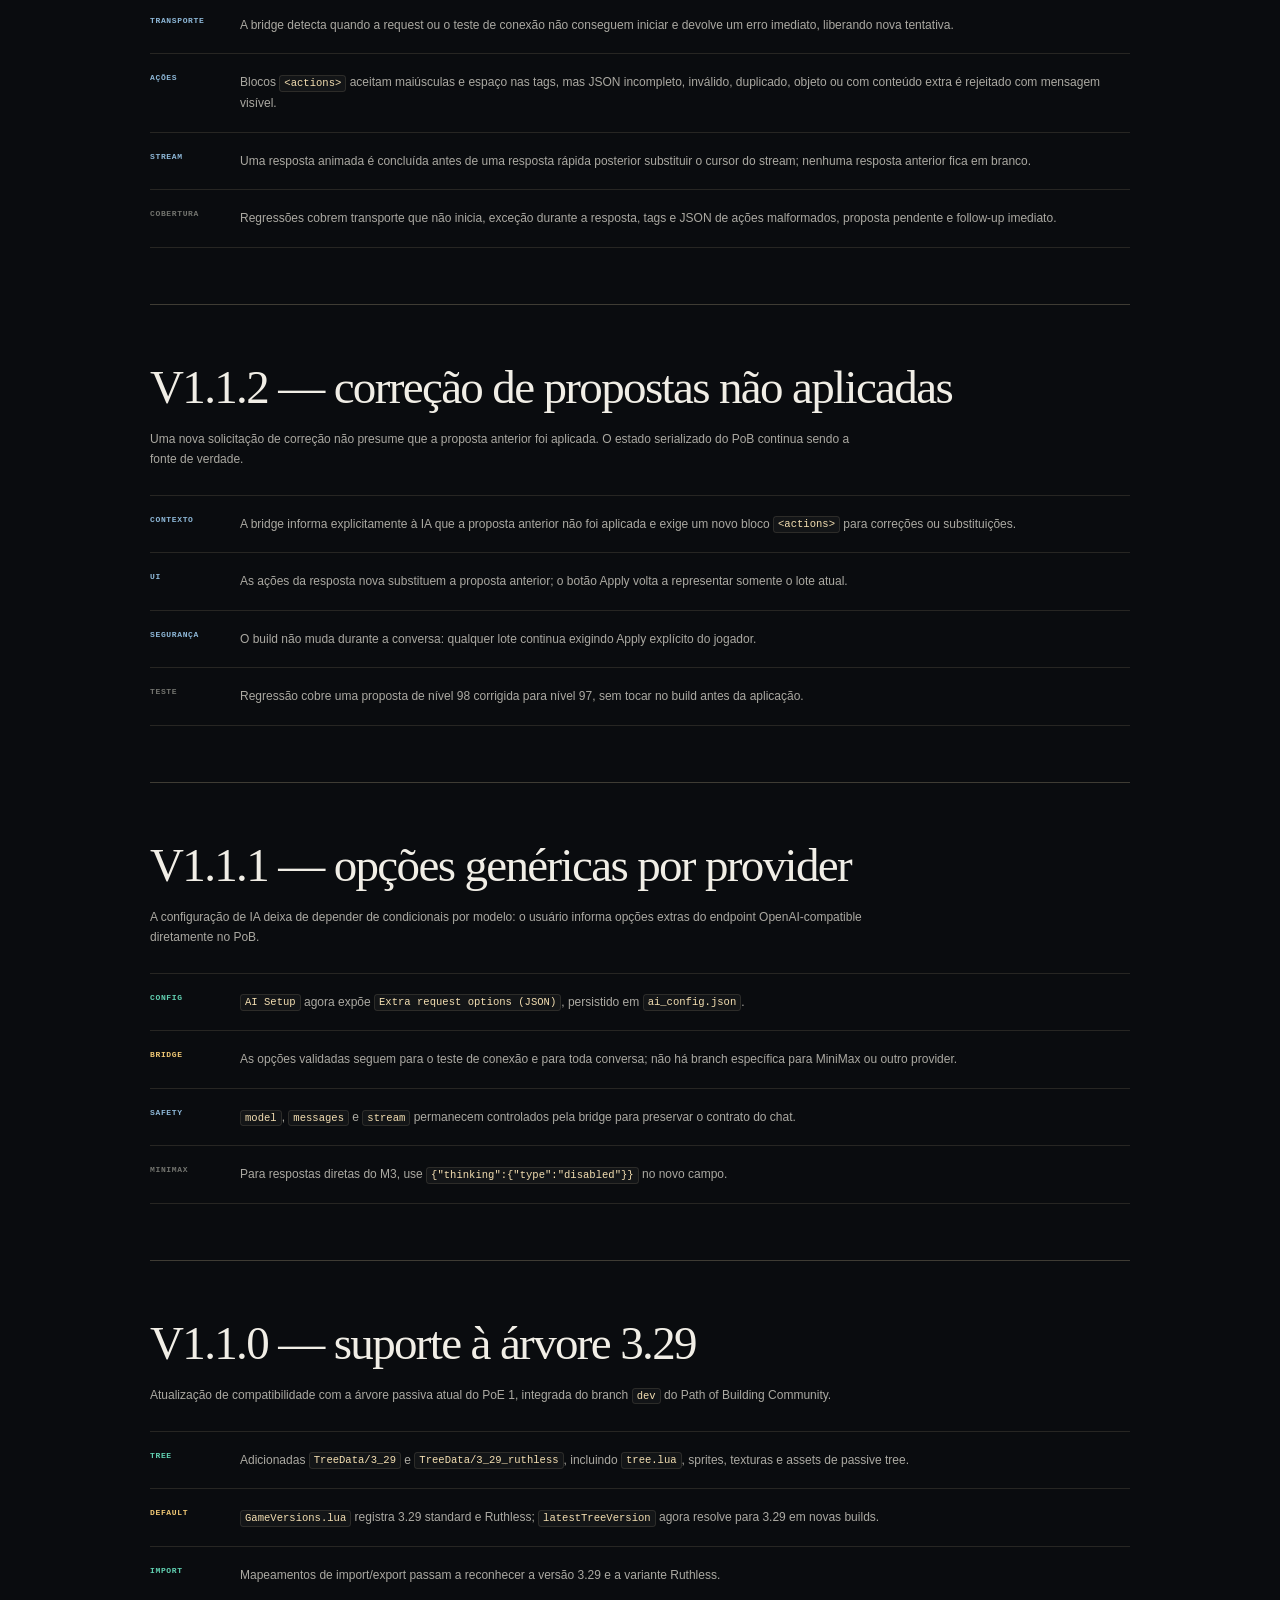
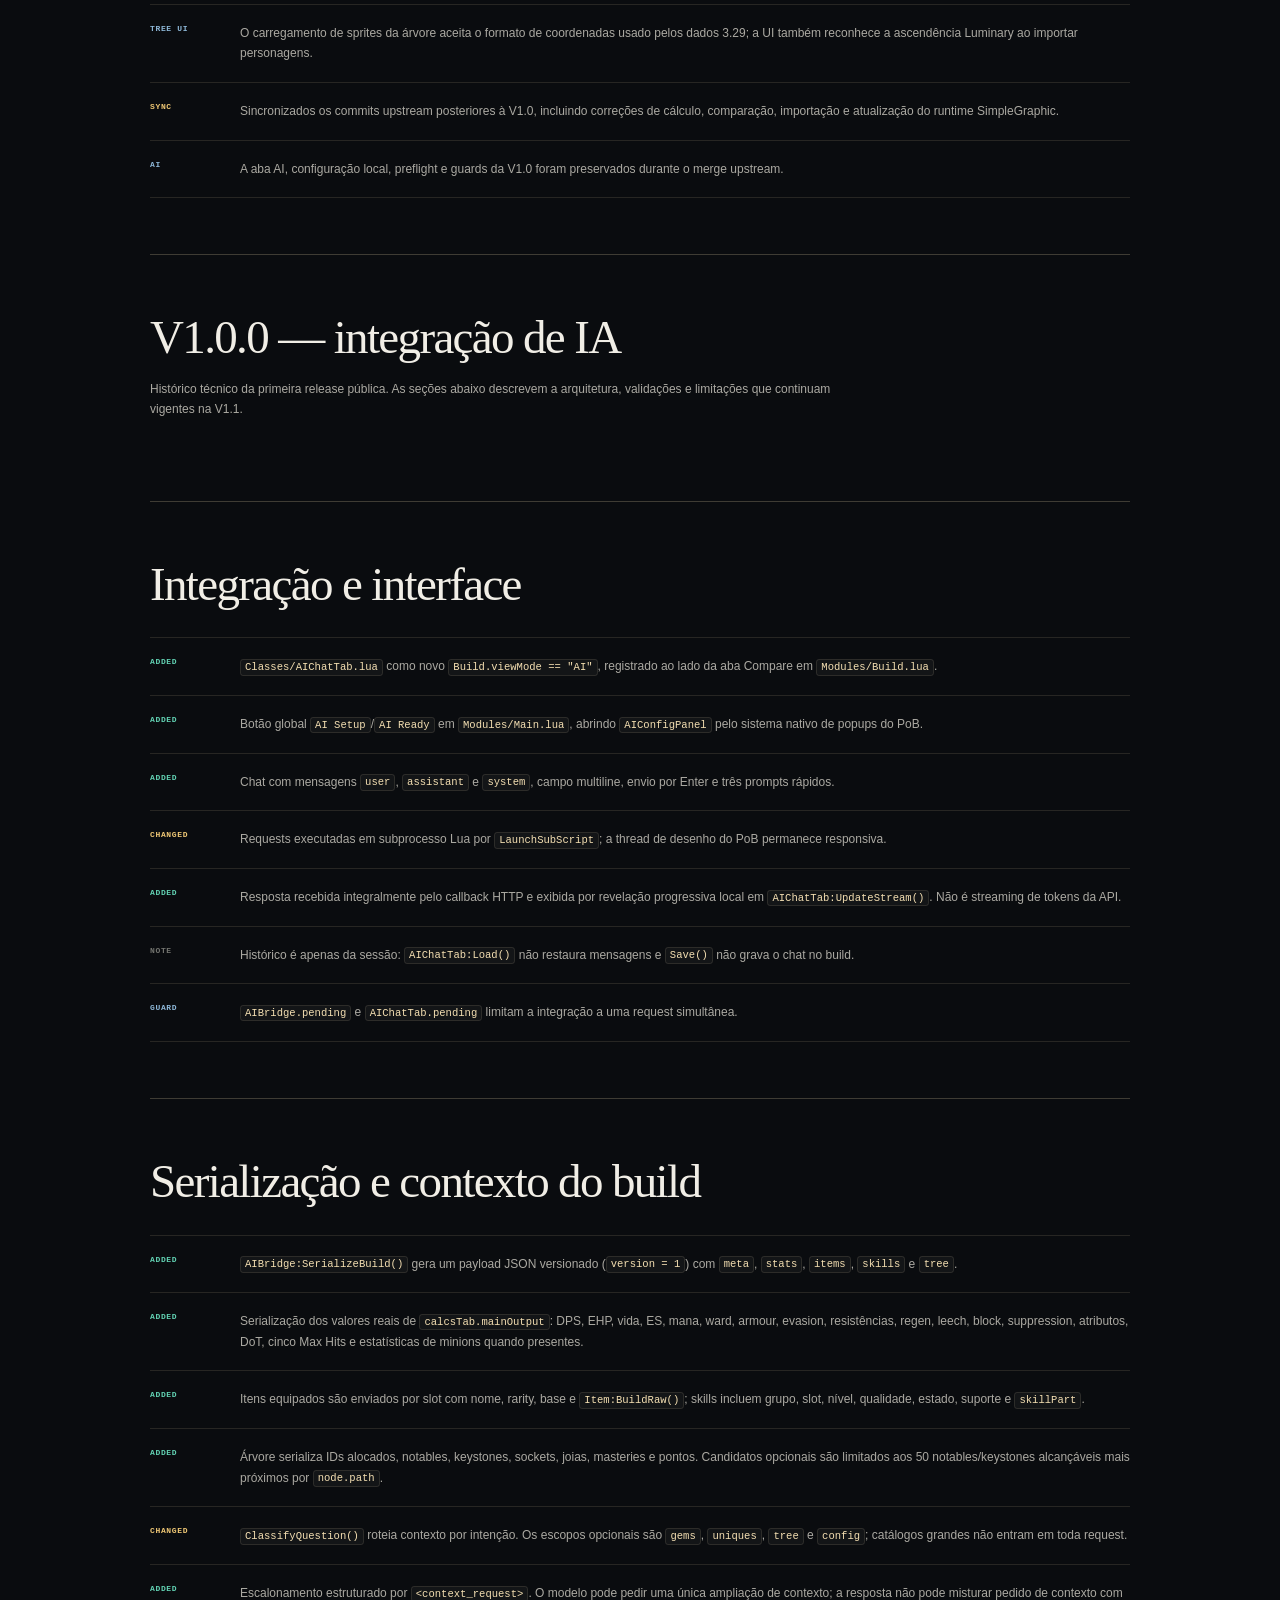
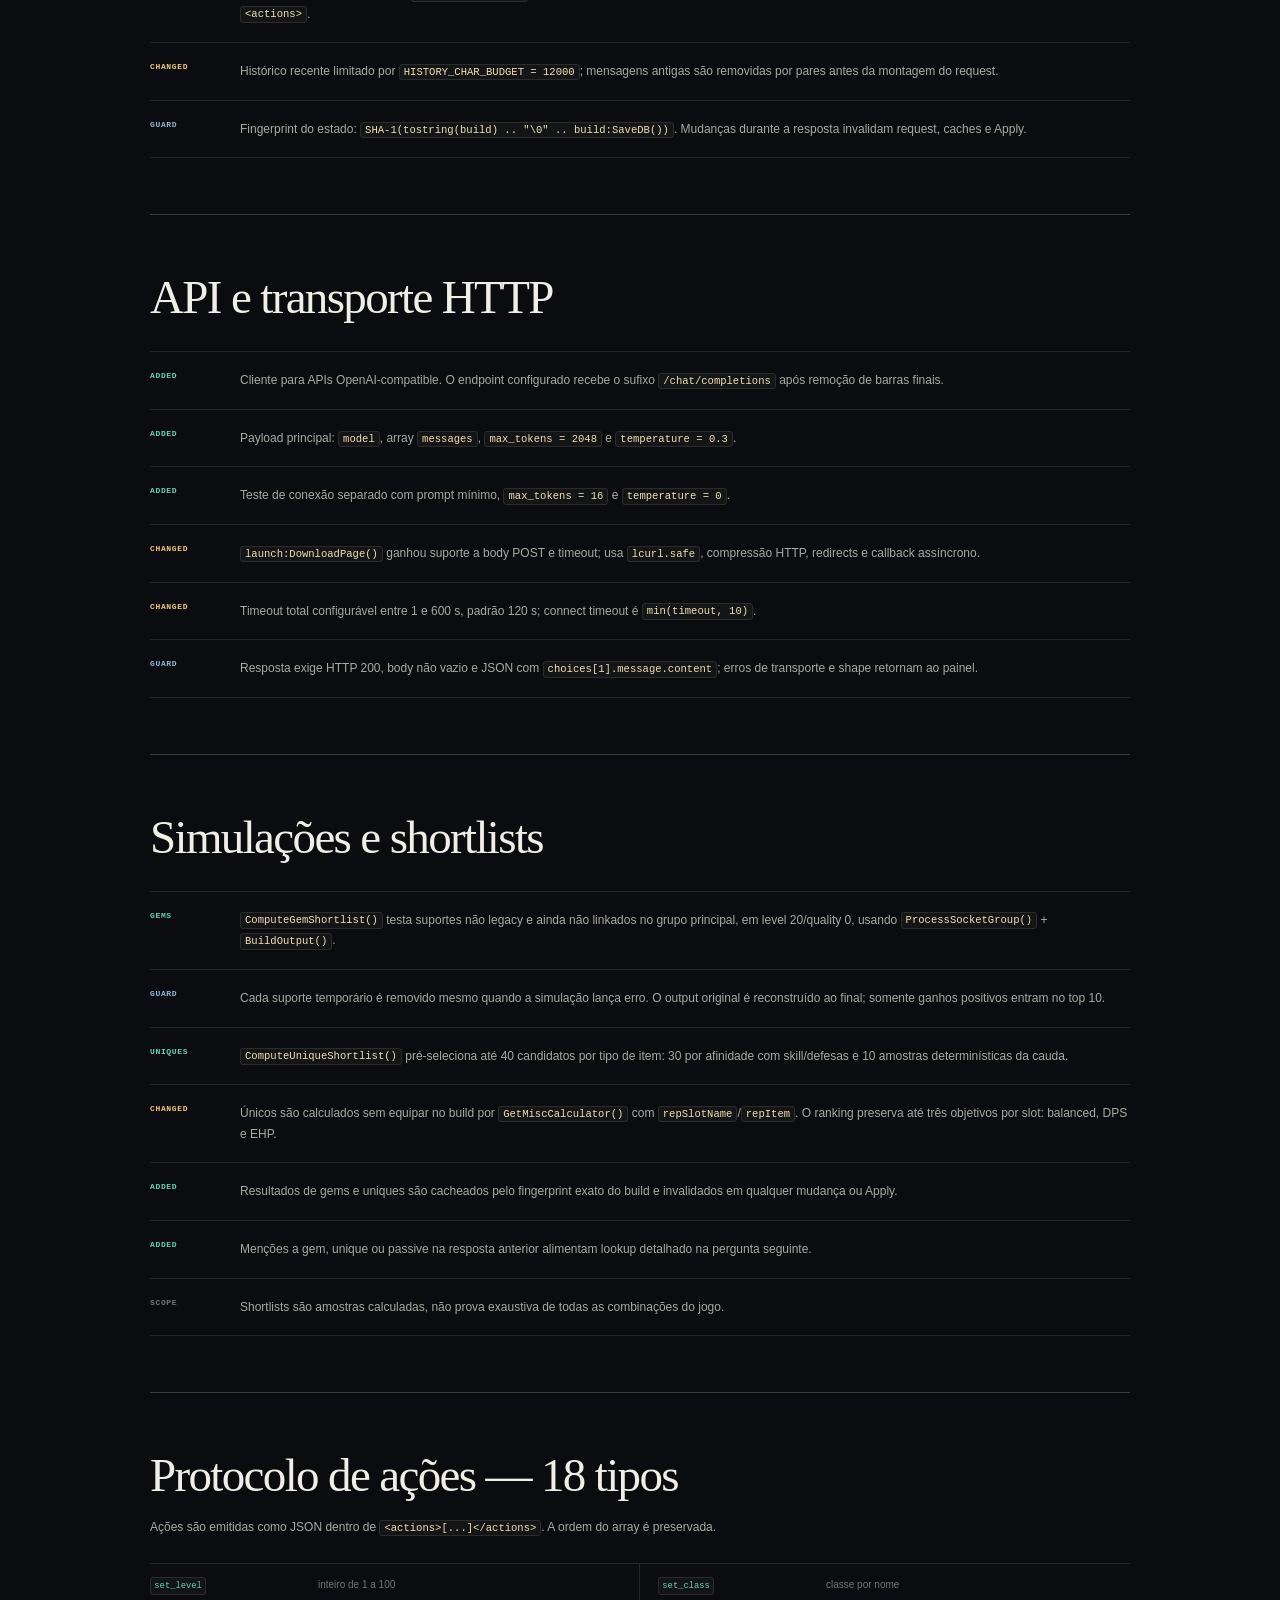
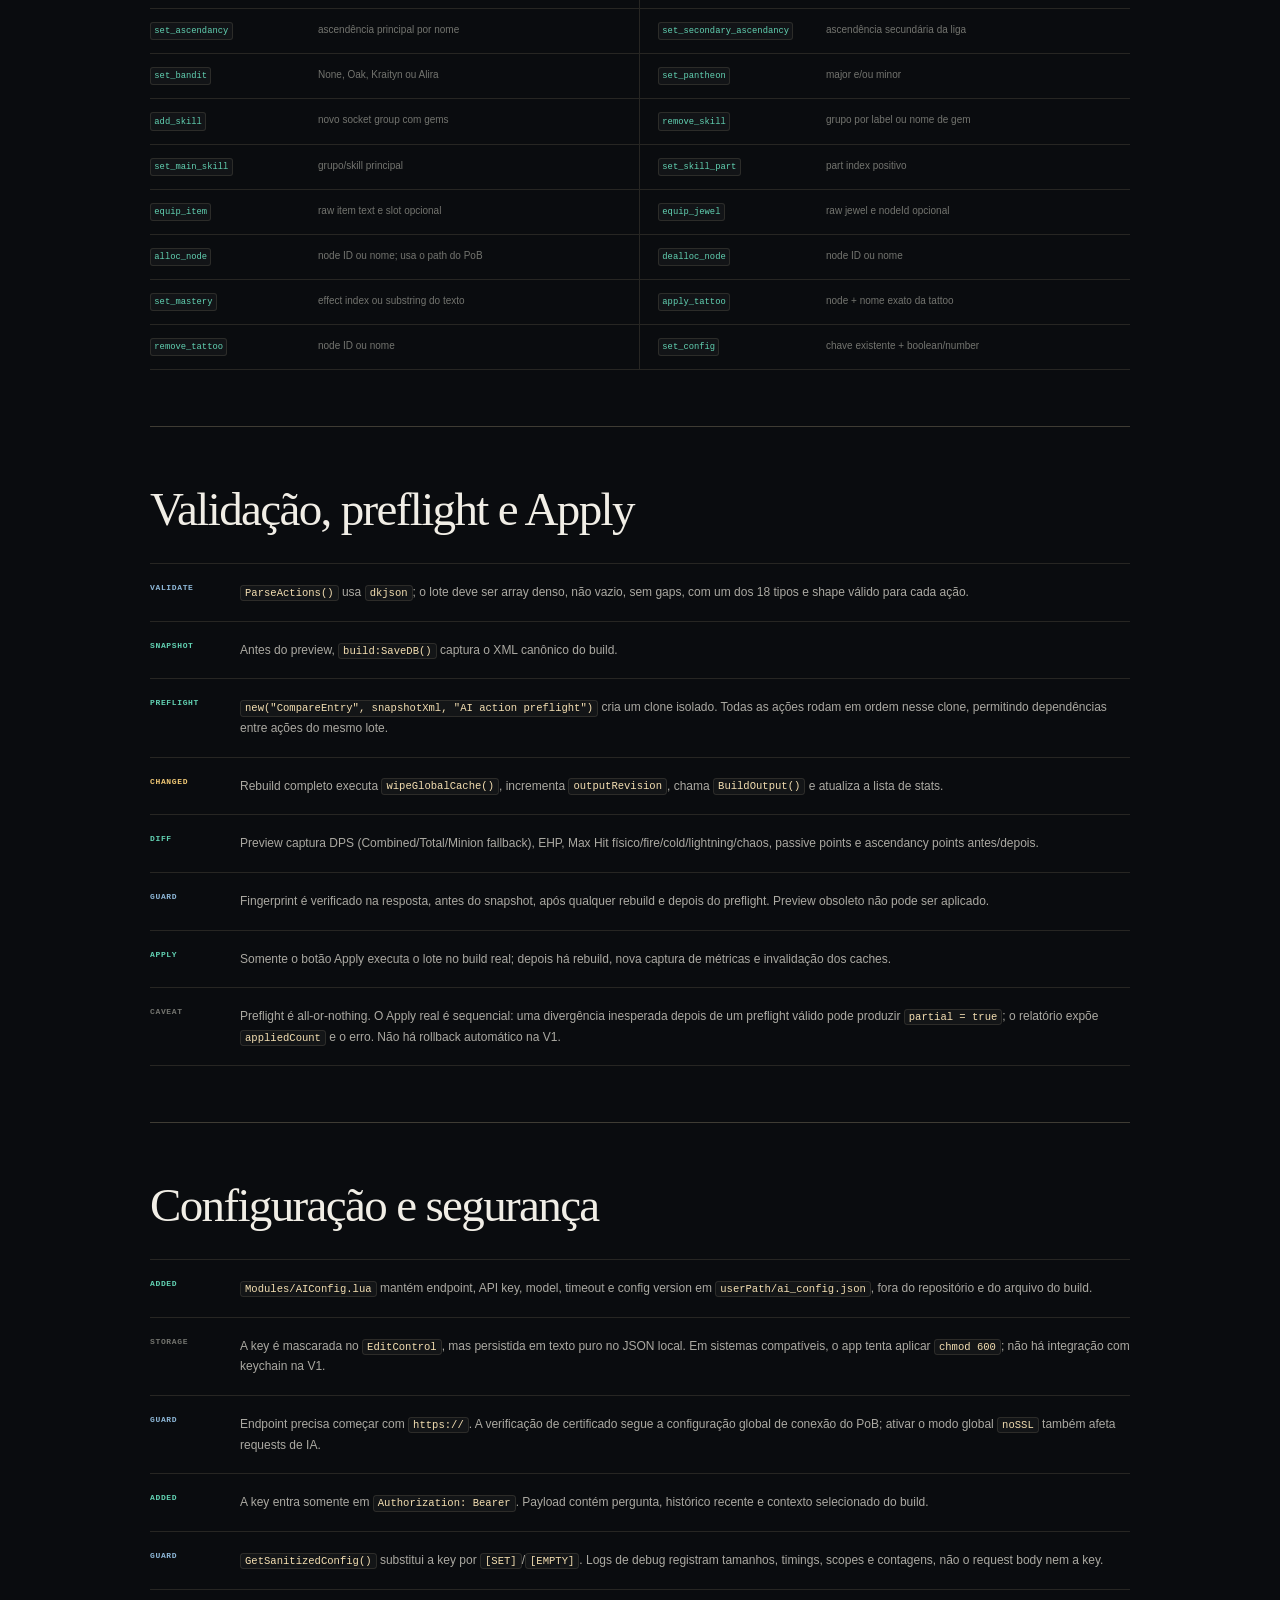
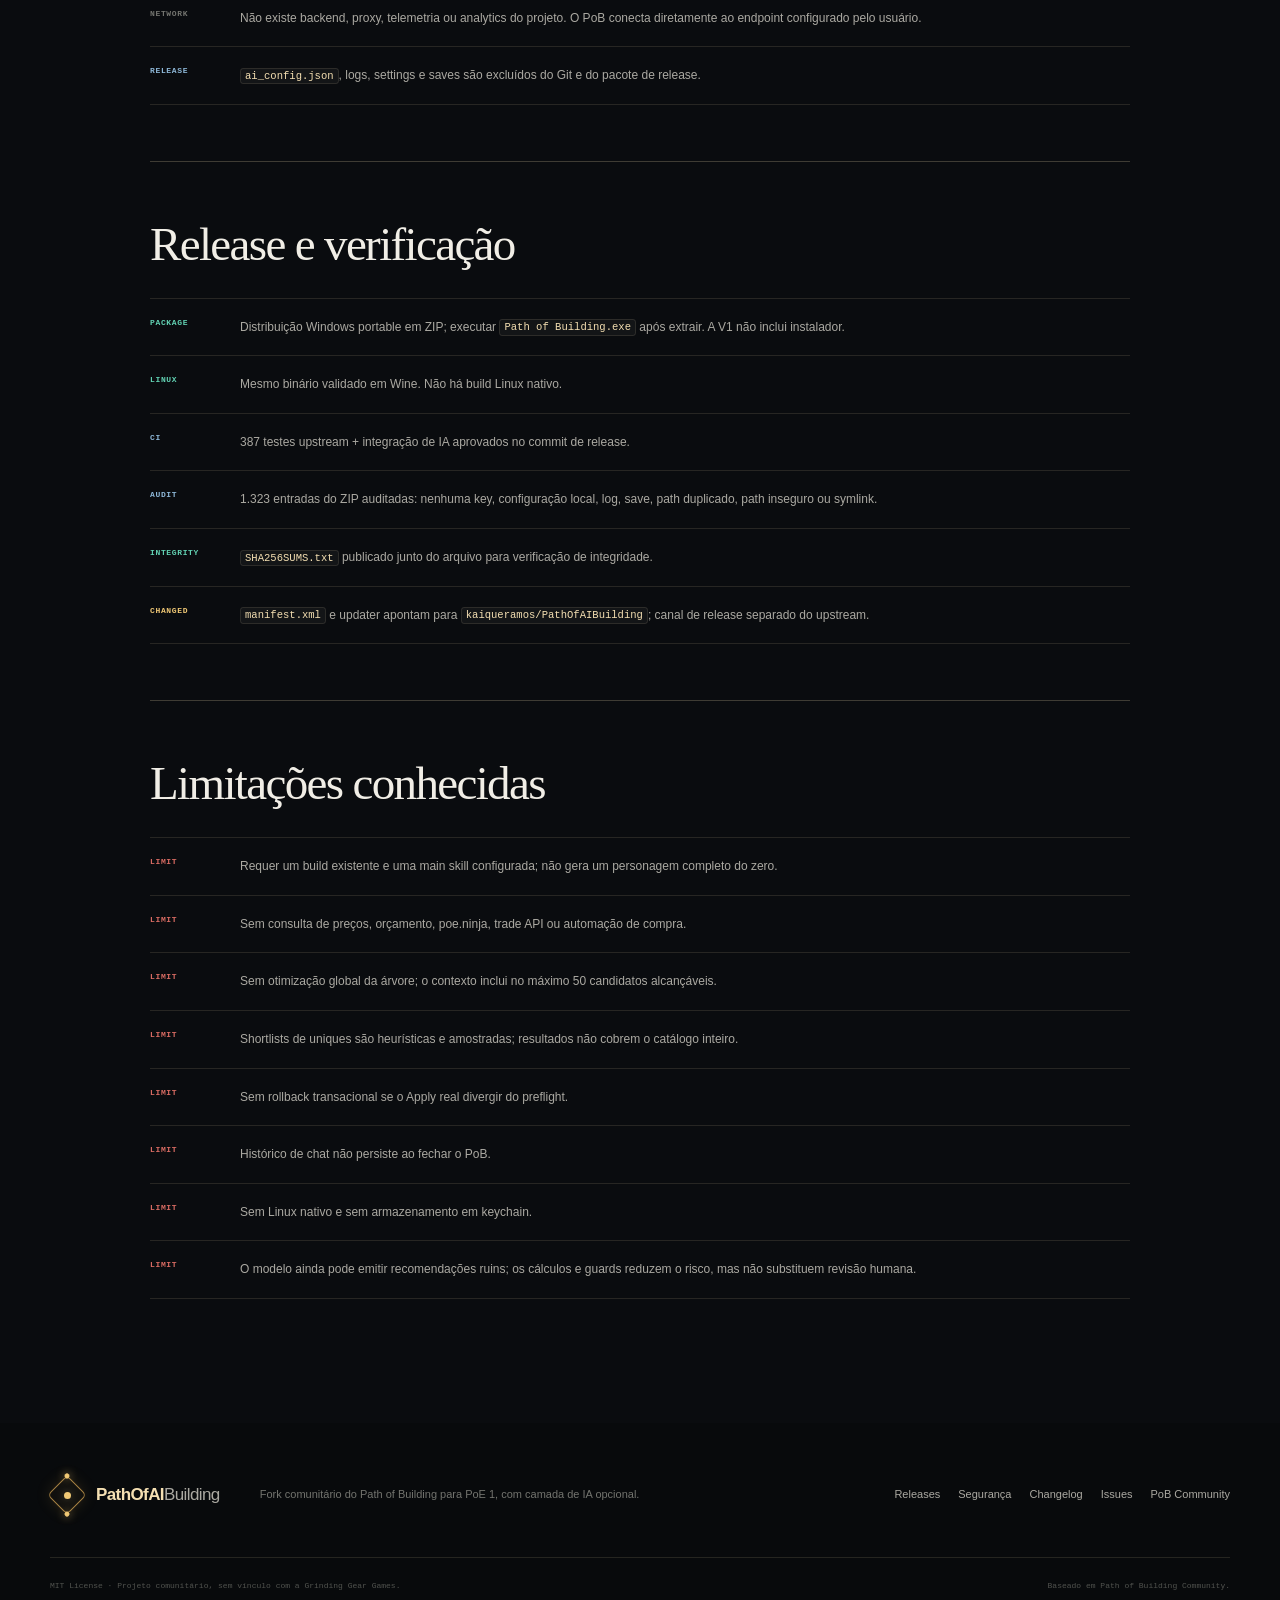
==== commit fa39e74a: "fix: canonicalize AI gem actions" ====
--- a/site/changelog/index.html
+++ b/site/changelog/index.html
@@ -5,14 +5,14 @@
   <meta charset="utf-8">
   <meta name="viewport" content="width=device-width, initial-scale=1">
   <meta name="theme-color" content="#0a0c0f">
-  <meta name="description" content="Changelog técnico do PathOfAIBuilding v1.1.3: robustez do chat de IA, correção de propostas não aplicadas e suporte à árvore 3.29.">
+  <meta name="description" content="Changelog técnico do PathOfAIBuilding v1.1.4: ações de gemas canônicas, aliases seguros e suporte à árvore 3.29.">
   <meta property="og:type" content="website">
-  <meta property="og:title" content="PathOfAIBuilding v1.1.3 — robustez do chat">
-  <meta property="og:description" content="Recuperação de falhas de request, validação de ações e continuidade do chat de IA.">
+  <meta property="og:title" content="PathOfAIBuilding v1.1.4 — ações de gemas canônicas">
+  <meta property="og:description" content="Catálogo de gemas do PoB, aliases seguros e ações de IA aplicáveis.">
   <meta property="og:url" content="https://kaiqueramos.github.io/PathOfAIBuilding/changelog/">
   <meta property="og:image" content="https://kaiqueramos.github.io/PathOfAIBuilding/assets/ai-chat.webp">
   <meta name="twitter:card" content="summary_large_image">
-  <title>Changelog técnico v1.1.3 — PathOfAIBuilding</title>
+  <title>Changelog técnico v1.1.4 — PathOfAIBuilding</title>
   <link rel="canonical" href="https://kaiqueramos.github.io/PathOfAIBuilding/changelog/">
   <link rel="alternate" hreflang="pt-BR" href="https://kaiqueramos.github.io/PathOfAIBuilding/changelog/">
   <link rel="alternate" hreflang="en" href="https://kaiqueramos.github.io/PathOfAIBuilding/en/changelog/">
@@ -51,8 +51,8 @@
     <header class="changelog-header">
       <div class="shell changelog-shell">
         <span class="changelog-label">Release notes</span>
-        <h1>PathOfAIBuilding <em>v1.1.3</em></h1>
-        <p>Patch de robustez do chat: falhas de request, propostas malformadas e respostas rápidas não deixam a sessão de IA travada.</p>
+        <h1>PathOfAIBuilding <em>v1.1.4</em></h1>
+        <p>Patch de ações de gemas: a IA recebe o catálogo canônico do PoB e não bloqueia um lote inteiro por pluralização simples.</p>
         <dl class="changelog-meta">
           <div><dt>Data</dt><dd>23 de julho de 2026</dd></div>
           <div><dt>Base</dt><dd>PoB Community dev</dd></div>
@@ -61,8 +61,8 @@
           <div><dt>Licença</dt><dd>MIT · aplicativo grátis</dd></div>
         </dl>
         <div class="changelog-links">
-          <a class="button button-primary" href="https://github.com/kaiqueramos/PathOfAIBuilding/releases/tag/v1.1.3">Baixar v1.1.3</a>
-          <a class="button button-ghost" href="https://github.com/kaiqueramos/PathOfAIBuilding/tree/v1.1.3">Código da release</a>
+          <a class="button button-primary" href="https://github.com/kaiqueramos/PathOfAIBuilding/releases/tag/v1.1.4">Baixar v1.1.4</a>
+          <a class="button button-ghost" href="https://github.com/kaiqueramos/PathOfAIBuilding/tree/v1.1.4">Código da release</a>
         </div>
         <p class="changelog-cost"><strong>Preço:</strong> o aplicativo é gratuito e open source. A API de IA configurada pelo usuário pode ter custo próprio.</p>
       </div>
@@ -72,6 +72,8 @@
       <nav class="changelog-toc" aria-label="Índice do changelog">
         <strong>Nesta página</strong>
         <ol>
+          <li><a href="#v1-1-4">V1.1.4 — ações de gemas canônicas</a></li>
+
           <li><a href="#v1-1-3">V1.1.3 — robustez do chat</a></li>
           <li><a href="#v1-1-2">V1.1.2 — correção de ações</a></li>
           <li><a href="#v1-1-1">V1.1.1 — opções por provider</a></li>
@@ -88,6 +90,17 @@
           <li><a href="#limites">Limitações conhecidas</a></li>
         </ol>
       </nav>
+
+      <section class="changelog-section" id="v1-1-4">
+        <h2>V1.1.4 — ações de gemas canônicas</h2>
+        <p class="section-intro">Uma recomendação de minion não perde mais todo o lote porque o modelo pluralizou uma gema que o PoB conhece no singular.</p>
+        <ul class="change-list">
+          <li><span class="change-kind fixed">Contexto</span><div>Perguntas sobre skills, minions, summons e invocadores recebem o catálogo de gemas canônicas do PoB.</div></li>
+          <li><span class="change-kind fixed">Contrato</span><div>A IA deve usar os nomes exatos de <code>state.reference.gemNames</code> em <code>add_skill</code> e <code>set_main_skill</code>.</div></li>
+          <li><span class="change-kind fixed">Compatibilidade</span><div>A bridge converte uma variação singular/plural apenas quando há um único nome canônico possível, antes do preflight.</div></li>
+          <li><span class="change-kind note">Teste</span><div>Regressões cobrem um starter de minions até o nível 30 e <code>Summon Raging Spirits</code> convertido para <code>Summon Raging Spirit</code>.</div></li>
+        </ul>
+      </section>
 
       <section class="changelog-section" id="v1-1-3">
         <h2>V1.1.3 — robustez do chat de IA</h2>
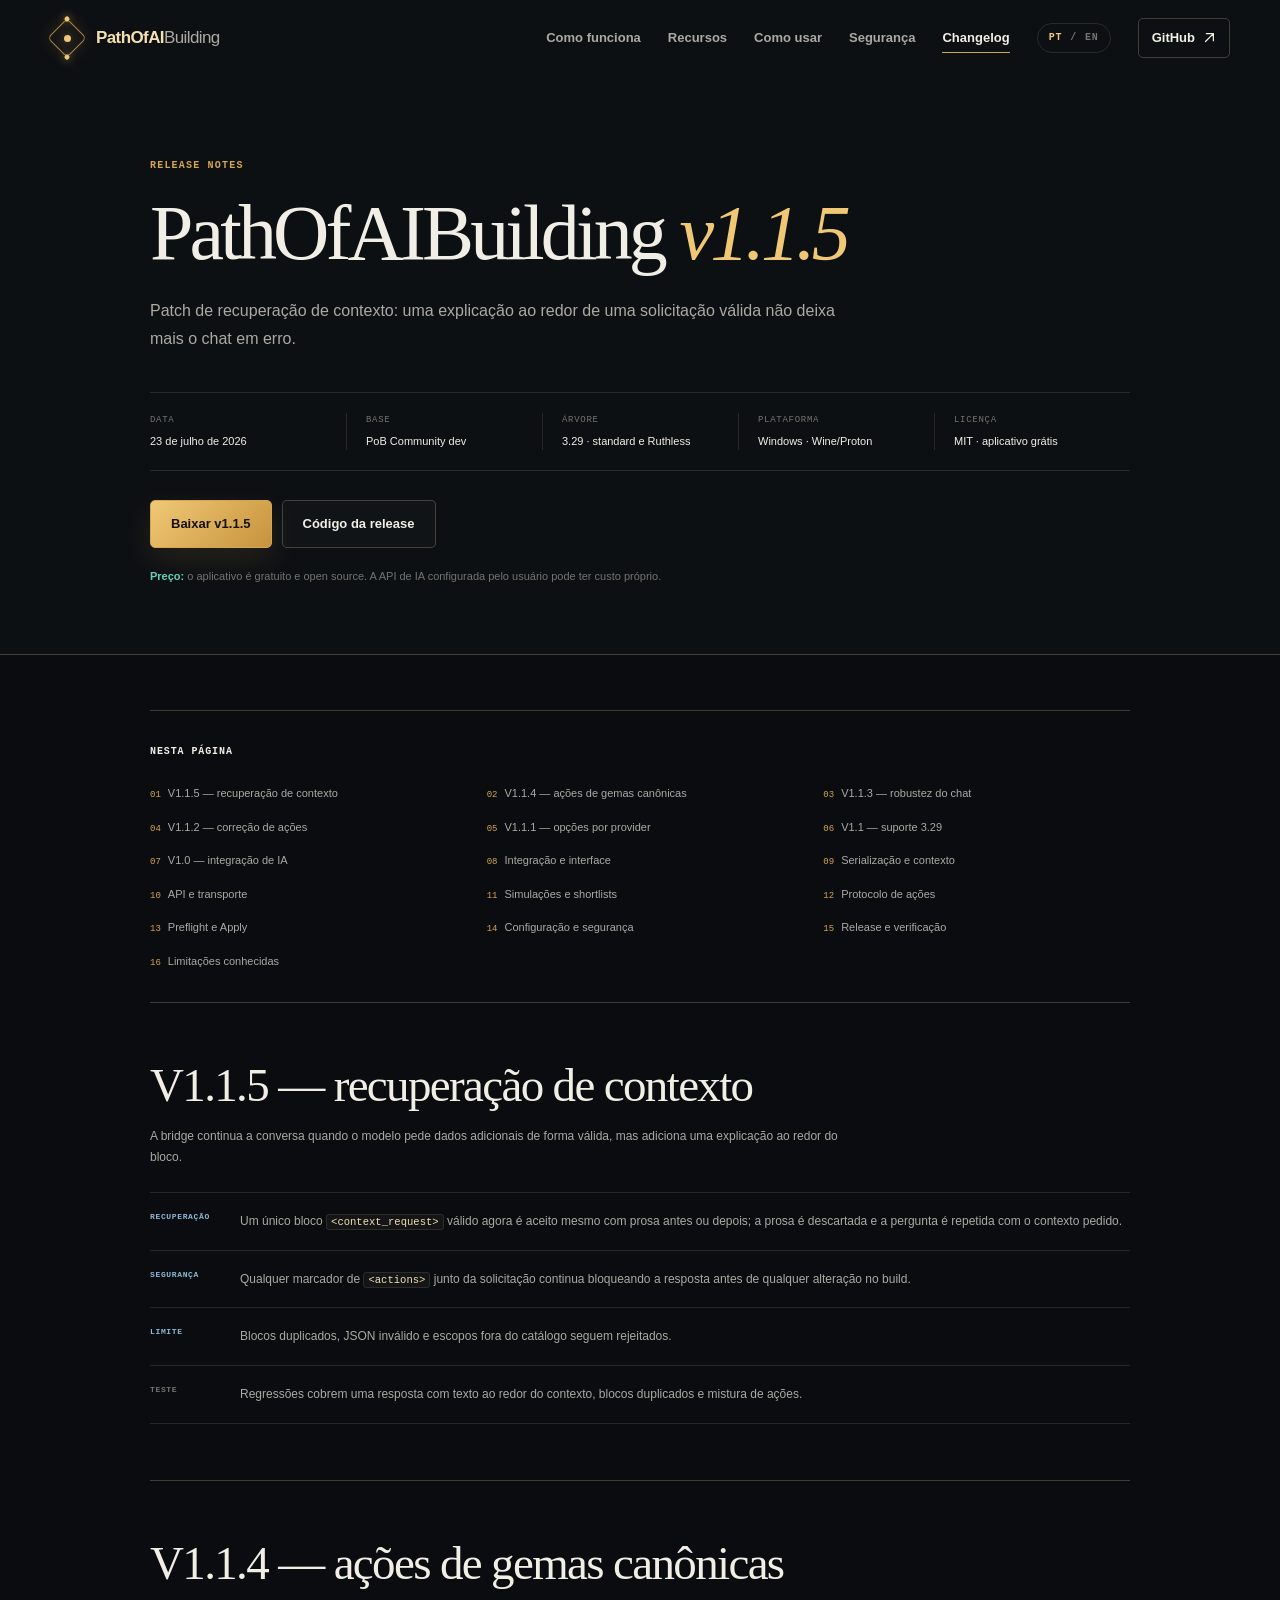
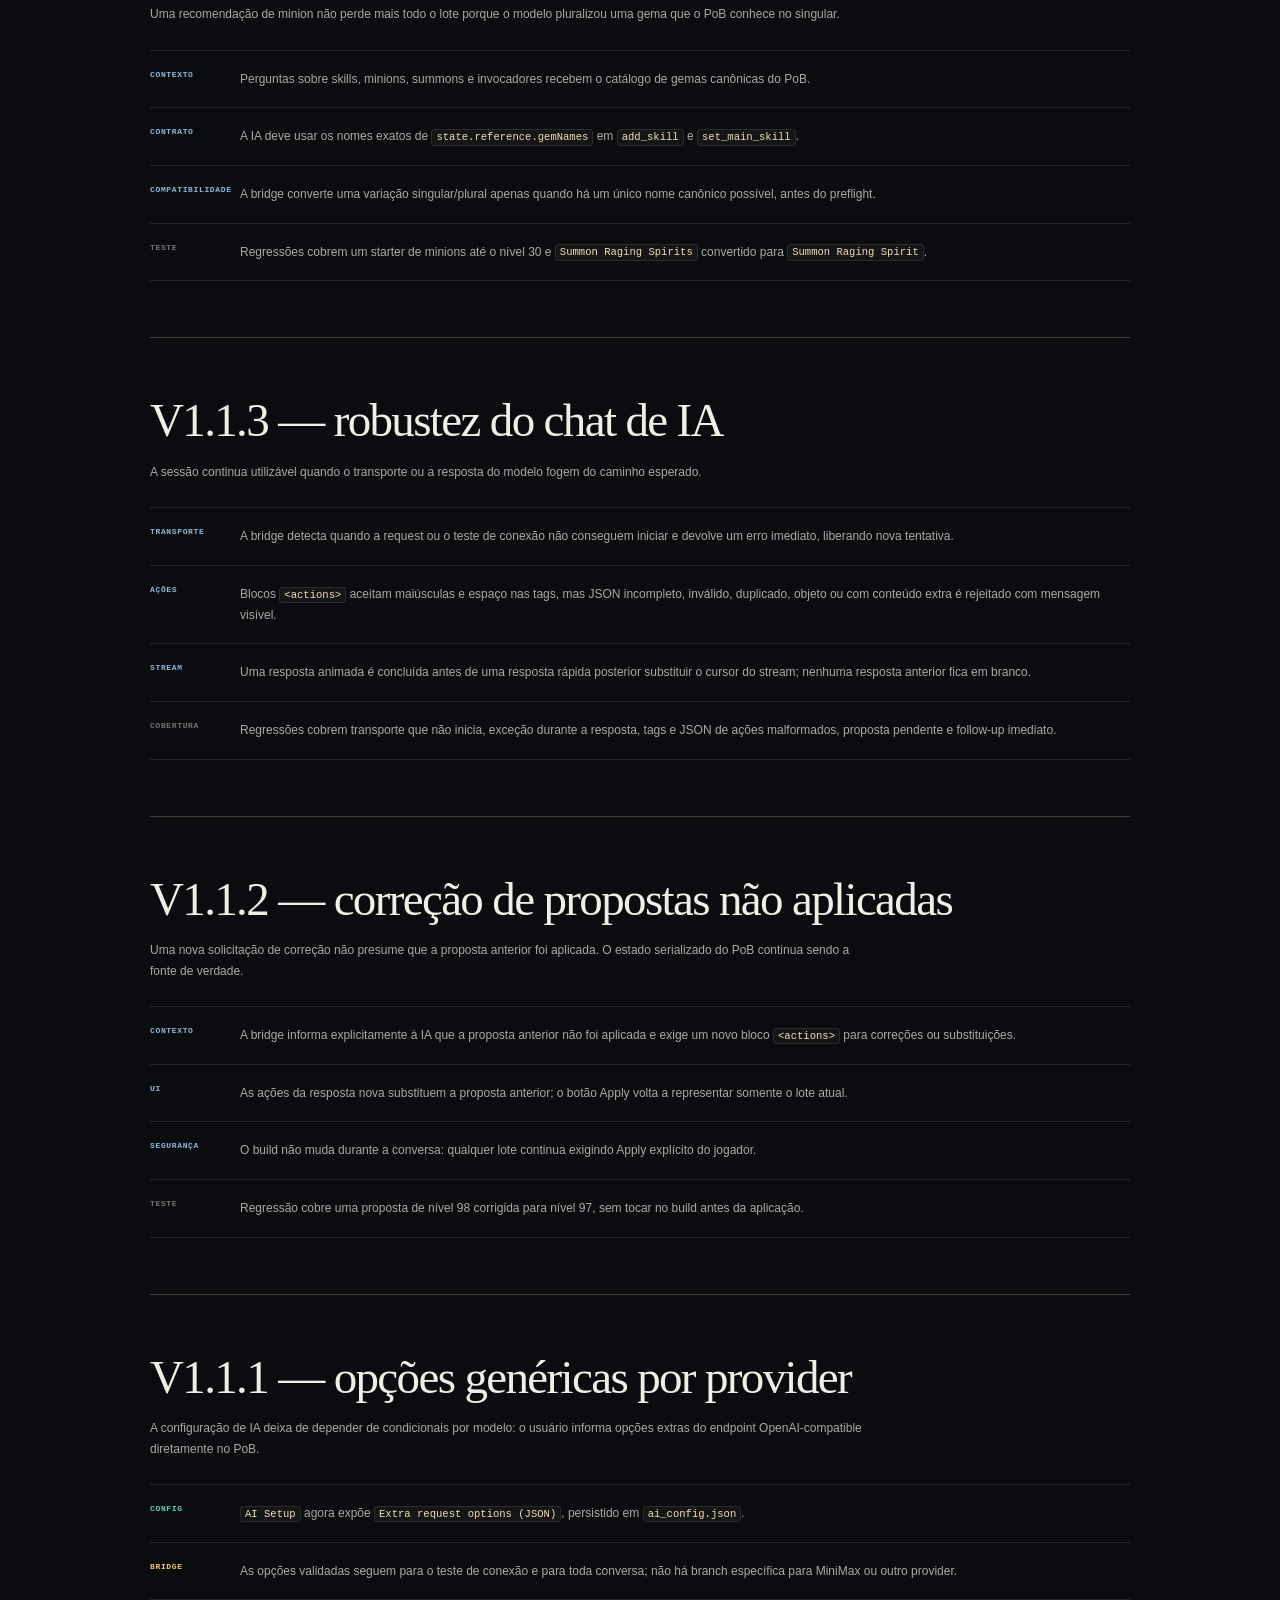
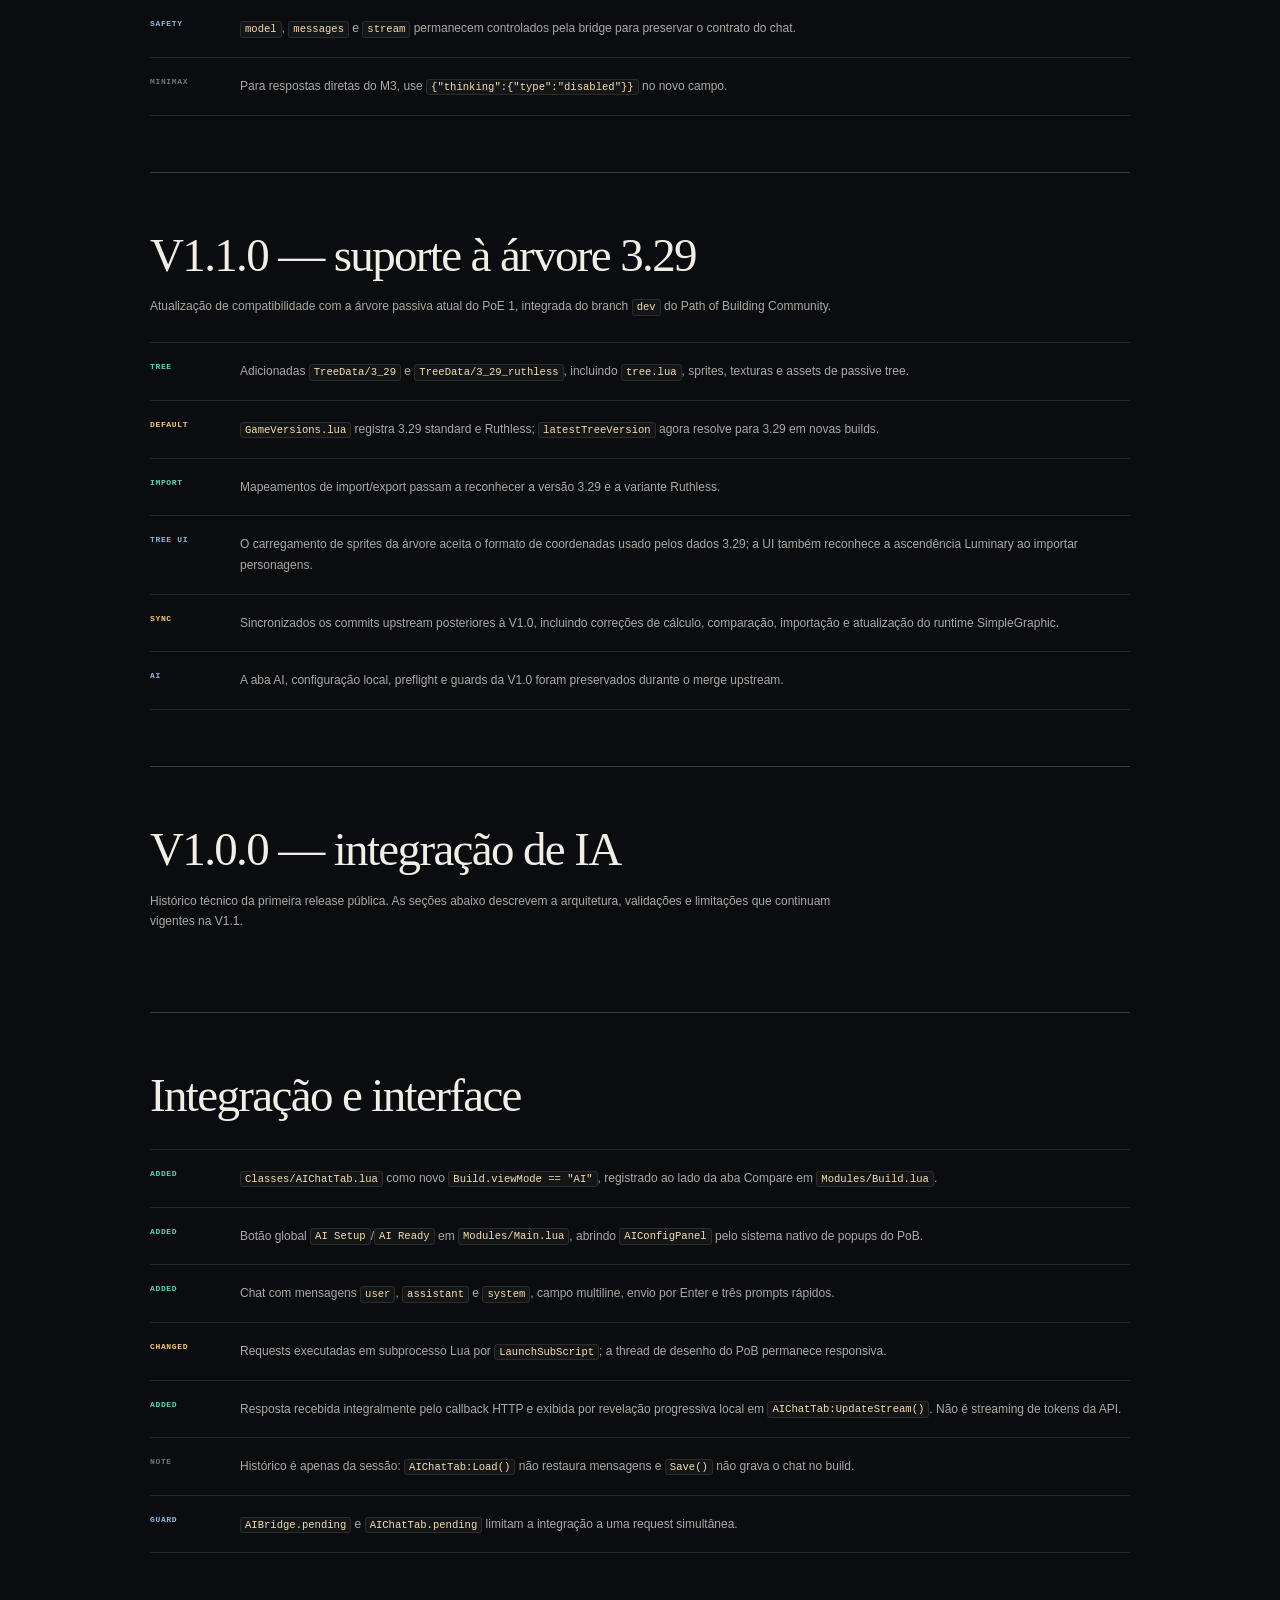
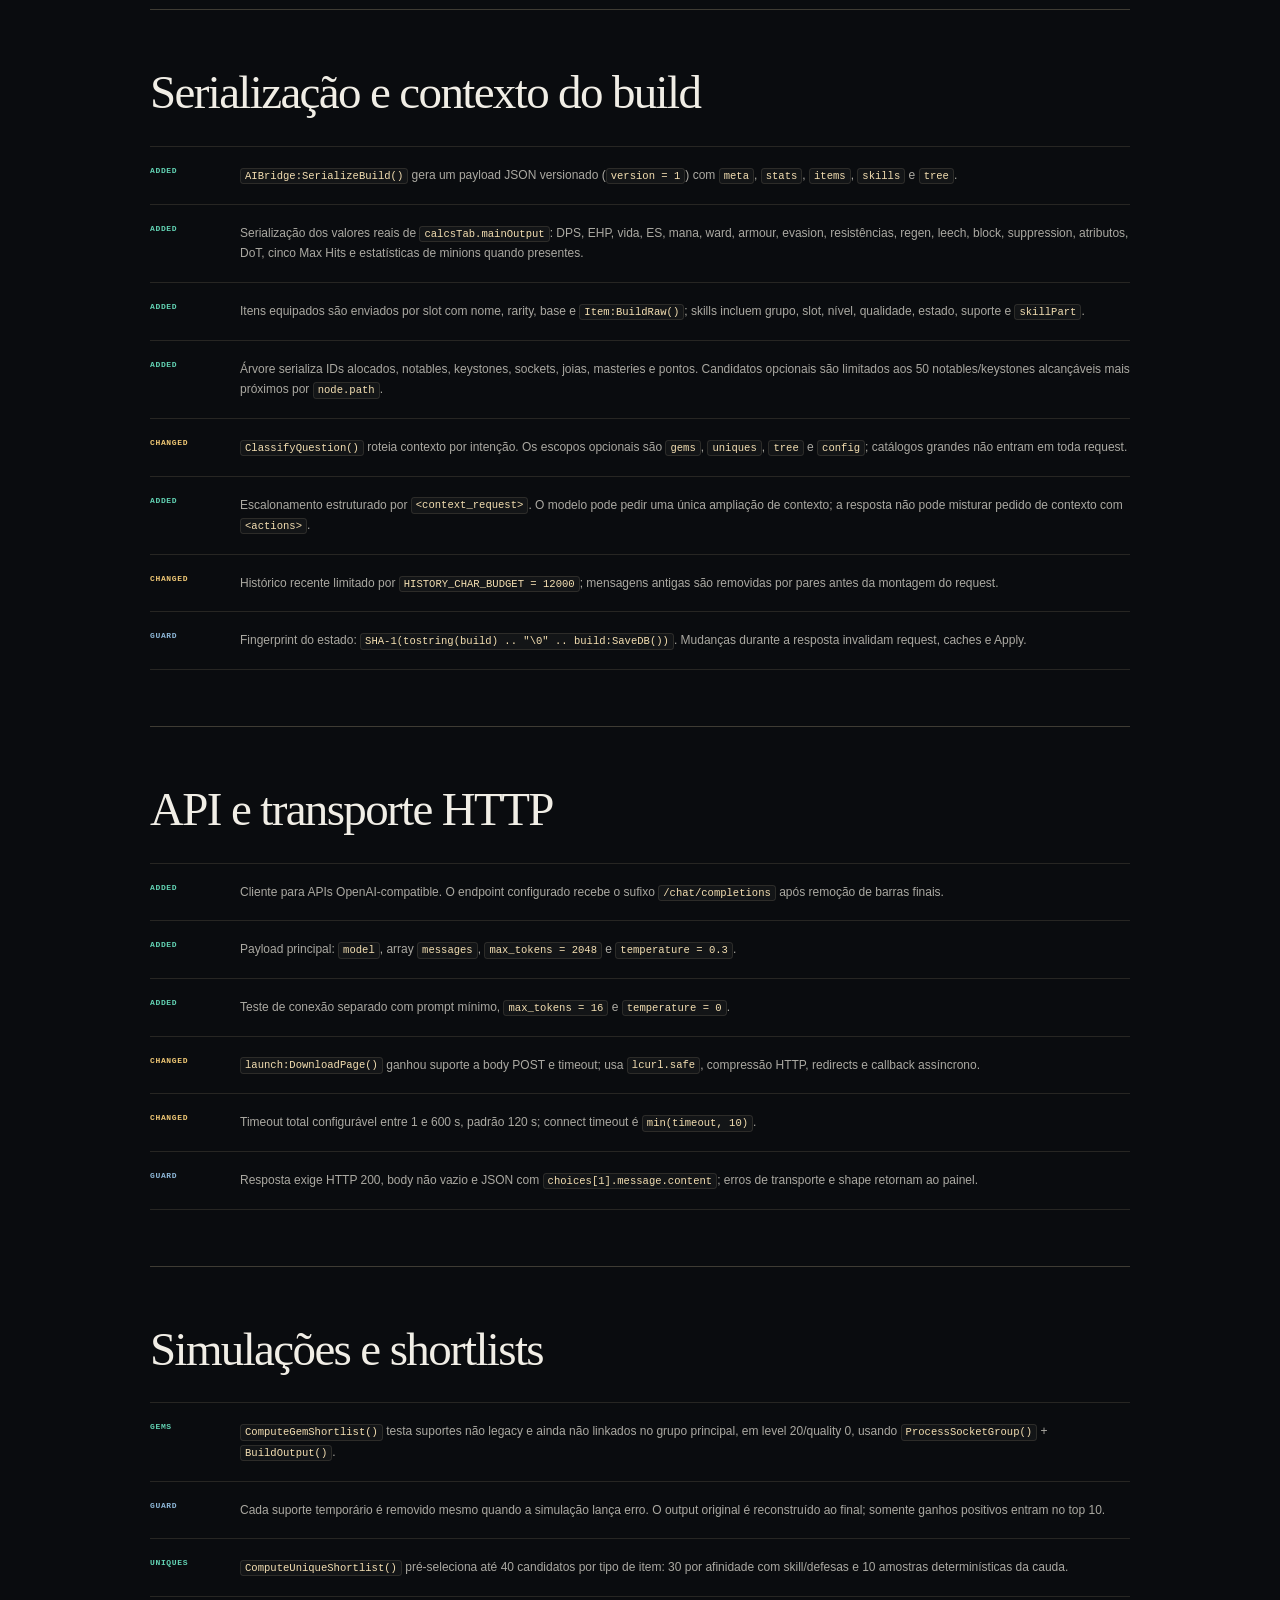
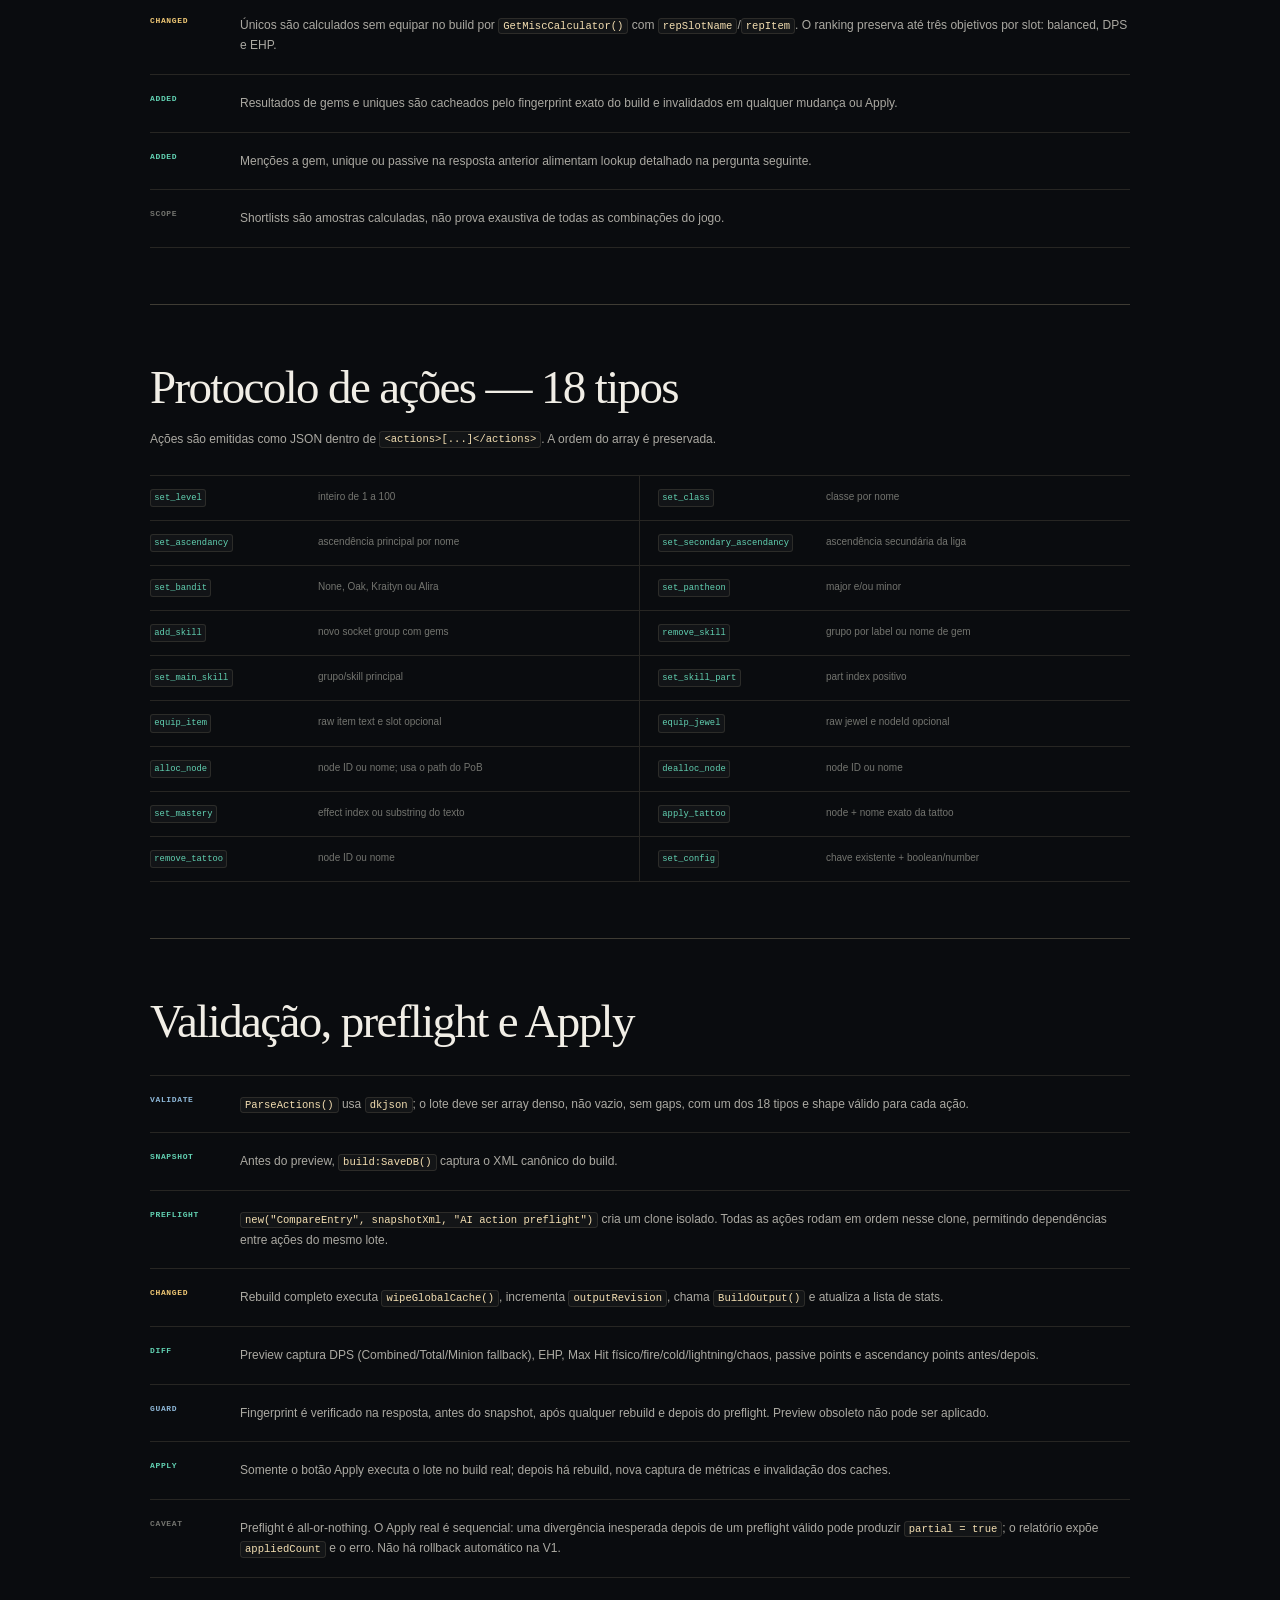
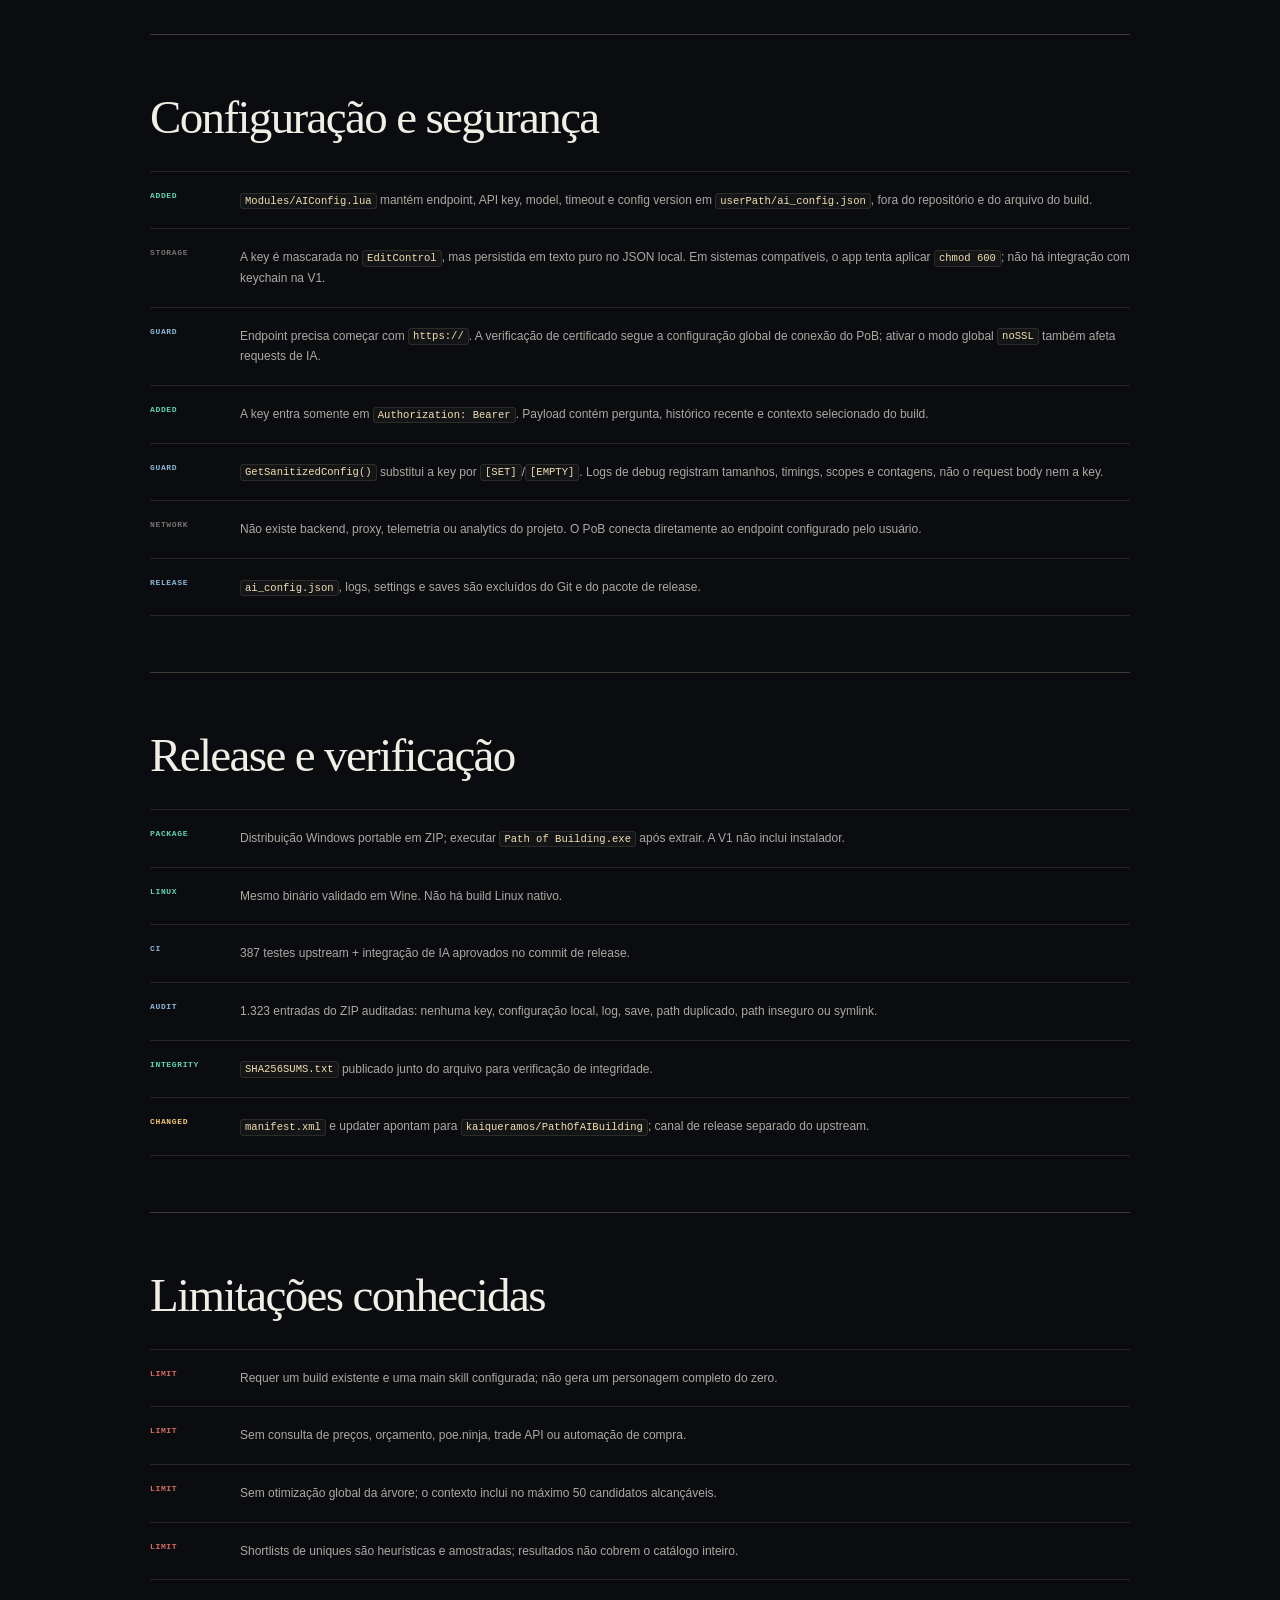
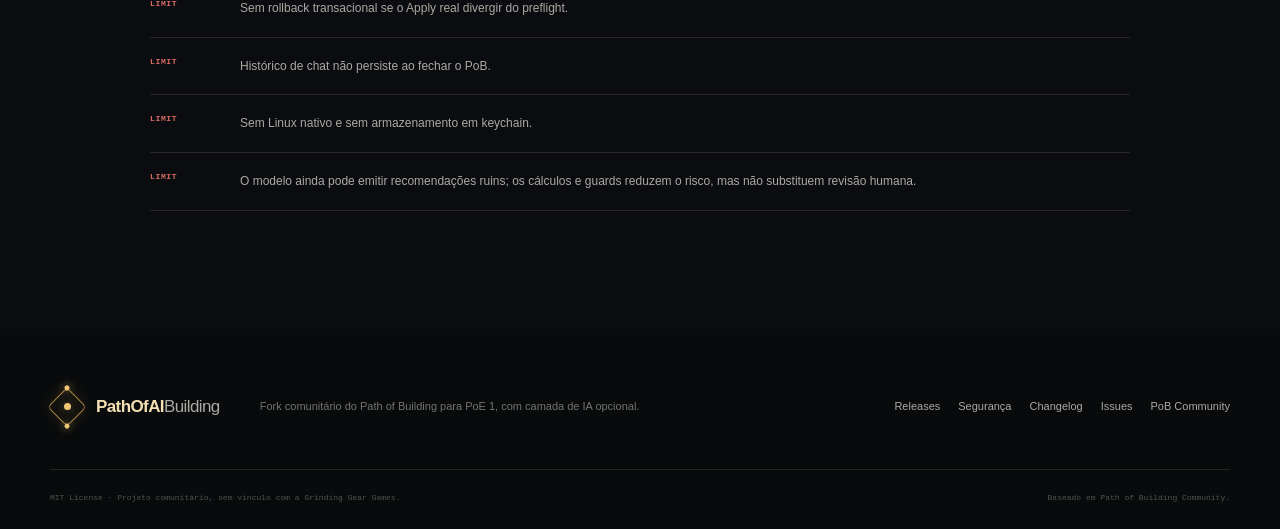
==== commit aded43b3: "fix: recover prose-wrapped context requests" ====
--- a/site/changelog/index.html
+++ b/site/changelog/index.html
@@ -5,14 +5,14 @@
   <meta charset="utf-8">
   <meta name="viewport" content="width=device-width, initial-scale=1">
   <meta name="theme-color" content="#0a0c0f">
-  <meta name="description" content="Changelog técnico do PathOfAIBuilding v1.1.4: ações de gemas canônicas, aliases seguros e suporte à árvore 3.29.">
+  <meta name="description" content="Changelog técnico do PathOfAIBuilding v1.1.5: recuperação de contexto de IA, ações seguras e suporte à árvore 3.29.">
   <meta property="og:type" content="website">
-  <meta property="og:title" content="PathOfAIBuilding v1.1.4 — ações de gemas canônicas">
-  <meta property="og:description" content="Catálogo de gemas do PoB, aliases seguros e ações de IA aplicáveis.">
+  <meta property="og:title" content="PathOfAIBuilding v1.1.5 — recuperação de contexto">
+  <meta property="og:description" content="A bridge recupera contexto envolto em texto sem aceitar ações misturadas.">
   <meta property="og:url" content="https://kaiqueramos.github.io/PathOfAIBuilding/changelog/">
   <meta property="og:image" content="https://kaiqueramos.github.io/PathOfAIBuilding/assets/ai-chat.webp">
   <meta name="twitter:card" content="summary_large_image">
-  <title>Changelog técnico v1.1.4 — PathOfAIBuilding</title>
+  <title>Changelog técnico v1.1.5 — PathOfAIBuilding</title>
   <link rel="canonical" href="https://kaiqueramos.github.io/PathOfAIBuilding/changelog/">
   <link rel="alternate" hreflang="pt-BR" href="https://kaiqueramos.github.io/PathOfAIBuilding/changelog/">
   <link rel="alternate" hreflang="en" href="https://kaiqueramos.github.io/PathOfAIBuilding/en/changelog/">
@@ -51,8 +51,8 @@
     <header class="changelog-header">
       <div class="shell changelog-shell">
         <span class="changelog-label">Release notes</span>
-        <h1>PathOfAIBuilding <em>v1.1.4</em></h1>
-        <p>Patch de ações de gemas: a IA recebe o catálogo canônico do PoB e não bloqueia um lote inteiro por pluralização simples.</p>
+        <h1>PathOfAIBuilding <em>v1.1.5</em></h1>
+        <p>Patch de recuperação de contexto: uma explicação ao redor de uma solicitação válida não deixa mais o chat em erro.</p>
         <dl class="changelog-meta">
           <div><dt>Data</dt><dd>23 de julho de 2026</dd></div>
           <div><dt>Base</dt><dd>PoB Community dev</dd></div>
@@ -61,8 +61,8 @@
           <div><dt>Licença</dt><dd>MIT · aplicativo grátis</dd></div>
         </dl>
         <div class="changelog-links">
-          <a class="button button-primary" href="https://github.com/kaiqueramos/PathOfAIBuilding/releases/tag/v1.1.4">Baixar v1.1.4</a>
-          <a class="button button-ghost" href="https://github.com/kaiqueramos/PathOfAIBuilding/tree/v1.1.4">Código da release</a>
+          <a class="button button-primary" href="https://github.com/kaiqueramos/PathOfAIBuilding/releases/tag/v1.1.5">Baixar v1.1.5</a>
+          <a class="button button-ghost" href="https://github.com/kaiqueramos/PathOfAIBuilding/tree/v1.1.5">Código da release</a>
         </div>
         <p class="changelog-cost"><strong>Preço:</strong> o aplicativo é gratuito e open source. A API de IA configurada pelo usuário pode ter custo próprio.</p>
       </div>
@@ -72,6 +72,8 @@
       <nav class="changelog-toc" aria-label="Índice do changelog">
         <strong>Nesta página</strong>
         <ol>
+          <li><a href="#v1-1-5">V1.1.5 — recuperação de contexto</a></li>
+
           <li><a href="#v1-1-4">V1.1.4 — ações de gemas canônicas</a></li>
 
           <li><a href="#v1-1-3">V1.1.3 — robustez do chat</a></li>
@@ -90,6 +92,17 @@
           <li><a href="#limites">Limitações conhecidas</a></li>
         </ol>
       </nav>
+
+      <section class="changelog-section" id="v1-1-5">
+        <h2>V1.1.5 — recuperação de contexto</h2>
+        <p class="section-intro">A bridge continua a conversa quando o modelo pede dados adicionais de forma válida, mas adiciona uma explicação ao redor do bloco.</p>
+        <ul class="change-list">
+          <li><span class="change-kind fixed">Recuperação</span><div>Um único bloco <code>&lt;context_request&gt;</code> válido agora é aceito mesmo com prosa antes ou depois; a prosa é descartada e a pergunta é repetida com o contexto pedido.</div></li>
+          <li><span class="change-kind fixed">Segurança</span><div>Qualquer marcador de <code>&lt;actions&gt;</code> junto da solicitação continua bloqueando a resposta antes de qualquer alteração no build.</div></li>
+          <li><span class="change-kind fixed">Limite</span><div>Blocos duplicados, JSON inválido e escopos fora do catálogo seguem rejeitados.</div></li>
+          <li><span class="change-kind note">Teste</span><div>Regressões cobrem uma resposta com texto ao redor do contexto, blocos duplicados e mistura de ações.</div></li>
+        </ul>
+      </section>
 
       <section class="changelog-section" id="v1-1-4">
         <h2>V1.1.4 — ações de gemas canônicas</h2>
